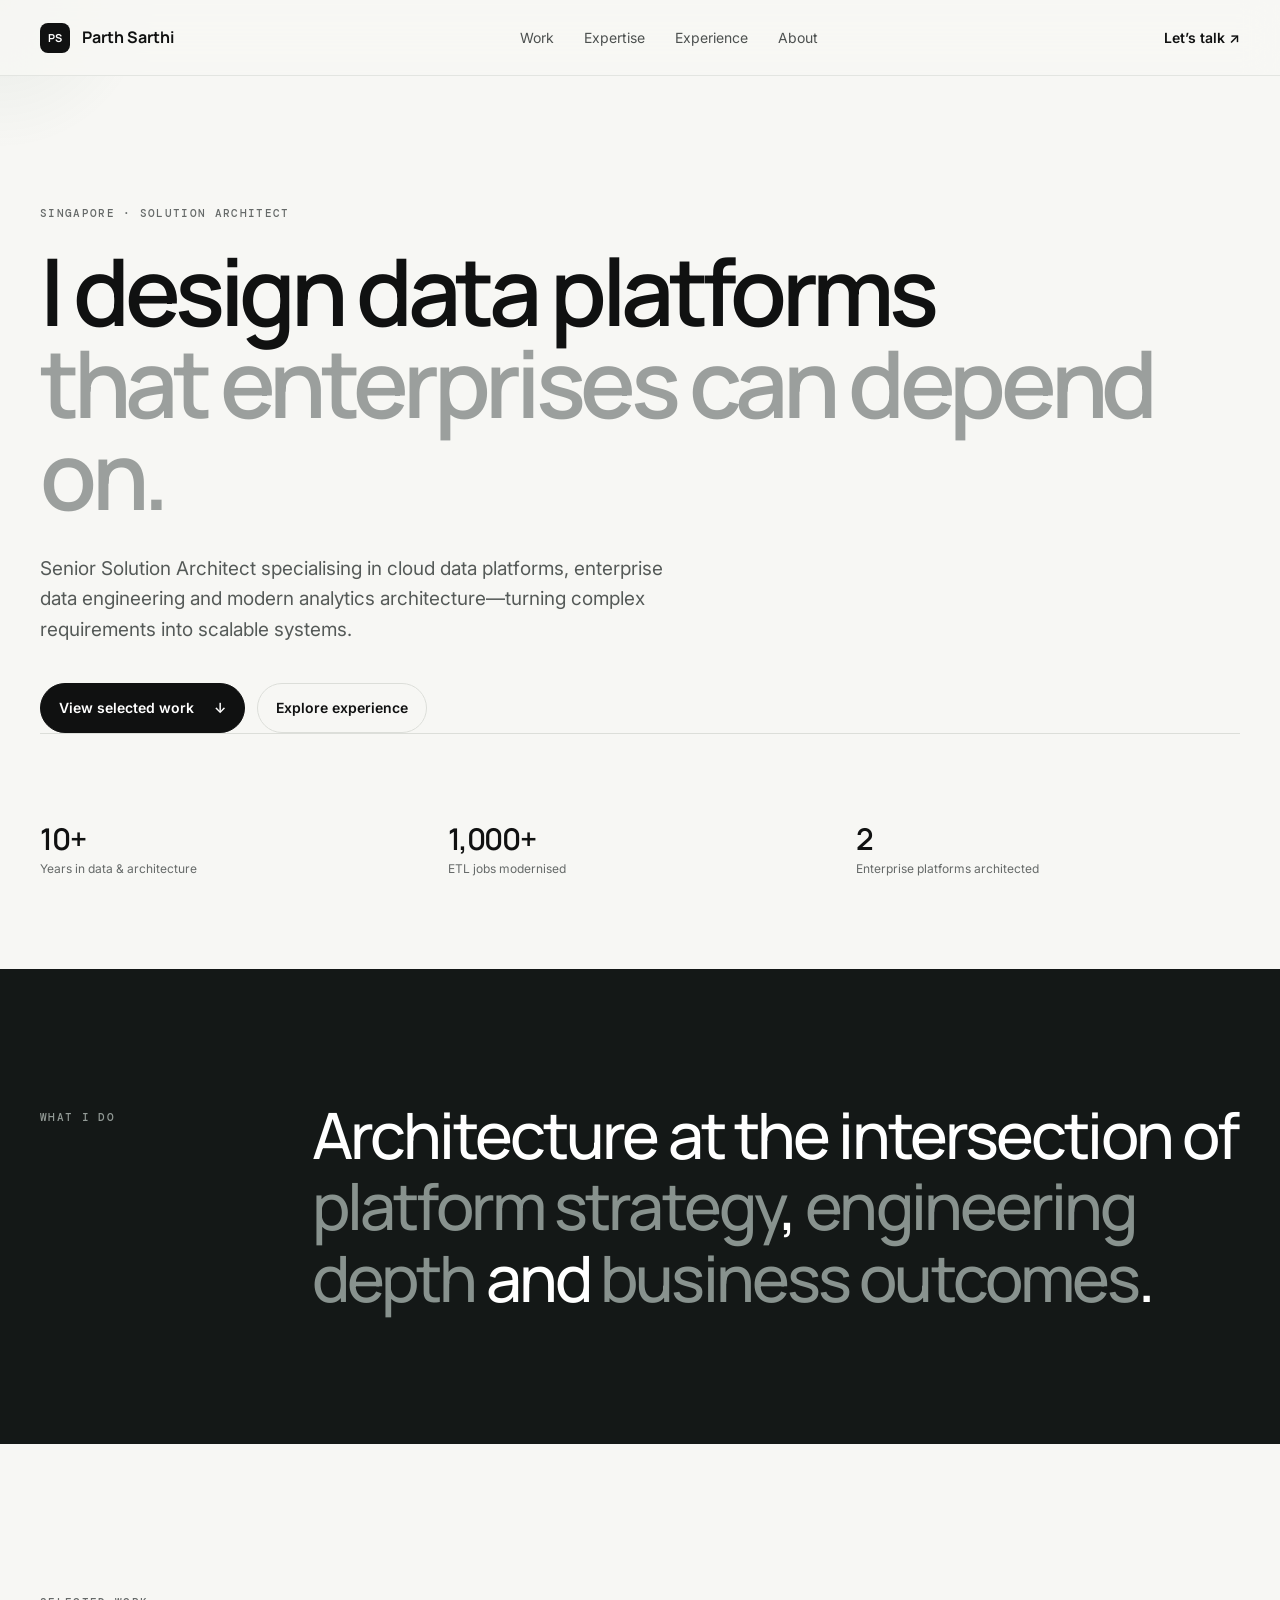
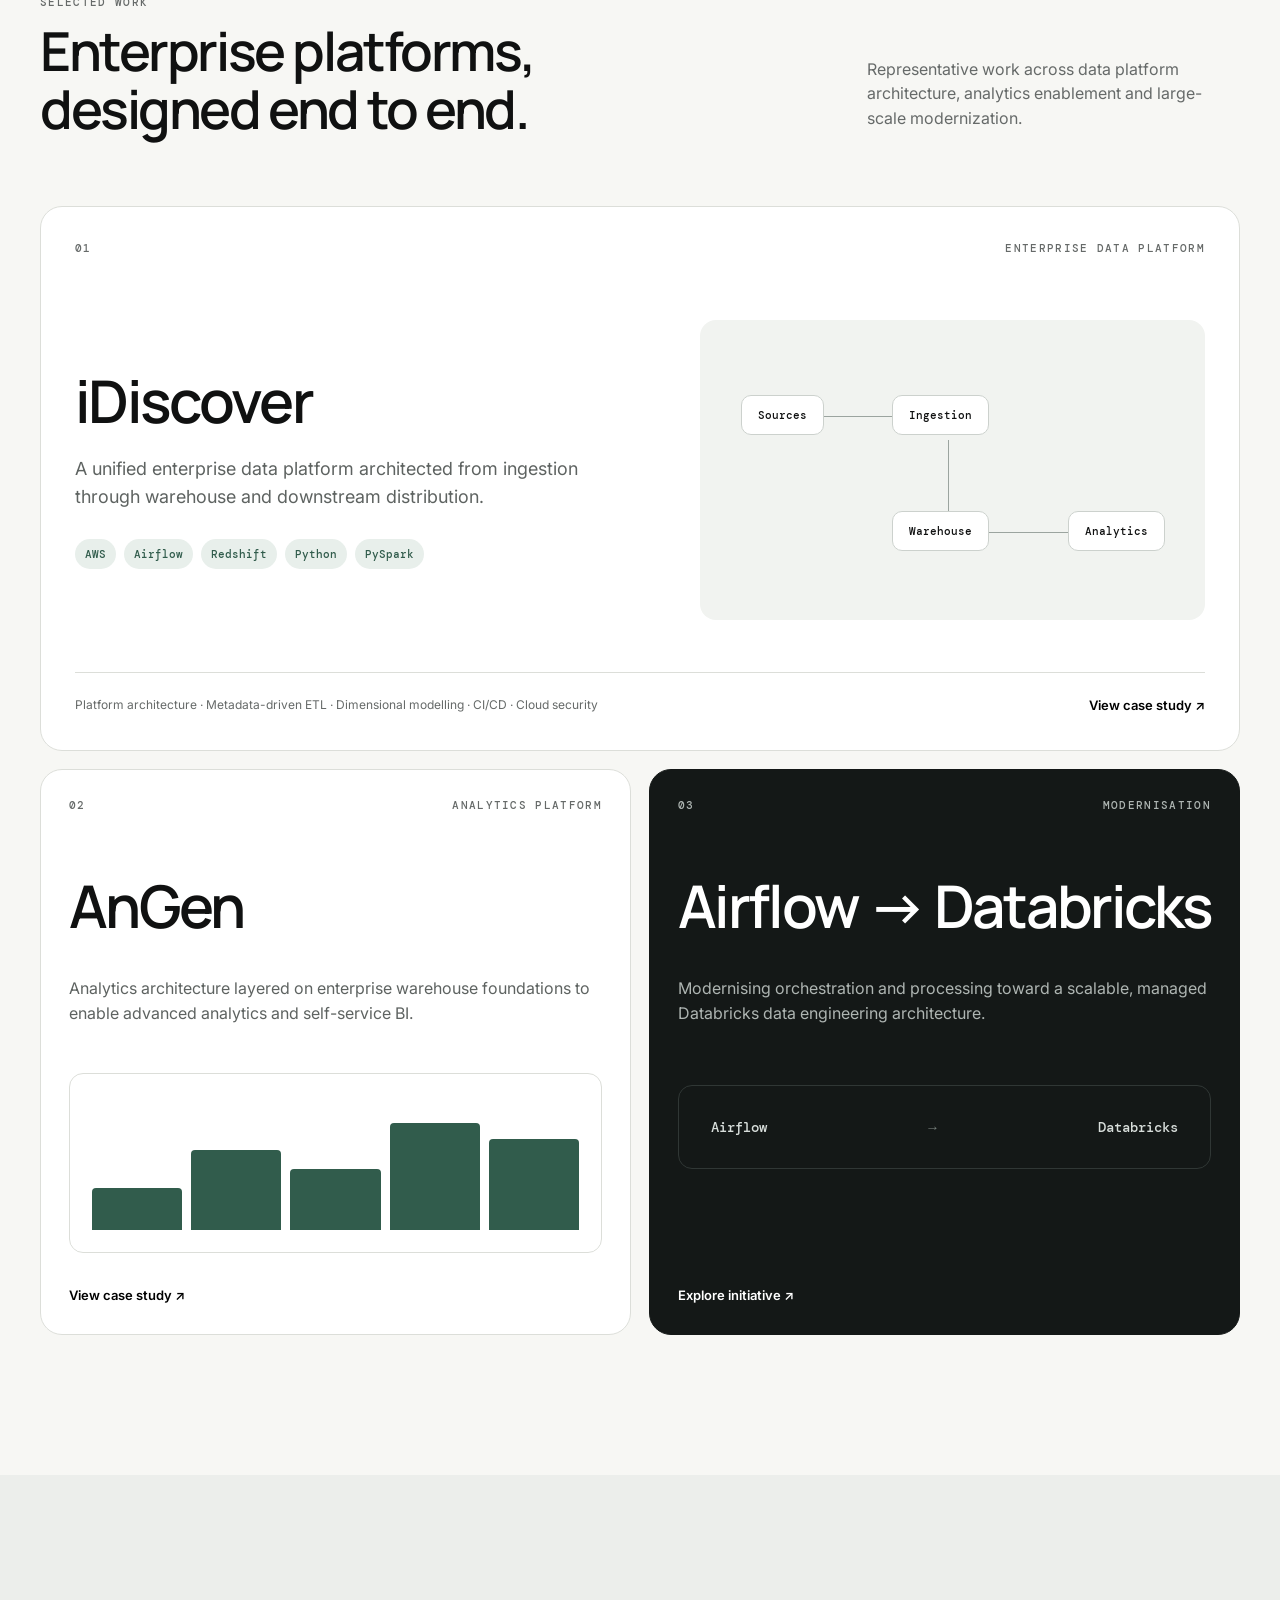
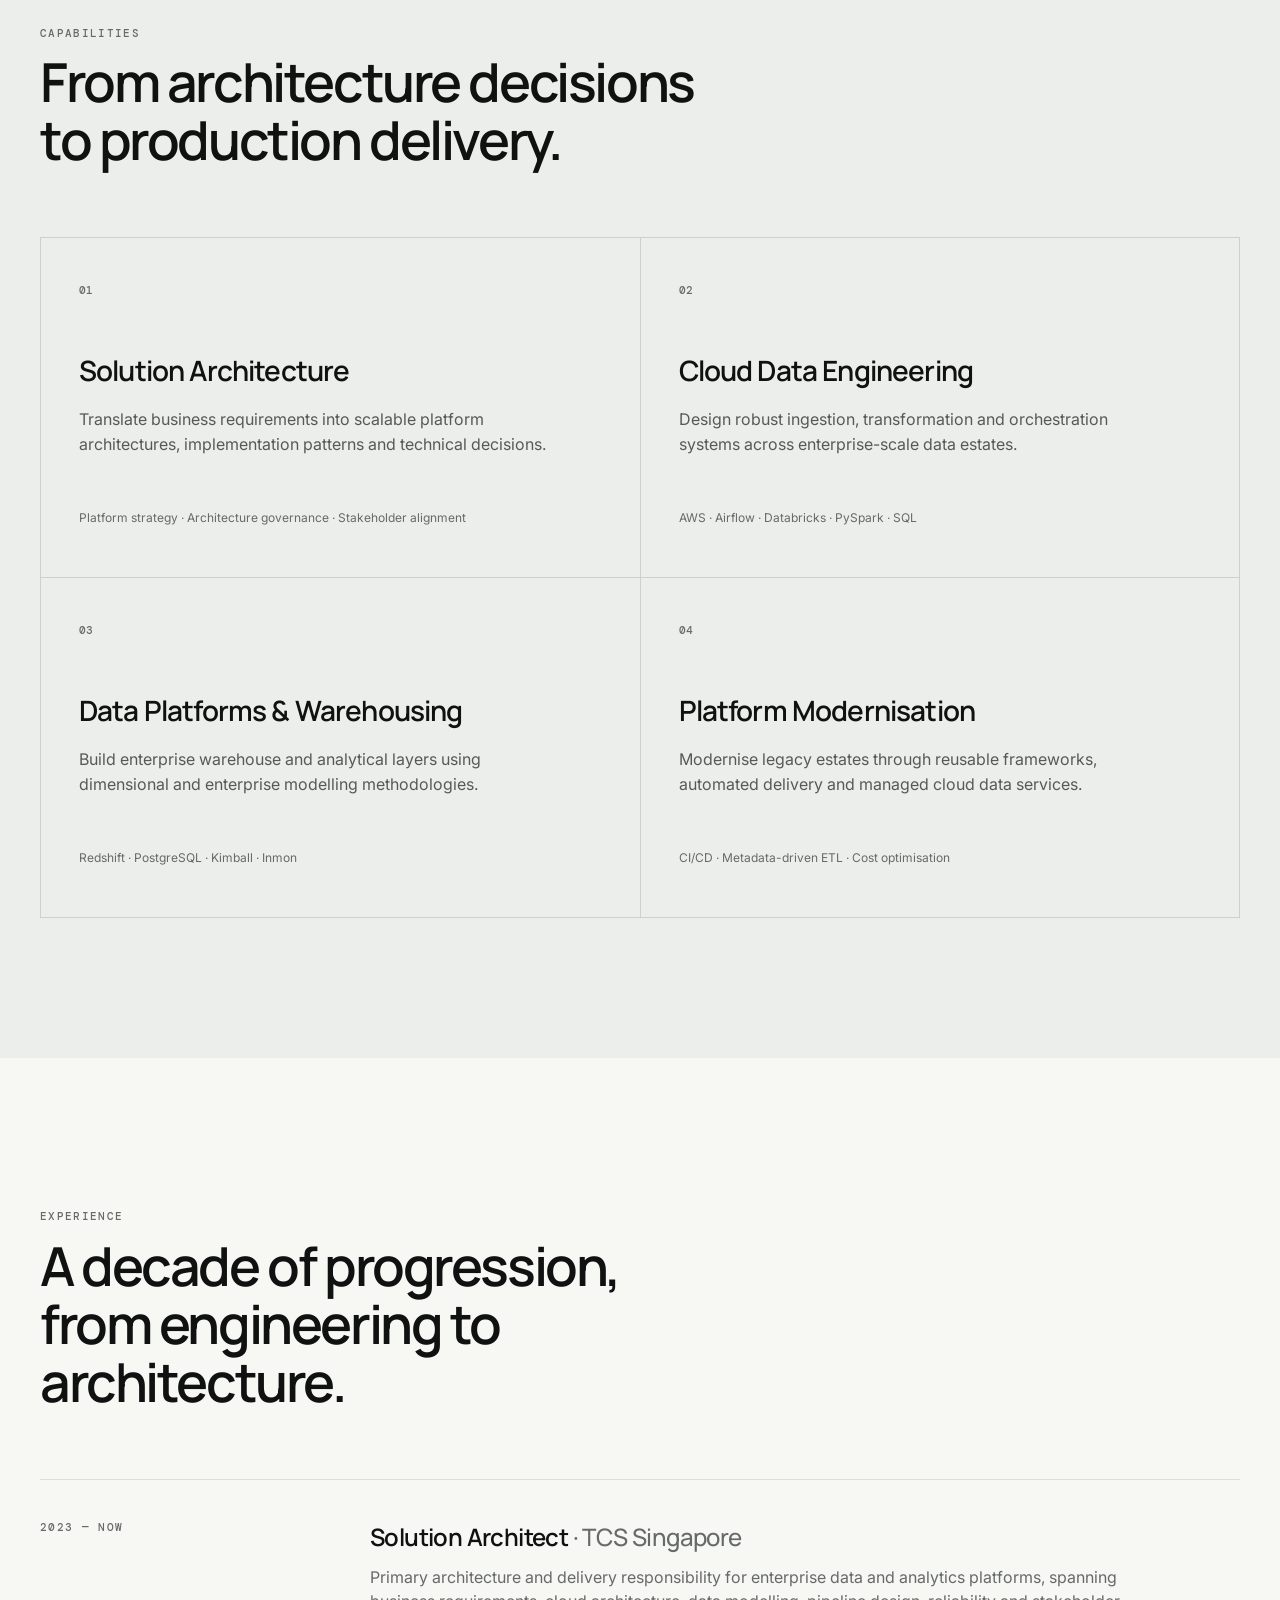
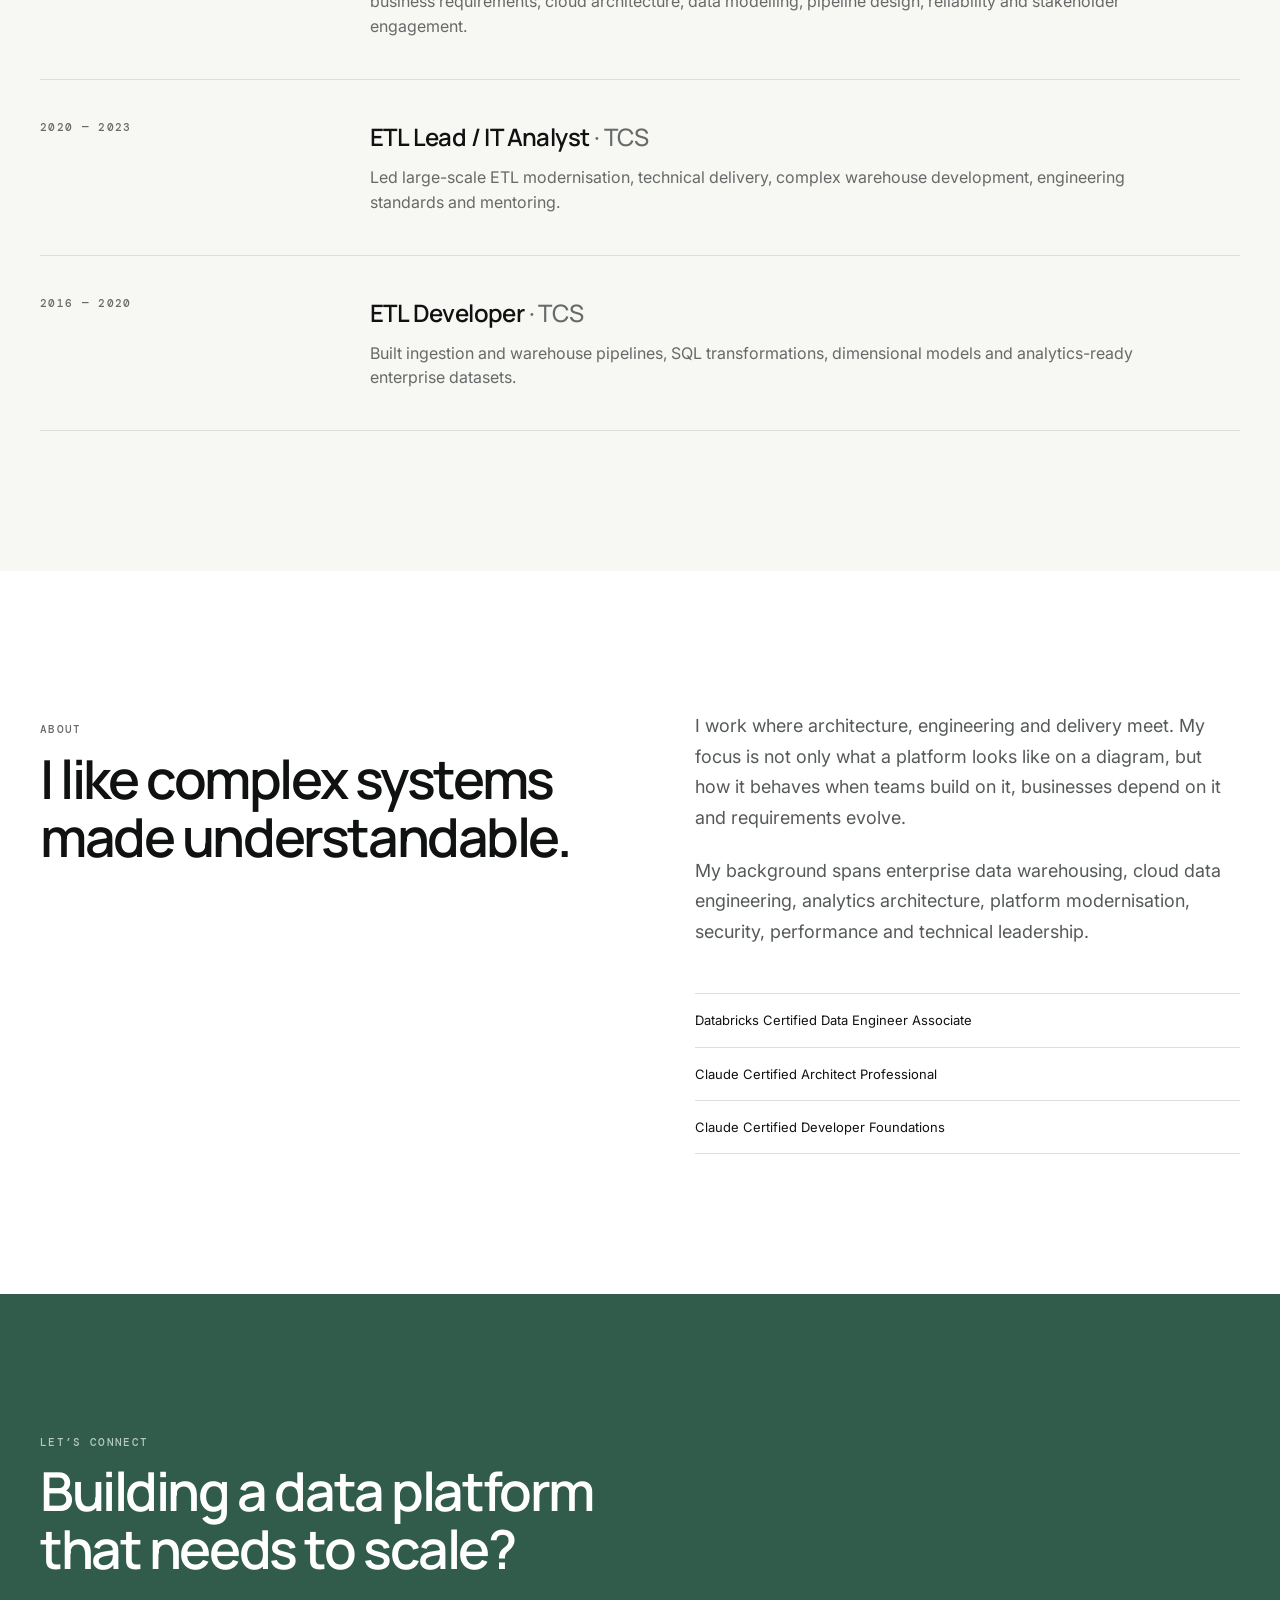
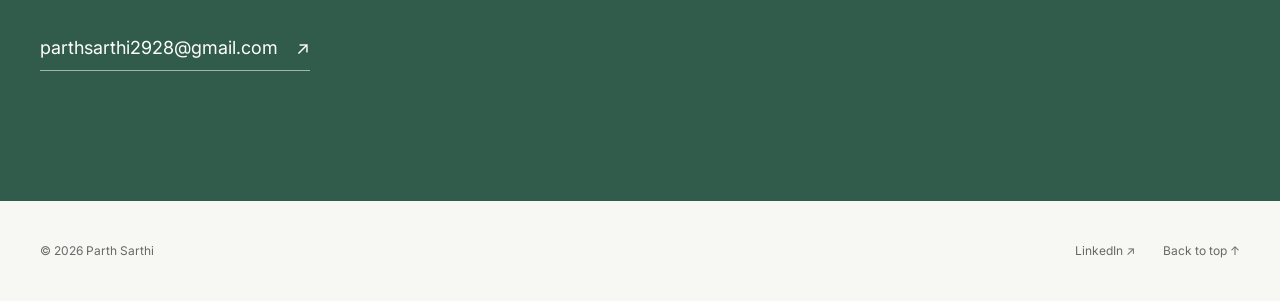
==== index.html @ 36734bbf "first commit" ====
<!doctype html>
<html lang="en">
<head>
  <meta charset="utf-8" />
  <meta name="viewport" content="width=device-width,initial-scale=1" />
  <meta name="description" content="Parth Sarthi — Senior Solution Architect specialising in cloud data platforms, enterprise data engineering, AWS, Databricks and data architecture." />
  <title>Parth Sarthi — Solution Architect</title>
  <link rel="preconnect" href="https://fonts.googleapis.com">
  <link rel="preconnect" href="https://fonts.gstatic.com" crossorigin>
  <link href="https://fonts.googleapis.com/css2?family=DM+Mono:wght@400;500&family=Inter:wght@400;500;600&family=Manrope:wght@500;600;700&display=swap" rel="stylesheet">
  <link rel="stylesheet" href="styles.css" />
</head>
<body>
  <div class="cursor-glow" aria-hidden="true"></div>

  <header class="site-header">
    <a class="brand" href="#top" aria-label="Parth Sarthi home">
      <span class="brand-mark">PS</span>
      <span>Parth Sarthi</span>
    </a>
    <nav class="desktop-nav" aria-label="Primary navigation">
      <a href="#work">Work</a>
      <a href="#expertise">Expertise</a>
      <a href="#experience">Experience</a>
      <a href="#about">About</a>
    </nav>
    <a class="header-cta" href="mailto:parthsarthi2928@gmail.com">Let’s talk <span>↗</span></a>
  </header>

  <main id="top">
    <section class="hero section-shell">
      <div class="eyebrow reveal">SINGAPORE · SOLUTION ARCHITECT</div>
      <h1 class="hero-title reveal">
        I design data platforms<br/>
        <span class="muted">that enterprises can depend on.</span>
      </h1>
      <p class="hero-copy reveal">
        Senior Solution Architect specialising in cloud data platforms, enterprise data engineering and modern analytics architecture—turning complex requirements into scalable systems.
      </p>
      <div class="hero-actions reveal">
        <a class="button primary" href="#work">View selected work <span>↓</span></a>
        <a class="button ghost" href="#experience">Explore experience</a>
      </div>
      <div class="hero-meta reveal">
        <div><span class="meta-value">10+</span><span class="meta-label">Years in data & architecture</span></div>
        <div><span class="meta-value">1,000+</span><span class="meta-label">ETL jobs modernised</span></div>
        <div><span class="meta-value">2</span><span class="meta-label">Enterprise platforms architected</span></div>
      </div>
    </section>

    <section class="statement">
      <div class="section-shell statement-inner reveal">
        <p class="kicker">WHAT I DO</p>
        <h2>Architecture at the intersection of <span>platform strategy</span>, <span>engineering depth</span> and <span>business outcomes</span>.</h2>
      </div>
    </section>

    <section id="work" class="section-shell section">
      <div class="section-head reveal">
        <div>
          <p class="kicker">SELECTED WORK</p>
          <h2>Enterprise platforms,<br/>designed end to end.</h2>
        </div>
        <p>Representative work across data platform architecture, analytics enablement and large-scale modernization.</p>
      </div>

      <div class="projects">
        <article class="project-card project-featured reveal">
          <div class="project-topline"><span>01</span><span>ENTERPRISE DATA PLATFORM</span></div>
          <div class="project-grid">
            <div>
              <h3>iDiscover</h3>
              <p class="project-lead">A unified enterprise data platform architected from ingestion through warehouse and downstream distribution.</p>
              <div class="chips">
                <span>AWS</span><span>Airflow</span><span>Redshift</span><span>Python</span><span>PySpark</span>
              </div>
            </div>
            <div class="project-visual architecture-visual">
              <div class="node n1">Sources</div><div class="line l1"></div>
              <div class="node n2">Ingestion</div><div class="line l2"></div>
              <div class="node n3">Warehouse</div><div class="line l3"></div>
              <div class="node n4">Analytics</div>
            </div>
          </div>
          <div class="project-footer">
            <p>Platform architecture · Metadata-driven ETL · Dimensional modelling · CI/CD · Cloud security</p>
            <button class="text-link" data-modal="idiscover">View case study <span>↗</span></button>
          </div>
        </article>

        <div class="project-pair">
          <article class="project-card reveal">
            <div class="project-topline"><span>02</span><span>ANALYTICS PLATFORM</span></div>
            <h3>AnGen</h3>
            <p class="project-lead smaller">Analytics architecture layered on enterprise warehouse foundations to enable advanced analytics and self-service BI.</p>
            <div class="mini-visual bars">
              <i></i><i></i><i></i><i></i><i></i>
            </div>
            <button class="text-link" data-modal="angen">View case study <span>↗</span></button>
          </article>

          <article class="project-card dark reveal">
            <div class="project-topline"><span>03</span><span>MODERNISATION</span></div>
            <h3>Airflow → Databricks</h3>
            <p class="project-lead smaller">Modernising orchestration and processing toward a scalable, managed Databricks data engineering architecture.</p>
            <div class="migration-visual">
              <span>Airflow</span><b>→</b><span>Databricks</span>
            </div>
            <button class="text-link light" data-modal="modern">Explore initiative <span>↗</span></button>
          </article>
        </div>
      </div>
    </section>

    <section id="expertise" class="section expertise-section">
      <div class="section-shell">
        <div class="section-head reveal">
          <div><p class="kicker">CAPABILITIES</p><h2>From architecture decisions<br/>to production delivery.</h2></div>
        </div>
        <div class="expertise-grid">
          <article class="expertise-card reveal"><span class="number">01</span><h3>Solution Architecture</h3><p>Translate business requirements into scalable platform architectures, implementation patterns and technical decisions.</p><div class="expertise-tags">Platform strategy · Architecture governance · Stakeholder alignment</div></article>
          <article class="expertise-card reveal"><span class="number">02</span><h3>Cloud Data Engineering</h3><p>Design robust ingestion, transformation and orchestration systems across enterprise-scale data estates.</p><div class="expertise-tags">AWS · Airflow · Databricks · PySpark · SQL</div></article>
          <article class="expertise-card reveal"><span class="number">03</span><h3>Data Platforms & Warehousing</h3><p>Build enterprise warehouse and analytical layers using dimensional and enterprise modelling methodologies.</p><div class="expertise-tags">Redshift · PostgreSQL · Kimball · Inmon</div></article>
          <article class="expertise-card reveal"><span class="number">04</span><h3>Platform Modernisation</h3><p>Modernise legacy estates through reusable frameworks, automated delivery and managed cloud data services.</p><div class="expertise-tags">CI/CD · Metadata-driven ETL · Cost optimisation</div></article>
        </div>
      </div>
    </section>

    <section id="experience" class="section-shell section experience-section">
      <div class="section-head reveal">
        <div><p class="kicker">EXPERIENCE</p><h2>A decade of progression,<br/>from engineering to architecture.</h2></div>
      </div>
      <div class="timeline">
        <article class="timeline-item reveal">
          <div class="timeline-date">2023 — NOW</div>
          <div><h3>Solution Architect <span>· TCS Singapore</span></h3><p>Primary architecture and delivery responsibility for enterprise data and analytics platforms, spanning business requirements, cloud architecture, data modelling, pipeline design, reliability and stakeholder engagement.</p></div>
        </article>
        <article class="timeline-item reveal">
          <div class="timeline-date">2020 — 2023</div>
          <div><h3>ETL Lead / IT Analyst <span>· TCS</span></h3><p>Led large-scale ETL modernisation, technical delivery, complex warehouse development, engineering standards and mentoring.</p></div>
        </article>
        <article class="timeline-item reveal">
          <div class="timeline-date">2016 — 2020</div>
          <div><h3>ETL Developer <span>· TCS</span></h3><p>Built ingestion and warehouse pipelines, SQL transformations, dimensional models and analytics-ready enterprise datasets.</p></div>
        </article>
      </div>
    </section>

    <section id="about" class="section about-section">
      <div class="section-shell about-grid">
        <div class="reveal">
          <p class="kicker">ABOUT</p>
          <h2>I like complex systems<br/>made understandable.</h2>
        </div>
        <div class="about-copy reveal">
          <p>I work where architecture, engineering and delivery meet. My focus is not only what a platform looks like on a diagram, but how it behaves when teams build on it, businesses depend on it and requirements evolve.</p>
          <p>My background spans enterprise data warehousing, cloud data engineering, analytics architecture, platform modernisation, security, performance and technical leadership.</p>
          <div class="cert-list">
            <span>Databricks Certified Data Engineer Associate</span>
            <span>Claude Certified Architect Professional</span>
            <span>Claude Certified Developer Foundations</span>
          </div>
        </div>
      </div>
    </section>

    <section class="contact-section">
      <div class="section-shell reveal">
        <p class="kicker">LET’S CONNECT</p>
        <h2>Building a data platform<br/>that needs to scale?</h2>
        <a href="mailto:parthsarthi2928@gmail.com" class="contact-link">parthsarthi2928@gmail.com <span>↗</span></a>
      </div>
    </section>
  </main>

  <footer class="site-footer section-shell">
    <span>© <span id="year"></span> Parth Sarthi</span>
    <div><a href="https://linkedin.com/in/parthsarthi2928" target="_blank" rel="noopener">LinkedIn ↗</a><a href="#top">Back to top ↑</a></div>
  </footer>

  <dialog id="case-modal">
    <button class="modal-close" aria-label="Close">×</button>
    <div id="modal-content"></div>
  </dialog>

  <script src="script.js"></script>
</body>
</html>
---- styles.css ----
:root{
  --bg:#f7f7f4; --surface:#fff; --ink:#101111; --muted:#666a69; --line:#dcded9;
  --accent:#315c4c; --accent-soft:#e8efeb; --dark:#141817;
  --display:"Manrope",sans-serif; --body:"Inter",sans-serif; --mono:"DM Mono",monospace;
  --shell:min(1200px,calc(100vw - 48px));
}
*{box-sizing:border-box} html{scroll-behavior:smooth} body{margin:0;background:var(--bg);color:var(--ink);font-family:var(--body);font-size:16px;line-height:1.55}
a{color:inherit;text-decoration:none} button{font:inherit}.section-shell{width:var(--shell);margin-inline:auto}.section{padding:140px 0}
.site-header{position:sticky;top:0;z-index:50;height:76px;display:flex;align-items:center;justify-content:space-between;padding:0 max(24px,calc((100vw - 1200px)/2));background:color-mix(in srgb,var(--bg) 88%,transparent);backdrop-filter:blur(18px);border-bottom:1px solid color-mix(in srgb,var(--line) 70%,transparent)}
.brand{display:flex;align-items:center;gap:12px;font-family:var(--display);font-weight:700}.brand-mark{width:30px;height:30px;border-radius:8px;background:var(--ink);color:#fff;display:grid;place-items:center;font-size:11px;letter-spacing:.04em}
.desktop-nav{display:flex;gap:30px;font-size:14px;color:#4d5150}.desktop-nav a,.header-cta,.text-link,.contact-link{transition:opacity .25s ease}.desktop-nav a:hover,.header-cta:hover,.text-link:hover,.contact-link:hover{opacity:.55}.header-cta{font-size:14px;font-weight:600}
.hero{padding:130px 0 90px;min-height:calc(100vh - 76px);display:flex;flex-direction:column;justify-content:center}.eyebrow,.kicker,.project-topline,.timeline-date{font:500 11px/1.4 var(--mono);letter-spacing:.12em;color:var(--muted)}.hero-title{font:600 clamp(54px,7.3vw,108px)/.98 var(--display);letter-spacing:-.058em;margin:24px 0 34px;max-width:1120px}.hero-title .muted{color:#9b9f9d}.hero-copy{font-size:19px;line-height:1.6;color:#555a58;max-width:660px;margin:0}.hero-actions{display:flex;gap:12px;margin-top:38px}.button{display:inline-flex;align-items:center;gap:20px;border-radius:999px;padding:13px 18px;font-size:14px;font-weight:600;border:1px solid var(--line)}.button.primary{background:var(--ink);color:white;border-color:var(--ink)}.button.ghost{background:transparent}.hero-meta{margin-top:auto;padding-top:90px;display:grid;grid-template-columns:repeat(3,1fr);gap:24px;border-top:1px solid var(--line)}.hero-meta>div{display:flex;flex-direction:column;gap:6px}.meta-value{font:600 30px/1 var(--display);letter-spacing:-.04em}.meta-label{font-size:12px;color:var(--muted)}
.statement{background:var(--dark);color:#fff;padding:130px 0}.statement-inner{display:grid;grid-template-columns:1fr 4fr;gap:40px}.statement .kicker{color:#929a96}.statement h2{font:500 clamp(36px,5vw,70px)/1.12 var(--display);letter-spacing:-.045em;margin:0;max-width:1000px}.statement h2 span{color:#88928e}
.section-head{display:grid;grid-template-columns:2fr 1fr;gap:80px;align-items:end;margin-bottom:68px}.section-head h2,.about-grid h2,.contact-section h2{font:600 clamp(38px,4.2vw,64px)/1.08 var(--display);letter-spacing:-.045em;margin:12px 0 0}.section-head>p{color:var(--muted);max-width:420px;margin:0 0 7px}
.projects{display:flex;flex-direction:column;gap:18px}.project-card{background:var(--surface);border:1px solid var(--line);border-radius:22px;padding:28px;overflow:hidden}.project-featured{padding:34px}.project-topline{display:flex;justify-content:space-between;margin-bottom:64px}.project-grid{display:grid;grid-template-columns:1.1fr 1fr;gap:70px;align-items:center}.project-card h3{font:600 clamp(34px,4.6vw,64px)/1 var(--display);letter-spacing:-.045em;margin:0 0 24px}.project-lead{font-size:18px;line-height:1.55;max-width:570px;color:#5e6361}.project-lead.smaller{font-size:16px}.chips{display:flex;gap:8px;flex-wrap:wrap;margin-top:28px}.chips span{font:500 11px var(--mono);padding:8px 10px;background:var(--accent-soft);border-radius:999px;color:var(--accent)}
.project-visual{min-height:300px;border-radius:16px;background:#f1f3f0;position:relative}.architecture-visual{display:flex;align-items:center;justify-content:center;padding:40px}.node{position:absolute;background:#fff;border:1px solid #ccd1cd;border-radius:10px;padding:12px 16px;font:500 11px var(--mono);z-index:2}.n1{left:8%;top:25%}.n2{left:38%;top:25%}.n3{left:38%;bottom:23%}.n4{right:8%;bottom:23%}.line{position:absolute;height:1px;background:#9ba49f;transform-origin:left}.l1{left:24%;top:32%;width:17%}.l2{left:49%;top:40%;height:33%;width:1px}.l3{left:53%;bottom:29%;width:30%}
.project-footer{border-top:1px solid var(--line);margin-top:52px;padding-top:22px;display:flex;justify-content:space-between;gap:30px;align-items:center}.project-footer p{font-size:12px;color:var(--muted);margin:0}.text-link{background:none;border:0;padding:0;cursor:pointer;font-size:13px;font-weight:600;white-space:nowrap}.project-pair{display:grid;grid-template-columns:1fr 1fr;gap:18px}.project-pair .project-card{min-height:520px;display:flex;flex-direction:column}.project-pair .text-link{align-self:flex-start;margin-top:auto}.dark{background:var(--dark);color:#fff;border-color:var(--dark)}.dark .project-topline,.dark .project-lead{color:#aeb5b2}.text-link.light{color:#fff}
.mini-visual{height:180px;margin:32px 0;display:flex;align-items:end;gap:9px;padding:22px;border:1px solid var(--line);border-radius:14px}.bars i{display:block;flex:1;background:var(--accent);border-radius:4px 4px 0 0}.bars i:nth-child(1){height:32%}.bars i:nth-child(2){height:60%}.bars i:nth-child(3){height:46%}.bars i:nth-child(4){height:80%}.bars i:nth-child(5){height:68%}.migration-visual{margin:44px 0;padding:32px;border:1px solid #303735;border-radius:14px;display:flex;align-items:center;justify-content:space-between;font:500 14px var(--mono);color:#d7ddda}.migration-visual b{color:#77807c;font-weight:400}
.expertise-section{background:#eceeeb}.expertise-grid{display:grid;grid-template-columns:repeat(2,1fr);border-top:1px solid #cdd1cd;border-left:1px solid #cdd1cd}.expertise-card{padding:38px;min-height:340px;border-right:1px solid #cdd1cd;border-bottom:1px solid #cdd1cd}.expertise-card .number{font:500 11px var(--mono);color:var(--muted)}.expertise-card h3{font:600 28px var(--display);letter-spacing:-.03em;margin:50px 0 18px}.expertise-card p{color:#555a58;max-width:480px}.expertise-tags{margin-top:52px;font-size:12px;color:var(--muted)}
.timeline{border-top:1px solid var(--line)}.timeline-item{display:grid;grid-template-columns:1fr 3fr;gap:40px;padding:40px 0;border-bottom:1px solid var(--line)}.timeline-item h3{font:600 24px var(--display);letter-spacing:-.025em;margin:0 0 12px}.timeline-item h3 span{font-weight:500;color:var(--muted)}.timeline-item p{max-width:800px;color:var(--muted);margin:0}
.about-section{background:var(--surface)}.about-grid{display:grid;grid-template-columns:1fr 1fr;gap:110px}.about-copy>p{font-size:18px;line-height:1.7;color:#555a58;margin:0 0 22px}.cert-list{margin-top:46px;border-top:1px solid var(--line)}.cert-list span{display:block;padding:16px 0;border-bottom:1px solid var(--line);font-size:13px}
.contact-section{background:var(--accent);color:#fff;padding:130px 0}.contact-section .kicker{color:#b6c9c0}.contact-link{display:inline-flex;gap:18px;margin-top:56px;padding-bottom:8px;border-bottom:1px solid rgba(255,255,255,.55);font-size:18px}
.site-footer{height:100px;display:flex;align-items:center;justify-content:space-between;font-size:12px;color:var(--muted)}.site-footer div{display:flex;gap:28px}
.reveal{opacity:0;transform:translateY(22px);transition:opacity .75s cubic-bezier(.22,1,.36,1),transform .75s cubic-bezier(.22,1,.36,1)}.reveal.visible{opacity:1;transform:none}
.cursor-glow{position:fixed;width:320px;height:320px;border-radius:50%;pointer-events:none;background:radial-gradient(circle,rgba(49,92,76,.08),transparent 66%);transform:translate(-50%,-50%);z-index:-1}
dialog{width:min(760px,calc(100vw - 40px));border:0;border-radius:22px;padding:0;box-shadow:0 30px 100px rgba(0,0,0,.2)}dialog::backdrop{background:rgba(10,12,11,.55);backdrop-filter:blur(4px)}.modal-close{position:absolute;right:20px;top:16px;border:0;background:#f0f1ee;width:36px;height:36px;border-radius:999px;font-size:22px;cursor:pointer}.modal-body{padding:60px}.modal-body .kicker{margin-bottom:12px}.modal-body h2{font:600 42px/1.08 var(--display);letter-spacing:-.04em;margin:0 0 24px}.modal-body p{color:var(--muted)}.modal-body ul{margin-top:28px;padding-left:20px;color:#424745}.modal-body li{margin:10px 0}
@media(max-width:780px){
  :root{--shell:min(100% - 32px,1200px)} .desktop-nav{display:none}.site-header{padding:0 16px}.header-cta{font-size:0}.header-cta span{font-size:18px}
  .hero{padding:90px 0 60px}.hero-title{font-size:clamp(46px,13vw,68px)}.hero-meta{grid-template-columns:1fr;gap:18px}.hero-meta>div{flex-direction:row;align-items:baseline;gap:14px}
  .statement-inner,.section-head,.project-grid,.about-grid,.timeline-item{grid-template-columns:1fr}.statement{padding:90px 0}.section{padding:90px 0}.section-head{gap:28px}.project-pair,.expertise-grid{grid-template-columns:1fr}.project-featured{padding:24px}.project-topline{margin-bottom:42px}.project-visual{min-height:240px}.project-footer{align-items:flex-start;flex-direction:column}.project-pair .project-card{min-height:440px}.expertise-grid{border-left:0}.expertise-card{border-left:1px solid #cdd1cd}.about-grid{gap:45px}.contact-section{padding:90px 0}.site-footer{height:auto;padding:28px 0;align-items:flex-start;gap:20px}.site-footer div{flex-direction:column;gap:8px}.modal-body{padding:52px 24px 30px}
}
@media(prefers-reduced-motion:reduce){html{scroll-behavior:auto}.reveal{opacity:1;transform:none;transition:none}.cursor-glow{display:none}}
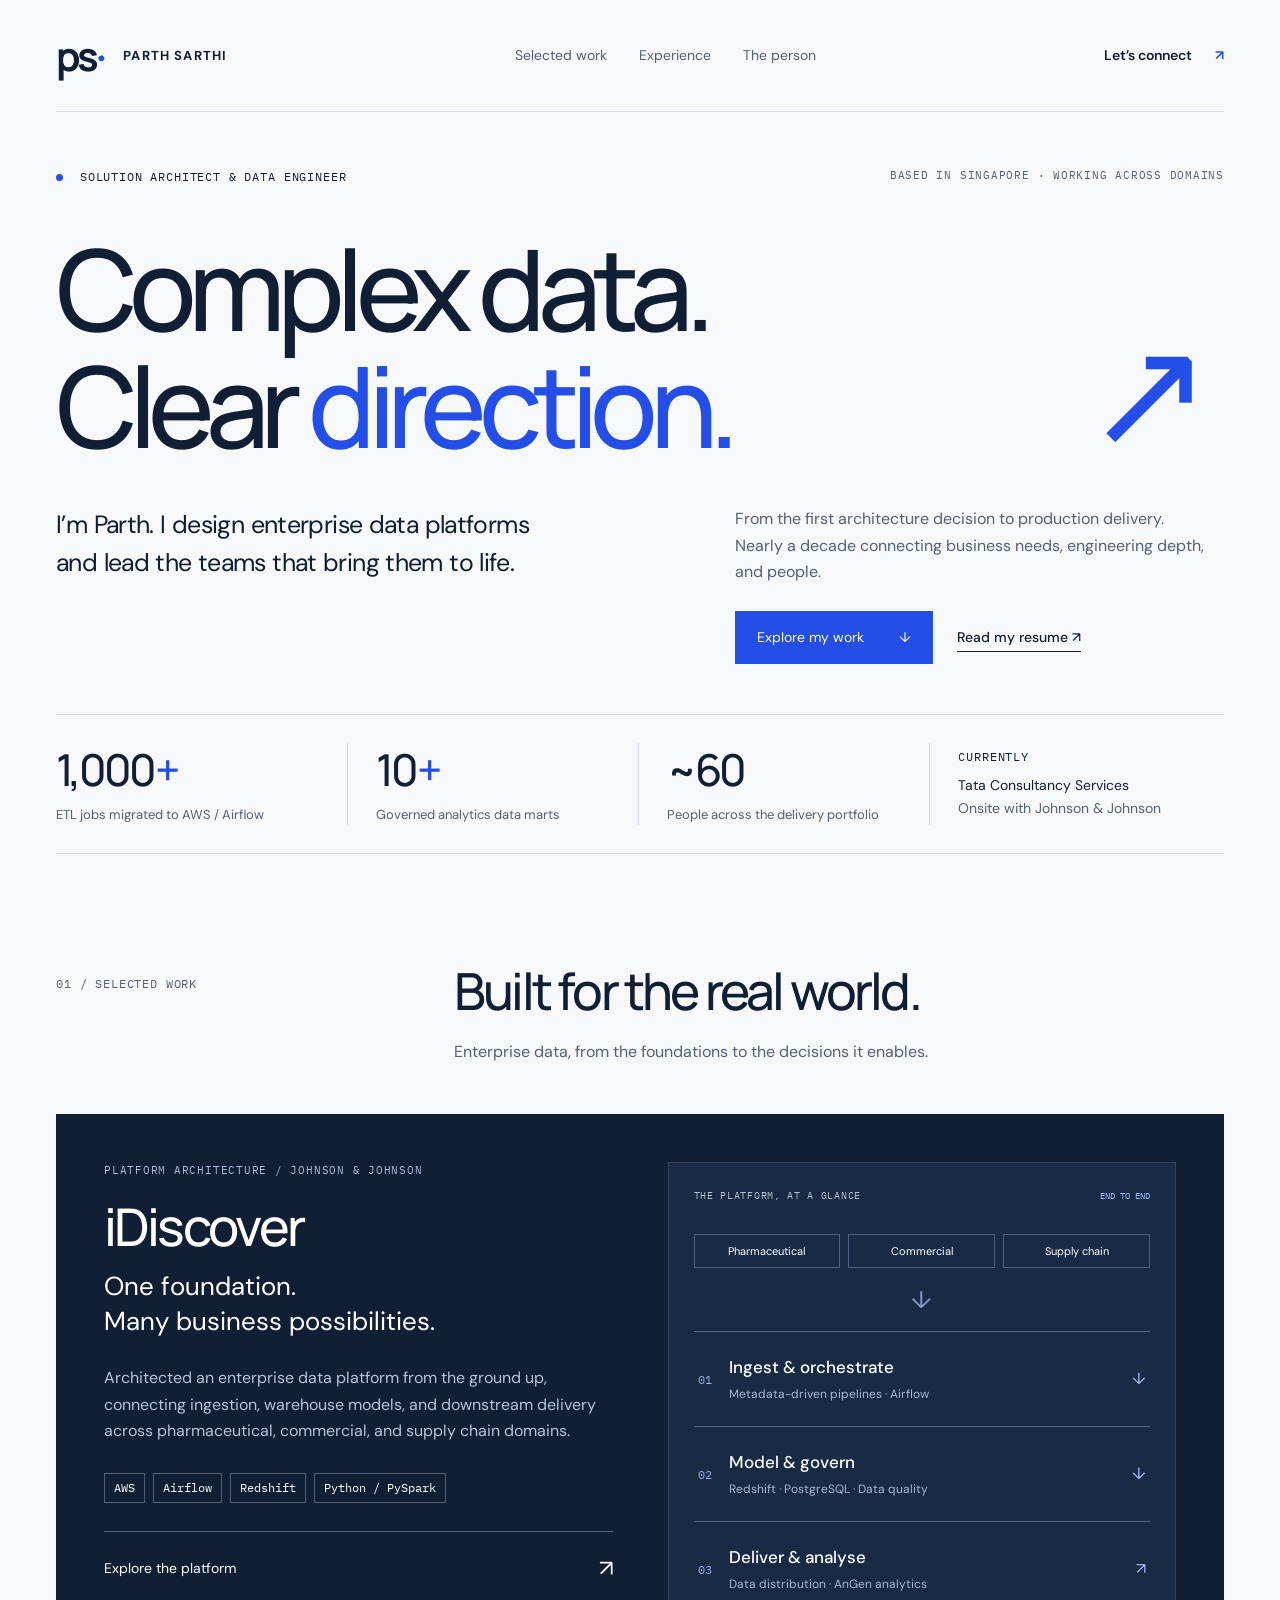
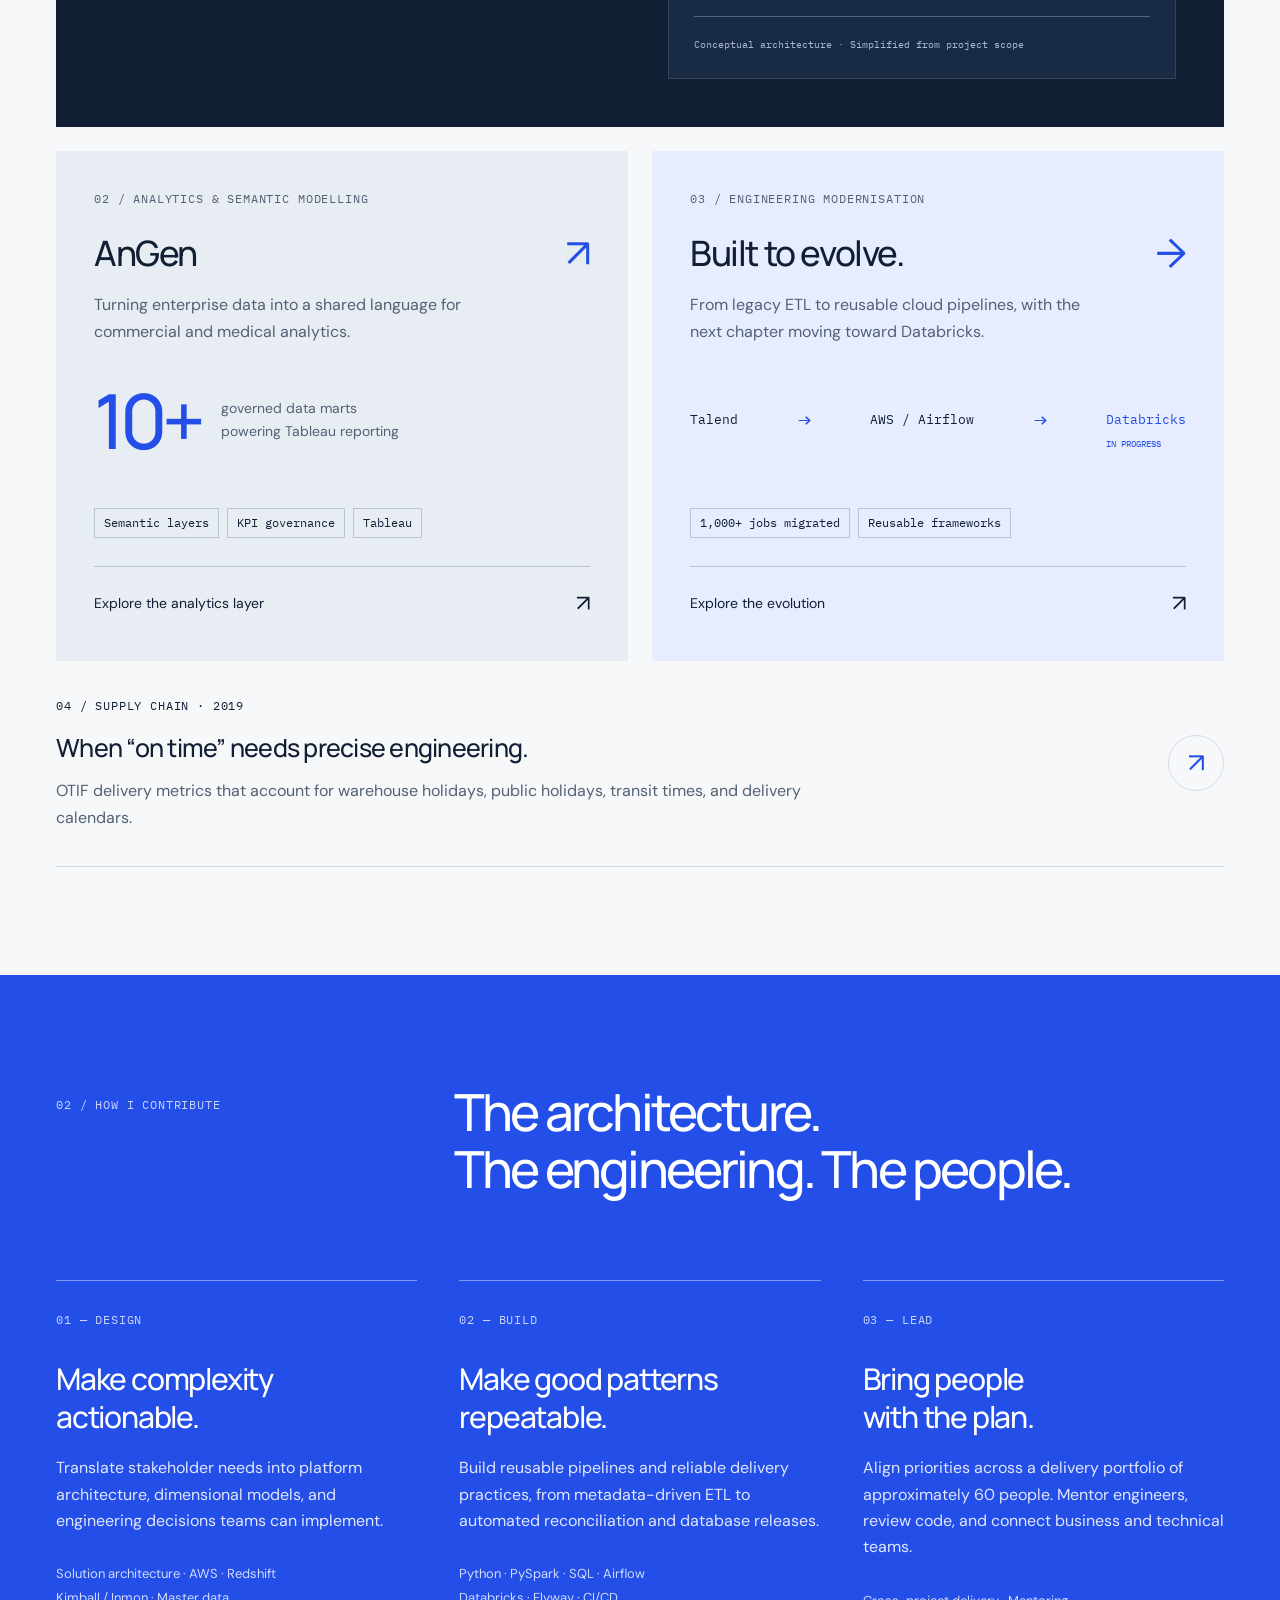
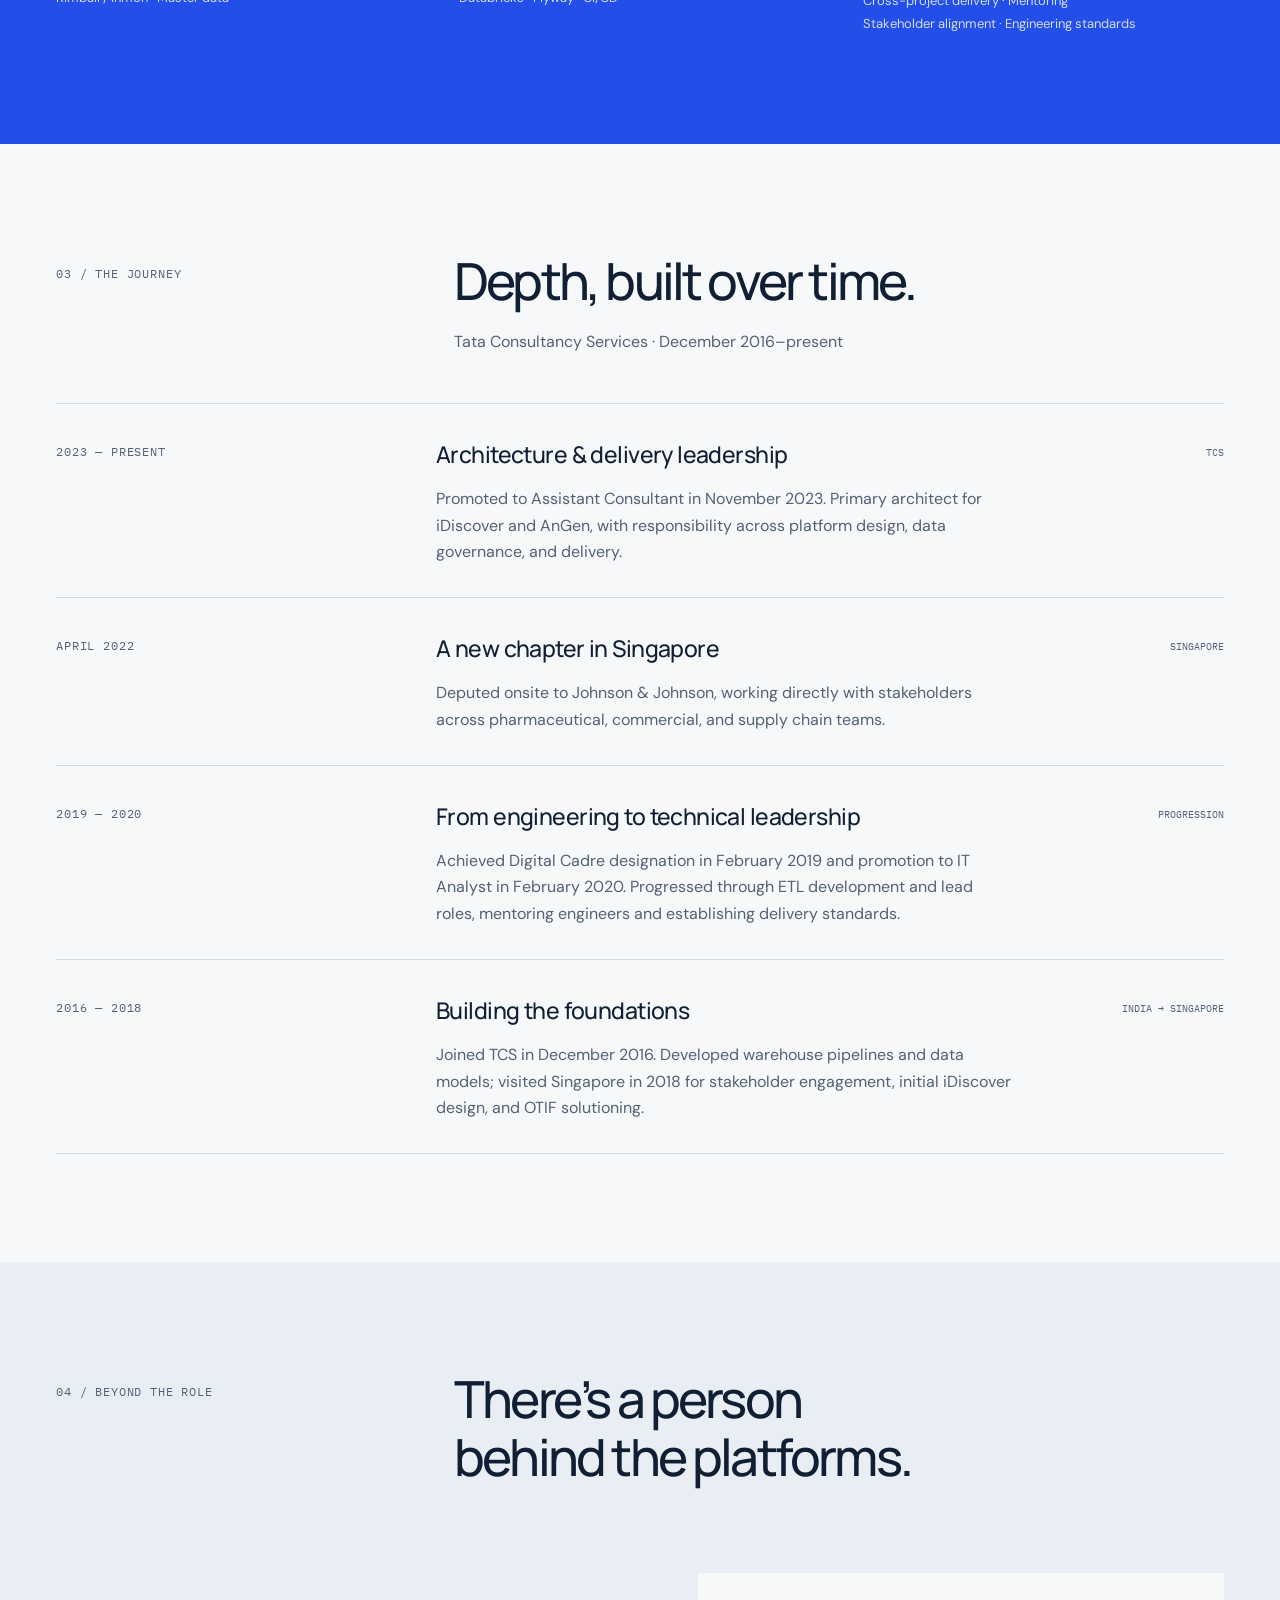
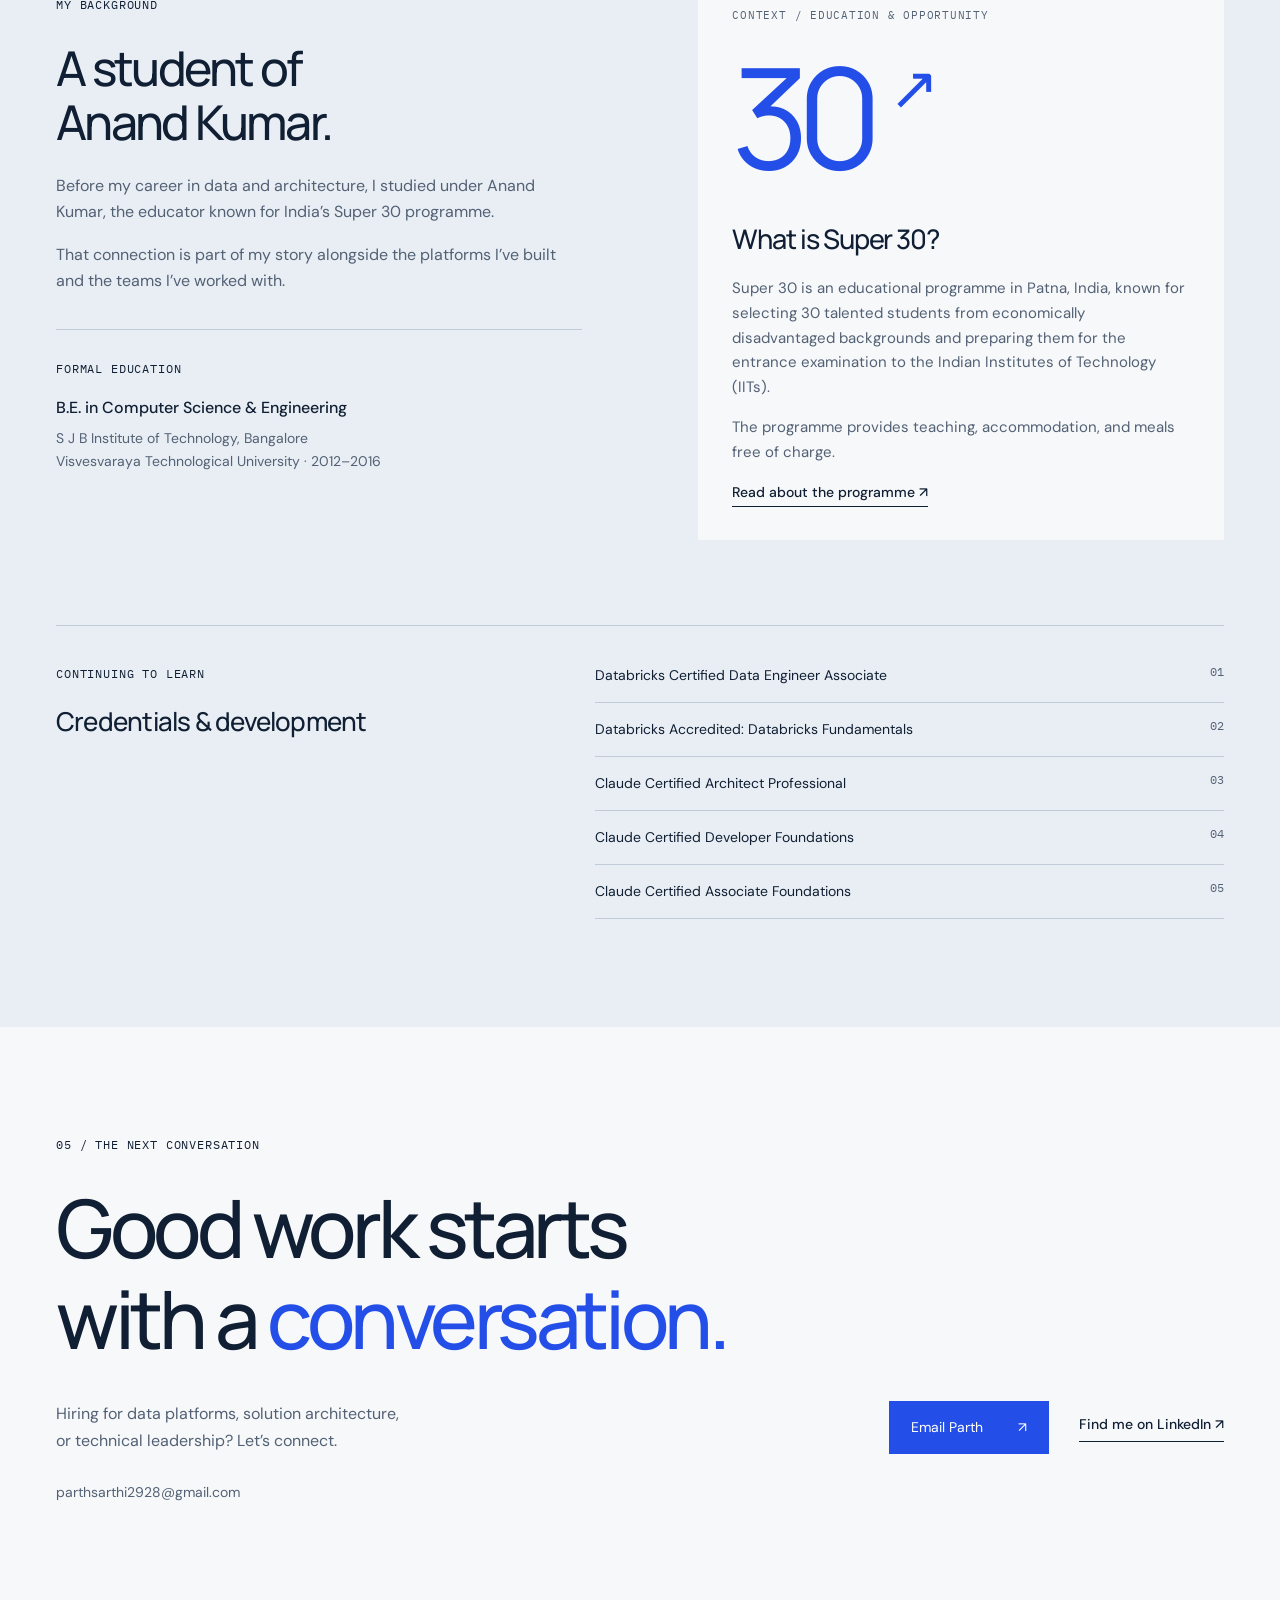
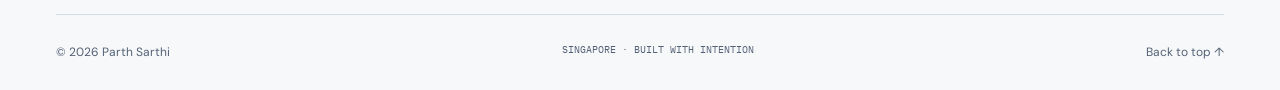
==== commit 083cbe3a: "Redesign portfolio with architectural visual identity and evidence-led stories" ====
--- a/index.html
+++ b/index.html
@@ -1,188 +1,41 @@
 <!doctype html>
 <html lang="en">
 <head>
-  <meta charset="utf-8" />
-  <meta name="viewport" content="width=device-width,initial-scale=1" />
-  <meta name="description" content="Parth Sarthi — Senior Solution Architect specialising in cloud data platforms, enterprise data engineering, AWS, Databricks and data architecture." />
-  <title>Parth Sarthi — Solution Architect</title>
-  <link rel="preconnect" href="https://fonts.googleapis.com">
-  <link rel="preconnect" href="https://fonts.gstatic.com" crossorigin>
-  <link href="https://fonts.googleapis.com/css2?family=DM+Mono:wght@400;500&family=Inter:wght@400;500;600&family=Manrope:wght@500;600;700&display=swap" rel="stylesheet">
-  <link rel="stylesheet" href="styles.css" />
+<meta charset="utf-8"><meta name="viewport" content="width=device-width, initial-scale=1">
+<title>Parth Sarthi — Data platforms. Technical leadership.</title>
+<meta name="description" content="Parth Sarthi is a Singapore-based Solution Architect and Data Engineer. Explore enterprise platforms, delivery leadership, and the person behind the work.">
+<meta name="theme-color" content="#101f33">
+<link rel="preconnect" href="https://fonts.googleapis.com"><link rel="preconnect" href="https://fonts.gstatic.com" crossorigin>
+<link href="https://fonts.googleapis.com/css2?family=DM+Sans:wght@400;500;600;700&family=IBM+Plex+Mono:wght@400;500&family=Manrope:wght@400;500;600;700;800&display=swap" rel="stylesheet">
+<link rel="stylesheet" href="styles.css">
 </head>
 <body>
-  <div class="cursor-glow" aria-hidden="true"></div>
-
-  <header class="site-header">
-    <a class="brand" href="#top" aria-label="Parth Sarthi home">
-      <span class="brand-mark">PS</span>
-      <span>Parth Sarthi</span>
-    </a>
-    <nav class="desktop-nav" aria-label="Primary navigation">
-      <a href="#work">Work</a>
-      <a href="#expertise">Expertise</a>
-      <a href="#experience">Experience</a>
-      <a href="#about">About</a>
-    </nav>
-    <a class="header-cta" href="mailto:parthsarthi2928@gmail.com">Let’s talk <span>↗</span></a>
-  </header>
-
-  <main id="top">
-    <section class="hero section-shell">
-      <div class="eyebrow reveal">SINGAPORE · SOLUTION ARCHITECT</div>
-      <h1 class="hero-title reveal">
-        I design data platforms<br/>
-        <span class="muted">that enterprises can depend on.</span>
-      </h1>
-      <p class="hero-copy reveal">
-        Senior Solution Architect specialising in cloud data platforms, enterprise data engineering and modern analytics architecture—turning complex requirements into scalable systems.
-      </p>
-      <div class="hero-actions reveal">
-        <a class="button primary" href="#work">View selected work <span>↓</span></a>
-        <a class="button ghost" href="#experience">Explore experience</a>
-      </div>
-      <div class="hero-meta reveal">
-        <div><span class="meta-value">10+</span><span class="meta-label">Years in data & architecture</span></div>
-        <div><span class="meta-value">1,000+</span><span class="meta-label">ETL jobs modernised</span></div>
-        <div><span class="meta-value">2</span><span class="meta-label">Enterprise platforms architected</span></div>
-      </div>
-    </section>
-
-    <section class="statement">
-      <div class="section-shell statement-inner reveal">
-        <p class="kicker">WHAT I DO</p>
-        <h2>Architecture at the intersection of <span>platform strategy</span>, <span>engineering depth</span> and <span>business outcomes</span>.</h2>
-      </div>
-    </section>
-
-    <section id="work" class="section-shell section">
-      <div class="section-head reveal">
-        <div>
-          <p class="kicker">SELECTED WORK</p>
-          <h2>Enterprise platforms,<br/>designed end to end.</h2>
-        </div>
-        <p>Representative work across data platform architecture, analytics enablement and large-scale modernization.</p>
-      </div>
-
-      <div class="projects">
-        <article class="project-card project-featured reveal">
-          <div class="project-topline"><span>01</span><span>ENTERPRISE DATA PLATFORM</span></div>
-          <div class="project-grid">
-            <div>
-              <h3>iDiscover</h3>
-              <p class="project-lead">A unified enterprise data platform architected from ingestion through warehouse and downstream distribution.</p>
-              <div class="chips">
-                <span>AWS</span><span>Airflow</span><span>Redshift</span><span>Python</span><span>PySpark</span>
-              </div>
-            </div>
-            <div class="project-visual architecture-visual">
-              <div class="node n1">Sources</div><div class="line l1"></div>
-              <div class="node n2">Ingestion</div><div class="line l2"></div>
-              <div class="node n3">Warehouse</div><div class="line l3"></div>
-              <div class="node n4">Analytics</div>
-            </div>
-          </div>
-          <div class="project-footer">
-            <p>Platform architecture · Metadata-driven ETL · Dimensional modelling · CI/CD · Cloud security</p>
-            <button class="text-link" data-modal="idiscover">View case study <span>↗</span></button>
-          </div>
-        </article>
-
-        <div class="project-pair">
-          <article class="project-card reveal">
-            <div class="project-topline"><span>02</span><span>ANALYTICS PLATFORM</span></div>
-            <h3>AnGen</h3>
-            <p class="project-lead smaller">Analytics architecture layered on enterprise warehouse foundations to enable advanced analytics and self-service BI.</p>
-            <div class="mini-visual bars">
-              <i></i><i></i><i></i><i></i><i></i>
-            </div>
-            <button class="text-link" data-modal="angen">View case study <span>↗</span></button>
-          </article>
-
-          <article class="project-card dark reveal">
-            <div class="project-topline"><span>03</span><span>MODERNISATION</span></div>
-            <h3>Airflow → Databricks</h3>
-            <p class="project-lead smaller">Modernising orchestration and processing toward a scalable, managed Databricks data engineering architecture.</p>
-            <div class="migration-visual">
-              <span>Airflow</span><b>→</b><span>Databricks</span>
-            </div>
-            <button class="text-link light" data-modal="modern">Explore initiative <span>↗</span></button>
-          </article>
-        </div>
-      </div>
-    </section>
-
-    <section id="expertise" class="section expertise-section">
-      <div class="section-shell">
-        <div class="section-head reveal">
-          <div><p class="kicker">CAPABILITIES</p><h2>From architecture decisions<br/>to production delivery.</h2></div>
-        </div>
-        <div class="expertise-grid">
-          <article class="expertise-card reveal"><span class="number">01</span><h3>Solution Architecture</h3><p>Translate business requirements into scalable platform architectures, implementation patterns and technical decisions.</p><div class="expertise-tags">Platform strategy · Architecture governance · Stakeholder alignment</div></article>
-          <article class="expertise-card reveal"><span class="number">02</span><h3>Cloud Data Engineering</h3><p>Design robust ingestion, transformation and orchestration systems across enterprise-scale data estates.</p><div class="expertise-tags">AWS · Airflow · Databricks · PySpark · SQL</div></article>
-          <article class="expertise-card reveal"><span class="number">03</span><h3>Data Platforms & Warehousing</h3><p>Build enterprise warehouse and analytical layers using dimensional and enterprise modelling methodologies.</p><div class="expertise-tags">Redshift · PostgreSQL · Kimball · Inmon</div></article>
-          <article class="expertise-card reveal"><span class="number">04</span><h3>Platform Modernisation</h3><p>Modernise legacy estates through reusable frameworks, automated delivery and managed cloud data services.</p><div class="expertise-tags">CI/CD · Metadata-driven ETL · Cost optimisation</div></article>
-        </div>
-      </div>
-    </section>
-
-    <section id="experience" class="section-shell section experience-section">
-      <div class="section-head reveal">
-        <div><p class="kicker">EXPERIENCE</p><h2>A decade of progression,<br/>from engineering to architecture.</h2></div>
-      </div>
-      <div class="timeline">
-        <article class="timeline-item reveal">
-          <div class="timeline-date">2023 — NOW</div>
-          <div><h3>Solution Architect <span>· TCS Singapore</span></h3><p>Primary architecture and delivery responsibility for enterprise data and analytics platforms, spanning business requirements, cloud architecture, data modelling, pipeline design, reliability and stakeholder engagement.</p></div>
-        </article>
-        <article class="timeline-item reveal">
-          <div class="timeline-date">2020 — 2023</div>
-          <div><h3>ETL Lead / IT Analyst <span>· TCS</span></h3><p>Led large-scale ETL modernisation, technical delivery, complex warehouse development, engineering standards and mentoring.</p></div>
-        </article>
-        <article class="timeline-item reveal">
-          <div class="timeline-date">2016 — 2020</div>
-          <div><h3>ETL Developer <span>· TCS</span></h3><p>Built ingestion and warehouse pipelines, SQL transformations, dimensional models and analytics-ready enterprise datasets.</p></div>
-        </article>
-      </div>
-    </section>
-
-    <section id="about" class="section about-section">
-      <div class="section-shell about-grid">
-        <div class="reveal">
-          <p class="kicker">ABOUT</p>
-          <h2>I like complex systems<br/>made understandable.</h2>
-        </div>
-        <div class="about-copy reveal">
-          <p>I work where architecture, engineering and delivery meet. My focus is not only what a platform looks like on a diagram, but how it behaves when teams build on it, businesses depend on it and requirements evolve.</p>
-          <p>My background spans enterprise data warehousing, cloud data engineering, analytics architecture, platform modernisation, security, performance and technical leadership.</p>
-          <div class="cert-list">
-            <span>Databricks Certified Data Engineer Associate</span>
-            <span>Claude Certified Architect Professional</span>
-            <span>Claude Certified Developer Foundations</span>
-          </div>
-        </div>
-      </div>
-    </section>
-
-    <section class="contact-section">
-      <div class="section-shell reveal">
-        <p class="kicker">LET’S CONNECT</p>
-        <h2>Building a data platform<br/>that needs to scale?</h2>
-        <a href="mailto:parthsarthi2928@gmail.com" class="contact-link">parthsarthi2928@gmail.com <span>↗</span></a>
-      </div>
-    </section>
-  </main>
-
-  <footer class="site-footer section-shell">
-    <span>© <span id="year"></span> Parth Sarthi</span>
-    <div><a href="https://linkedin.com/in/parthsarthi2928" target="_blank" rel="noopener">LinkedIn ↗</a><a href="#top">Back to top ↑</a></div>
-  </footer>
-
-  <dialog id="case-modal">
-    <button class="modal-close" aria-label="Close">×</button>
-    <div id="modal-content"></div>
-  </dialog>
-
-  <script src="script.js"></script>
-</body>
-</html>
+<a class="skip-link" href="#main">Skip to content</a>
+<header class="site-header shell"><a class="brand" href="#top" aria-label="Parth Sarthi home"><span class="brand-mark">ps<span>·</span></span><span>PARTH SARTHI</span></a><nav aria-label="Primary navigation"><a href="#work">Selected work</a><a href="#experience">Experience</a><a href="#about">The person</a></nav><a class="nav-contact" href="mailto:parthsarthi2928@gmail.com">Let’s connect <span>↗</span></a></header>
+<main id="main">
+<section class="hero shell" id="top">
+<div class="hero-top"><p class="eyebrow"><span class="dot"></span> SOLUTION ARCHITECT & DATA ENGINEER</p><p class="eyebrow location">BASED IN SINGAPORE · WORKING ACROSS DOMAINS</p></div>
+<h1>Complex data.<br>Clear <span class="serif-word">direction.</span><span class="hero-period">↗</span></h1>
+<div class="hero-bottom"><p class="intro">I’m Parth. I design enterprise data platforms and lead the teams that bring them to life.</p><div><p class="hero-detail">From the first architecture decision to production delivery. Nearly a decade connecting business needs, engineering depth, and people.</p><a class="button" href="#work">Explore my work <span>↓</span></a><a class="inline-link" href="assets/Parth-Sarthi-Resume.pdf" target="_blank" rel="noopener">Read my resume ↗</a></div></div>
+<div class="proof-strip"><div><strong>1,000<span>+</span></strong><p>ETL jobs migrated to AWS / Airflow</p></div><div><strong>10<span>+</span></strong><p>Governed analytics data marts</p></div><div><strong>~60</strong><p>People across the delivery portfolio</p></div><div class="proof-note"><span class="eyebrow">CURRENTLY</span><p>Tata Consultancy Services<br><span>Onsite with Johnson & Johnson</span></p></div></div>
+</section>
+<section id="work" class="section shell">
+<div class="section-heading"><p class="eyebrow">01 / SELECTED WORK</p><div><h2>Built for the real world.</h2><p>Enterprise data, from the foundations to the decisions it enables.</p></div></div>
+<article class="featured-project">
+<div class="project-copy"><p class="eyebrow">PLATFORM ARCHITECTURE / JOHNSON & JOHNSON</p><h3>iDiscover</h3><p class="project-subtitle">One foundation.<br>Many business possibilities.</p><p>Architected an enterprise data platform from the ground up, connecting ingestion, warehouse models, and downstream delivery across pharmaceutical, commercial, and supply chain domains.</p><div class="tags"><span>AWS</span><span>Airflow</span><span>Redshift</span><span>Python / PySpark</span></div><button class="case-link" data-modal="idiscover">Explore the platform <span>↗</span></button></div>
+<div class="architecture"><div class="diagram-heading"><span class="eyebrow">THE PLATFORM, AT A GLANCE</span><span class="diagram-status">END TO END</span></div><div class="source-row"><span>Pharmaceutical</span><span>Commercial</span><span>Supply chain</span></div><div class="connector" aria-hidden="true">↓</div><div class="architecture-layer"><span class="layer-number">01</span><div><strong>Ingest & orchestrate</strong><small>Metadata-driven pipelines · Airflow</small></div><span>↓</span></div><div class="architecture-layer"><span class="layer-number">02</span><div><strong>Model & govern</strong><small>Redshift · PostgreSQL · Data quality</small></div><span>↓</span></div><div class="architecture-layer"><span class="layer-number">03</span><div><strong>Deliver & analyse</strong><small>Data distribution · AnGen analytics</small></div><span>↗</span></div><p class="diagram-caption">Conceptual architecture · Simplified from project scope</p></div>
+</article>
+<div class="project-grid">
+<article class="project-card"><p class="eyebrow">02 / ANALYTICS & SEMANTIC MODELLING</p><div class="project-title"><h3>AnGen</h3><span class="project-symbol" aria-hidden="true">↗</span></div><p>Turning enterprise data into a shared language for commercial and medical analytics.</p><div class="project-stat"><strong>10+</strong><span>governed data marts<br>powering Tableau reporting</span></div><div class="tags"><span>Semantic layers</span><span>KPI governance</span><span>Tableau</span></div><button class="case-link" data-modal="angen">Explore the analytics layer <span>↗</span></button></article>
+<article class="project-card migration"><p class="eyebrow">03 / ENGINEERING MODERNISATION</p><div class="project-title"><h3>Built to evolve.</h3><span class="project-symbol" aria-hidden="true">→</span></div><p>From legacy ETL to reusable cloud pipelines, with the next chapter moving toward Databricks.</p><div class="migration-path"><span>Talend</span><b>→</b><span>AWS / Airflow</span><b>→</b><span>Databricks<small>IN PROGRESS</small></span></div><div class="tags"><span>1,000+ jobs migrated</span><span>Reusable frameworks</span></div><button class="case-link" data-modal="modern">Explore the evolution <span>↗</span></button></article>
+</div>
+<article class="work-row"><div><p class="eyebrow">04 / SUPPLY CHAIN · 2019</p><h3>When “on time” needs precise engineering.</h3><p>OTIF delivery metrics that account for warehouse holidays, public holidays, transit times, and delivery calendars.</p></div><button class="round-button" data-modal="otif" aria-label="Explore the OTIF project">↗</button></article>
+</section>
+<section id="expertise" class="expertise"><div class="shell section"><div class="section-heading"><p class="eyebrow">02 / HOW I CONTRIBUTE</p><div><h2>The architecture.<br>The engineering. The people.</h2></div></div><div class="capabilities"><article><span class="eyebrow">01 — DESIGN</span><h3>Make complexity<br>actionable.</h3><p>Translate stakeholder needs into platform architecture, dimensional models, and engineering decisions teams can implement.</p><p class="skills">Solution architecture · AWS · Redshift<br>Kimball / Inmon · Master data</p></article><article><span class="eyebrow">02 — BUILD</span><h3>Make good patterns<br>repeatable.</h3><p>Build reusable pipelines and reliable delivery practices, from metadata-driven ETL to automated reconciliation and database releases.</p><p class="skills">Python · PySpark · SQL · Airflow<br>Databricks · Flyway · CI/CD</p></article><article><span class="eyebrow">03 — LEAD</span><h3>Bring people<br>with the plan.</h3><p>Align priorities across a delivery portfolio of approximately 60 people. Mentor engineers, review code, and connect business and technical teams.</p><p class="skills">Cross-project delivery · Mentoring<br>Stakeholder alignment · Engineering standards</p></article></div></div></section>
+<section id="experience" class="section shell"><div class="section-heading"><p class="eyebrow">03 / THE JOURNEY</p><div><h2>Depth, built over time.</h2><p>Tata Consultancy Services · December 2016–present</p></div></div><div class="timeline"><article><p class="eyebrow">2023 — PRESENT</p><div><h3>Architecture & delivery leadership</h3><p>Promoted to Assistant Consultant in November 2023. Primary architect for iDiscover and AnGen, with responsibility across platform design, data governance, and delivery.</p></div><span class="timeline-tag">TCS</span></article><article><p class="eyebrow">APRIL 2022</p><div><h3>A new chapter in Singapore</h3><p>Deputed onsite to Johnson & Johnson, working directly with stakeholders across pharmaceutical, commercial, and supply chain teams.</p></div><span class="timeline-tag">SINGAPORE</span></article><article><p class="eyebrow">2019 — 2020</p><div><h3>From engineering to technical leadership</h3><p>Achieved Digital Cadre designation in February 2019 and promotion to IT Analyst in February 2020. Progressed through ETL development and lead roles, mentoring engineers and establishing delivery standards.</p></div><span class="timeline-tag">PROGRESSION</span></article><article><p class="eyebrow">2016 — 2018</p><div><h3>Building the foundations</h3><p>Joined TCS in December 2016. Developed warehouse pipelines and data models; visited Singapore in 2018 for stakeholder engagement, initial iDiscover design, and OTIF solutioning.</p></div><span class="timeline-tag">INDIA → SINGAPORE</span></article></div></section>
+<section id="about" class="about-section"><div class="shell section"><div class="section-heading"><p class="eyebrow">04 / BEYOND THE ROLE</p><div><h2>There’s a person<br>behind the platforms.</h2></div></div><div class="about-grid"><div class="personal-note"><span class="eyebrow">MY BACKGROUND</span><h3>A student of<br>Anand Kumar.</h3><p>Before my career in data and architecture, I studied under Anand Kumar, the educator known for India’s Super 30 programme.</p><p>That connection is part of my story alongside the platforms I’ve built and the teams I’ve worked with.</p><div class="education"><span class="eyebrow">FORMAL EDUCATION</span><strong>B.E. in Computer Science & Engineering</strong><p>S J B Institute of Technology, Bangalore<br>Visvesvaraya Technological University · 2012–2016</p></div></div><aside class="super30"><p class="eyebrow">CONTEXT / EDUCATION & OPPORTUNITY</p><span class="super-number" aria-hidden="true">30<span>↗</span></span><h3>What is Super 30?</h3><p>Super 30 is an educational programme in Patna, India, known for selecting 30 talented students from economically disadvantaged backgrounds and preparing them for the entrance examination to the Indian Institutes of Technology (IITs).</p><p>The programme provides teaching, accommodation, and meals free of charge.</p><a class="inline-link" href="https://super30.org/" target="_blank" rel="noopener">Read about the programme ↗</a></aside></div>
+<div class="credentials"><div><p class="eyebrow">CONTINUING TO LEARN</p><h3>Credentials & development</h3></div><div class="credential-list"><div><span>Databricks Certified Data Engineer Associate</span><span>01</span></div><div><span>Databricks Accredited: Databricks Fundamentals</span><span>02</span></div><div><span>Claude Certified Architect Professional</span><span>03</span></div><div><span>Claude Certified Developer Foundations</span><span>04</span></div><div><span>Claude Certified Associate Foundations</span><span>05</span></div></div></div></div></section>
+<section class="contact shell section" id="contact"><p class="eyebrow">05 / THE NEXT CONVERSATION</p><h2>Good work starts<br>with a <span>conversation.</span></h2><div class="contact-bottom"><p>Hiring for data platforms, solution architecture,<br>or technical leadership? Let’s connect.</p><a class="button" href="mailto:parthsarthi2928@gmail.com">Email Parth <span>↗</span></a><a class="inline-link" href="https://linkedin.com/in/parthsarthi2928" target="_blank" rel="noopener">Find me on LinkedIn ↗</a></div><a class="email" href="mailto:parthsarthi2928@gmail.com">parthsarthi2928@gmail.com</a></section>
+</main><footer class="shell"><span>© <span id="year">2026</span> Parth Sarthi</span><span>SINGAPORE · BUILT WITH INTENTION</span><a href="#top">Back to top ↑</a></footer>
+<dialog id="case-modal" aria-labelledby="case-title"><button class="modal-close" aria-label="Close case study">×</button><div id="modal-content"></div></dialog><script src="script.js"></script>
+</body></html>
--- a/styles.css
+++ b/styles.css
@@ -1,33 +1 @@
-
-:root{
-  --bg:#f7f7f4; --surface:#fff; --ink:#101111; --muted:#666a69; --line:#dcded9;
-  --accent:#315c4c; --accent-soft:#e8efeb; --dark:#141817;
-  --display:"Manrope",sans-serif; --body:"Inter",sans-serif; --mono:"DM Mono",monospace;
-  --shell:min(1200px,calc(100vw - 48px));
-}
-*{box-sizing:border-box} html{scroll-behavior:smooth} body{margin:0;background:var(--bg);color:var(--ink);font-family:var(--body);font-size:16px;line-height:1.55}
-a{color:inherit;text-decoration:none} button{font:inherit}.section-shell{width:var(--shell);margin-inline:auto}.section{padding:140px 0}
-.site-header{position:sticky;top:0;z-index:50;height:76px;display:flex;align-items:center;justify-content:space-between;padding:0 max(24px,calc((100vw - 1200px)/2));background:color-mix(in srgb,var(--bg) 88%,transparent);backdrop-filter:blur(18px);border-bottom:1px solid color-mix(in srgb,var(--line) 70%,transparent)}
-.brand{display:flex;align-items:center;gap:12px;font-family:var(--display);font-weight:700}.brand-mark{width:30px;height:30px;border-radius:8px;background:var(--ink);color:#fff;display:grid;place-items:center;font-size:11px;letter-spacing:.04em}
-.desktop-nav{display:flex;gap:30px;font-size:14px;color:#4d5150}.desktop-nav a,.header-cta,.text-link,.contact-link{transition:opacity .25s ease}.desktop-nav a:hover,.header-cta:hover,.text-link:hover,.contact-link:hover{opacity:.55}.header-cta{font-size:14px;font-weight:600}
-.hero{padding:130px 0 90px;min-height:calc(100vh - 76px);display:flex;flex-direction:column;justify-content:center}.eyebrow,.kicker,.project-topline,.timeline-date{font:500 11px/1.4 var(--mono);letter-spacing:.12em;color:var(--muted)}.hero-title{font:600 clamp(54px,7.3vw,108px)/.98 var(--display);letter-spacing:-.058em;margin:24px 0 34px;max-width:1120px}.hero-title .muted{color:#9b9f9d}.hero-copy{font-size:19px;line-height:1.6;color:#555a58;max-width:660px;margin:0}.hero-actions{display:flex;gap:12px;margin-top:38px}.button{display:inline-flex;align-items:center;gap:20px;border-radius:999px;padding:13px 18px;font-size:14px;font-weight:600;border:1px solid var(--line)}.button.primary{background:var(--ink);color:white;border-color:var(--ink)}.button.ghost{background:transparent}.hero-meta{margin-top:auto;padding-top:90px;display:grid;grid-template-columns:repeat(3,1fr);gap:24px;border-top:1px solid var(--line)}.hero-meta>div{display:flex;flex-direction:column;gap:6px}.meta-value{font:600 30px/1 var(--display);letter-spacing:-.04em}.meta-label{font-size:12px;color:var(--muted)}
-.statement{background:var(--dark);color:#fff;padding:130px 0}.statement-inner{display:grid;grid-template-columns:1fr 4fr;gap:40px}.statement .kicker{color:#929a96}.statement h2{font:500 clamp(36px,5vw,70px)/1.12 var(--display);letter-spacing:-.045em;margin:0;max-width:1000px}.statement h2 span{color:#88928e}
-.section-head{display:grid;grid-template-columns:2fr 1fr;gap:80px;align-items:end;margin-bottom:68px}.section-head h2,.about-grid h2,.contact-section h2{font:600 clamp(38px,4.2vw,64px)/1.08 var(--display);letter-spacing:-.045em;margin:12px 0 0}.section-head>p{color:var(--muted);max-width:420px;margin:0 0 7px}
-.projects{display:flex;flex-direction:column;gap:18px}.project-card{background:var(--surface);border:1px solid var(--line);border-radius:22px;padding:28px;overflow:hidden}.project-featured{padding:34px}.project-topline{display:flex;justify-content:space-between;margin-bottom:64px}.project-grid{display:grid;grid-template-columns:1.1fr 1fr;gap:70px;align-items:center}.project-card h3{font:600 clamp(34px,4.6vw,64px)/1 var(--display);letter-spacing:-.045em;margin:0 0 24px}.project-lead{font-size:18px;line-height:1.55;max-width:570px;color:#5e6361}.project-lead.smaller{font-size:16px}.chips{display:flex;gap:8px;flex-wrap:wrap;margin-top:28px}.chips span{font:500 11px var(--mono);padding:8px 10px;background:var(--accent-soft);border-radius:999px;color:var(--accent)}
-.project-visual{min-height:300px;border-radius:16px;background:#f1f3f0;position:relative}.architecture-visual{display:flex;align-items:center;justify-content:center;padding:40px}.node{position:absolute;background:#fff;border:1px solid #ccd1cd;border-radius:10px;padding:12px 16px;font:500 11px var(--mono);z-index:2}.n1{left:8%;top:25%}.n2{left:38%;top:25%}.n3{left:38%;bottom:23%}.n4{right:8%;bottom:23%}.line{position:absolute;height:1px;background:#9ba49f;transform-origin:left}.l1{left:24%;top:32%;width:17%}.l2{left:49%;top:40%;height:33%;width:1px}.l3{left:53%;bottom:29%;width:30%}
-.project-footer{border-top:1px solid var(--line);margin-top:52px;padding-top:22px;display:flex;justify-content:space-between;gap:30px;align-items:center}.project-footer p{font-size:12px;color:var(--muted);margin:0}.text-link{background:none;border:0;padding:0;cursor:pointer;font-size:13px;font-weight:600;white-space:nowrap}.project-pair{display:grid;grid-template-columns:1fr 1fr;gap:18px}.project-pair .project-card{min-height:520px;display:flex;flex-direction:column}.project-pair .text-link{align-self:flex-start;margin-top:auto}.dark{background:var(--dark);color:#fff;border-color:var(--dark)}.dark .project-topline,.dark .project-lead{color:#aeb5b2}.text-link.light{color:#fff}
-.mini-visual{height:180px;margin:32px 0;display:flex;align-items:end;gap:9px;padding:22px;border:1px solid var(--line);border-radius:14px}.bars i{display:block;flex:1;background:var(--accent);border-radius:4px 4px 0 0}.bars i:nth-child(1){height:32%}.bars i:nth-child(2){height:60%}.bars i:nth-child(3){height:46%}.bars i:nth-child(4){height:80%}.bars i:nth-child(5){height:68%}.migration-visual{margin:44px 0;padding:32px;border:1px solid #303735;border-radius:14px;display:flex;align-items:center;justify-content:space-between;font:500 14px var(--mono);color:#d7ddda}.migration-visual b{color:#77807c;font-weight:400}
-.expertise-section{background:#eceeeb}.expertise-grid{display:grid;grid-template-columns:repeat(2,1fr);border-top:1px solid #cdd1cd;border-left:1px solid #cdd1cd}.expertise-card{padding:38px;min-height:340px;border-right:1px solid #cdd1cd;border-bottom:1px solid #cdd1cd}.expertise-card .number{font:500 11px var(--mono);color:var(--muted)}.expertise-card h3{font:600 28px var(--display);letter-spacing:-.03em;margin:50px 0 18px}.expertise-card p{color:#555a58;max-width:480px}.expertise-tags{margin-top:52px;font-size:12px;color:var(--muted)}
-.timeline{border-top:1px solid var(--line)}.timeline-item{display:grid;grid-template-columns:1fr 3fr;gap:40px;padding:40px 0;border-bottom:1px solid var(--line)}.timeline-item h3{font:600 24px var(--display);letter-spacing:-.025em;margin:0 0 12px}.timeline-item h3 span{font-weight:500;color:var(--muted)}.timeline-item p{max-width:800px;color:var(--muted);margin:0}
-.about-section{background:var(--surface)}.about-grid{display:grid;grid-template-columns:1fr 1fr;gap:110px}.about-copy>p{font-size:18px;line-height:1.7;color:#555a58;margin:0 0 22px}.cert-list{margin-top:46px;border-top:1px solid var(--line)}.cert-list span{display:block;padding:16px 0;border-bottom:1px solid var(--line);font-size:13px}
-.contact-section{background:var(--accent);color:#fff;padding:130px 0}.contact-section .kicker{color:#b6c9c0}.contact-link{display:inline-flex;gap:18px;margin-top:56px;padding-bottom:8px;border-bottom:1px solid rgba(255,255,255,.55);font-size:18px}
-.site-footer{height:100px;display:flex;align-items:center;justify-content:space-between;font-size:12px;color:var(--muted)}.site-footer div{display:flex;gap:28px}
-.reveal{opacity:0;transform:translateY(22px);transition:opacity .75s cubic-bezier(.22,1,.36,1),transform .75s cubic-bezier(.22,1,.36,1)}.reveal.visible{opacity:1;transform:none}
-.cursor-glow{position:fixed;width:320px;height:320px;border-radius:50%;pointer-events:none;background:radial-gradient(circle,rgba(49,92,76,.08),transparent 66%);transform:translate(-50%,-50%);z-index:-1}
-dialog{width:min(760px,calc(100vw - 40px));border:0;border-radius:22px;padding:0;box-shadow:0 30px 100px rgba(0,0,0,.2)}dialog::backdrop{background:rgba(10,12,11,.55);backdrop-filter:blur(4px)}.modal-close{position:absolute;right:20px;top:16px;border:0;background:#f0f1ee;width:36px;height:36px;border-radius:999px;font-size:22px;cursor:pointer}.modal-body{padding:60px}.modal-body .kicker{margin-bottom:12px}.modal-body h2{font:600 42px/1.08 var(--display);letter-spacing:-.04em;margin:0 0 24px}.modal-body p{color:var(--muted)}.modal-body ul{margin-top:28px;padding-left:20px;color:#424745}.modal-body li{margin:10px 0}
-@media(max-width:780px){
-  :root{--shell:min(100% - 32px,1200px)} .desktop-nav{display:none}.site-header{padding:0 16px}.header-cta{font-size:0}.header-cta span{font-size:18px}
-  .hero{padding:90px 0 60px}.hero-title{font-size:clamp(46px,13vw,68px)}.hero-meta{grid-template-columns:1fr;gap:18px}.hero-meta>div{flex-direction:row;align-items:baseline;gap:14px}
-  .statement-inner,.section-head,.project-grid,.about-grid,.timeline-item{grid-template-columns:1fr}.statement{padding:90px 0}.section{padding:90px 0}.section-head{gap:28px}.project-pair,.expertise-grid{grid-template-columns:1fr}.project-featured{padding:24px}.project-topline{margin-bottom:42px}.project-visual{min-height:240px}.project-footer{align-items:flex-start;flex-direction:column}.project-pair .project-card{min-height:440px}.expertise-grid{border-left:0}.expertise-card{border-left:1px solid #cdd1cd}.about-grid{gap:45px}.contact-section{padding:90px 0}.site-footer{height:auto;padding:28px 0;align-items:flex-start;gap:20px}.site-footer div{flex-direction:column;gap:8px}.modal-body{padding:52px 24px 30px}
-}
-@media(prefers-reduced-motion:reduce){html{scroll-behavior:auto}.reveal{opacity:1;transform:none;transition:none}.cursor-glow{display:none}}
+:root{--paper:#f7f8fa;--ink:#101f33;--muted:#536175;--line:#d4dbe3;--blue:#234ee8;--light:#e7edff;--mono:'IBM Plex Mono',monospace;--display:'Manrope',sans-serif;--body:'DM Sans',sans-serif}*{box-sizing:border-box}html{scroll-behavior:smooth;scroll-padding-top:35px}body{margin:0;background:var(--paper);color:var(--ink);font-family:var(--body);font-size:16px;line-height:1.65}a{color:inherit;text-decoration:none}button{font:inherit;cursor:pointer}a,button{touch-action:manipulation}button,a{ -webkit-tap-highlight-color:transparent}a:focus-visible,button:focus-visible{outline:3px solid var(--blue);outline-offset:5px}::selection{background:#c1ceff}.shell{width:min(1320px,calc(100% - 112px));margin-inline:auto}.site-header{height:112px;display:flex;align-items:center;justify-content:space-between;border-bottom:1px solid var(--line);gap:24px}.brand{display:flex;align-items:center;gap:20px;font-size:13px;font-weight:700;letter-spacing:.09em}.brand-mark{font-family:var(--display);font-size:40px;letter-spacing:-.09em;line-height:1}.brand-mark span{color:var(--blue)}nav{display:flex;gap:32px;font-size:14px}nav a{color:var(--muted)}nav a:hover,nav a.active{color:var(--blue)}.nav-contact{font-size:14px;font-weight:600}.nav-contact span{padding-left:20px;color:var(--blue)}.hero{padding-top:55px}.hero-top{display:flex;justify-content:space-between;gap:20px}.eyebrow{font:400 12px/1.6 var(--mono);letter-spacing:.07em;margin:0;text-transform:uppercase}.dot{display:inline-block;width:7px;height:7px;background:var(--blue);border-radius:50%;margin-right:9px}.location{color:var(--muted);font-size:11px}h1,h2,h3,p{margin-top:0}h1,h2,h3{font-family:var(--display);font-weight:500}h1{position:relative;font-size:clamp(64px,8.8vw,130px);line-height:1.04;letter-spacing:-.075em;margin:44px 0 42px}.serif-word{color:var(--blue)}.hero-period{position:absolute;right:20px;bottom:0;color:var(--blue);font-size:1.35em;font-weight:400;line-height:1}.hero-bottom{display:grid;grid-template-columns:1.1fr 1fr;gap:12%;padding-bottom:50px}.intro{font-size:25px;line-height:1.5;max-width:500px;letter-spacing:-.025em}.hero-detail{color:var(--muted);max-width:470px;margin-bottom:25px}.button{display:inline-flex;background:var(--blue);color:white;align-items:center;justify-content:space-between;gap:35px;padding:15px 22px;font-size:14px;transition:background .2s,transform .2s}.button:hover{background:#163ab5;transform:translateY(-2px)}.inline-link{font-size:14px;font-weight:500;border-bottom:1px solid currentColor;padding-bottom:5px}.hero-bottom .inline-link{margin-left:24px}.proof-strip{border-top:1px solid var(--line);border-bottom:1px solid var(--line);display:grid;grid-template-columns:1fr 1fr 1fr 1.12fr;padding:28px 0;gap:28px}.proof-strip>div+div{border-left:1px solid var(--line);padding-left:28px}.proof-strip strong{font-family:var(--display);font-size:44px;letter-spacing:-.06em;line-height:1.2;font-weight:500}.proof-strip strong span{color:var(--blue)}.proof-strip p{font-size:13px;color:var(--muted);margin:8px 0 0}.proof-note{display:flex;flex-direction:column;justify-content:center}.proof-note p{color:var(--ink);font-size:14px}.proof-note p span{color:var(--muted)}.section{padding-top:108px;padding-bottom:108px}.section-heading{display:grid;grid-template-columns:1fr 2.15fr;gap:40px;margin-bottom:48px}.section-heading>.eyebrow{padding-top:12px;color:var(--muted)}h2{font-size:clamp(36px,4vw,58px);line-height:1.12;letter-spacing:-.055em;margin-bottom:20px}.section-heading p:not(.eyebrow){color:var(--muted);margin-bottom:0}.featured-project{background:var(--ink);color:white;display:grid;grid-template-columns:1fr 1fr;gap:55px;padding:48px}.project-copy>.eyebrow{color:#adbcdc;font-size:11px}.project-copy h3{font-size:52px;letter-spacing:-.05em;margin:22px 0 16px;line-height:1}.project-subtitle{font-size:26px;line-height:1.35;color:white!important}.project-copy>p:not(.eyebrow){color:#b7c4d5}.tags{display:flex;gap:8px;flex-wrap:wrap;margin:28px 0}.tags span{font:12px/1.5 var(--mono);border:1px solid #506078;padding:5px 9px}.case-link{display:flex;justify-content:space-between;align-items:center;gap:25px;border:0;border-top:1px solid #506078;background:none;color:inherit;width:100%;text-align:left;padding:18px 0 0;font-size:14px}.case-link:hover span{transform:translate(3px,-3px)}.case-link span{font-size:23px;transition:transform .2s}.architecture{align-self:center;background:#192b44;padding:25px;border:1px solid #34435a}.diagram-heading{display:flex;justify-content:space-between;gap:10px;align-items:center;padding-bottom:30px}.diagram-heading .eyebrow{font-size:10px;color:#b7c4d5}.diagram-status{font:9px var(--mono);color:#a7c1ff}.source-row{display:flex;justify-content:space-between;gap:8px}.source-row span{font-size:11px;border:1px solid #4b6081;padding:7px 8px;text-align:center;flex:1}.connector{text-align:center;color:#839bcc;font-size:24px;padding:12px}.architecture-layer{display:flex;align-items:center;gap:17px;border-top:1px solid #536685;padding:21px 4px}.architecture-layer:last-of-type{border-bottom:1px solid #536685}.layer-number{font:12px var(--mono);color:#95aeeb}.architecture-layer div{flex:1}.architecture-layer strong{display:block;font-weight:500;font-size:17px}.architecture-layer small{display:block;color:#a9b9d0;font-size:12px;margin-top:4px}.architecture-layer>span:last-child{color:#a7bdff}.diagram-caption{font:10px/1.6 var(--mono);color:#a9b9d0;margin:20px 0 0}.project-grid{display:grid;grid-template-columns:1fr 1fr;gap:24px;margin-top:24px}.project-card{padding:38px;background:#e8edf4;display:flex;flex-direction:column}.project-card>.eyebrow{color:var(--muted)}.project-title{display:flex;align-items:center;justify-content:space-between;margin:24px 0 18px;gap:18px}.project-title h3{font-size:35px;letter-spacing:-.04em;margin:0;line-height:1.2}.project-symbol{font-size:40px;color:var(--blue);line-height:1}.project-card>p:not(.eyebrow){max-width:420px;color:var(--muted);margin-bottom:15px}.project-stat{display:flex;gap:20px;align-items:center;flex:1;min-height:120px}.project-stat strong{font:500 76px/1 var(--display);letter-spacing:-.07em;color:var(--blue)}.project-stat span{font-size:14px;color:var(--muted)}.project-card .tags span{border-color:#b8c5d7}.project-card .case-link{border-color:#b8c5d7}.migration{background:var(--light)}.migration-path{display:flex;gap:10px;align-items:center;justify-content:space-between;flex:1;min-height:120px;font-family:var(--mono);font-size:13px}.migration-path b{font-size:22px;color:var(--blue);font-weight:400}.migration-path span:last-child{color:var(--blue);position:relative}.migration-path small{display:block;font-size:9px;position:absolute;top:28px;white-space:nowrap}.work-row{display:flex;justify-content:space-between;align-items:center;gap:25px;border-bottom:1px solid var(--line);padding:35px 0}.work-row h3{font-size:25px;margin:12px 0 10px;letter-spacing:-.03em}.work-row p:last-child{color:var(--muted);max-width:790px;margin:0}.round-button{border:1px solid var(--line);border-radius:50%;background:none;color:var(--blue);width:56px;height:56px;font-size:27px;flex-shrink:0}.round-button:hover{background:var(--light)}.expertise{background:var(--blue);color:white}.expertise .section-heading>.eyebrow{color:#cad4ff}.capabilities{display:grid;grid-template-columns:repeat(3,1fr);gap:42px;margin-top:62px}.capabilities article{border-top:1px solid #8098ef;padding-top:25px}.capabilities .eyebrow{color:#cad4ff}.capabilities h3{font-size:30px;line-height:1.25;letter-spacing:-.04em;margin:28px 0 20px}.capabilities p{color:#e1e7ff}.capabilities .skills{font-size:13px;line-height:1.8;color:#d0dcff;margin:28px 0 0}.timeline article{display:grid;grid-template-columns:1fr 1.7fr .5fr;gap:40px;border-top:1px solid var(--line);padding:32px 0}.timeline article:last-child{border-bottom:1px solid var(--line)}.timeline article>.eyebrow{color:var(--muted);padding-top:6px}.timeline h3{font-size:23px;letter-spacing:-.025em;margin-bottom:12px}.timeline p:not(.eyebrow){color:var(--muted);margin:0}.timeline-tag{font:10px/1.6 var(--mono);text-align:right;padding-top:9px;color:var(--muted)}.about-section{background:#e9eef4}.about-grid{display:grid;grid-template-columns:1fr 1fr;gap:10%;padding-top:20px}.personal-note{padding-top:18px}.personal-note h3{font-size:48px;letter-spacing:-.055em;line-height:1.12;margin:24px 0}.personal-note>p{color:var(--muted)}.education{border-top:1px solid #c2ccd9;margin-top:35px;padding-top:25px}.education strong{display:block;font-weight:500;margin:13px 0 6px}.education p{color:var(--muted);font-size:14px}.super30{background:var(--paper);padding:34px}.super30>.eyebrow{font-size:11px;color:var(--muted)}.super-number{font-family:var(--display);font-size:140px;letter-spacing:-.09em;color:var(--blue);display:block;line-height:1.3}.super-number span{font-size:60px;vertical-align:top;display:inline-block;margin:22px 0 0 20px}.super30 h3{font-size:27px;letter-spacing:-.04em;margin:10px 0 15px}.super30 p:not(.eyebrow){color:var(--muted);font-size:15px}.credentials{margin-top:85px;padding-top:38px;border-top:1px solid #c2ccd9;display:grid;grid-template-columns:1fr 1.3fr;gap:55px}.credentials h3{font-size:26px;letter-spacing:-.03em;margin-top:17px}.credential-list>div{display:flex;justify-content:space-between;gap:20px;padding:15px 0;border-bottom:1px solid #c2ccd9;font-size:14px}.credential-list>div:first-child{padding-top:0}.credential-list>div span:last-child{font:12px var(--mono);color:var(--muted)}.contact h2{font-size:clamp(45px,6.3vw,90px);margin:28px 0 38px}.contact h2 span{color:var(--blue)}.contact-bottom{display:flex;align-items:center;gap:30px}.contact-bottom p{margin:0 auto 0 0;color:var(--muted)}.email{font-size:14px;color:var(--muted);display:inline-block;margin-top:27px}footer{display:flex;justify-content:space-between;gap:20px;border-top:1px solid var(--line);padding-top:28px;padding-bottom:28px;font-size:12px;color:var(--muted)}footer>span:nth-child(2){font:10px var(--mono)}dialog{border:0;background:var(--paper);color:var(--ink);padding:55px;width:min(740px,calc(100% - 32px));max-height:85vh;overscroll-behavior:contain}dialog::backdrop{background:#071528b8;backdrop-filter:blur(6px)}.modal-close{position:absolute;right:17px;top:13px;width:40px;height:40px;background:none;border:1px solid var(--line);font-size:28px;color:var(--ink)}.modal-body h2{font-size:38px;margin:24px 0}.modal-body h3{font-size:18px;margin:26px 0 8px}.modal-body p,.modal-body li{color:var(--muted)}.modal-body li{margin:10px 0}.modal-body ul{padding-left:22px}.skip-link{position:fixed;top:-80px;left:20px;background:var(--ink);color:white;padding:12px;z-index:10}.skip-link:focus{top:10px}@media(min-width:1500px){.hero-period{right:60px}}@media(max-width:1100px){.shell{width:calc(100% - 64px)}.location{display:none}.hero-bottom{gap:7%}.hero-bottom .inline-link{display:inline-block;margin:20px 0 0}.featured-project{padding:32px;gap:30px}.diagram-heading{flex-wrap:wrap}.source-row{flex-wrap:wrap}.source-row span{font-size:10px}.proof-strip{gap:17px}.proof-strip>div+div{padding-left:17px}.proof-strip strong{font-size:37px}.project-card{padding:28px}.migration-path{font-size:11px}.timeline article{grid-template-columns:.8fr 1.8fr;gap:25px}.timeline-tag{display:none}.contact-bottom{flex-wrap:wrap}.contact-bottom p{width:100%}.capabilities{gap:28px}}@media(max-width:720px){.shell{width:calc(100% - 40px)}.site-header{height:auto;min-height:90px;flex-wrap:wrap;gap:15px;padding:22px 0}.brand{font-size:11px;gap:12px}.brand-mark{font-size:32px}.nav-contact{font-size:12px}.nav-contact span{padding-left:8px}nav{order:3;width:100%;justify-content:space-between;gap:15px;font-size:13px}.hero{padding-top:34px}.hero .eyebrow{font-size:10px}h1{font-size:clamp(52px,11.7vw,82px);margin:35px 0;letter-spacing:-.065em}.hero-period{display:none}.hero-bottom{grid-template-columns:1fr;gap:8px;padding-bottom:35px}.intro{font-size:23px;max-width:480px}.hero-detail{font-size:16px}.hero-bottom .inline-link{margin:0 0 0 18px;font-size:12px}.button{font-size:13px;padding:14px 18px;gap:20px}.proof-strip{grid-template-columns:1fr 1fr;gap:24px;padding:25px 0}.proof-strip>div+div{border:0;padding:0}.proof-strip strong{font-size:39px}.proof-strip p{font-size:12px}.proof-note p{font-size:13px}.section{padding-top:65px;padding-bottom:65px}.section-heading{grid-template-columns:1fr;gap:18px;margin-bottom:30px}.section-heading>.eyebrow{padding:0}.section-heading h2{font-size:38px;margin-bottom:16px}.featured-project{grid-template-columns:1fr;padding:26px;gap:35px}.project-copy h3{font-size:45px}.project-subtitle{font-size:24px}.architecture{padding:18px}.diagram-heading{padding-bottom:20px}.source-row span{padding:6px 4px}.project-grid{grid-template-columns:1fr;gap:20px;margin-top:20px}.project-card{padding:26px}.project-title h3{font-size:31px}.migration-path{font-size:12px;min-height:110px}.work-row h3{font-size:22px}.work-row p:last-child{font-size:14px}.round-button{width:44px;height:44px}.capabilities{grid-template-columns:1fr;gap:35px;margin-top:35px}.capabilities h3{margin:20px 0 15px;font-size:29px}.capabilities .skills{margin-top:18px}.timeline article{grid-template-columns:1fr;gap:12px;padding:25px 0}.timeline h3{font-size:22px}.about-grid{grid-template-columns:1fr;gap:30px;padding-top:0}.personal-note h3{font-size:43px}.super30{padding:28px}.super-number{font-size:115px}.credentials{grid-template-columns:1fr;gap:20px;margin-top:45px}.credential-list>div{font-size:14px}.contact h2{font-size:clamp(40px,9vw,60px)}.contact-bottom{gap:24px}.contact-bottom p br{display:none}footer{flex-wrap:wrap;font-size:12px}footer>span:nth-child(2){display:none}dialog{padding:50px 25px 30px}.modal-body h2{font-size:31px}}@media(prefers-reduced-motion:reduce){html{scroll-behavior:auto}*,*::before,*::after{transition:none!important;animation:none!important}}@media print{.site-header nav,.nav-contact,button,.hero-actions,dialog{display:none}.shell{width:100%}.section{padding:25px 0}.featured-project,.expertise{background:white;color:#101f33}body{font-size:12px}.project-grid,.about-grid{break-inside:avoid}h1{font-size:55px}.hero-period{display:none}}
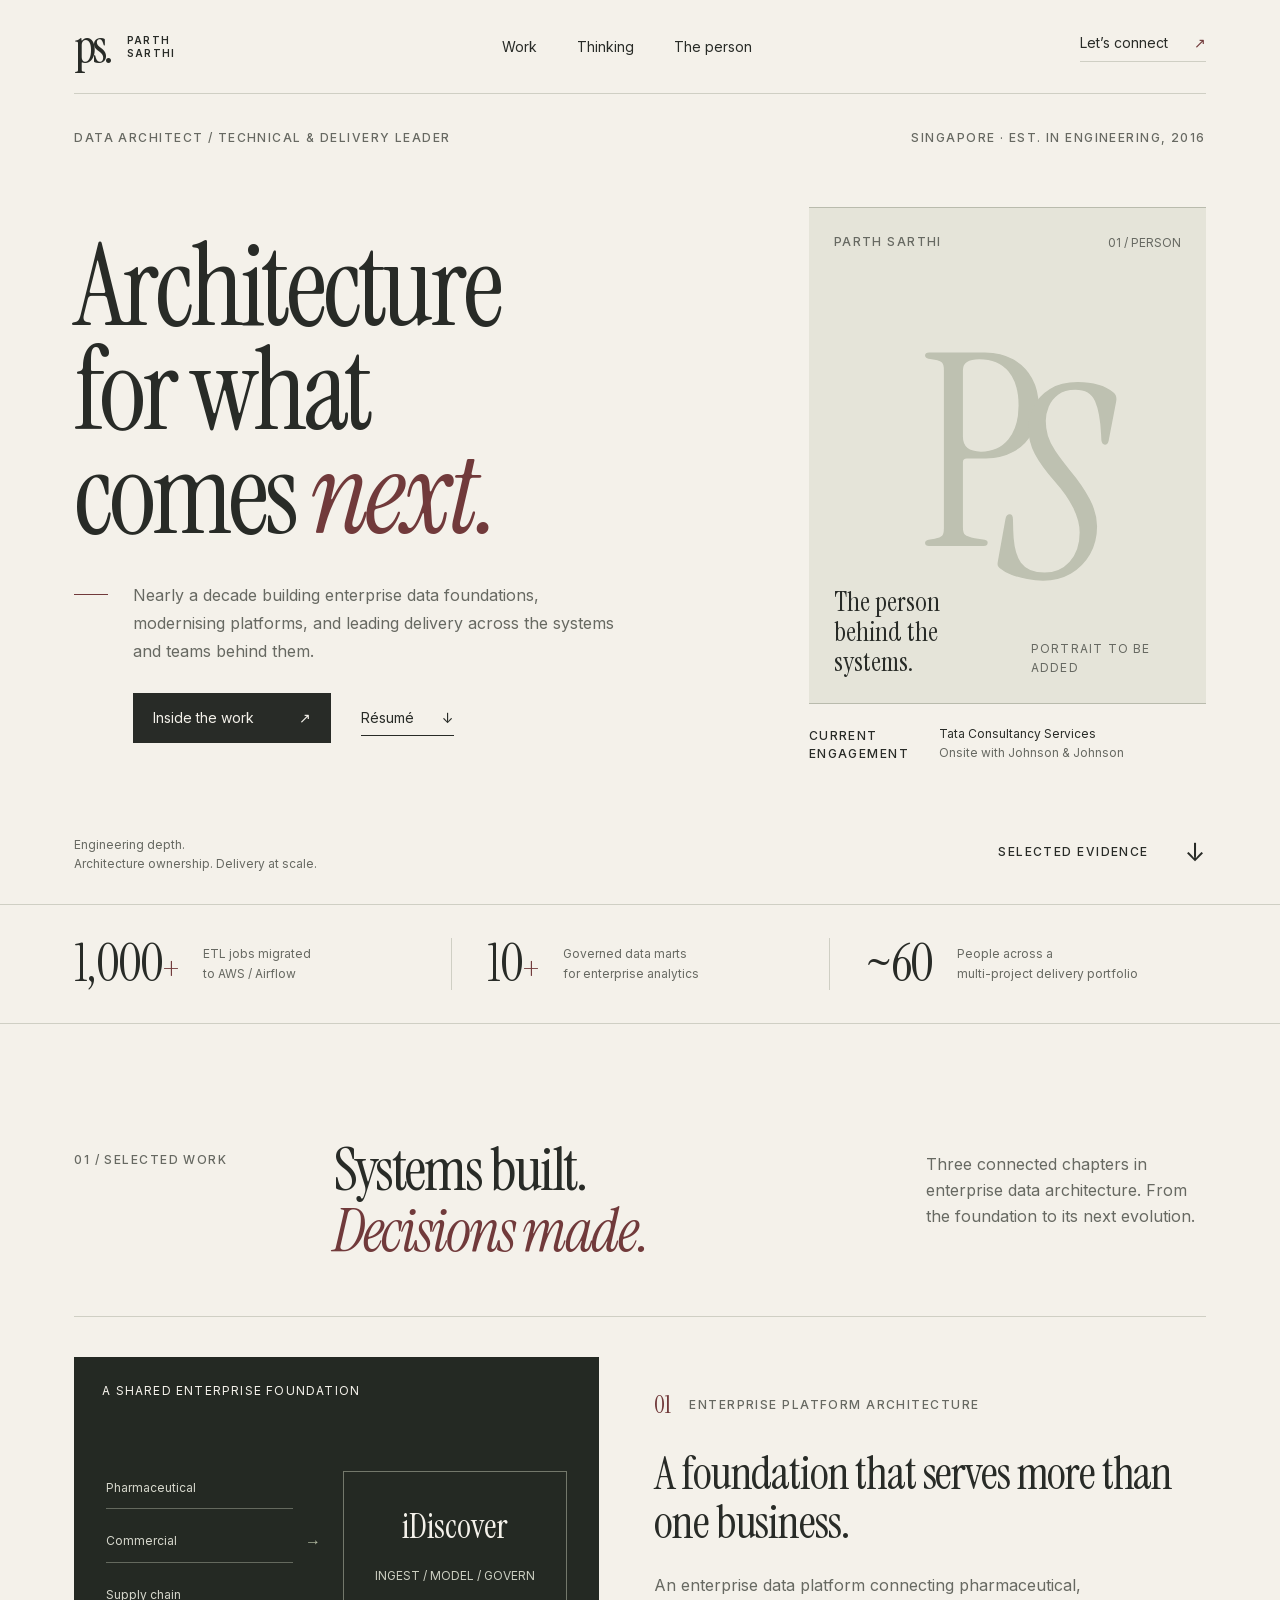
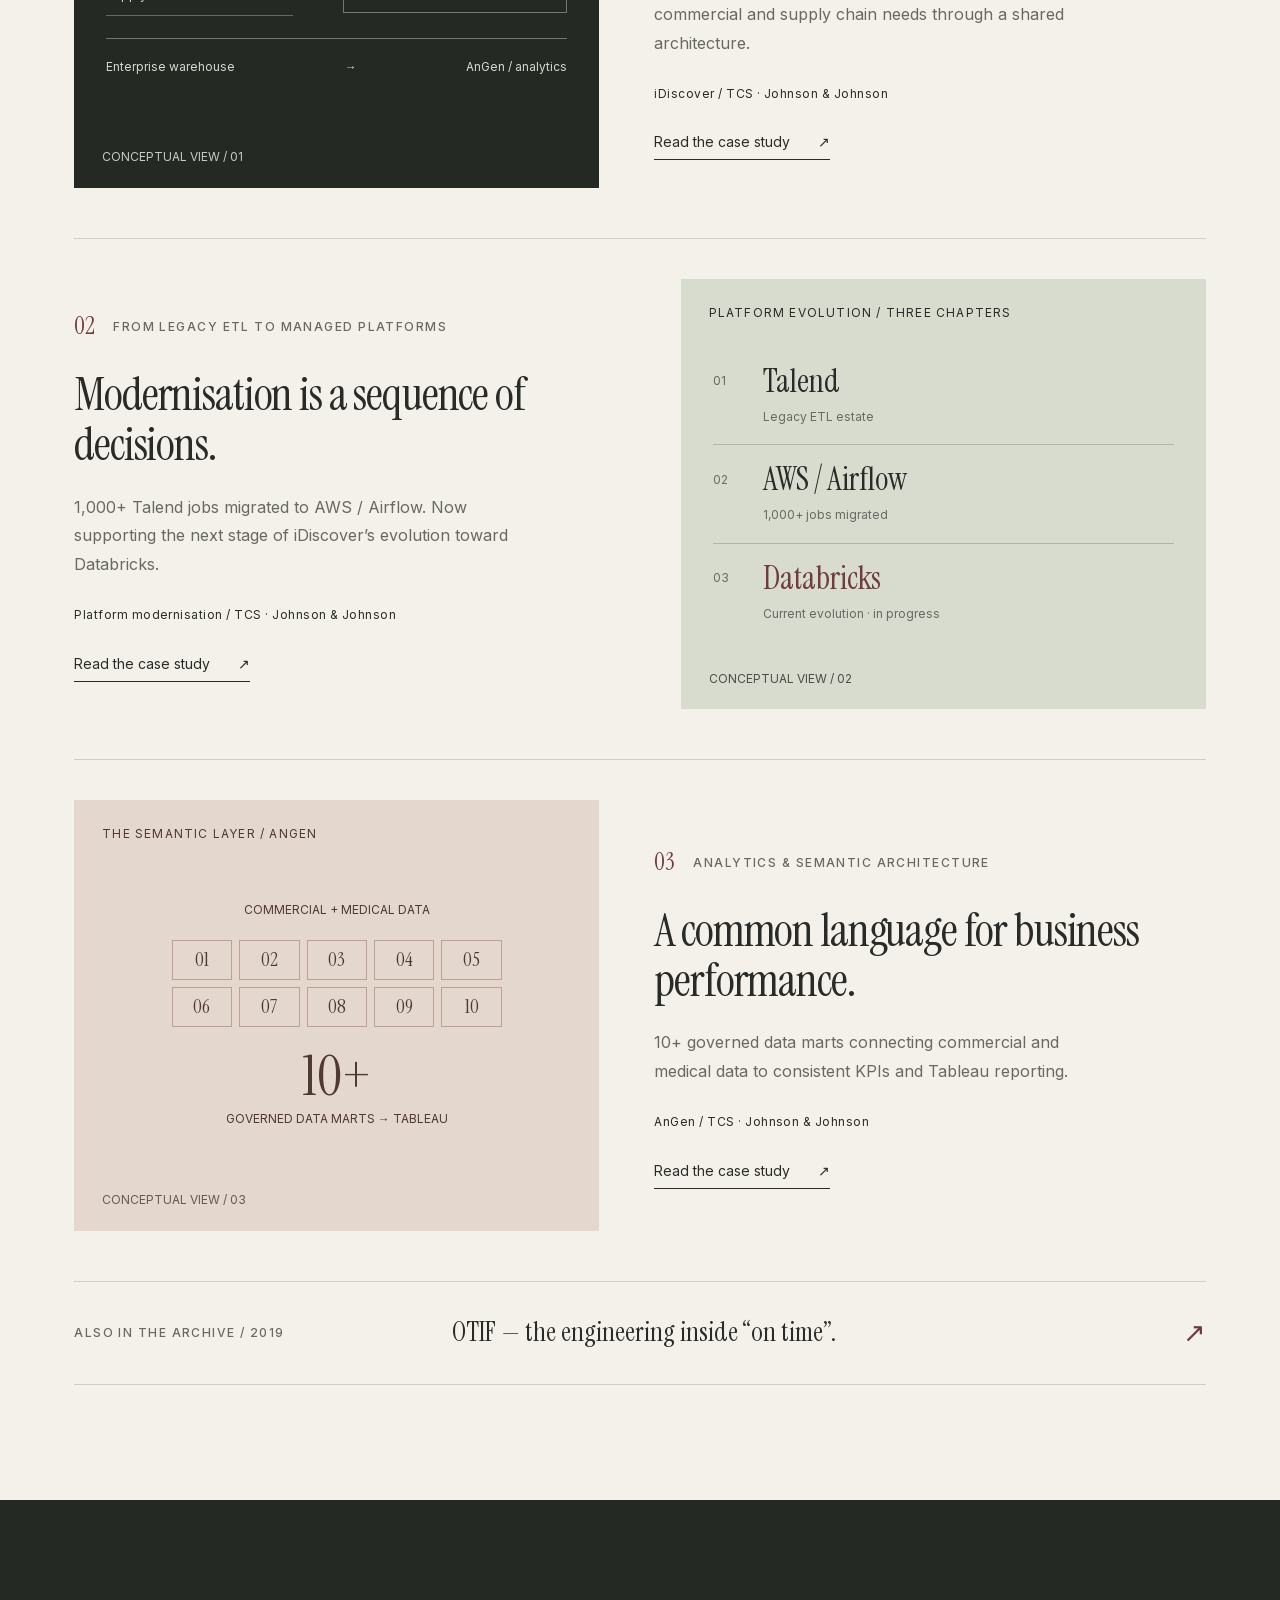
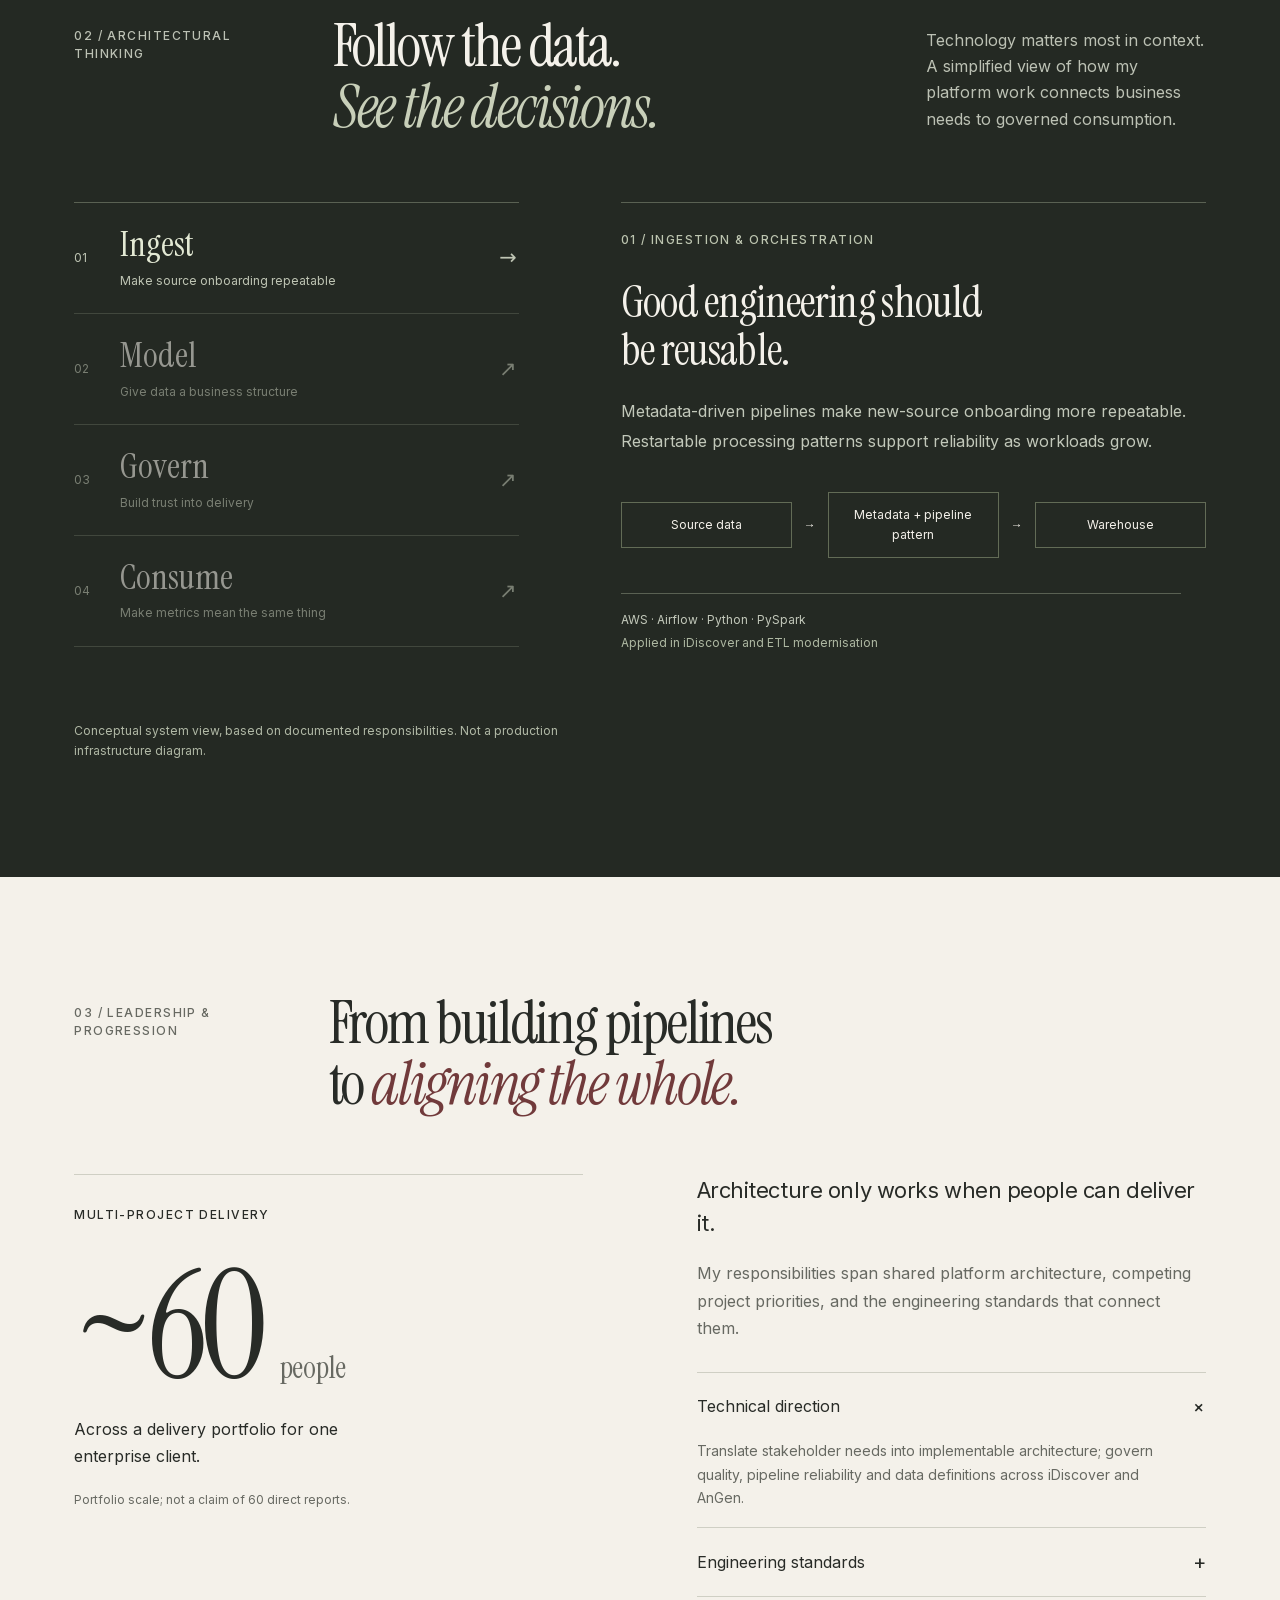
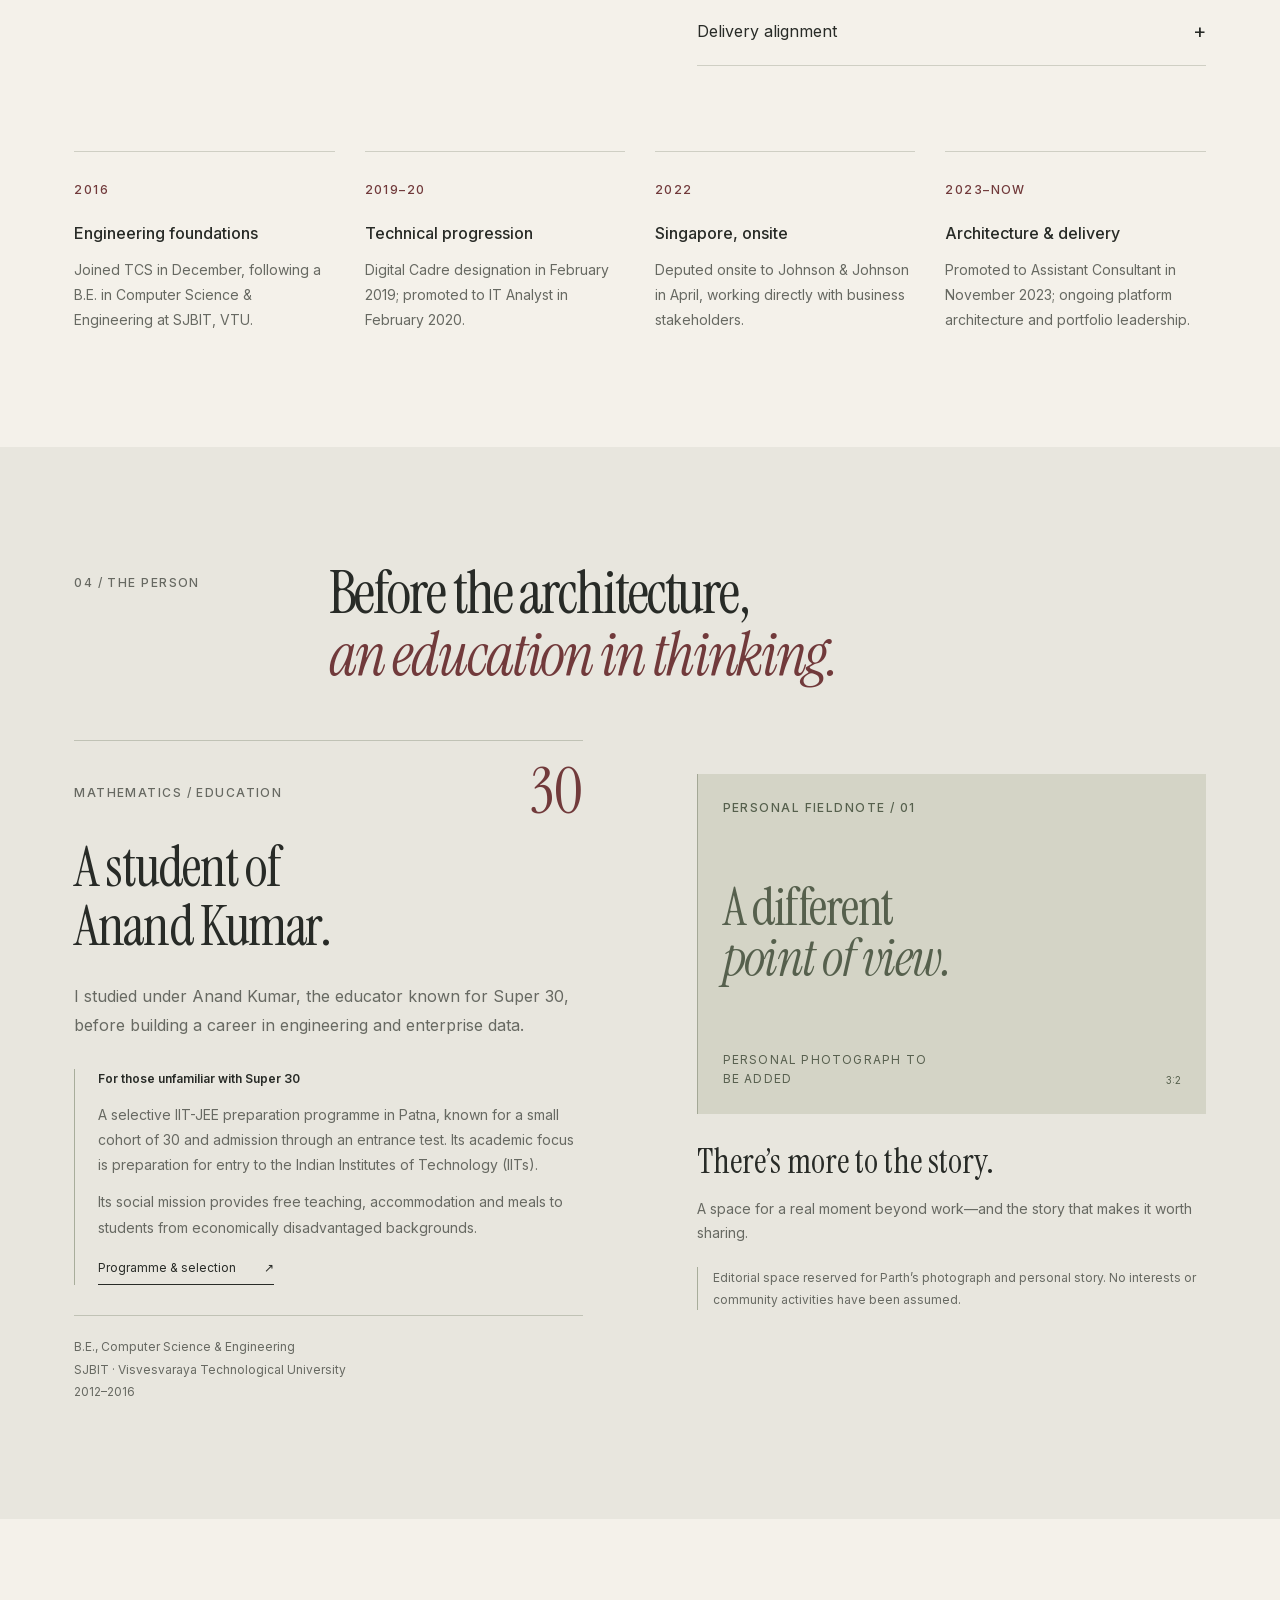
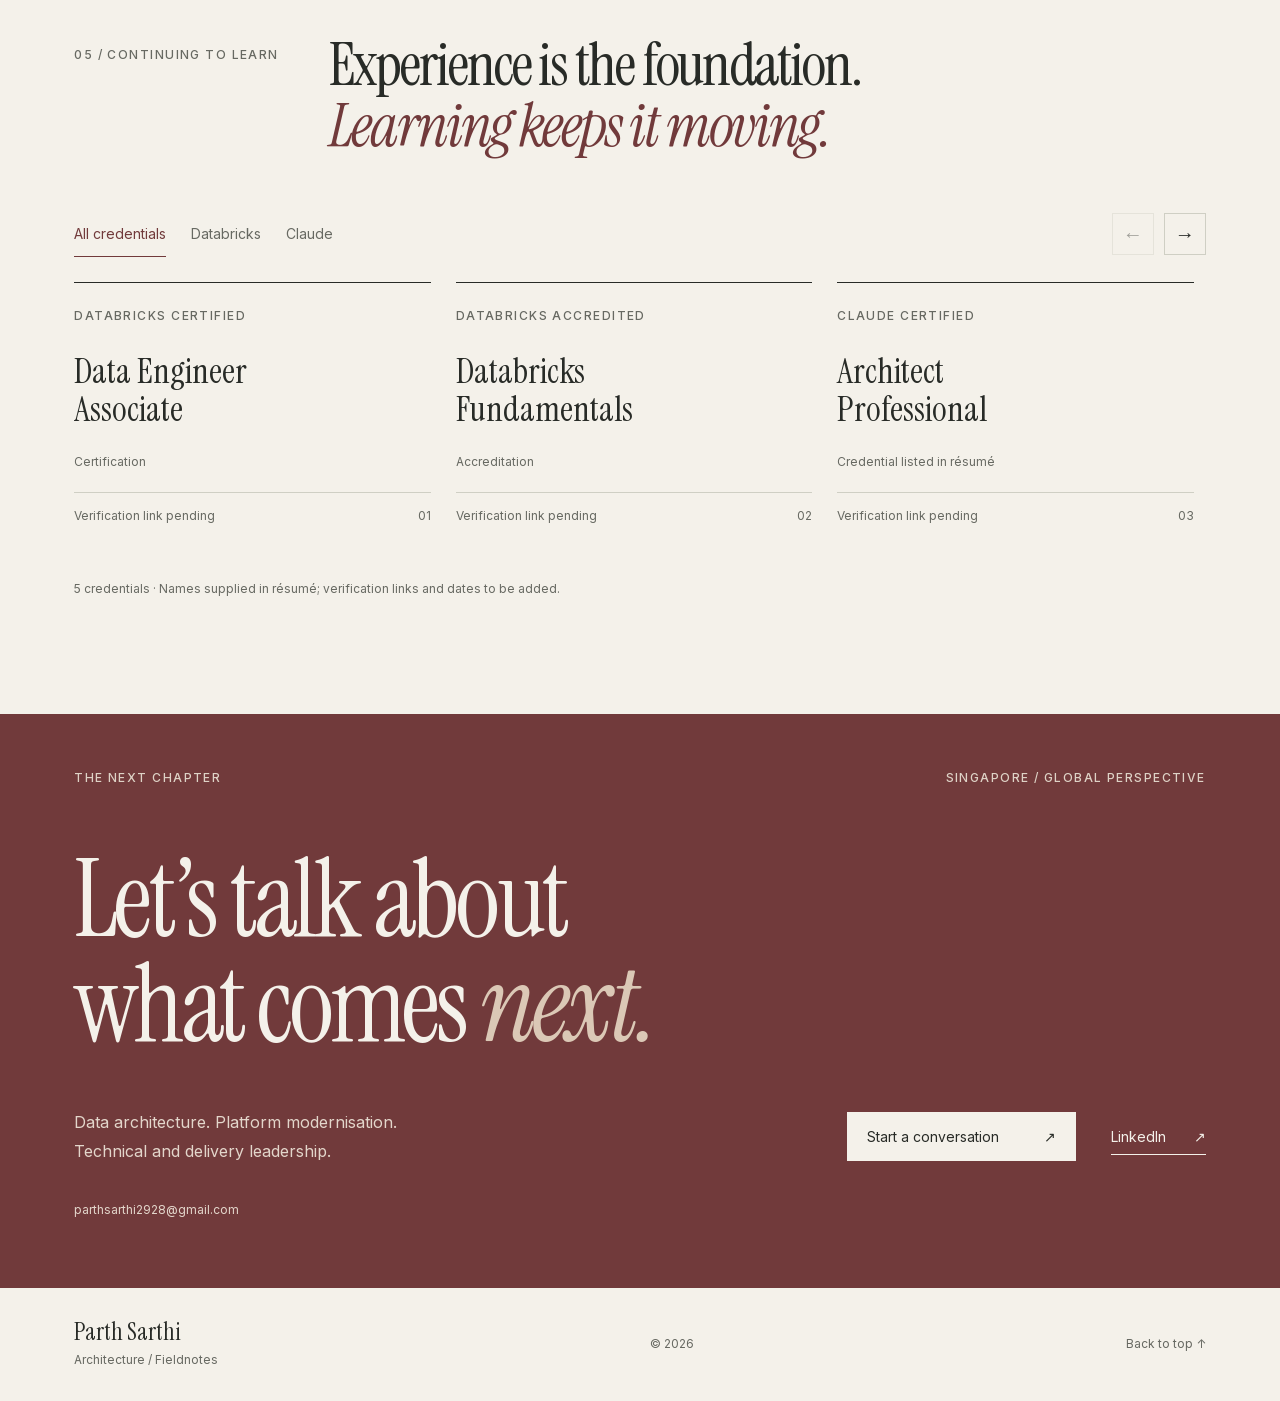
==== commit 6d257810: "Create editorial architecture portfolio with permanent case studies and content system" ====
--- a/index.html
+++ b/index.html
@@ -1,41 +1,24 @@
 <!doctype html>
-<html lang="en">
-<head>
-<meta charset="utf-8"><meta name="viewport" content="width=device-width, initial-scale=1">
-<title>Parth Sarthi — Data platforms. Technical leadership.</title>
-<meta name="description" content="Parth Sarthi is a Singapore-based Solution Architect and Data Engineer. Explore enterprise platforms, delivery leadership, and the person behind the work.">
-<meta name="theme-color" content="#101f33">
-<link rel="preconnect" href="https://fonts.googleapis.com"><link rel="preconnect" href="https://fonts.gstatic.com" crossorigin>
-<link href="https://fonts.googleapis.com/css2?family=DM+Sans:wght@400;500;600;700&family=IBM+Plex+Mono:wght@400;500&family=Manrope:wght@400;500;600;700;800&display=swap" rel="stylesheet">
-<link rel="stylesheet" href="styles.css">
-</head>
-<body>
-<a class="skip-link" href="#main">Skip to content</a>
-<header class="site-header shell"><a class="brand" href="#top" aria-label="Parth Sarthi home"><span class="brand-mark">ps<span>·</span></span><span>PARTH SARTHI</span></a><nav aria-label="Primary navigation"><a href="#work">Selected work</a><a href="#experience">Experience</a><a href="#about">The person</a></nav><a class="nav-contact" href="mailto:parthsarthi2928@gmail.com">Let’s connect <span>↗</span></a></header>
-<main id="main">
-<section class="hero shell" id="top">
-<div class="hero-top"><p class="eyebrow"><span class="dot"></span> SOLUTION ARCHITECT & DATA ENGINEER</p><p class="eyebrow location">BASED IN SINGAPORE · WORKING ACROSS DOMAINS</p></div>
-<h1>Complex data.<br>Clear <span class="serif-word">direction.</span><span class="hero-period">↗</span></h1>
-<div class="hero-bottom"><p class="intro">I’m Parth. I design enterprise data platforms and lead the teams that bring them to life.</p><div><p class="hero-detail">From the first architecture decision to production delivery. Nearly a decade connecting business needs, engineering depth, and people.</p><a class="button" href="#work">Explore my work <span>↓</span></a><a class="inline-link" href="assets/Parth-Sarthi-Resume.pdf" target="_blank" rel="noopener">Read my resume ↗</a></div></div>
-<div class="proof-strip"><div><strong>1,000<span>+</span></strong><p>ETL jobs migrated to AWS / Airflow</p></div><div><strong>10<span>+</span></strong><p>Governed analytics data marts</p></div><div><strong>~60</strong><p>People across the delivery portfolio</p></div><div class="proof-note"><span class="eyebrow">CURRENTLY</span><p>Tata Consultancy Services<br><span>Onsite with Johnson & Johnson</span></p></div></div>
+<html lang="en"><head><meta charset="utf-8"><meta name="viewport" content="width=device-width, initial-scale=1"><title>Parth Sarthi — Data Architecture &amp; Technical Leadership</title><meta name="description" content="Data architecture, platform modernisation and delivery leadership. Explore Parth Sarthi’s enterprise platforms, 1,000+ job migration and ~60-person delivery portfolio."><meta name="theme-color" content="#f4f1ea"><link rel="canonical" href="https://parth-sarthi-portfolio.parthsarthi2928.chatgpt.site/"><meta property="og:type" content="website"><meta property="og:title" content="Parth Sarthi — Data Architecture &amp; Technical Leadership"><meta property="og:description" content="Data architecture, platform modernisation and delivery leadership. Explore Parth Sarthi’s enterprise platforms, 1,000+ job migration and ~60-person delivery portfolio."><meta property="og:url" content="https://parth-sarthi-portfolio.parthsarthi2928.chatgpt.site/"><meta property="og:image" content="https://parth-sarthi-portfolio.parthsarthi2928.chatgpt.site/assets/social-preview.jpg"><meta property="og:image:width" content="1734"><meta property="og:image:height" content="907"><meta property="og:image:alt" content="Parth Sarthi — Data architecture, platform modernisation and technical leadership"><meta name="twitter:card" content="summary_large_image"><meta name="twitter:image" content="https://parth-sarthi-portfolio.parthsarthi2928.chatgpt.site/assets/social-preview.jpg"><meta name="twitter:title" content="Parth Sarthi — Data Architecture &amp; Technical Leadership"><meta name="twitter:description" content="Data architecture, platform modernisation and delivery leadership. Explore Parth Sarthi’s enterprise platforms, 1,000+ job migration and ~60-person delivery portfolio."><link rel="icon" href="assets/favicon.svg" type="image/svg+xml"><link rel="preload" href="assets/fonts/instrument-serif.woff2" as="font" type="font/woff2" crossorigin><link rel="stylesheet" href="styles.css"><script type="application/ld+json">{"@context": "https://schema.org", "@type": "Person", "name": "Parth Sarthi", "url": "https://parth-sarthi-portfolio.parthsarthi2928.chatgpt.site", "jobTitle": "Solution Architect", "email": "mailto:parthsarthi2928@gmail.com", "sameAs": ["https://linkedin.com/in/parthsarthi2928"], "worksFor": {"@type": "Organization", "name": "Tata Consultancy Services"}, "knowsAbout": ["Data architecture", "Data engineering", "Platform modernisation", "Technical leadership"]}</script><script src="script.js" defer></script><noscript><style>.mobile-menu[hidden]{display:flex!important;position:static;flex-direction:column;gap:12px;padding:20px 0;width:100%}.site-header{flex-wrap:wrap}.menu-toggle,.gallery-controls,.credential-filters{display:none!important}@media(min-width:761px){.mobile-menu[hidden]{display:none!important}}</style></noscript></head><body><a class="skip-link" href="#main">Skip to content</a><header class="site-header wrap"><a class="brand" href="index.html" aria-label="Parth Sarthi home"><span class="monogram">ps.</span><span>PARTH<br>SARTHI</span></a><nav class="desktop-nav" aria-label="Main navigation"><a href="index.html#selected-work">Work</a><a href="index.html#architecture">Thinking</a><a href="index.html#person">The person</a></nav><div class="header-end"><a href="mailto:parthsarthi2928@gmail.com" class="header-contact">Let’s connect <span>↗</span></a><button class="menu-toggle" type="button" aria-controls="mobile-menu" aria-expanded="false">Menu <span>+</span></button></div><nav id="mobile-menu" class="mobile-menu" aria-label="Mobile navigation" hidden><a href="index.html#selected-work">Selected work</a><a href="index.html#architecture">Architectural thinking</a><a href="index.html#leadership">Leadership</a><a href="index.html#person">The person</a><a href="index.html#contact">Contact</a><a href="assets/Parth-Sarthi-Resume.pdf">Read résumé ↗</a></nav></header><main id="main"><section class="hero wrap" id="top">
+  <div class="hero-index"><span class="eyebrow">DATA ARCHITECT / TECHNICAL & DELIVERY LEADER</span><span class="eyebrow">SINGAPORE · EST. IN ENGINEERING, 2016</span></div>
+  <div class="hero-layout"><div class="hero-copy"><h1>Architecture<br>for what<br>comes <em>next.</em></h1><div class="hero-description"><span class="small-rule" aria-hidden="true"></span><p>Nearly a decade building enterprise data foundations, modernising platforms, and leading delivery across the systems and teams behind them.</p></div><div class="hero-actions"><a class="button dark" href="#selected-work">Inside the work <span>↗</span></a><a class="text-link" href="assets/Parth-Sarthi-Resume.pdf" target="_blank" rel="noopener">Résumé <span>↓</span></a></div></div>
+  <aside class="hero-aside"><div class="portrait-slot"><div class="slot-top"><span class="eyebrow">PARTH SARTHI</span><span>01 / PERSON</span></div><span class="portrait-monogram" aria-hidden="true">P<span>S</span></span><div class="slot-bottom"><p>The person<br>behind the systems.</p><span class="placeholder-label">PORTRAIT TO BE ADDED</span></div></div><div class="hero-role"><span class="eyebrow">CURRENT ENGAGEMENT</span><p>Tata Consultancy Services<br><span>Onsite with Johnson & Johnson</span></p></div></aside></div>
+  <div class="hero-foot"><p>Engineering depth.<br>Architecture ownership. Delivery at scale.</p><a href="#selected-work" class="scroll-cue"><span class="eyebrow">SELECTED EVIDENCE</span><span>↓</span></a></div>
 </section>
-<section id="work" class="section shell">
-<div class="section-heading"><p class="eyebrow">01 / SELECTED WORK</p><div><h2>Built for the real world.</h2><p>Enterprise data, from the foundations to the decisions it enables.</p></div></div>
-<article class="featured-project">
-<div class="project-copy"><p class="eyebrow">PLATFORM ARCHITECTURE / JOHNSON & JOHNSON</p><h3>iDiscover</h3><p class="project-subtitle">One foundation.<br>Many business possibilities.</p><p>Architected an enterprise data platform from the ground up, connecting ingestion, warehouse models, and downstream delivery across pharmaceutical, commercial, and supply chain domains.</p><div class="tags"><span>AWS</span><span>Airflow</span><span>Redshift</span><span>Python / PySpark</span></div><button class="case-link" data-modal="idiscover">Explore the platform <span>↗</span></button></div>
-<div class="architecture"><div class="diagram-heading"><span class="eyebrow">THE PLATFORM, AT A GLANCE</span><span class="diagram-status">END TO END</span></div><div class="source-row"><span>Pharmaceutical</span><span>Commercial</span><span>Supply chain</span></div><div class="connector" aria-hidden="true">↓</div><div class="architecture-layer"><span class="layer-number">01</span><div><strong>Ingest & orchestrate</strong><small>Metadata-driven pipelines · Airflow</small></div><span>↓</span></div><div class="architecture-layer"><span class="layer-number">02</span><div><strong>Model & govern</strong><small>Redshift · PostgreSQL · Data quality</small></div><span>↓</span></div><div class="architecture-layer"><span class="layer-number">03</span><div><strong>Deliver & analyse</strong><small>Data distribution · AnGen analytics</small></div><span>↗</span></div><p class="diagram-caption">Conceptual architecture · Simplified from project scope</p></div>
-</article>
-<div class="project-grid">
-<article class="project-card"><p class="eyebrow">02 / ANALYTICS & SEMANTIC MODELLING</p><div class="project-title"><h3>AnGen</h3><span class="project-symbol" aria-hidden="true">↗</span></div><p>Turning enterprise data into a shared language for commercial and medical analytics.</p><div class="project-stat"><strong>10+</strong><span>governed data marts<br>powering Tableau reporting</span></div><div class="tags"><span>Semantic layers</span><span>KPI governance</span><span>Tableau</span></div><button class="case-link" data-modal="angen">Explore the analytics layer <span>↗</span></button></article>
-<article class="project-card migration"><p class="eyebrow">03 / ENGINEERING MODERNISATION</p><div class="project-title"><h3>Built to evolve.</h3><span class="project-symbol" aria-hidden="true">→</span></div><p>From legacy ETL to reusable cloud pipelines, with the next chapter moving toward Databricks.</p><div class="migration-path"><span>Talend</span><b>→</b><span>AWS / Airflow</span><b>→</b><span>Databricks<small>IN PROGRESS</small></span></div><div class="tags"><span>1,000+ jobs migrated</span><span>Reusable frameworks</span></div><button class="case-link" data-modal="modern">Explore the evolution <span>↗</span></button></article>
-</div>
-<article class="work-row"><div><p class="eyebrow">04 / SUPPLY CHAIN · 2019</p><h3>When “on time” needs precise engineering.</h3><p>OTIF delivery metrics that account for warehouse holidays, public holidays, transit times, and delivery calendars.</p></div><button class="round-button" data-modal="otif" aria-label="Explore the OTIF project">↗</button></article>
+<section class="evidence-band"><div class="wrap evidence-grid"><div><strong>1,000<span>+</span></strong><p>ETL jobs migrated<br>to AWS / Airflow</p></div><div><strong>10<span>+</span></strong><p>Governed data marts<br>for enterprise analytics</p></div><div><strong>~60</strong><p>People across a<br>multi-project delivery portfolio</p></div></div></section>
+<section class="section wrap" id="selected-work"><div class="section-heading"><span class="eyebrow">01 / SELECTED WORK</span><h2>Systems built.<br><em>Decisions made.</em></h2><p>Three connected chapters in enterprise data architecture. From the foundation to its next evolution.</p></div>
+<article class="project-feature"><div class="project-graphic graphic-platform" role="img" aria-label="An enterprise data platform connecting pharmaceutical, commercial and supply chain needs through a shared architecture."><span class="graphic-label">A SHARED ENTERPRISE FOUNDATION</span><div class="platform-map"><div class="domain-stack"><span>Pharmaceutical</span><span>Commercial</span><span>Supply chain</span></div><span class="flow-arrow" aria-hidden="true">→</span><div class="platform-core"><strong>iDiscover</strong><p>INGEST / MODEL / GOVERN</p></div></div><div class="platform-out"><span>Enterprise warehouse</span><span>→</span><span>AnGen / analytics</span></div><span class="graphic-caption">CONCEPTUAL VIEW / 01</span></div><div class="project-info"><div class="project-kicker"><span>01</span><span class="eyebrow">Enterprise platform architecture</span></div><h3>A foundation that serves more than one business.</h3><p>An enterprise data platform connecting pharmaceutical, commercial and supply chain needs through a shared architecture.</p><p class="project-name">iDiscover / TCS · Johnson & Johnson</p><a class="text-link" href="work/idiscover/">Read the case study <span>↗</span></a></div></article><article class="project-feature"><div class="project-graphic graphic-modern" role="img" aria-label="1,000+ Talend jobs migrated to AWS / Airflow. Now supporting the next stage of iDiscover’s evolution toward Databricks."><span class="graphic-label">PLATFORM EVOLUTION / THREE CHAPTERS</span><div class="modern-line"><div><span>01</span><strong>Talend</strong><small>Legacy ETL estate</small></div><div><span>02</span><strong>AWS / Airflow</strong><small>1,000+ jobs migrated</small></div><div><span>03</span><strong>Databricks</strong><small>Current evolution · in progress</small></div></div><span class="graphic-caption">CONCEPTUAL VIEW / 02</span></div><div class="project-info"><div class="project-kicker"><span>02</span><span class="eyebrow">From legacy ETL to managed platforms</span></div><h3>Modernisation is a sequence of decisions.</h3><p>1,000+ Talend jobs migrated to AWS / Airflow. Now supporting the next stage of iDiscover’s evolution toward Databricks.</p><p class="project-name">Platform modernisation / TCS · Johnson & Johnson</p><a class="text-link" href="work/modernisation/">Read the case study <span>↗</span></a></div></article><article class="project-feature"><div class="project-graphic graphic-analytics" role="img" aria-label="10+ governed data marts connecting commercial and medical data to consistent KPIs and Tableau reporting."><span class="graphic-label">THE SEMANTIC LAYER / ANGEN</span><div class="semantic-map"><p>COMMERCIAL + MEDICAL DATA</p><div class="semantic-marts"><span>01</span><span>02</span><span>03</span><span>04</span><span>05</span><span>06</span><span>07</span><span>08</span><span>09</span><span>10</span></div><strong>10+</strong><small>GOVERNED DATA MARTS → TABLEAU</small></div><span class="graphic-caption">CONCEPTUAL VIEW / 03</span></div><div class="project-info"><div class="project-kicker"><span>03</span><span class="eyebrow">Analytics &amp; semantic architecture</span></div><h3>A common language for business performance.</h3><p>10+ governed data marts connecting commercial and medical data to consistent KPIs and Tableau reporting.</p><p class="project-name">AnGen / TCS · Johnson & Johnson</p><a class="text-link" href="work/angen/">Read the case study <span>↗</span></a></div></article>
+<a class="secondary-work" href="work/otif/"><span class="eyebrow">ALSO IN THE ARCHIVE / 2019</span><span>OTIF — the engineering inside “on time”.</span><span aria-hidden="true">↗</span></a>
 </section>
-<section id="expertise" class="expertise"><div class="shell section"><div class="section-heading"><p class="eyebrow">02 / HOW I CONTRIBUTE</p><div><h2>The architecture.<br>The engineering. The people.</h2></div></div><div class="capabilities"><article><span class="eyebrow">01 — DESIGN</span><h3>Make complexity<br>actionable.</h3><p>Translate stakeholder needs into platform architecture, dimensional models, and engineering decisions teams can implement.</p><p class="skills">Solution architecture · AWS · Redshift<br>Kimball / Inmon · Master data</p></article><article><span class="eyebrow">02 — BUILD</span><h3>Make good patterns<br>repeatable.</h3><p>Build reusable pipelines and reliable delivery practices, from metadata-driven ETL to automated reconciliation and database releases.</p><p class="skills">Python · PySpark · SQL · Airflow<br>Databricks · Flyway · CI/CD</p></article><article><span class="eyebrow">03 — LEAD</span><h3>Bring people<br>with the plan.</h3><p>Align priorities across a delivery portfolio of approximately 60 people. Mentor engineers, review code, and connect business and technical teams.</p><p class="skills">Cross-project delivery · Mentoring<br>Stakeholder alignment · Engineering standards</p></article></div></div></section>
-<section id="experience" class="section shell"><div class="section-heading"><p class="eyebrow">03 / THE JOURNEY</p><div><h2>Depth, built over time.</h2><p>Tata Consultancy Services · December 2016–present</p></div></div><div class="timeline"><article><p class="eyebrow">2023 — PRESENT</p><div><h3>Architecture & delivery leadership</h3><p>Promoted to Assistant Consultant in November 2023. Primary architect for iDiscover and AnGen, with responsibility across platform design, data governance, and delivery.</p></div><span class="timeline-tag">TCS</span></article><article><p class="eyebrow">APRIL 2022</p><div><h3>A new chapter in Singapore</h3><p>Deputed onsite to Johnson & Johnson, working directly with stakeholders across pharmaceutical, commercial, and supply chain teams.</p></div><span class="timeline-tag">SINGAPORE</span></article><article><p class="eyebrow">2019 — 2020</p><div><h3>From engineering to technical leadership</h3><p>Achieved Digital Cadre designation in February 2019 and promotion to IT Analyst in February 2020. Progressed through ETL development and lead roles, mentoring engineers and establishing delivery standards.</p></div><span class="timeline-tag">PROGRESSION</span></article><article><p class="eyebrow">2016 — 2018</p><div><h3>Building the foundations</h3><p>Joined TCS in December 2016. Developed warehouse pipelines and data models; visited Singapore in 2018 for stakeholder engagement, initial iDiscover design, and OTIF solutioning.</p></div><span class="timeline-tag">INDIA → SINGAPORE</span></article></div></section>
-<section id="about" class="about-section"><div class="shell section"><div class="section-heading"><p class="eyebrow">04 / BEYOND THE ROLE</p><div><h2>There’s a person<br>behind the platforms.</h2></div></div><div class="about-grid"><div class="personal-note"><span class="eyebrow">MY BACKGROUND</span><h3>A student of<br>Anand Kumar.</h3><p>Before my career in data and architecture, I studied under Anand Kumar, the educator known for India’s Super 30 programme.</p><p>That connection is part of my story alongside the platforms I’ve built and the teams I’ve worked with.</p><div class="education"><span class="eyebrow">FORMAL EDUCATION</span><strong>B.E. in Computer Science & Engineering</strong><p>S J B Institute of Technology, Bangalore<br>Visvesvaraya Technological University · 2012–2016</p></div></div><aside class="super30"><p class="eyebrow">CONTEXT / EDUCATION & OPPORTUNITY</p><span class="super-number" aria-hidden="true">30<span>↗</span></span><h3>What is Super 30?</h3><p>Super 30 is an educational programme in Patna, India, known for selecting 30 talented students from economically disadvantaged backgrounds and preparing them for the entrance examination to the Indian Institutes of Technology (IITs).</p><p>The programme provides teaching, accommodation, and meals free of charge.</p><a class="inline-link" href="https://super30.org/" target="_blank" rel="noopener">Read about the programme ↗</a></aside></div>
-<div class="credentials"><div><p class="eyebrow">CONTINUING TO LEARN</p><h3>Credentials & development</h3></div><div class="credential-list"><div><span>Databricks Certified Data Engineer Associate</span><span>01</span></div><div><span>Databricks Accredited: Databricks Fundamentals</span><span>02</span></div><div><span>Claude Certified Architect Professional</span><span>03</span></div><div><span>Claude Certified Developer Foundations</span><span>04</span></div><div><span>Claude Certified Associate Foundations</span><span>05</span></div></div></div></div></section>
-<section class="contact shell section" id="contact"><p class="eyebrow">05 / THE NEXT CONVERSATION</p><h2>Good work starts<br>with a <span>conversation.</span></h2><div class="contact-bottom"><p>Hiring for data platforms, solution architecture,<br>or technical leadership? Let’s connect.</p><a class="button" href="mailto:parthsarthi2928@gmail.com">Email Parth <span>↗</span></a><a class="inline-link" href="https://linkedin.com/in/parthsarthi2928" target="_blank" rel="noopener">Find me on LinkedIn ↗</a></div><a class="email" href="mailto:parthsarthi2928@gmail.com">parthsarthi2928@gmail.com</a></section>
-</main><footer class="shell"><span>© <span id="year">2026</span> Parth Sarthi</span><span>SINGAPORE · BUILT WITH INTENTION</span><a href="#top">Back to top ↑</a></footer>
-<dialog id="case-modal" aria-labelledby="case-title"><button class="modal-close" aria-label="Close case study">×</button><div id="modal-content"></div></dialog><script src="script.js"></script>
-</body></html>
+<section class="systems-section" id="architecture"><div class="wrap section"><div class="section-heading"><span class="eyebrow">02 / ARCHITECTURAL THINKING</span><h2>Follow the data.<br><em>See the decisions.</em></h2><p>Technology matters most in context. A simplified view of how my platform work connects business needs to governed consumption.</p></div>
+<div class="system-explorer"><div class="system-steps" aria-label="Explore the data lifecycle"><a href="#system-ingest" data-system="system-ingest"><span>01</span><strong>Ingest</strong><small>Make source onboarding repeatable</small><b aria-hidden="true">↗</b></a><a href="#system-model" data-system="system-model"><span>02</span><strong>Model</strong><small>Give data a business structure</small><b aria-hidden="true">↗</b></a><a href="#system-govern" data-system="system-govern"><span>03</span><strong>Govern</strong><small>Build trust into delivery</small><b aria-hidden="true">↗</b></a><a href="#system-consume" data-system="system-consume"><span>04</span><strong>Consume</strong><small>Make metrics mean the same thing</small><b aria-hidden="true">↗</b></a></div>
+<div class="system-panels"><article id="system-ingest"><span class="eyebrow">01 / INGESTION & ORCHESTRATION</span><h3>Good engineering should<br>be reusable.</h3><p>Metadata-driven pipelines make new-source onboarding more repeatable. Restartable processing patterns support reliability as workloads grow.</p><div class="mini-flow"><span>Source data</span><span aria-hidden="true">→</span><span>Metadata + pipeline pattern</span><span aria-hidden="true">→</span><span>Warehouse</span></div><p class="tool-context">AWS · Airflow · Python · PySpark<br><span>Applied in iDiscover and ETL modernisation</span></p></article>
+<article id="system-model"><span class="eyebrow">02 / DATA MODELLING</span><h3>The model is where<br>business meaning lives.</h3><p>Facts, dimensions and master-data mappings connect operational records to consistent analytical relationships across business domains.</p><div class="mini-flow"><span>Operational records</span><span aria-hidden="true">→</span><span>Facts + dimensions</span><span aria-hidden="true">→</span><span>Business model</span></div><p class="tool-context">Redshift · PostgreSQL · SQL · Kimball / Inmon<br><span>Applied across iDiscover, AnGen and MDM</span></p></article>
+<article id="system-govern"><span class="eyebrow">03 / QUALITY, SECURITY & RELEASES</span><h3>Trust is an<br>engineering responsibility.</h3><p>Role-based cloud access, source-to-target reconciliation, controlled database promotion and code review make governance part of everyday delivery.</p><div class="mini-flow"><span>Change</span><span aria-hidden="true">→</span><span>Review + reconcile</span><span aria-hidden="true">→</span><span>Controlled release</span></div><p class="tool-context">IAM · Flyway · SPyDr · JIRA · CI/CD<br><span>Repository administration and release governance</span></p></article>
+<article id="system-consume"><span class="eyebrow">04 / ANALYTICS & SEMANTICS</span><h3>One definition.<br>Many decisions.</h3><p>Governed semantic data marts standardise the business logic behind KPI cards, commercial performance reporting and medical-field analytics.</p><div class="mini-flow"><span>Warehouse</span><span aria-hidden="true">→</span><span>10+ semantic marts</span><span aria-hidden="true">→</span><span>Tableau</span></div><p class="tool-context">Semantic modelling · SQL · MDM · Tableau<br><span>Applied in AnGen’s analytics layer</span></p></article></div></div><p class="diagram-note">Conceptual system view, based on documented responsibilities. Not a production infrastructure diagram.</p>
+</div></section>
+<section class="section wrap leadership" id="leadership"><div class="section-heading"><span class="eyebrow">03 / LEADERSHIP & PROGRESSION</span><h2>From building pipelines<br>to <em>aligning the whole.</em></h2></div><div class="leadership-layout"><div class="leadership-scale"><span class="eyebrow">MULTI-PROJECT DELIVERY</span><strong>~60<span>people</span></strong><p>Across a delivery portfolio for one enterprise client.</p><span class="scope-note">Portfolio scale; not a claim of 60 direct reports.</span></div><div class="leadership-copy"><p class="large-copy">Architecture only works when people can deliver it.</p><p>My responsibilities span shared platform architecture, competing project priorities, and the engineering standards that connect them.</p><div class="leadership-practices"><details open><summary>Technical direction <span>+</span></summary><p>Translate stakeholder needs into implementable architecture; govern quality, pipeline reliability and data definitions across iDiscover and AnGen.</p></details><details><summary>Engineering standards <span>+</span></summary><p>Mentor junior engineers, conduct code reviews, and administer Flyway repositories—reviewing, approving and merging changes for controlled database promotion.</p></details><details><summary>Delivery alignment <span>+</span></summary><p>Coordinate technical delivery across multiple projects for the same client, connecting shared architecture with project priorities and business requirements.</p></details></div></div></div><div class="journey"><article><span class="eyebrow">2016</span><h3>Engineering foundations</h3><p>Joined TCS in December, following a B.E. in Computer Science &amp; Engineering at SJBIT, VTU.</p></article><article><span class="eyebrow">2019–20</span><h3>Technical progression</h3><p>Digital Cadre designation in February 2019; promoted to IT Analyst in February 2020.</p></article><article><span class="eyebrow">2022</span><h3>Singapore, onsite</h3><p>Deputed onsite to Johnson &amp; Johnson in April, working directly with business stakeholders.</p></article><article><span class="eyebrow">2023–now</span><h3>Architecture &amp; delivery</h3><p>Promoted to Assistant Consultant in November 2023; ongoing platform architecture and portfolio leadership.</p></article></div></section>
+<section class="person-section" id="person"><div class="wrap section"><div class="section-heading"><span class="eyebrow">04 / THE PERSON</span><h2>Before the architecture,<br><em>an education in thinking.</em></h2></div><div class="person-layout"><div class="academic-note"><div class="academic-top"><span class="eyebrow">MATHEMATICS / EDUCATION</span><span class="academic-number">30</span></div><h3>A student of<br>Anand Kumar.</h3><p>I studied under Anand Kumar, the educator known for Super 30, before building a career in engineering and enterprise data.</p><div class="context-note"><h4>For those unfamiliar with Super 30</h4><p>A selective IIT-JEE preparation programme in Patna, known for a small cohort of 30 and admission through an entrance test. Its academic focus is preparation for entry to the Indian Institutes of Technology (IITs).</p><p>Its social mission provides free teaching, accommodation and meals to students from economically disadvantaged backgrounds.</p><a class="text-link" href="https://www.super30.org/FAQS.html" target="_blank" rel="noopener">Programme & selection <span>↗</span></a></div><p class="education-line">B.E., Computer Science & Engineering<br>SJBIT · Visvesvaraya Technological University<br>2012–2016</p></div><div class="personal-fieldnote"><div class="fieldnote-slot"><span class="eyebrow">PERSONAL FIELDNOTE / 01</span><p>A different<br><em>point of view.</em></p><div><span class="placeholder-label">PERSONAL PHOTOGRAPH TO BE ADDED</span><span>3:2</span></div></div><h3>There’s more to the story.</h3><p class="fieldnote-intro">A space for a real moment beyond work—and the story that makes it worth sharing.</p><p class="draft-note">Editorial space reserved for Parth’s photograph and personal story. No interests or community activities have been assumed.</p></div></div></div></section>
+<section class="section wrap learning" id="learning"><div class="section-heading"><span class="eyebrow">05 / CONTINUING TO LEARN</span><h2>Experience is the foundation.<br><em>Learning keeps it moving.</em></h2></div><div class="gallery-toolbar"><div class="credential-filters" aria-label="Filter credentials"><button type="button" data-filter="all" aria-pressed="true">All credentials</button><button type="button" data-filter="Databricks" aria-pressed="false">Databricks</button><button type="button" data-filter="Claude" aria-pressed="false">Claude</button></div><div class="gallery-controls"><button type="button" data-gallery-prev aria-label="Previous credentials">←</button><button type="button" data-gallery-next aria-label="Next credentials">→</button></div></div><div class="credential-gallery" id="credential-gallery" tabindex="0" aria-label="Professional credentials; scroll horizontally"><article class="credential-card" data-group="Databricks"><span class="eyebrow">Databricks Certified</span><h3>Data Engineer Associate</h3><p>Certification</p><div class="credential-bottom"><span>Verification link pending</span><span>01</span></div></article><article class="credential-card" data-group="Databricks"><span class="eyebrow">Databricks Accredited</span><h3>Databricks Fundamentals</h3><p>Accreditation</p><div class="credential-bottom"><span>Verification link pending</span><span>02</span></div></article><article class="credential-card" data-group="Claude"><span class="eyebrow">Claude Certified</span><h3>Architect Professional</h3><p>Credential listed in résumé</p><div class="credential-bottom"><span>Verification link pending</span><span>03</span></div></article><article class="credential-card" data-group="Claude"><span class="eyebrow">Claude Certified</span><h3>Developer Foundations</h3><p>Credential listed in résumé</p><div class="credential-bottom"><span>Verification link pending</span><span>04</span></div></article><article class="credential-card" data-group="Claude"><span class="eyebrow">Claude Certified</span><h3>Associate Foundations</h3><p>Credential listed in résumé</p><div class="credential-bottom"><span>Verification link pending</span><span>05</span></div></article></div><p class="credential-status" aria-live="polite">5 credentials · Names supplied in résumé; verification links and dates to be added.</p></section>
+<section class="contact-section" id="contact"><div class="wrap"><div class="contact-top"><span class="eyebrow">THE NEXT CHAPTER</span><span class="eyebrow">SINGAPORE / GLOBAL PERSPECTIVE</span></div><h2>Let’s talk about<br>what comes <em>next.</em></h2><div class="contact-bottom"><p>Data architecture. Platform modernisation.<br>Technical and delivery leadership.</p><div><a class="button light" href="mailto:parthsarthi2928@gmail.com">Start a conversation <span>↗</span></a><a class="text-link" href="https://linkedin.com/in/parthsarthi2928" target="_blank" rel="noopener">LinkedIn <span>↗</span></a></div></div><a class="contact-email" href="mailto:parthsarthi2928@gmail.com">parthsarthi2928@gmail.com</a></div></section>
+</main><footer class="site-footer wrap"><a class="footer-brand" href="index.html">Parth Sarthi<span>Architecture / Fieldnotes</span></a><span>© <span data-year>2026</span></span><a href="#main">Back to top ↑</a></footer></body></html>
--- a/styles.css
+++ b/styles.css
@@ -1 +1,2573 @@
-:root{--paper:#f7f8fa;--ink:#101f33;--muted:#536175;--line:#d4dbe3;--blue:#234ee8;--light:#e7edff;--mono:'IBM Plex Mono',monospace;--display:'Manrope',sans-serif;--body:'DM Sans',sans-serif}*{box-sizing:border-box}html{scroll-behavior:smooth;scroll-padding-top:35px}body{margin:0;background:var(--paper);color:var(--ink);font-family:var(--body);font-size:16px;line-height:1.65}a{color:inherit;text-decoration:none}button{font:inherit;cursor:pointer}a,button{touch-action:manipulation}button,a{ -webkit-tap-highlight-color:transparent}a:focus-visible,button:focus-visible{outline:3px solid var(--blue);outline-offset:5px}::selection{background:#c1ceff}.shell{width:min(1320px,calc(100% - 112px));margin-inline:auto}.site-header{height:112px;display:flex;align-items:center;justify-content:space-between;border-bottom:1px solid var(--line);gap:24px}.brand{display:flex;align-items:center;gap:20px;font-size:13px;font-weight:700;letter-spacing:.09em}.brand-mark{font-family:var(--display);font-size:40px;letter-spacing:-.09em;line-height:1}.brand-mark span{color:var(--blue)}nav{display:flex;gap:32px;font-size:14px}nav a{color:var(--muted)}nav a:hover,nav a.active{color:var(--blue)}.nav-contact{font-size:14px;font-weight:600}.nav-contact span{padding-left:20px;color:var(--blue)}.hero{padding-top:55px}.hero-top{display:flex;justify-content:space-between;gap:20px}.eyebrow{font:400 12px/1.6 var(--mono);letter-spacing:.07em;margin:0;text-transform:uppercase}.dot{display:inline-block;width:7px;height:7px;background:var(--blue);border-radius:50%;margin-right:9px}.location{color:var(--muted);font-size:11px}h1,h2,h3,p{margin-top:0}h1,h2,h3{font-family:var(--display);font-weight:500}h1{position:relative;font-size:clamp(64px,8.8vw,130px);line-height:1.04;letter-spacing:-.075em;margin:44px 0 42px}.serif-word{color:var(--blue)}.hero-period{position:absolute;right:20px;bottom:0;color:var(--blue);font-size:1.35em;font-weight:400;line-height:1}.hero-bottom{display:grid;grid-template-columns:1.1fr 1fr;gap:12%;padding-bottom:50px}.intro{font-size:25px;line-height:1.5;max-width:500px;letter-spacing:-.025em}.hero-detail{color:var(--muted);max-width:470px;margin-bottom:25px}.button{display:inline-flex;background:var(--blue);color:white;align-items:center;justify-content:space-between;gap:35px;padding:15px 22px;font-size:14px;transition:background .2s,transform .2s}.button:hover{background:#163ab5;transform:translateY(-2px)}.inline-link{font-size:14px;font-weight:500;border-bottom:1px solid currentColor;padding-bottom:5px}.hero-bottom .inline-link{margin-left:24px}.proof-strip{border-top:1px solid var(--line);border-bottom:1px solid var(--line);display:grid;grid-template-columns:1fr 1fr 1fr 1.12fr;padding:28px 0;gap:28px}.proof-strip>div+div{border-left:1px solid var(--line);padding-left:28px}.proof-strip strong{font-family:var(--display);font-size:44px;letter-spacing:-.06em;line-height:1.2;font-weight:500}.proof-strip strong span{color:var(--blue)}.proof-strip p{font-size:13px;color:var(--muted);margin:8px 0 0}.proof-note{display:flex;flex-direction:column;justify-content:center}.proof-note p{color:var(--ink);font-size:14px}.proof-note p span{color:var(--muted)}.section{padding-top:108px;padding-bottom:108px}.section-heading{display:grid;grid-template-columns:1fr 2.15fr;gap:40px;margin-bottom:48px}.section-heading>.eyebrow{padding-top:12px;color:var(--muted)}h2{font-size:clamp(36px,4vw,58px);line-height:1.12;letter-spacing:-.055em;margin-bottom:20px}.section-heading p:not(.eyebrow){color:var(--muted);margin-bottom:0}.featured-project{background:var(--ink);color:white;display:grid;grid-template-columns:1fr 1fr;gap:55px;padding:48px}.project-copy>.eyebrow{color:#adbcdc;font-size:11px}.project-copy h3{font-size:52px;letter-spacing:-.05em;margin:22px 0 16px;line-height:1}.project-subtitle{font-size:26px;line-height:1.35;color:white!important}.project-copy>p:not(.eyebrow){color:#b7c4d5}.tags{display:flex;gap:8px;flex-wrap:wrap;margin:28px 0}.tags span{font:12px/1.5 var(--mono);border:1px solid #506078;padding:5px 9px}.case-link{display:flex;justify-content:space-between;align-items:center;gap:25px;border:0;border-top:1px solid #506078;background:none;color:inherit;width:100%;text-align:left;padding:18px 0 0;font-size:14px}.case-link:hover span{transform:translate(3px,-3px)}.case-link span{font-size:23px;transition:transform .2s}.architecture{align-self:center;background:#192b44;padding:25px;border:1px solid #34435a}.diagram-heading{display:flex;justify-content:space-between;gap:10px;align-items:center;padding-bottom:30px}.diagram-heading .eyebrow{font-size:10px;color:#b7c4d5}.diagram-status{font:9px var(--mono);color:#a7c1ff}.source-row{display:flex;justify-content:space-between;gap:8px}.source-row span{font-size:11px;border:1px solid #4b6081;padding:7px 8px;text-align:center;flex:1}.connector{text-align:center;color:#839bcc;font-size:24px;padding:12px}.architecture-layer{display:flex;align-items:center;gap:17px;border-top:1px solid #536685;padding:21px 4px}.architecture-layer:last-of-type{border-bottom:1px solid #536685}.layer-number{font:12px var(--mono);color:#95aeeb}.architecture-layer div{flex:1}.architecture-layer strong{display:block;font-weight:500;font-size:17px}.architecture-layer small{display:block;color:#a9b9d0;font-size:12px;margin-top:4px}.architecture-layer>span:last-child{color:#a7bdff}.diagram-caption{font:10px/1.6 var(--mono);color:#a9b9d0;margin:20px 0 0}.project-grid{display:grid;grid-template-columns:1fr 1fr;gap:24px;margin-top:24px}.project-card{padding:38px;background:#e8edf4;display:flex;flex-direction:column}.project-card>.eyebrow{color:var(--muted)}.project-title{display:flex;align-items:center;justify-content:space-between;margin:24px 0 18px;gap:18px}.project-title h3{font-size:35px;letter-spacing:-.04em;margin:0;line-height:1.2}.project-symbol{font-size:40px;color:var(--blue);line-height:1}.project-card>p:not(.eyebrow){max-width:420px;color:var(--muted);margin-bottom:15px}.project-stat{display:flex;gap:20px;align-items:center;flex:1;min-height:120px}.project-stat strong{font:500 76px/1 var(--display);letter-spacing:-.07em;color:var(--blue)}.project-stat span{font-size:14px;color:var(--muted)}.project-card .tags span{border-color:#b8c5d7}.project-card .case-link{border-color:#b8c5d7}.migration{background:var(--light)}.migration-path{display:flex;gap:10px;align-items:center;justify-content:space-between;flex:1;min-height:120px;font-family:var(--mono);font-size:13px}.migration-path b{font-size:22px;color:var(--blue);font-weight:400}.migration-path span:last-child{color:var(--blue);position:relative}.migration-path small{display:block;font-size:9px;position:absolute;top:28px;white-space:nowrap}.work-row{display:flex;justify-content:space-between;align-items:center;gap:25px;border-bottom:1px solid var(--line);padding:35px 0}.work-row h3{font-size:25px;margin:12px 0 10px;letter-spacing:-.03em}.work-row p:last-child{color:var(--muted);max-width:790px;margin:0}.round-button{border:1px solid var(--line);border-radius:50%;background:none;color:var(--blue);width:56px;height:56px;font-size:27px;flex-shrink:0}.round-button:hover{background:var(--light)}.expertise{background:var(--blue);color:white}.expertise .section-heading>.eyebrow{color:#cad4ff}.capabilities{display:grid;grid-template-columns:repeat(3,1fr);gap:42px;margin-top:62px}.capabilities article{border-top:1px solid #8098ef;padding-top:25px}.capabilities .eyebrow{color:#cad4ff}.capabilities h3{font-size:30px;line-height:1.25;letter-spacing:-.04em;margin:28px 0 20px}.capabilities p{color:#e1e7ff}.capabilities .skills{font-size:13px;line-height:1.8;color:#d0dcff;margin:28px 0 0}.timeline article{display:grid;grid-template-columns:1fr 1.7fr .5fr;gap:40px;border-top:1px solid var(--line);padding:32px 0}.timeline article:last-child{border-bottom:1px solid var(--line)}.timeline article>.eyebrow{color:var(--muted);padding-top:6px}.timeline h3{font-size:23px;letter-spacing:-.025em;margin-bottom:12px}.timeline p:not(.eyebrow){color:var(--muted);margin:0}.timeline-tag{font:10px/1.6 var(--mono);text-align:right;padding-top:9px;color:var(--muted)}.about-section{background:#e9eef4}.about-grid{display:grid;grid-template-columns:1fr 1fr;gap:10%;padding-top:20px}.personal-note{padding-top:18px}.personal-note h3{font-size:48px;letter-spacing:-.055em;line-height:1.12;margin:24px 0}.personal-note>p{color:var(--muted)}.education{border-top:1px solid #c2ccd9;margin-top:35px;padding-top:25px}.education strong{display:block;font-weight:500;margin:13px 0 6px}.education p{color:var(--muted);font-size:14px}.super30{background:var(--paper);padding:34px}.super30>.eyebrow{font-size:11px;color:var(--muted)}.super-number{font-family:var(--display);font-size:140px;letter-spacing:-.09em;color:var(--blue);display:block;line-height:1.3}.super-number span{font-size:60px;vertical-align:top;display:inline-block;margin:22px 0 0 20px}.super30 h3{font-size:27px;letter-spacing:-.04em;margin:10px 0 15px}.super30 p:not(.eyebrow){color:var(--muted);font-size:15px}.credentials{margin-top:85px;padding-top:38px;border-top:1px solid #c2ccd9;display:grid;grid-template-columns:1fr 1.3fr;gap:55px}.credentials h3{font-size:26px;letter-spacing:-.03em;margin-top:17px}.credential-list>div{display:flex;justify-content:space-between;gap:20px;padding:15px 0;border-bottom:1px solid #c2ccd9;font-size:14px}.credential-list>div:first-child{padding-top:0}.credential-list>div span:last-child{font:12px var(--mono);color:var(--muted)}.contact h2{font-size:clamp(45px,6.3vw,90px);margin:28px 0 38px}.contact h2 span{color:var(--blue)}.contact-bottom{display:flex;align-items:center;gap:30px}.contact-bottom p{margin:0 auto 0 0;color:var(--muted)}.email{font-size:14px;color:var(--muted);display:inline-block;margin-top:27px}footer{display:flex;justify-content:space-between;gap:20px;border-top:1px solid var(--line);padding-top:28px;padding-bottom:28px;font-size:12px;color:var(--muted)}footer>span:nth-child(2){font:10px var(--mono)}dialog{border:0;background:var(--paper);color:var(--ink);padding:55px;width:min(740px,calc(100% - 32px));max-height:85vh;overscroll-behavior:contain}dialog::backdrop{background:#071528b8;backdrop-filter:blur(6px)}.modal-close{position:absolute;right:17px;top:13px;width:40px;height:40px;background:none;border:1px solid var(--line);font-size:28px;color:var(--ink)}.modal-body h2{font-size:38px;margin:24px 0}.modal-body h3{font-size:18px;margin:26px 0 8px}.modal-body p,.modal-body li{color:var(--muted)}.modal-body li{margin:10px 0}.modal-body ul{padding-left:22px}.skip-link{position:fixed;top:-80px;left:20px;background:var(--ink);color:white;padding:12px;z-index:10}.skip-link:focus{top:10px}@media(min-width:1500px){.hero-period{right:60px}}@media(max-width:1100px){.shell{width:calc(100% - 64px)}.location{display:none}.hero-bottom{gap:7%}.hero-bottom .inline-link{display:inline-block;margin:20px 0 0}.featured-project{padding:32px;gap:30px}.diagram-heading{flex-wrap:wrap}.source-row{flex-wrap:wrap}.source-row span{font-size:10px}.proof-strip{gap:17px}.proof-strip>div+div{padding-left:17px}.proof-strip strong{font-size:37px}.project-card{padding:28px}.migration-path{font-size:11px}.timeline article{grid-template-columns:.8fr 1.8fr;gap:25px}.timeline-tag{display:none}.contact-bottom{flex-wrap:wrap}.contact-bottom p{width:100%}.capabilities{gap:28px}}@media(max-width:720px){.shell{width:calc(100% - 40px)}.site-header{height:auto;min-height:90px;flex-wrap:wrap;gap:15px;padding:22px 0}.brand{font-size:11px;gap:12px}.brand-mark{font-size:32px}.nav-contact{font-size:12px}.nav-contact span{padding-left:8px}nav{order:3;width:100%;justify-content:space-between;gap:15px;font-size:13px}.hero{padding-top:34px}.hero .eyebrow{font-size:10px}h1{font-size:clamp(52px,11.7vw,82px);margin:35px 0;letter-spacing:-.065em}.hero-period{display:none}.hero-bottom{grid-template-columns:1fr;gap:8px;padding-bottom:35px}.intro{font-size:23px;max-width:480px}.hero-detail{font-size:16px}.hero-bottom .inline-link{margin:0 0 0 18px;font-size:12px}.button{font-size:13px;padding:14px 18px;gap:20px}.proof-strip{grid-template-columns:1fr 1fr;gap:24px;padding:25px 0}.proof-strip>div+div{border:0;padding:0}.proof-strip strong{font-size:39px}.proof-strip p{font-size:12px}.proof-note p{font-size:13px}.section{padding-top:65px;padding-bottom:65px}.section-heading{grid-template-columns:1fr;gap:18px;margin-bottom:30px}.section-heading>.eyebrow{padding:0}.section-heading h2{font-size:38px;margin-bottom:16px}.featured-project{grid-template-columns:1fr;padding:26px;gap:35px}.project-copy h3{font-size:45px}.project-subtitle{font-size:24px}.architecture{padding:18px}.diagram-heading{padding-bottom:20px}.source-row span{padding:6px 4px}.project-grid{grid-template-columns:1fr;gap:20px;margin-top:20px}.project-card{padding:26px}.project-title h3{font-size:31px}.migration-path{font-size:12px;min-height:110px}.work-row h3{font-size:22px}.work-row p:last-child{font-size:14px}.round-button{width:44px;height:44px}.capabilities{grid-template-columns:1fr;gap:35px;margin-top:35px}.capabilities h3{margin:20px 0 15px;font-size:29px}.capabilities .skills{margin-top:18px}.timeline article{grid-template-columns:1fr;gap:12px;padding:25px 0}.timeline h3{font-size:22px}.about-grid{grid-template-columns:1fr;gap:30px;padding-top:0}.personal-note h3{font-size:43px}.super30{padding:28px}.super-number{font-size:115px}.credentials{grid-template-columns:1fr;gap:20px;margin-top:45px}.credential-list>div{font-size:14px}.contact h2{font-size:clamp(40px,9vw,60px)}.contact-bottom{gap:24px}.contact-bottom p br{display:none}footer{flex-wrap:wrap;font-size:12px}footer>span:nth-child(2){display:none}dialog{padding:50px 25px 30px}.modal-body h2{font-size:31px}}@media(prefers-reduced-motion:reduce){html{scroll-behavior:auto}*,*::before,*::after{transition:none!important;animation:none!important}}@media print{.site-header nav,.nav-contact,button,.hero-actions,dialog{display:none}.shell{width:100%}.section{padding:25px 0}.featured-project,.expertise{background:white;color:#101f33}body{font-size:12px}.project-grid,.about-grid{break-inside:avoid}h1{font-size:55px}.hero-period{display:none}}
+@font-face {
+  font-family:Instrument Serif;
+  src:url('assets/fonts/instrument-serif.woff2') format('woff2');
+  font-weight:400;
+  font-style:normal;
+  font-display:swap
+}
+@font-face {
+  font-family:Instrument Serif;
+  src:url('assets/fonts/instrument-serif-italic.woff2') format('woff2');
+  font-weight:400;
+  font-style:italic;
+  font-display:swap
+}
+@font-face {
+  font-family:Inter;
+  src:url('assets/fonts/inter.woff2') format('woff2');
+  font-weight:100 900;
+  font-style:normal;
+  font-display:swap
+}
+:root {
+  --paper:#f4f1ea;
+  --ink:#282b27;
+  --muted:#676962;
+  --line:#cfcfc4;
+  --accent:#713a3b;
+  --pale:#e5e4d9;
+  --dark:#242923;
+  --serif:'Instrument Serif',Georgia,serif;
+  --sans:Inter,'Helvetica Neue',Arial,sans-serif;
+  --gutter:clamp(24px,5.8vw,100px);
+  --max:1400px
+}
+* {
+  box-sizing:border-box
+}
+html {
+  scroll-behavior:smooth;
+  scroll-padding-top:32px
+}
+body {
+  background:var(--paper);
+  color:var(--ink);
+  margin:0;
+  font-family:var(--sans);
+  font-size:16px;
+  line-height:1.7;
+  -webkit-font-smoothing:antialiased
+}
+a {
+  color:inherit;
+  text-decoration:none
+}
+button {
+  font:inherit;
+  color:inherit;
+  cursor:pointer
+}
+button,a {
+  touch-action:manipulation
+}
+button:disabled {
+  opacity:.4;
+  cursor:default
+}
+img {
+  display:block;
+  max-width:100%;
+  height:auto
+}
+h1,h2,h3,h4,p,figure {
+  margin:0
+}
+h1,h2,h3 {
+  font-weight:400
+}
+h1,h2 {
+  font-family:var(--serif);
+  letter-spacing:-.035em;
+  line-height:1.02
+}
+em {
+  font-weight:400
+}
+p {
+  max-width:70ch
+}
+a:focus-visible,button:focus-visible,summary:focus-visible,[tabindex]:focus-visible {
+  outline:2px solid var(--accent);
+  outline-offset:6px
+}
+::selection {
+  background:#d9bbad;
+  color:var(--ink)
+}
+[hidden] {
+  display:none!important
+}
+.wrap {
+  max-width:var(--max);
+  width:calc(100% - var(--gutter)*2);
+  margin-inline:auto
+}
+.eyebrow {
+  font-size:11px;
+  line-height:1.5;
+  letter-spacing:.12em;
+  font-weight:500;
+  text-transform:uppercase
+}
+.site-header {
+  display:flex;
+  align-items:center;
+  justify-content:space-between;
+  padding:27px 0;
+  gap:30px;
+  border-bottom:1px solid var(--line);
+  position:relative;
+  z-index:20
+}
+.brand {
+  display:flex;
+  align-items:center;
+  gap:16px
+}
+.monogram {
+  font-family:var(--serif);
+  font-size:49px;
+  letter-spacing:-.07em;
+  line-height:.8
+}
+.brand>span:last-child {
+  font-size:10px;
+  line-height:1.3;
+  letter-spacing:.12em;
+  font-weight:600
+}
+.desktop-nav {
+  display:flex;
+  gap:40px;
+  font-size:13px
+}
+.desktop-nav a {
+  position:relative
+}
+.desktop-nav a::after {
+  content:'';
+  position:absolute;
+  bottom:-6px;
+  left:0;
+  width:0;
+  height:1px;
+  background:var(--accent);
+  transition:width .2s
+}
+.desktop-nav a:hover::after {
+  width:100%
+}
+.header-contact {
+  font-size:13px;
+  border-bottom:1px solid var(--line);
+  padding-bottom:6px
+}
+.header-contact span {
+  padding-left:22px;
+  color:var(--accent)
+}
+.header-end {
+  display:flex;
+  gap:20px;
+  align-items:center
+}
+.menu-toggle {
+  display:none
+}
+.hero {
+  padding-top:35px
+}
+.hero-index {
+  display:flex;
+  justify-content:space-between;
+  gap:25px;
+  color:var(--muted)
+}
+.hero-index>.eyebrow:last-child {
+  font-size:10px
+}
+.hero-layout {
+  display:grid;
+  grid-template-columns:1.65fr 1fr;
+  gap:7%;
+  align-items:center;
+  padding-top:48px
+}
+.hero h1 {
+  font-size:clamp(76px,8.9vw,142px);
+  line-height:.91;
+  letter-spacing:-.035em;
+  max-width:800px
+}
+.hero h1 em {
+  color:var(--accent)
+}
+.hero-description {
+  display:flex;
+  gap:25px;
+  align-items:flex-start;
+  margin:35px 0 28px;
+  max-width:545px
+}
+.small-rule {
+  width:34px;
+  height:1px;
+  background:var(--accent);
+  flex-shrink:0;
+  margin-top:13px
+}
+.hero-description p {
+  font-size:16px;
+  color:var(--muted);
+  line-height:1.75
+}
+.hero-actions {
+  display:flex;
+  align-items:center;
+  gap:30px;
+  margin-left:59px
+}
+.button {
+  display:inline-flex;
+  align-items:center;
+  justify-content:space-between;
+  gap:45px;
+  padding:15px 20px;
+  font-size:13px;
+  line-height:1.4;
+  min-height:48px;
+  transition:background .2s,transform .2s
+}
+.button.dark {
+  background:var(--ink);
+  color:var(--paper)
+}
+.button.light {
+  background:var(--paper);
+  color:var(--ink)
+}
+.button:hover {
+  transform:translateY(-2px)
+}
+.button.dark:hover {
+  background:var(--accent)
+}
+.text-link {
+  font-size:13px;
+  border-bottom:1px solid currentColor;
+  display:inline-flex;
+  gap:28px;
+  align-items:center;
+  padding:7px 0;
+  line-height:1.5
+}
+.text-link:hover {
+  color:var(--accent)
+}
+.hero-aside {
+  padding-top:12px
+}
+.portrait-slot {
+  aspect-ratio:4/5;
+  background:var(--pale);
+  padding:25px;
+  display:flex;
+  flex-direction:column;
+  justify-content:space-between;
+  position:relative;
+  overflow:hidden;
+  border-top:1px solid #b9bbad;
+  border-bottom:1px solid #b9bbad
+}
+.slot-top {
+  display:flex;
+  justify-content:space-between;
+  font-size:9px;
+  color:var(--muted);
+  gap:10px
+}
+.slot-top .eyebrow {
+  font-size:9px
+}
+.portrait-monogram {
+  position:absolute;
+  inset:0;
+  display:flex;
+  align-items:center;
+  justify-content:center;
+  font-family:var(--serif);
+  font-size:clamp(140px,21vw,330px);
+  line-height:1;
+  color:#bec1b1;
+  letter-spacing:-.18em;
+  transform:translateX(-.06em)
+}
+.portrait-monogram>span {
+  font-style:italic;
+  transform:translateY(.12em)
+}
+.slot-bottom {
+  z-index:1;
+  display:flex;
+  align-items:flex-end;
+  justify-content:space-between;
+  gap:15px
+}
+.slot-bottom p {
+  font-family:var(--serif);
+  font-size:27px;
+  line-height:1.12
+}
+.placeholder-label {
+  font-size:8px;
+  letter-spacing:.1em;
+  line-height:1.6;
+  max-width:120px;
+  color:var(--muted)
+}
+.hero-role {
+  display:flex;
+  gap:25px;
+  align-items:flex-start;
+  padding:20px 0
+}
+.hero-role .eyebrow {
+  font-size:9px;
+  max-width:85px;
+  padding-top:3px
+}
+.hero-role p {
+  font-size:12px;
+  line-height:1.65
+}
+.hero-role p span {
+  color:var(--muted)
+}
+.hero-foot {
+  display:flex;
+  justify-content:space-between;
+  align-items:flex-end;
+  padding:48px 0 30px
+}
+.hero-foot>p {
+  font-size:11px;
+  line-height:1.6;
+  color:var(--muted)
+}
+.scroll-cue {
+  display:flex;
+  align-items:center;
+  gap:36px
+}
+.scroll-cue>span:last-child {
+  font-size:25px
+}
+.scroll-cue .eyebrow {
+  font-size:9px
+}
+.evidence-band {
+  border-top:1px solid var(--line);
+  border-bottom:1px solid var(--line);
+  margin-top:0
+}
+.evidence-grid {
+  display:grid;
+  grid-template-columns:repeat(3,1fr);
+  padding:33px 0
+}
+.evidence-grid>div {
+  display:flex;
+  align-items:center;
+  gap:25px;
+  padding-right:30px
+}
+.evidence-grid>div+div {
+  border-left:1px solid var(--line);
+  padding-left:35px
+}
+.evidence-grid strong {
+  font-family:var(--serif);
+  font-size:55px;
+  line-height:1;
+  letter-spacing:-.035em;
+  font-weight:400;
+  white-space:nowrap
+}
+.evidence-grid strong span {
+  font-size:.65em;
+  color:var(--accent)
+}
+.evidence-grid p {
+  font-size:11px;
+  line-height:1.6;
+  color:var(--muted)
+}
+.section {
+  padding-top:115px;
+  padding-bottom:115px
+}
+.section-heading {
+  display:grid;
+  grid-template-columns:.8fr 2fr 1fr;
+  gap:35px;
+  align-items:start;
+  margin-bottom:55px
+}
+.section-heading>.eyebrow {
+  color:var(--muted);
+  padding-top:12px
+}
+.section-heading h2 {
+  font-size:clamp(43px,4.7vw,74px)
+}
+.section-heading h2 em {
+  color:var(--accent)
+}
+.section-heading>p {
+  font-size:13px;
+  color:var(--muted);
+  padding-top:12px;
+  line-height:1.8
+}
+.project-feature {
+  display:grid;
+  grid-template-columns:1fr 1.05fr;
+  gap:55px;
+  border-top:1px solid var(--line);
+  padding:40px 0 50px;
+  align-items:center
+}
+.project-feature:nth-of-type(even) {
+  grid-template-columns:1.05fr 1fr
+}
+.project-feature:nth-of-type(even) .project-graphic {
+  order:2
+}
+.project-feature:nth-of-type(even) .project-info {
+  order:1
+}
+.project-info {
+  padding:20px 0
+}
+.project-kicker {
+  display:flex;
+  align-items:center;
+  gap:18px;
+  color:var(--muted)
+}
+.project-kicker>span:first-child {
+  font-family:var(--serif);
+  font-size:24px;
+  color:var(--accent)
+}
+.project-kicker .eyebrow {
+  font-size:10px
+}
+.project-info h3 {
+  font-family:var(--serif);
+  font-size:clamp(36px,3.6vw,56px);
+  letter-spacing:-.025em;
+  line-height:1.08;
+  margin:23px 0
+}
+.project-info>p {
+  font-size:14px;
+  color:var(--muted);
+  max-width:460px;
+  line-height:1.8
+}
+.project-info .project-name {
+  font-size:11px;
+  letter-spacing:.04em;
+  margin:25px 0 12px;
+  color:var(--ink)
+}
+.project-info .text-link {
+  margin-top:8px
+}
+.project-graphic {
+  min-height:370px;
+  aspect-ratio:1.22;
+  position:relative;
+  display:flex;
+  flex-direction:column;
+  justify-content:center;
+  padding:32px;
+  overflow:hidden
+}
+.graphic-label {
+  position:absolute;
+  top:24px;
+  left:28px;
+  font-size:9px;
+  letter-spacing:.1em
+}
+.graphic-caption {
+  position:absolute;
+  bottom:20px;
+  left:28px;
+  font-size:9px;
+  color:inherit;
+  opacity:.8
+}
+.graphic-platform {
+  background:var(--dark);
+  color:var(--paper)
+}
+.platform-map {
+  display:grid;
+  grid-template-columns:1fr 26px 1.2fr;
+  gap:12px;
+  align-items:center
+}
+.domain-stack {
+  display:flex;
+  flex-direction:column;
+  gap:12px
+}
+.domain-stack span {
+  border-bottom:1px solid #64695e;
+  padding:10px 0;
+  font-size:11px;
+  color:#d7d8cd
+}
+.platform-core {
+  border:1px solid #73786b;
+  padding:26px 15px;
+  text-align:center
+}
+.platform-core strong {
+  font-family:var(--serif);
+  font-size:34px;
+  font-weight:400
+}
+.platform-core p {
+  font-size:10px;
+  margin-top:10px;
+  color:#cbcec0
+}
+.flow-arrow {
+  color:#b6bea5
+}
+.platform-out {
+  border-top:1px solid #73786b;
+  margin-top:22px;
+  padding-top:18px;
+  display:flex;
+  justify-content:space-between;
+  font-size:11px;
+  color:#d7d8cd
+}
+.graphic-modern {
+  background:#d7dccf;
+  color:var(--ink)
+}
+.modern-line {
+  position:relative;
+  padding:15px 0
+}
+.modern-line>div {
+  display:grid;
+  grid-template-columns:34px 1fr;
+  column-gap:16px;
+  padding:17px 0;
+  align-items:center;
+  border-bottom:1px solid #aeb6a4
+}
+.modern-line>div>span {
+  font-size:10px;
+  color:var(--muted)
+}
+.modern-line strong {
+  font-family:var(--serif);
+  font-size:32px;
+  font-weight:400;
+  line-height:1.1
+}
+.modern-line small {
+  grid-column:2;
+  font-size:10px;
+  color:var(--muted);
+  margin-top:8px
+}
+.modern-line>div:last-child {
+  border:0;
+  color:var(--accent)
+}
+.graphic-analytics {
+  background:#e4d7ce;
+  color:#4e3933
+}
+.semantic-map {
+  text-align:center
+}
+.semantic-map>p {
+  font-size:11px;
+  margin-bottom:20px
+}
+.semantic-marts {
+  display:grid;
+  grid-template-columns:repeat(5,1fr);
+  gap:7px;
+  margin:0 auto;
+  width:90%;
+  max-width:330px
+}
+.semantic-marts span {
+  height:40px;
+  border:1px solid #bda294;
+  display:flex;
+  align-items:center;
+  justify-content:center;
+  font-family:var(--serif);
+  font-size:19px
+}
+.semantic-map>strong {
+  font-family:var(--serif);
+  font-size:55px;
+  line-height:1;
+  display:block;
+  font-weight:400;
+  margin-top:22px
+}
+.semantic-map>small {
+  font-size:10px
+}
+.secondary-work {
+  display:grid;
+  grid-template-columns:1fr 2fr auto;
+  align-items:center;
+  gap:25px;
+  border-top:1px solid var(--line);
+  border-bottom:1px solid var(--line);
+  padding:28px 0
+}
+.secondary-work .eyebrow {
+  font-size:9px;
+  color:var(--muted)
+}
+.secondary-work>span:nth-child(2) {
+  font-family:var(--serif);
+  font-size:27px;
+  line-height:1.2
+}
+.secondary-work>span:last-child {
+  font-size:27px;
+  color:var(--accent)
+}
+.systems-section {
+  background:var(--dark);
+  color:var(--paper)
+}
+.systems-section .section-heading>.eyebrow,.systems-section .section-heading>p {
+  color:#bcc1b4
+}
+.systems-section .section-heading h2 em {
+  color:#c8cfb9
+}
+.system-explorer {
+  display:grid;
+  grid-template-columns:.95fr 1.25fr;
+  gap:9%;
+  margin-top:65px
+}
+.system-steps {
+  display:flex;
+  flex-direction:column
+}
+.system-steps a {
+  display:grid;
+  grid-template-columns:30px 1fr 20px;
+  align-items:center;
+  column-gap:16px;
+  border-top:1px solid #5a6153;
+  padding:22px 0;
+  transition:color .2s,opacity .2s
+}
+.system-steps a:last-child {
+  border-bottom:1px solid #5a6153
+}
+.system-steps a>span {
+  font-size:10px;
+  color:#bfc5b4;
+  grid-row:1/3
+}
+.system-steps strong {
+  font-family:var(--serif);
+  font-weight:400;
+  font-size:35px;
+  line-height:1.1
+}
+.system-steps small {
+  grid-column:2;
+  font-size:11px;
+  color:#bfc5b4;
+  margin-top:7px
+}
+.system-steps b {
+  grid-column:3;
+  grid-row:1/3;
+  font-weight:400;
+  color:#bfc5b4;
+  font-size:21px
+}
+.system-steps a[aria-current=true] {
+  color:#e3e9d4
+}
+.system-steps a[aria-current=true] b {
+  transform:rotate(45deg)
+}
+.system-explorer.enhanced .system-steps a:not([aria-current=true]) {
+  opacity:.55
+}
+.system-explorer.enhanced .system-steps a:hover {
+  opacity:1
+}
+.system-panels {
+  min-height:395px
+}
+.system-panels article {
+  padding:22px 0 35px;
+  border-top:1px solid #5a6153
+}
+.system-panels .eyebrow {
+  font-size:10px;
+  color:#bdc5b0
+}
+.system-panels h3 {
+  font-family:var(--serif);
+  font-size:44px;
+  line-height:1.08;
+  margin:27px 0 23px;
+  letter-spacing:-.015em
+}
+.system-panels article>p {
+  font-size:14px;
+  color:#c2c8ba;
+  line-height:1.85
+}
+.mini-flow {
+  display:flex;
+  gap:12px;
+  align-items:center;
+  margin:35px 0;
+  justify-content:space-between;
+  font-size:11px
+}
+.mini-flow>span:nth-child(odd) {
+  border:1px solid #626b56;
+  padding:12px 10px;
+  flex:1;
+  text-align:center
+}
+.tool-context {
+  font-size:11px!important;
+  padding-top:15px;
+  border-top:1px solid #5a6153
+}
+.tool-context>span {
+  color:#aeb8a2;
+  font-size:10px
+}
+.diagram-note {
+  font-size:10px;
+  color:#b1b9a6;
+  margin-top:32px
+}
+.leadership .section-heading {
+  grid-template-columns:.8fr 3.2fr
+}
+.leadership-layout {
+  display:grid;
+  grid-template-columns:1fr 1fr;
+  gap:10%;
+  margin-top:60px
+}
+.leadership-scale {
+  border-top:1px solid var(--line);
+  padding-top:25px
+}
+.leadership-scale>strong {
+  font-family:var(--serif);
+  font-size:150px;
+  font-weight:400;
+  line-height:1;
+  letter-spacing:-.05em;
+  display:block;
+  margin-top:24px
+}
+.leadership-scale>strong>span {
+  font-size:30px;
+  letter-spacing:-.01em;
+  margin-left:18px;
+  color:var(--muted)
+}
+.leadership-scale>p {
+  font-size:15px;
+  max-width:290px;
+  margin:14px 0
+}
+.scope-note {
+  font-size:10px;
+  color:var(--muted);
+  display:block;
+  margin-top:20px
+}
+.large-copy {
+  font-size:22px;
+  line-height:1.5;
+  letter-spacing:-.02em
+}
+.leadership-copy>p:nth-child(2) {
+  font-size:14px;
+  color:var(--muted);
+  margin-top:20px
+}
+.leadership-practices {
+  margin-top:30px
+}
+.leadership-practices details {
+  border-top:1px solid var(--line);
+  padding:17px 0
+}
+.leadership-practices details:last-child {
+  border-bottom:1px solid var(--line)
+}
+summary {
+  cursor:pointer;
+  list-style:none;
+  display:flex;
+  justify-content:space-between;
+  align-items:center;
+  gap:20px;
+  font-size:14px
+}
+summary::-webkit-details-marker {
+  display:none
+}
+summary>span {
+  font-size:20px;
+  font-weight:400
+}
+details[open]>summary>span {
+  transform:rotate(45deg)
+}
+.leadership-practices details p {
+  font-size:13px;
+  color:var(--muted);
+  padding:15px 25px 0 0
+}
+.journey {
+  display:grid;
+  grid-template-columns:repeat(4,1fr);
+  gap:30px;
+  margin-top:85px
+}
+.journey article {
+  border-top:1px solid var(--line);
+  padding-top:23px
+}
+.journey .eyebrow {
+  color:var(--accent)
+}
+.journey h3 {
+  font-size:15px;
+  font-weight:500;
+  line-height:1.4;
+  margin:20px 0 12px
+}
+.journey p {
+  font-size:12px;
+  color:var(--muted);
+  line-height:1.8
+}
+.person-section {
+  background:#e8e6de
+}
+.person-section .section-heading {
+  grid-template-columns:.8fr 3.2fr
+}
+.person-layout {
+  display:grid;
+  grid-template-columns:1fr 1fr;
+  gap:10%;
+  align-items:start;
+  margin-top:55px
+}
+.academic-note {
+  border-top:1px solid #c0c2b5;
+  padding-top:20px
+}
+.academic-top {
+  display:flex;
+  justify-content:space-between;
+  align-items:center
+}
+.academic-top .eyebrow {
+  font-size:10px;
+  color:var(--muted)
+}
+.academic-number {
+  font-family:var(--serif);
+  font-size:63px;
+  color:var(--accent);
+  line-height:1
+}
+.academic-note h3 {
+  font-family:var(--serif);
+  font-size:55px;
+  line-height:1.07;
+  letter-spacing:-.025em;
+  margin:15px 0 25px
+}
+.academic-note>p {
+  font-size:15px;
+  color:var(--muted);
+  line-height:1.8
+}
+.context-note {
+  border-left:1px solid #a8ad9b;
+  padding-left:23px;
+  margin-top:30px
+}
+.context-note h4 {
+  font-size:12px;
+  font-weight:600;
+  margin-bottom:12px
+}
+.context-note p {
+  font-size:12px;
+  color:var(--muted);
+  margin-bottom:12px;
+  line-height:1.8
+}
+.context-note .text-link {
+  font-size:11px
+}
+.education-line {
+  font-size:11px!important;
+  border-top:1px solid #c0c2b5;
+  margin-top:30px;
+  padding-top:20px;
+  line-height:1.9!important
+}
+.personal-fieldnote {
+  padding-top:34px
+}
+.fieldnote-slot {
+  aspect-ratio:3/2;
+  background:#d4d4c6;
+  display:flex;
+  flex-direction:column;
+  justify-content:space-between;
+  padding:25px;
+  border-left:1px solid #a4a896;
+  color:#56604d
+}
+.fieldnote-slot>.eyebrow {
+  font-size:9px
+}
+.fieldnote-slot>p {
+  font-family:var(--serif);
+  font-size:clamp(34px,4vw,60px);
+  line-height:.98;
+  letter-spacing:-.03em;
+  padding:22px 0
+}
+.fieldnote-slot>div {
+  display:flex;
+  justify-content:space-between;
+  gap:20px;
+  align-items:flex-end
+}
+.fieldnote-slot .placeholder-label {
+  max-width:220px;
+  color:#58604f
+}
+.fieldnote-slot>div>span:last-child {
+  font-size:10px
+}
+.personal-fieldnote h3 {
+  font-family:var(--serif);
+  font-size:34px;
+  line-height:1.2;
+  margin-top:28px
+}
+.fieldnote-intro {
+  font-size:14px;
+  color:var(--muted);
+  margin-top:15px
+}
+.draft-note {
+  font-size:10px;
+  color:var(--muted);
+  margin-top:22px;
+  padding-left:15px;
+  border-left:1px solid #a8ad9b;
+  line-height:1.8
+}
+.learning .section-heading {
+  grid-template-columns:.8fr 3.2fr
+}
+.gallery-toolbar {
+  display:flex;
+  align-items:center;
+  justify-content:space-between;
+  margin:55px 0 25px;
+  gap:15px
+}
+.credential-filters {
+  display:flex;
+  gap:25px
+}
+.credential-filters button {
+  border:0;
+  background:none;
+  padding:10px 0;
+  font-size:12px;
+  color:var(--muted);
+  border-bottom:1px solid transparent
+}
+.credential-filters button[aria-pressed=true] {
+  border-color:var(--accent);
+  color:var(--accent)
+}
+.gallery-controls {
+  display:flex;
+  gap:10px
+}
+.gallery-controls button {
+  background:none;
+  border:1px solid var(--line);
+  width:42px;
+  height:42px;
+  font-size:20px
+}
+.credential-gallery {
+  display:flex;
+  gap:25px;
+  overflow-x:auto;
+  scroll-snap-type:x mandatory;
+  padding:0 0 22px;
+  scrollbar-width:thin;
+  scrollbar-color:#babcae transparent;
+  overscroll-behavior-x:contain
+}
+.credential-card {
+  flex:0 0 31.5%;
+  min-width:250px;
+  border-top:1px solid var(--ink);
+  padding:24px 0 15px;
+  scroll-snap-align:start;
+  display:flex;
+  flex-direction:column;
+  min-height:260px
+}
+.credential-card>.eyebrow {
+  font-size:10px;
+  color:var(--muted)
+}
+.credential-card h3 {
+  font-family:var(--serif);
+  font-size:35px;
+  line-height:1.1;
+  margin:27px 0 20px;
+  max-width:240px
+}
+.credential-card>p {
+  font-size:11px;
+  color:var(--muted);
+  margin-top:auto
+}
+.credential-bottom {
+  display:flex;
+  justify-content:space-between;
+  border-top:1px solid var(--line);
+  padding-top:13px;
+  margin-top:20px;
+  font-size:10px;
+  color:var(--muted)
+}
+.credential-status {
+  font-size:10px;
+  color:var(--muted);
+  margin-top:15px
+}
+.contact-section {
+  background:var(--accent);
+  color:var(--paper);
+  padding:55px 0 65px
+}
+.contact-top {
+  display:flex;
+  justify-content:space-between;
+  gap:20px
+}
+.contact-top .eyebrow {
+  font-size:10px;
+  color:#ded2c6
+}
+.contact-section h2 {
+  font-size:clamp(65px,8.4vw,130px);
+  line-height:.98;
+  margin:60px 0 50px
+}
+.contact-section h2 em {
+  color:#dbc8b6
+}
+.contact-bottom {
+  display:flex;
+  align-items:center;
+  justify-content:space-between;
+  gap:35px
+}
+.contact-bottom>p {
+  font-size:13px;
+  color:#e3d6cb;
+  line-height:1.8
+}
+.contact-bottom>div {
+  display:flex;
+  align-items:center;
+  gap:35px
+}
+.contact-bottom .text-link:hover {
+  color:#e3d6cb
+}
+.contact-email {
+  display:inline-block;
+  font-size:12px;
+  margin-top:35px;
+  color:#e3d6cb
+}
+.site-footer {
+  display:flex;
+  align-items:center;
+  justify-content:space-between;
+  gap:20px;
+  padding:30px 0;
+  font-size:11px;
+  color:var(--muted)
+}
+.footer-brand {
+  font-family:var(--serif);
+  font-size:24px;
+  line-height:1.2;
+  color:var(--ink)
+}
+.footer-brand>span {
+  display:block;
+  font-family:var(--sans);
+  font-size:9px;
+  line-height:1.8;
+  color:var(--muted);
+  margin-top:3px
+}
+.skip-link {
+  position:fixed;
+  top:-90px;
+  left:20px;
+  background:var(--ink);
+  color:white;
+  padding:12px;
+  z-index:100
+}
+.skip-link:focus {
+  top:10px
+}
+.case-hero {
+  padding:40px 0 60px
+}
+.back-link {
+  font-size:12px;
+  color:var(--muted)
+}
+.case-hero-top {
+  display:flex;
+  justify-content:space-between;
+  gap:30px;
+  margin-top:55px;
+  color:var(--muted)
+}
+.case-hero h1 {
+  font-size:clamp(65px,7.8vw,116px);
+  max-width:1000px;
+  margin:30px 0;
+  line-height:1.02
+}
+.case-summary {
+  font-size:20px;
+  color:var(--muted);
+  max-width:710px
+}
+.case-meta {
+  display:grid;
+  grid-template-columns:1.2fr 1fr 1fr;
+  gap:40px;
+  border-top:1px solid var(--line);
+  padding-top:25px;
+  margin:45px 0 0
+}
+.case-meta dt {
+  font-size:10px;
+  letter-spacing:.1em;
+  color:var(--muted)
+}
+.case-meta dd {
+  margin:12px 0 0;
+  font-size:13px
+}
+.case-body {
+  display:grid;
+  grid-template-columns:1fr 2.6fr;
+  gap:9%;
+  border-top:1px solid var(--line)
+}
+.case-index {
+  position:sticky;
+  top:40px;
+  align-self:start;
+  padding-top:48px
+}
+.case-index>.eyebrow {
+  font-size:10px;
+  color:var(--muted)
+}
+.case-index nav {
+  display:flex;
+  flex-direction:column;
+  gap:17px;
+  margin:25px 0 40px;
+  font-size:12px
+}
+.case-content>section {
+  padding:50px 0;
+  border-bottom:1px solid var(--line)
+}
+.case-content>section>.eyebrow {
+  color:var(--muted);
+  font-size:10px
+}
+.case-content h2 {
+  font-size:50px;
+  line-height:1.05;
+  margin:22px 0 30px
+}
+.case-content h3 {
+  font-size:18px;
+  font-weight:500;
+  margin:30px 0 15px
+}
+.case-content p {
+  color:var(--muted);
+  margin-top:18px
+}
+.case-content .large-copy {
+  font-size:21px;
+  color:var(--ink)
+}
+.case-diagram {
+  background:var(--dark);
+  color:var(--paper);
+  padding:32px;
+  margin:30px 0
+}
+.case-flow-step {
+  display:grid;
+  grid-template-columns:35px 1fr;
+  gap:15px;
+  border-top:1px solid #626b56;
+  padding:20px 0
+}
+.case-flow-step>span {
+  font-size:10px;
+  color:#c4cbb8;
+  padding-top:5px
+}
+.case-flow-step strong {
+  font-size:16px;
+  font-weight:500
+}
+.case-flow-step small {
+  display:block;
+  font-size:11px;
+  color:#c4cbb8;
+  margin-top:7px
+}
+.case-diagram figcaption {
+  font-size:9px;
+  color:#bbc3ad;
+  border-top:1px solid #626b56;
+  padding-top:20px
+}
+.decision-list article {
+  display:grid;
+  grid-template-columns:28px 1fr;
+  gap:20px;
+  padding:24px 0;
+  border-bottom:1px solid var(--line)
+}
+.decision-list article>span {
+  font-size:11px;
+  color:var(--accent);
+  padding-top:4px
+}
+.decision-list p {
+  margin:0;
+  font-size:15px
+}
+.case-stack {
+  font-size:12px;
+  line-height:1.9
+}
+.case-impact {
+  display:flex;
+  align-items:center;
+  gap:30px;
+  margin:30px 0
+}
+.case-impact strong {
+  font-family:var(--serif);
+  font-size:100px;
+  line-height:1;
+  font-weight:400;
+  color:var(--accent);
+  letter-spacing:-.04em
+}
+.case-impact span {
+  font-size:14px;
+  max-width:250px;
+  color:var(--muted)
+}
+.evidence-gap {
+  background:var(--pale);
+  padding:20px 25px;
+  margin-top:30px
+}
+.evidence-gap p,.evidence-gap li {
+  font-size:13px;
+  color:var(--muted)
+}
+.evidence-gap ul {
+  padding-left:20px
+}
+.next-case {
+  padding:75px 0
+}
+.next-case>.eyebrow {
+  color:var(--muted)
+}
+.next-case>a {
+  display:flex;
+  justify-content:space-between;
+  gap:30px;
+  align-items:center;
+  font-family:var(--serif);
+  font-size:60px;
+  line-height:1.1;
+  margin-top:25px
+}
+.reading-progress {
+  position:fixed;
+  top:0;
+  left:0;
+  height:2px;
+  background:var(--accent);
+  width:0;
+  z-index:50
+}
+.mobile-menu {
+  display:none
+}
+@media(min-width:1500px) {
+  .hero-layout {
+    padding-top:65px
+  }
+  .hero h1 {
+    font-size:145px
+  }
+  .hero-aside {
+    max-width:425px
+  }
+  .hero-foot {
+    padding-top:65px
+  }
+  .hero-description p {
+    font-size:17px
+  }
+}
+@media(max-width:1150px) {
+  :root {
+    --gutter:40px
+  }
+  .section-heading {
+    grid-template-columns:.8fr 2.6fr
+  }
+  .section-heading>p {
+    grid-column:2;
+    max-width:480px;
+    padding:0;
+    margin-top:-15px
+  }
+  .hero h1 {
+    font-size:clamp(70px,9.7vw,115px)
+  }
+  .hero-layout {
+    gap:5%;
+    grid-template-columns:1.5fr 1fr
+  }
+  .hero-index>.eyebrow:last-child {
+    display:none
+  }
+  .hero-role {
+    display:block
+  }
+  .hero-role .eyebrow {
+    max-width:none
+  }
+  .hero-role p {
+    margin-top:8px
+  }
+  .evidence-grid>div {
+    gap:16px;
+    padding-right:20px
+  }
+  .evidence-grid>div+div {
+    padding-left:20px
+  }
+  .evidence-grid strong {
+    font-size:46px
+  }
+  .evidence-grid p {
+    font-size:10px
+  }
+  .project-feature,.project-feature:nth-of-type(even) {
+    gap:35px;
+    grid-template-columns:1fr 1fr
+  }
+  .project-graphic {
+    min-height:340px;
+    padding:26px;
+    aspect-ratio:1
+  }
+  .project-info h3 {
+    font-size:41px
+  }
+  .project-kicker .eyebrow {
+    font-size:9px
+  }
+  .platform-core {
+    padding:22px 9px
+  }
+  .platform-core strong {
+    font-size:28px
+  }
+  .domain-stack span {
+    font-size:10px
+  }
+  .system-explorer {
+    gap:6%;
+    grid-template-columns:1fr 1.15fr
+  }
+  .system-panels h3 {
+    font-size:39px
+  }
+  .mini-flow {
+    gap:7px;
+    font-size:9px
+  }
+  .leadership-scale>strong {
+    font-size:130px
+  }
+  .person-layout {
+    gap:7%
+  }
+  .academic-note h3 {
+    font-size:46px
+  }
+  .contact-bottom>div {
+    gap:22px
+  }
+  .hero-description {
+    gap:18px
+  }
+  .hero-actions {
+    margin-left:52px;
+    gap:20px
+  }
+  .journey {
+    gap:22px
+  }
+  .case-body {
+    gap:6%;
+    grid-template-columns:1fr 2.7fr
+  }
+}
+@media(max-width:760px) {
+  :root {
+    --gutter:24px
+  }
+  .site-header {
+    padding:22px 0;
+    gap:15px
+  }
+  .monogram {
+    font-size:42px
+  }
+  .brand {
+    gap:12px
+  }
+  .brand>span:last-child {
+    font-size:9px
+  }
+  .desktop-nav {
+    display:none
+  }
+  .header-contact {
+    display:none
+  }
+  .menu-toggle {
+    display:flex;
+    align-items:center;
+    gap:15px;
+    background:none;
+    border:0;
+    padding:10px 0;
+    font-size:12px;
+    min-height:44px
+  }
+  .menu-toggle>span {
+    font-size:21px;
+    line-height:1
+  }
+  .menu-toggle[aria-expanded=true]>span {
+    transform:rotate(45deg)
+  }
+  .mobile-menu:not([hidden]) {
+    display:flex;
+    flex-direction:column;
+    position:absolute;
+    top:100%;
+    left:calc(-1*var(--gutter));
+    right:calc(-1*var(--gutter));
+    padding:20px var(--gutter) 30px;
+    background:var(--paper);
+    border-bottom:1px solid var(--line);
+    box-shadow:0 18px 25px #2527220d
+  }
+  .mobile-menu a {
+    padding:10px 0;
+    border-bottom:1px solid var(--line);
+    font-size:17px
+  }
+  .mobile-menu a:last-child {
+    font-size:13px;
+    padding-top:20px;
+    border:0
+  }
+  .hero {
+    padding-top:27px
+  }
+  .hero-index .eyebrow {
+    font-size:9px;
+    max-width:270px;
+    line-height:1.7
+  }
+  .hero-layout {
+    grid-template-columns:1fr;
+    gap:35px;
+    padding-top:30px
+  }
+  .hero h1 {
+    font-size:clamp(74px,17.5vw,128px);
+    line-height:.92;
+    letter-spacing:-.04em
+  }
+  .hero-description {
+    gap:15px;
+    margin:27px 0 25px;
+    max-width:470px
+  }
+  .small-rule {
+    width:22px
+  }
+  .hero-description p {
+    font-size:14px;
+    line-height:1.8
+  }
+  .hero-actions {
+    margin-left:37px;
+    gap:27px
+  }
+  .button {
+    gap:32px;
+    font-size:12px;
+    padding:14px 18px
+  }
+  .text-link {
+    font-size:12px
+  }
+  .hero-aside {
+    display:grid;
+    grid-template-columns:1fr .82fr;
+    align-items:end;
+    gap:25px;
+    padding-top:0
+  }
+  .portrait-slot {
+    aspect-ratio:1.1;
+    padding:15px;
+    min-height:180px
+  }
+  .portrait-monogram {
+    font-size:155px
+  }
+  .slot-top>.eyebrow {
+    font-size:7px
+  }
+  .slot-top>span:last-child {
+    display:none
+  }
+  .slot-bottom {
+    display:block
+  }
+  .slot-bottom>p {
+    font-size:19px
+  }
+  .slot-bottom .placeholder-label {
+    display:block;
+    font-size:6px;
+    margin-top:7px;
+    max-width:none
+  }
+  .hero-role {
+    padding:0 0 3px
+  }
+  .hero-role .eyebrow {
+    font-size:8px;
+    line-height:1.7
+  }
+  .hero-role p {
+    font-size:10px;
+    line-height:1.8;
+    margin-top:12px
+  }
+  .hero-foot {
+    padding:28px 0 23px
+  }
+  .hero-foot>p {
+    display:none
+  }
+  .scroll-cue {
+    justify-content:space-between;
+    width:100%
+  }
+  .scroll-cue>.eyebrow {
+    font-size:8px
+  }
+  .scroll-cue>span:last-child {
+    font-size:20px
+  }
+  .evidence-grid {
+    padding:22px 0;
+    gap:17px
+  }
+  .evidence-grid>div {
+    display:block;
+    padding:0!important;
+    border:0!important
+  }
+  .evidence-grid strong {
+    font-size:37px
+  }
+  .evidence-grid p {
+    font-size:9px;
+    line-height:1.65;
+    margin-top:10px
+  }
+  .section {
+    padding-top:72px;
+    padding-bottom:72px
+  }
+  .section-heading,.leadership .section-heading,.person-section .section-heading,.learning .section-heading {
+    grid-template-columns:1fr;
+    gap:20px;
+    margin-bottom:35px
+  }
+  .section-heading>.eyebrow {
+    font-size:9px;
+    padding:0
+  }
+  .section-heading h2 {
+    font-size:clamp(40px,10vw,61px)
+  }
+  .section-heading>p {
+    grid-column:auto;
+    font-size:13px;
+    padding:0;
+    margin:0;
+    max-width:440px
+  }
+  .project-feature,.project-feature:nth-of-type(even) {
+    display:flex;
+    flex-direction:column;
+    gap:0;
+    padding:25px 0 35px;
+    align-items:stretch
+  }
+  .project-feature .project-graphic,.project-feature:nth-of-type(even) .project-graphic {
+    order:0;
+    aspect-ratio:1.35;
+    min-height:270px;
+    max-height:380px
+  }
+  .project-feature .project-info,.project-feature:nth-of-type(even) .project-info {
+    order:1;
+    padding:22px 0 0
+  }
+  .project-info h3 {
+    font-size:36px;
+    margin:15px 0 16px;
+    max-width:460px
+  }
+  .project-info>p {
+    font-size:13px
+  }
+  .project-info .project-name {
+    font-size:10px;
+    margin-top:19px
+  }
+  .project-kicker .eyebrow {
+    font-size:9px
+  }
+  .project-kicker>span:first-child {
+    font-size:21px
+  }
+  .graphic-label {
+    top:17px;
+    left:22px;
+    font-size:8px
+  }
+  .graphic-caption {
+    bottom:14px;
+    left:22px;
+    font-size:8px
+  }
+  .platform-map {
+    max-width:390px;
+    width:100%;
+    margin-inline:auto
+  }
+  .platform-core strong {
+    font-size:30px
+  }
+  .platform-core p {
+    font-size:9px
+  }
+  .domain-stack span {
+    font-size:10px;
+    padding:7px 0
+  }
+  .platform-out {
+    margin:20px auto 0;
+    width:100%;
+    max-width:390px;
+    font-size:10px;
+    padding-top:13px
+  }
+  .modern-line {
+    padding:12px 0;
+    max-width:400px;
+    width:100%;
+    margin:auto
+  }
+  .modern-line>div {
+    padding:11px 0
+  }
+  .modern-line strong {
+    font-size:27px
+  }
+  .modern-line small {
+    font-size:9px;
+    margin-top:4px
+  }
+  .semantic-marts {
+    max-width:280px;
+    gap:6px
+  }
+  .semantic-marts span {
+    height:30px;
+    font-size:16px
+  }
+  .semantic-map>p {
+    font-size:10px;
+    margin-bottom:14px
+  }
+  .semantic-map>strong {
+    font-size:42px;
+    margin-top:13px
+  }
+  .semantic-map>small {
+    font-size:9px
+  }
+  .secondary-work {
+    grid-template-columns:1fr auto;
+    gap:12px;
+    padding:24px 0
+  }
+  .secondary-work>.eyebrow {
+    grid-column:1/-1;
+    font-size:8px
+  }
+  .secondary-work>span:nth-child(2) {
+    font-size:26px
+  }
+  .system-explorer {
+    grid-template-columns:1fr;
+    gap:30px;
+    margin-top:30px
+  }
+  .system-explorer.enhanced .system-steps {
+    display:grid;
+    grid-template-columns:repeat(4,1fr);
+    gap:10px
+  }
+  .system-explorer.enhanced .system-steps a {
+    display:flex;
+    flex-direction:column;
+    align-items:flex-start;
+    padding:15px 0;
+    gap:8px;
+    border-bottom:1px solid #5a6153;
+    min-width:0
+  }
+  .system-explorer.enhanced .system-steps strong {
+    font-size:26px
+  }
+  .system-explorer.enhanced .system-steps small,.system-explorer.enhanced .system-steps b {
+    display:none
+  }
+  .system-explorer.enhanced .system-steps a>span {
+    font-size:9px
+  }
+  .system-panels {
+    min-height:370px
+  }
+  .system-panels article {
+    padding:8px 0 20px;
+    border:0
+  }
+  .system-panels .eyebrow {
+    font-size:9px
+  }
+  .system-panels h3 {
+    font-size:37px;
+    margin:20px 0
+  }
+  .system-panels article>p {
+    font-size:13px
+  }
+  .mini-flow {
+    font-size:10px;
+    gap:7px;
+    margin:27px 0
+  }
+  .mini-flow>span:nth-child(odd) {
+    padding:12px 7px
+  }
+  .tool-context {
+    font-size:10px!important
+  }
+  .tool-context>span {
+    font-size:9px
+  }
+  .diagram-note {
+    font-size:9px;
+    margin-top:15px
+  }
+  .leadership-layout {
+    grid-template-columns:1fr;
+    gap:35px;
+    margin-top:35px
+  }
+  .leadership-scale>strong {
+    font-size:115px;
+    margin-top:20px
+  }
+  .leadership-scale>strong>span {
+    font-size:26px
+  }
+  .leadership-scale>p {
+    font-size:13px;
+    max-width:270px;
+    margin-top:8px
+  }
+  .scope-note {
+    font-size:9px;
+    margin-top:15px
+  }
+  .large-copy {
+    font-size:21px
+  }
+  .leadership-copy>p:nth-child(2) {
+    font-size:13px;
+    margin-top:16px
+  }
+  .journey {
+    grid-template-columns:1fr 1fr;
+    gap:30px 25px;
+    margin-top:45px
+  }
+  .journey h3 {
+    font-size:13px;
+    margin:15px 0 10px
+  }
+  .journey p {
+    font-size:11px
+  }
+  .journey .eyebrow {
+    font-size:10px
+  }
+  .person-layout {
+    grid-template-columns:1fr;
+    gap:35px;
+    margin-top:30px
+  }
+  .academic-note h3 {
+    font-size:45px
+  }
+  .academic-note>p {
+    font-size:14px
+  }
+  .context-note p {
+    font-size:12px
+  }
+  .personal-fieldnote {
+    padding-top:0
+  }
+  .fieldnote-slot {
+    aspect-ratio:3/2;
+    padding:23px
+  }
+  .fieldnote-slot>p {
+    font-size:43px
+  }
+  .personal-fieldnote h3 {
+    font-size:32px;
+    margin-top:23px
+  }
+  .fieldnote-intro {
+    font-size:13px
+  }
+  .draft-note {
+    font-size:9px
+  }
+  .gallery-toolbar {
+    margin-top:30px;
+    margin-bottom:20px
+  }
+  .credential-filters {
+    gap:18px
+  }
+  .credential-filters button {
+    font-size:11px;
+    min-height:44px
+  }
+  .gallery-controls {
+    display:none
+  }
+  .credential-gallery {
+    gap:22px;
+    margin-right:calc(-1*var(--gutter));
+    padding-right:var(--gutter)
+  }
+  .credential-card {
+    flex-basis:78%;
+    min-width:230px;
+    min-height:245px
+  }
+  .credential-card h3 {
+    font-size:36px
+  }
+  .credential-status {
+    font-size:9px;
+    max-width:330px
+  }
+  .contact-section {
+    padding:35px 0 45px
+  }
+  .contact-top>.eyebrow {
+    font-size:8px
+  }
+  .contact-top>.eyebrow:last-child {
+    display:none
+  }
+  .contact-section h2 {
+    font-size:clamp(55px,12.7vw,90px);
+    margin:40px 0 35px
+  }
+  .contact-bottom {
+    display:block
+  }
+  .contact-bottom>p {
+    font-size:12px;
+    margin-bottom:25px
+  }
+  .contact-bottom>div {
+    gap:27px;
+    flex-wrap:wrap
+  }
+  .contact-email {
+    font-size:11px;
+    margin-top:30px
+  }
+  .site-footer {
+    padding:25px 0;
+    gap:15px;
+    font-size:10px
+  }
+  .footer-brand {
+    font-size:20px
+  }
+  .footer-brand>span {
+    font-size:8px
+  }
+  .case-hero {
+    padding:26px 0 35px
+  }
+  .case-hero-top {
+    display:block;
+    margin-top:35px
+  }
+  .case-hero-top>.eyebrow {
+    font-size:9px
+  }
+  .case-hero-top>.eyebrow:last-child {
+    display:none
+  }
+  .case-hero h1 {
+    font-size:clamp(50px,12vw,80px);
+    margin:25px 0
+  }
+  .case-summary {
+    font-size:16px
+  }
+  .case-meta {
+    grid-template-columns:1fr;
+    gap:20px;
+    margin-top:30px;
+    padding-top:23px
+  }
+  .case-meta div {
+    display:grid;
+    grid-template-columns:100px 1fr;
+    gap:15px
+  }
+  .case-meta dt {
+    font-size:9px;
+    padding-top:3px
+  }
+  .case-meta dd {
+    font-size:12px;
+    margin:0
+  }
+  .case-body {
+    display:block
+  }
+  .case-index {
+    position:static;
+    padding-top:23px
+  }
+  .case-index>.eyebrow,.case-index>.text-link {
+    display:none
+  }
+  .case-index nav {
+    display:grid;
+    grid-template-columns:1fr 1fr;
+    gap:12px;
+    margin:0;
+    font-size:11px
+  }
+  .case-content>section {
+    padding:35px 0
+  }
+  .case-content h2 {
+    font-size:39px;
+    margin:20px 0 25px
+  }
+  .case-content .large-copy {
+    font-size:18px
+  }
+  .case-content p {
+    font-size:14px
+  }
+  .case-content h3 {
+    font-size:16px
+  }
+  .case-diagram {
+    padding:23px;
+    margin:25px 0
+  }
+  .case-flow-step {
+    gap:10px;
+    grid-template-columns:25px 1fr
+  }
+  .case-flow-step strong {
+    font-size:14px
+  }
+  .case-flow-step small {
+    font-size:10px
+  }
+  .case-diagram figcaption {
+    font-size:8px
+  }
+  .decision-list article {
+    gap:10px
+  }
+  .decision-list p {
+    font-size:13px
+  }
+  .case-stack {
+    font-size:11px!important
+  }
+  .case-impact {
+    gap:20px;
+    align-items:flex-start;
+    flex-direction:column
+  }
+  .case-impact strong {
+    font-size:85px
+  }
+  .case-impact span {
+    font-size:12px
+  }
+  .evidence-gap {
+    padding:18px
+  }
+  .evidence-gap summary {
+    font-size:13px
+  }
+  .next-case {
+    padding:45px 0
+  }
+  .next-case>a {
+    font-size:43px
+  }
+  .next-case .eyebrow {
+    font-size:9px
+  }
+}
+@media(max-width:360px) {
+  :root {
+    --gutter:18px
+  }
+  .hero h1 {
+    font-size:70px
+  }
+  .hero-actions {
+    margin-left:0
+  }
+  .hero-aside {
+    gap:16px
+  }
+  .system-explorer.enhanced .system-steps strong {
+    font-size:23px
+  }
+  .evidence-grid strong {
+    font-size:33px
+  }
+  .evidence-grid p {
+    font-size:8px
+  }
+}
+@media(prefers-reduced-motion:reduce) {
+  html {
+    scroll-behavior:auto
+  }
+  *,*::before,*::after {
+    animation:none!important;
+    transition:none!important
+  }
+  .reading-progress {
+    display:none
+  }
+}
+@media print {
+  .site-header,.site-footer,.hero-actions,.scroll-cue,.gallery-controls,.credential-filters,.menu-toggle,.case-index,.reading-progress {
+    display:none!important
+  }
+  :root {
+    --gutter:0
+  }
+  .wrap {
+    width:100%
+  }
+  .section {
+    padding:30px 0
+  }
+  .hero h1 {
+    font-size:65px
+  }
+  .hero-layout {
+    padding-top:20px
+  }
+  .system-panels article[hidden],.credential-card[hidden] {
+    display:block!important
+  }
+  .system-explorer {
+    display:block
+  }
+  .system-steps {
+    display:none
+  }
+  .systems-section,.contact-section {
+    background:white;
+    color:black
+  }
+  .systems-section p,.systems-section h2 em {
+    color:#333!important
+  }
+  .credential-gallery {
+    display:block
+  }
+  .credential-card {
+    break-inside:avoid;
+    min-height:0
+  }
+  .project-feature,.person-layout {
+    break-inside:avoid
+  }
+  .case-body {
+    display:block
+  }
+  .contact-section h2 {
+    font-size:50px
+  }
+  .case-hero h1 {
+    font-size:60px
+  }
+}
+/* Reading scale: editorial hierarchy without sacrificing legibility. */
+.eyebrow {
+  font-size:12px
+}
+.desktop-nav,.header-contact,.text-link,.button {
+  font-size:14px
+}
+.hero-index>.eyebrow:last-child,.hero-role .eyebrow,.hero-role p,.slot-top .eyebrow,.slot-top,.placeholder-label,.scroll-cue .eyebrow,.hero-foot>p {
+  font-size:12px
+}
+.placeholder-label {
+  max-width:150px
+}
+.hero-role .eyebrow {
+  max-width:105px
+}
+.evidence-grid p {
+  font-size:12px
+}
+.evidence-grid strong {
+  font-size:52px
+}
+.section-heading>p,.project-info>p,.system-panels article>p,.leadership-copy>p:nth-child(2),.academic-note>p,.fieldnote-intro {
+  font-size:16px
+}
+.section-heading>p {
+  line-height:1.65
+}
+.project-kicker .eyebrow,.project-info .project-name,.graphic-label,.graphic-caption,.domain-stack span,.platform-core p,.platform-out,.modern-line>div>span,.modern-line small,.semantic-map>p,.semantic-map>small,.secondary-work .eyebrow {
+  font-size:12px
+}
+.system-steps a>span,.system-steps small,.system-panels .eyebrow,.mini-flow,.tool-context,.tool-context>span,.diagram-note {
+  font-size:12px!important
+}
+.leadership-scale>p {
+  font-size:16px
+}
+.scope-note {
+  font-size:12px
+}
+.leadership-practices summary {
+  font-size:16px
+}
+.leadership-practices details p,.journey p,.context-note p,.fieldnote-intro {
+  font-size:14px
+}
+.journey h3 {
+  font-size:16px
+}
+.academic-top .eyebrow,.context-note h4,.context-note .text-link,.education-line,.fieldnote-slot>.eyebrow,.draft-note,.credential-card>.eyebrow,.credential-card>p,.credential-bottom,.credential-status {
+  font-size:12px!important
+}
+.credential-filters button {
+  font-size:14px
+}
+.contact-top .eyebrow,.contact-email,.site-footer,.footer-brand>span {
+  font-size:12px
+}
+.contact-bottom>p {
+  font-size:16px
+}
+.case-meta dt,.case-index>.eyebrow,.case-index nav,.case-content>section>.eyebrow,.case-flow-step>span,.case-flow-step small,.case-diagram figcaption,.case-stack,.back-link {
+  font-size:12px!important
+}
+.case-meta dd {
+  font-size:14px
+}
+.case-content p,.decision-list p {
+  font-size:16px
+}
+.case-content .large-copy {
+  font-size:21px
+}
+.real-photo img {
+  width:100%;
+  display:block
+}
+.real-photo figcaption {
+  font-size:12px;
+  color:var(--muted);
+  margin-top:10px
+}
+.additional-stories {
+  border-top:1px solid var(--line)
+}
+.additional-stories article {
+  border-bottom:1px solid var(--line);
+  padding:25px 0
+}
+.additional-stories h3 {
+  font-family:var(--serif);
+  font-size:35px;
+  margin-bottom:15px
+}
+@media(max-width:1150px) {
+  .evidence-grid>div {
+    display:block
+  }
+  .evidence-grid p {
+    margin-top:12px
+  }
+  .section-heading>p {
+    max-width:500px
+  }
+  .project-kicker {
+    align-items:flex-start
+  }
+  .graphic-label {
+    max-width:85%;
+    font-size:11px
+  }
+  .project-graphic {
+    min-height:380px
+  }
+  .platform-map {
+    gap:8px;
+    grid-template-columns:1fr 16px 1.1fr
+  }
+  .platform-core strong {
+    font-size:27px
+  }
+  .domain-stack span,.platform-core p,.platform-out {
+    font-size:11px
+  }
+  .mini-flow {
+    flex-wrap:wrap
+  }
+  .mini-flow>span:nth-child(odd) {
+    min-width:90px
+  }
+}
+@media(max-width:760px) {
+  .hero-index .eyebrow {
+    font-size:11px;
+    max-width:100%
+  }
+  .hero h1 {
+    font-size:clamp(73px,17vw,120px)
+  }
+  .hero-description p {
+    font-size:16px
+  }
+  .hero-actions {
+    margin-left:0
+  }
+  .hero-aside {
+    grid-template-columns:1fr 1fr;
+    gap:18px
+  }
+  .portrait-slot {
+    min-height:215px
+  }
+  .slot-top>.eyebrow {
+    font-size:10px
+  }
+  .slot-bottom .placeholder-label {
+    font-size:10px;
+    line-height:1.5
+  }
+  .hero-role .eyebrow,.hero-role p {
+    font-size:12px
+  }
+  .hero-role .eyebrow {
+    max-width:none
+  }
+  .scroll-cue .eyebrow {
+    font-size:11px
+  }
+  .evidence-grid {
+    gap:15px
+  }
+  .evidence-grid strong {
+    font-size:38px
+  }
+  .evidence-grid p {
+    font-size:12px;
+    line-height:1.6
+  }
+  .section-heading>.eyebrow {
+    font-size:12px
+  }
+  .section-heading>p {
+    font-size:16px
+  }
+  .project-feature .project-graphic,.project-feature:nth-of-type(even) .project-graphic {
+    min-height:330px;
+    aspect-ratio:1.2
+  }
+  .project-info h3 {
+    font-size:38px
+  }
+  .project-kicker .eyebrow {
+    font-size:11px
+  }
+  .project-info>p {
+    font-size:16px
+  }
+  .project-info .project-name {
+    font-size:12px
+  }
+  .project-info .text-link {
+    font-size:14px
+  }
+  .modern-line strong {
+    font-size:29px
+  }
+  .modern-line small {
+    font-size:12px
+  }
+  .modern-line>div {
+    padding:14px 0
+  }
+  .semantic-map>strong {
+    font-size:45px
+  }
+  .graphic-caption {
+    font-size:10px
+  }
+  .secondary-work .eyebrow {
+    font-size:11px
+  }
+  .system-explorer.enhanced .system-steps a>span {
+    font-size:12px
+  }
+  .system-explorer.enhanced .system-steps strong {
+    font-size:25px
+  }
+  .system-panels {
+    min-height:430px
+  }
+  .system-panels article>p {
+    font-size:16px
+  }
+  .mini-flow {
+    flex-wrap:nowrap;
+    font-size:11px!important
+  }
+  .mini-flow>span:nth-child(odd) {
+    min-width:0;
+    padding:12px 6px
+  }
+  .leadership-scale>p {
+    font-size:16px
+  }
+  .scope-note {
+    font-size:12px
+  }
+  .journey h3 {
+    font-size:15px
+  }
+  .journey p {
+    font-size:14px
+  }
+  .journey .eyebrow {
+    font-size:12px
+  }
+  .academic-note>p {
+    font-size:16px
+  }
+  .context-note p {
+    font-size:14px
+  }
+  .fieldnote-intro {
+    font-size:16px
+  }
+  .credential-filters {
+    gap:16px
+  }
+  .credential-filters button {
+    font-size:12px
+  }
+  .credential-card {
+    min-height:285px
+  }
+  .credential-status {
+    max-width:100%
+  }
+  .contact-bottom>p {
+    font-size:16px
+  }
+  .contact-top>.eyebrow {
+    font-size:12px
+  }
+  .site-footer {
+    flex-wrap:wrap;
+    font-size:12px
+  }
+  .footer-brand {
+    font-size:24px
+  }
+  .footer-brand>span {
+    font-size:10px
+  }
+  .case-hero-top>.eyebrow {
+    font-size:12px
+  }
+  .case-summary {
+    font-size:18px
+  }
+  .case-meta dd {
+    font-size:14px
+  }
+  .case-index nav {
+    font-size:12px
+  }
+  .case-content p,.decision-list p {
+    font-size:16px
+  }
+  .case-content .large-copy {
+    font-size:19px
+  }
+  .case-diagram {
+    padding:20px
+  }
+  .case-impact span {
+    font-size:16px
+  }
+  .evidence-gap p,.evidence-gap li {
+    font-size:14px
+  }
+  .contact-bottom>div {
+    gap:25px
+  }
+}
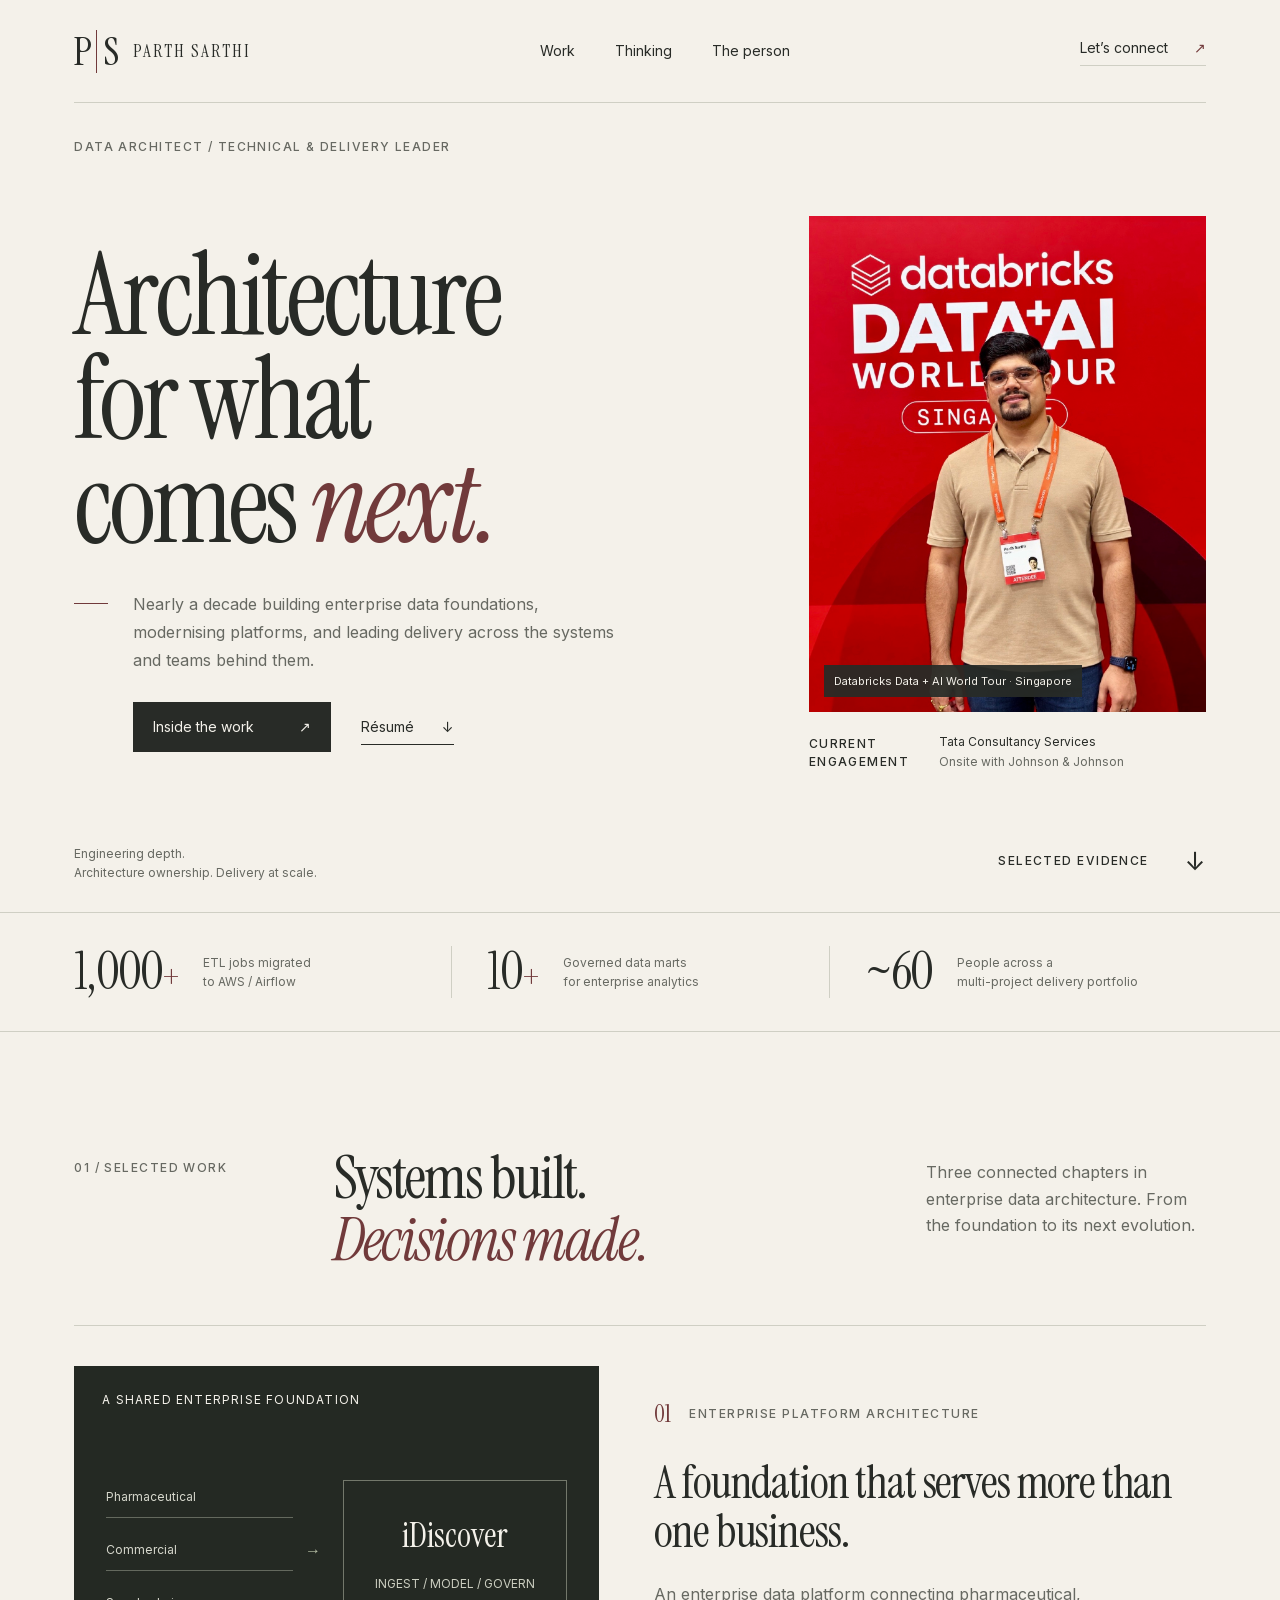
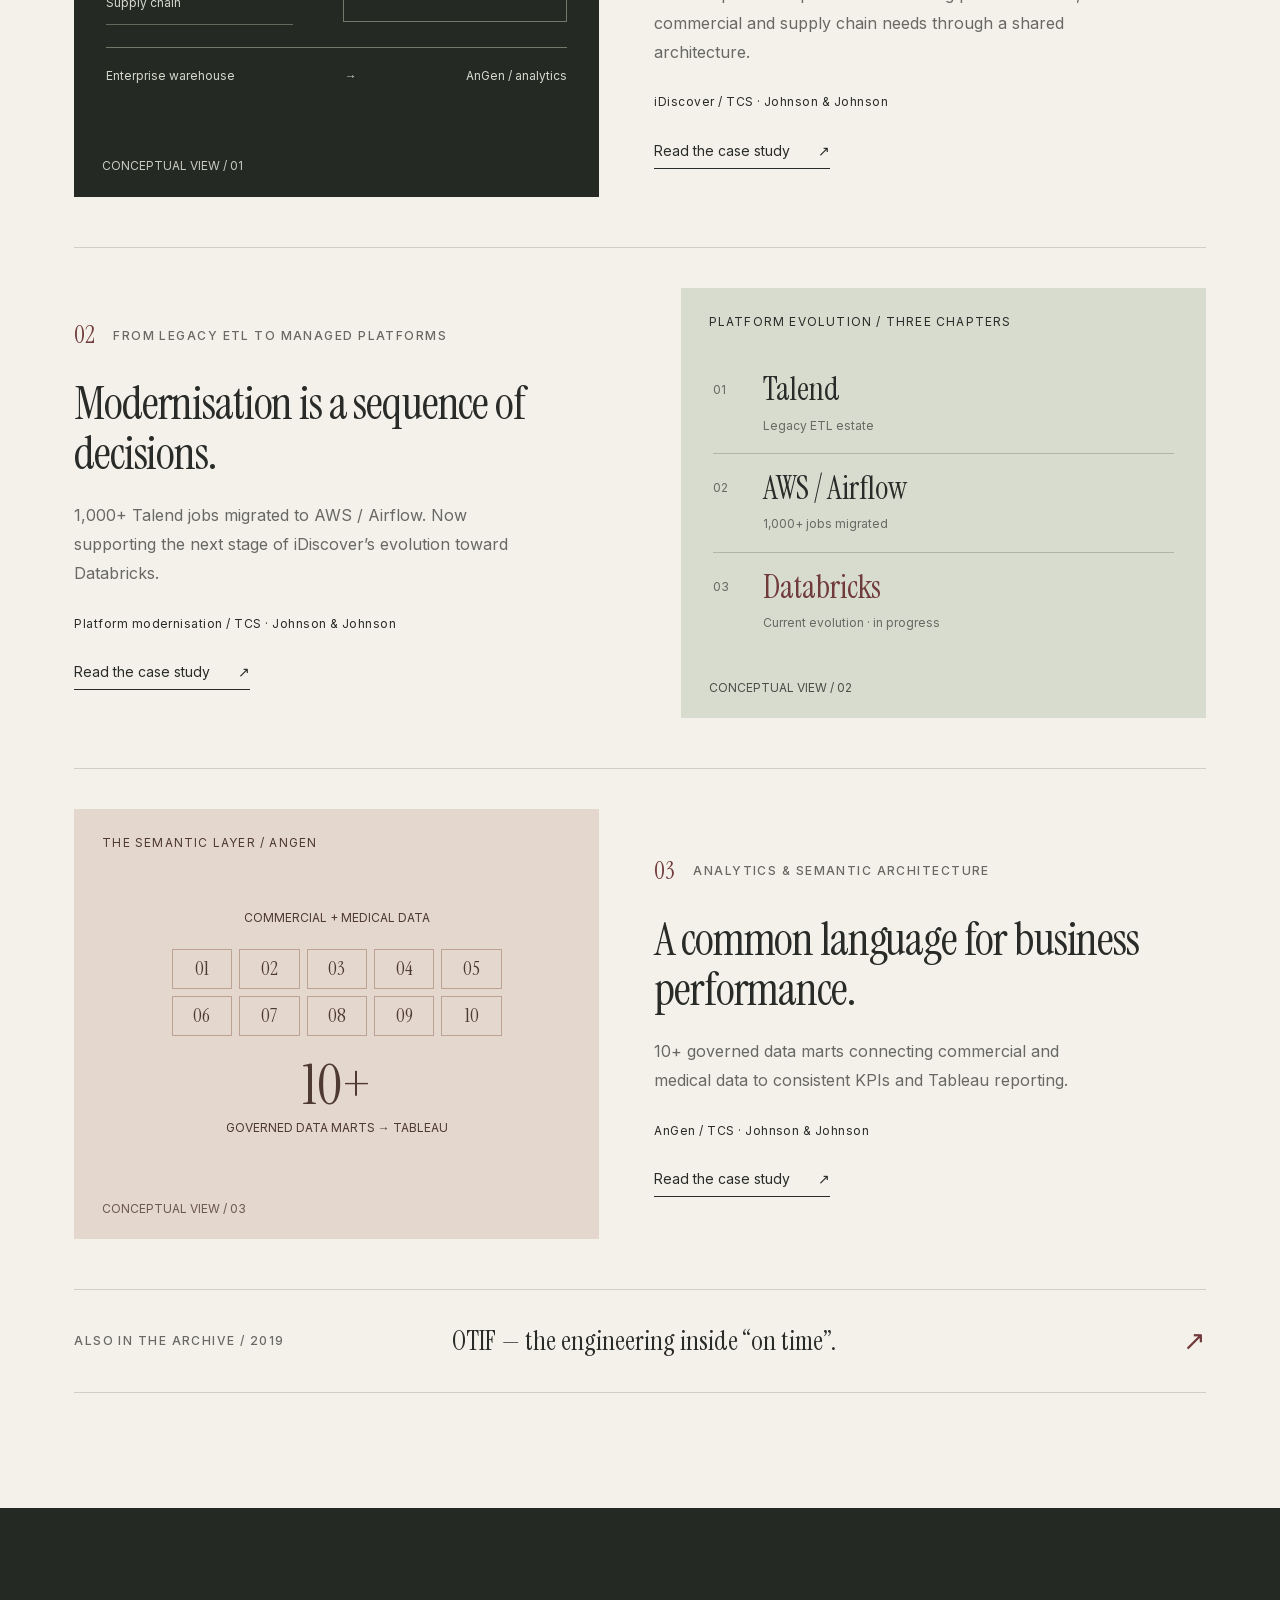
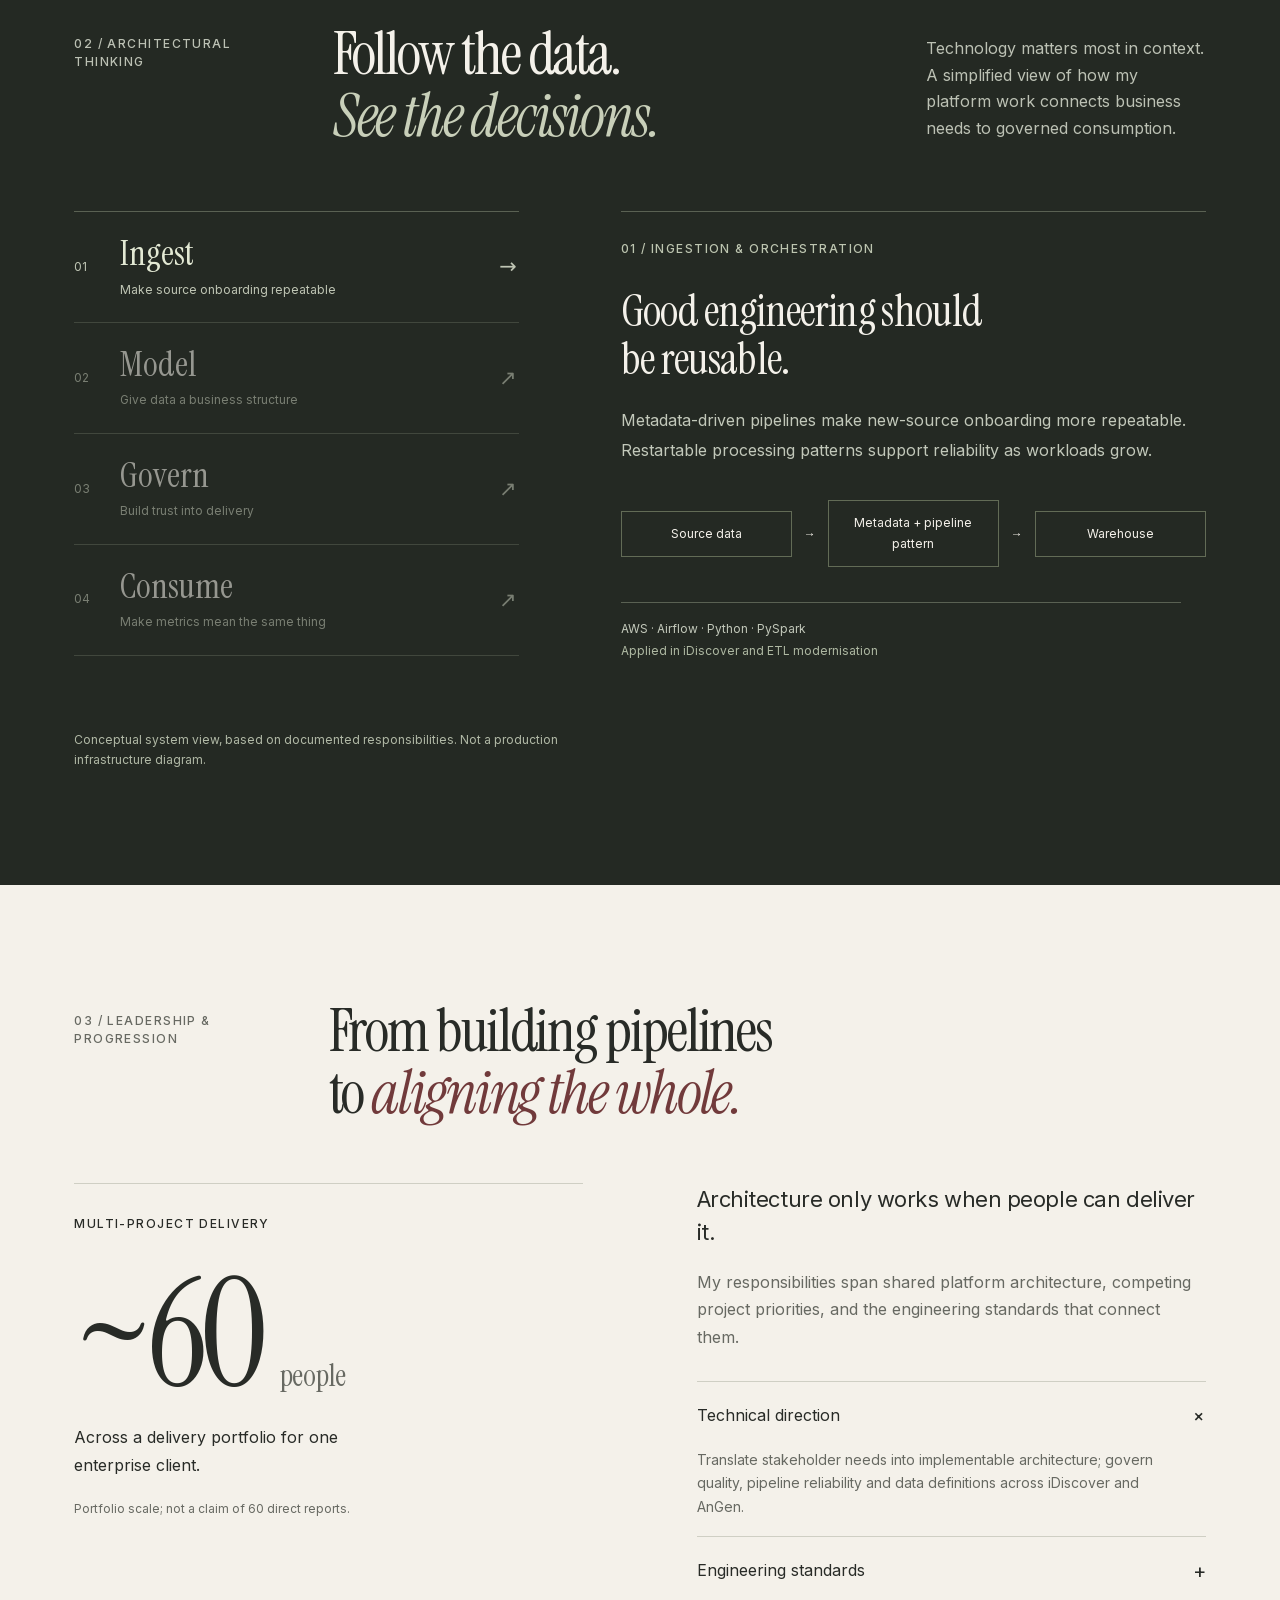
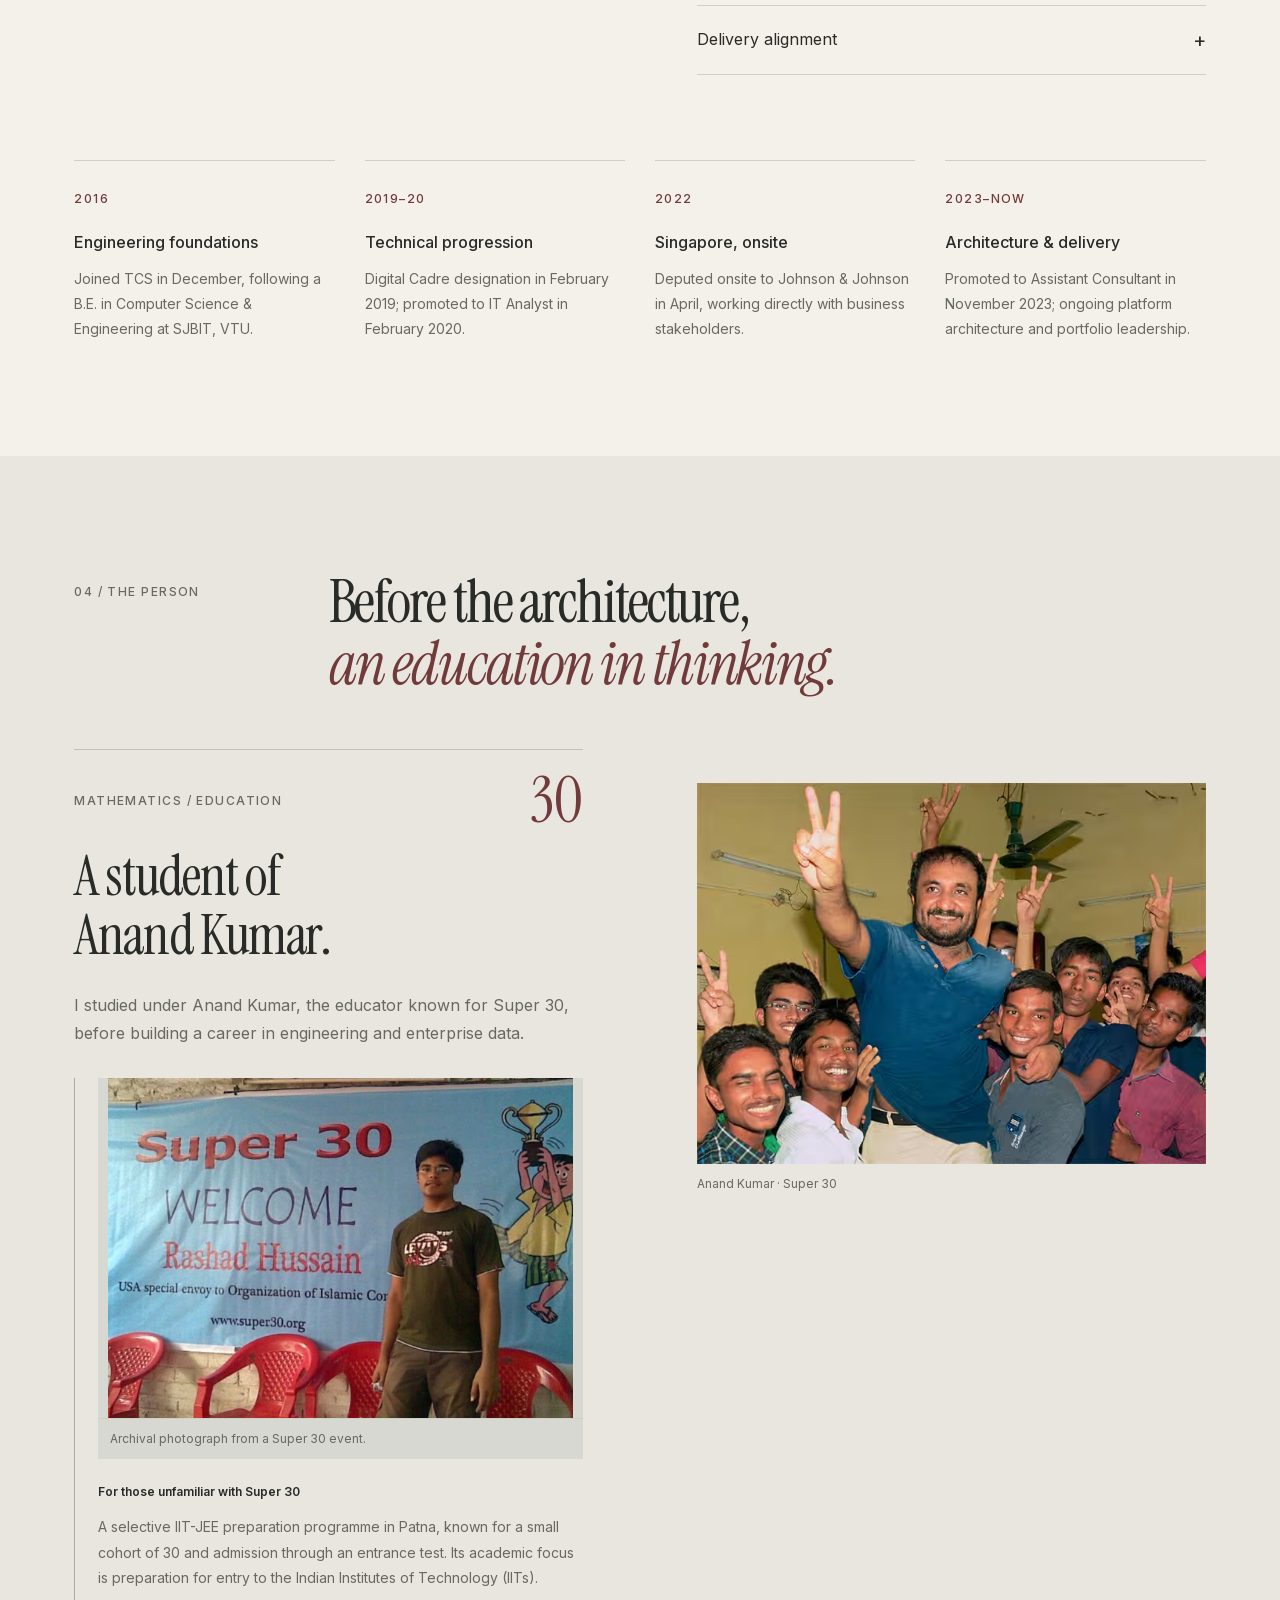
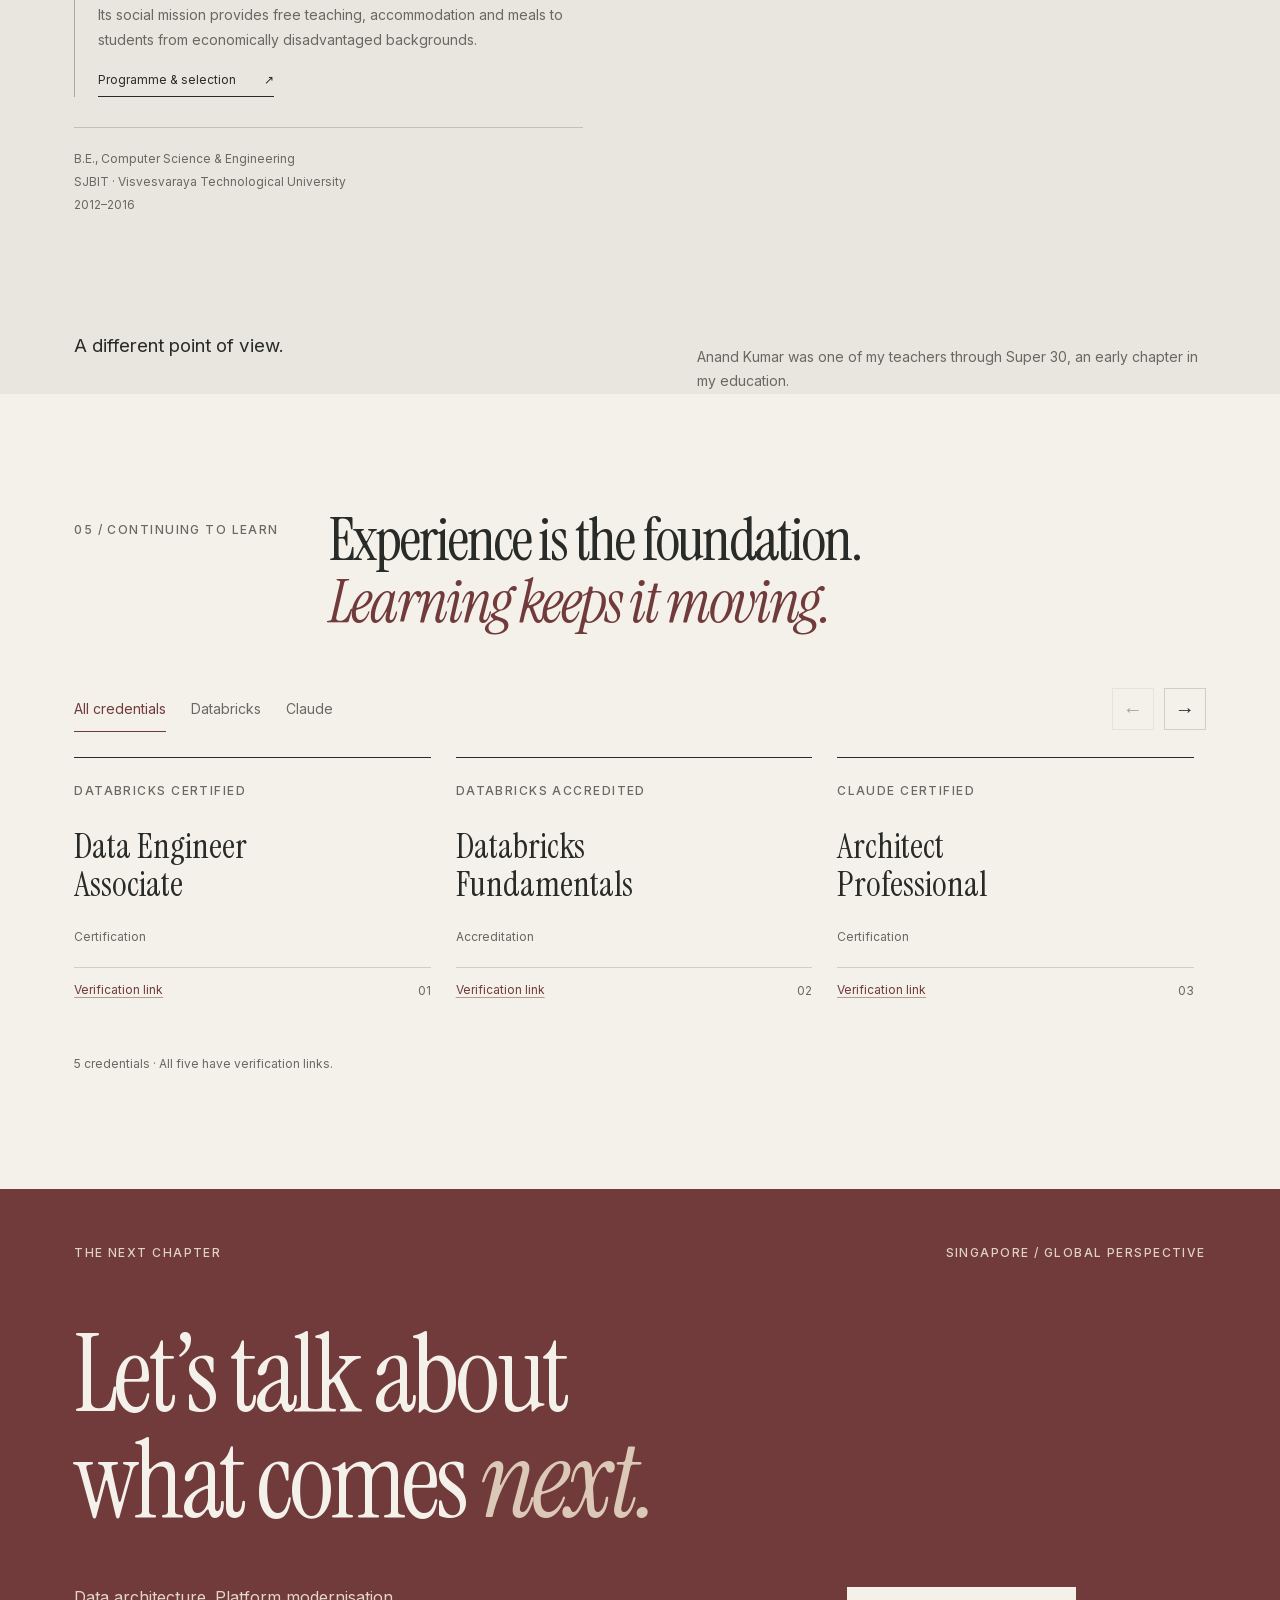
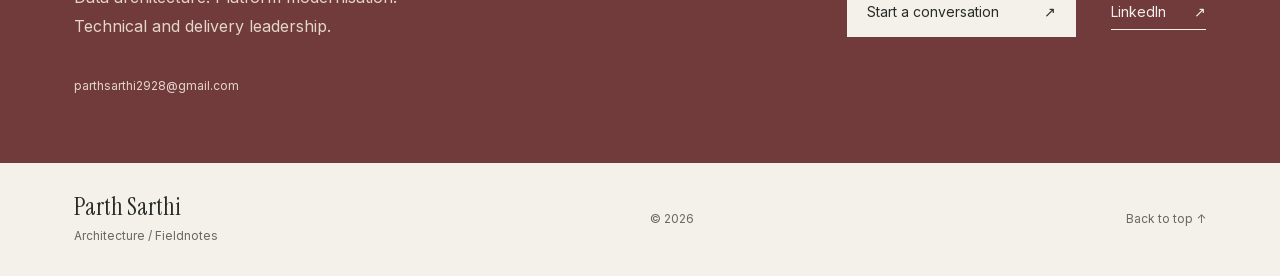
==== commit 65fa7bfd: "Update Site source" ====
--- a/index.html
+++ b/index.html
@@ -1,8 +1,8 @@
 <!doctype html>
-<html lang="en"><head><meta charset="utf-8"><meta name="viewport" content="width=device-width, initial-scale=1"><title>Parth Sarthi — Data Architecture &amp; Technical Leadership</title><meta name="description" content="Data architecture, platform modernisation and delivery leadership. Explore Parth Sarthi’s enterprise platforms, 1,000+ job migration and ~60-person delivery portfolio."><meta name="theme-color" content="#f4f1ea"><link rel="canonical" href="https://parth-sarthi-portfolio.parthsarthi2928.chatgpt.site/"><meta property="og:type" content="website"><meta property="og:title" content="Parth Sarthi — Data Architecture &amp; Technical Leadership"><meta property="og:description" content="Data architecture, platform modernisation and delivery leadership. Explore Parth Sarthi’s enterprise platforms, 1,000+ job migration and ~60-person delivery portfolio."><meta property="og:url" content="https://parth-sarthi-portfolio.parthsarthi2928.chatgpt.site/"><meta property="og:image" content="https://parth-sarthi-portfolio.parthsarthi2928.chatgpt.site/assets/social-preview.jpg"><meta property="og:image:width" content="1734"><meta property="og:image:height" content="907"><meta property="og:image:alt" content="Parth Sarthi — Data architecture, platform modernisation and technical leadership"><meta name="twitter:card" content="summary_large_image"><meta name="twitter:image" content="https://parth-sarthi-portfolio.parthsarthi2928.chatgpt.site/assets/social-preview.jpg"><meta name="twitter:title" content="Parth Sarthi — Data Architecture &amp; Technical Leadership"><meta name="twitter:description" content="Data architecture, platform modernisation and delivery leadership. Explore Parth Sarthi’s enterprise platforms, 1,000+ job migration and ~60-person delivery portfolio."><link rel="icon" href="assets/favicon.svg" type="image/svg+xml"><link rel="preload" href="assets/fonts/instrument-serif.woff2" as="font" type="font/woff2" crossorigin><link rel="stylesheet" href="styles.css"><script type="application/ld+json">{"@context": "https://schema.org", "@type": "Person", "name": "Parth Sarthi", "url": "https://parth-sarthi-portfolio.parthsarthi2928.chatgpt.site", "jobTitle": "Solution Architect", "email": "mailto:parthsarthi2928@gmail.com", "sameAs": ["https://linkedin.com/in/parthsarthi2928"], "worksFor": {"@type": "Organization", "name": "Tata Consultancy Services"}, "knowsAbout": ["Data architecture", "Data engineering", "Platform modernisation", "Technical leadership"]}</script><script src="script.js" defer></script><noscript><style>.mobile-menu[hidden]{display:flex!important;position:static;flex-direction:column;gap:12px;padding:20px 0;width:100%}.site-header{flex-wrap:wrap}.menu-toggle,.gallery-controls,.credential-filters{display:none!important}@media(min-width:761px){.mobile-menu[hidden]{display:none!important}}</style></noscript></head><body><a class="skip-link" href="#main">Skip to content</a><header class="site-header wrap"><a class="brand" href="index.html" aria-label="Parth Sarthi home"><span class="monogram">ps.</span><span>PARTH<br>SARTHI</span></a><nav class="desktop-nav" aria-label="Main navigation"><a href="index.html#selected-work">Work</a><a href="index.html#architecture">Thinking</a><a href="index.html#person">The person</a></nav><div class="header-end"><a href="mailto:parthsarthi2928@gmail.com" class="header-contact">Let’s connect <span>↗</span></a><button class="menu-toggle" type="button" aria-controls="mobile-menu" aria-expanded="false">Menu <span>+</span></button></div><nav id="mobile-menu" class="mobile-menu" aria-label="Mobile navigation" hidden><a href="index.html#selected-work">Selected work</a><a href="index.html#architecture">Architectural thinking</a><a href="index.html#leadership">Leadership</a><a href="index.html#person">The person</a><a href="index.html#contact">Contact</a><a href="assets/Parth-Sarthi-Resume.pdf">Read résumé ↗</a></nav></header><main id="main"><section class="hero wrap" id="top">
-  <div class="hero-index"><span class="eyebrow">DATA ARCHITECT / TECHNICAL & DELIVERY LEADER</span><span class="eyebrow">SINGAPORE · EST. IN ENGINEERING, 2016</span></div>
+<html lang="en"><head><meta charset="utf-8"><meta name="viewport" content="width=device-width, initial-scale=1"><title>Parth Sarthi — Data Architecture &amp; Technical Leadership</title><meta name="description" content="Data architecture, platform modernisation and delivery leadership. Explore Parth Sarthi’s enterprise platforms, 1,000+ job migration and ~60-person delivery portfolio."><meta name="theme-color" content="#f4f1ea"><link rel="canonical" href="https://parth-sarthi-portfolio.parthsarthi2928.chatgpt.site/"><meta property="og:type" content="website"><meta property="og:title" content="Parth Sarthi — Data Architecture &amp; Technical Leadership"><meta property="og:description" content="Data architecture, platform modernisation and delivery leadership. Explore Parth Sarthi’s enterprise platforms, 1,000+ job migration and ~60-person delivery portfolio."><meta property="og:url" content="https://parth-sarthi-portfolio.parthsarthi2928.chatgpt.site/"><meta property="og:image" content="https://parth-sarthi-portfolio.parthsarthi2928.chatgpt.site/assets/social-preview.jpg"><meta property="og:image:width" content="1734"><meta property="og:image:height" content="907"><meta property="og:image:alt" content="Parth Sarthi — Data architecture, platform modernisation and technical leadership"><meta name="twitter:card" content="summary_large_image"><meta name="twitter:image" content="https://parth-sarthi-portfolio.parthsarthi2928.chatgpt.site/assets/social-preview.jpg"><meta name="twitter:title" content="Parth Sarthi — Data Architecture &amp; Technical Leadership"><meta name="twitter:description" content="Data architecture, platform modernisation and delivery leadership. Explore Parth Sarthi’s enterprise platforms, 1,000+ job migration and ~60-person delivery portfolio."><link rel="icon" href="assets/favicon.svg" type="image/svg+xml"><link rel="preload" href="assets/fonts/instrument-serif.woff2" as="font" type="font/woff2" crossorigin><link rel="stylesheet" href="styles.css"><script type="application/ld+json">{"@context": "https://schema.org", "@type": "Person", "name": "Parth Sarthi", "url": "https://parth-sarthi-portfolio.parthsarthi2928.chatgpt.site", "jobTitle": "Solution Architect", "email": "mailto:parthsarthi2928@gmail.com", "sameAs": ["https://linkedin.com/in/parthsarthi2928"], "worksFor": {"@type": "Organization", "name": "Tata Consultancy Services"}, "knowsAbout": ["Data architecture", "Data engineering", "Platform modernisation", "Technical leadership"]}</script><script src="script.js" defer></script><noscript><style>.mobile-menu[hidden]{display:flex!important;position:static;flex-direction:column;gap:12px;padding:20px 0;width:100%}.site-header{flex-wrap:wrap}.menu-toggle,.gallery-controls,.credential-filters{display:none!important}@media(min-width:761px){.mobile-menu[hidden]{display:none!important}}</style></noscript></head><body><a class="skip-link" href="#main">Skip to content</a><header class="site-header wrap"><a class="brand" href="index.html" aria-label="Parth Sarthi home"><span class="brand-monogram" aria-hidden="true"><span>P</span><i></i><span>S</span></span><span class="brand-wordmark">PARTH SARTHI</span></a><nav class="desktop-nav" aria-label="Main navigation"><a href="index.html#selected-work">Work</a><a href="index.html#architecture">Thinking</a><a href="index.html#person">The person</a></nav><div class="header-end"><a href="mailto:parthsarthi2928@gmail.com" class="header-contact">Let’s connect <span>↗</span></a><button class="menu-toggle" type="button" aria-controls="mobile-menu" aria-expanded="false">Menu <span>+</span></button></div><nav id="mobile-menu" class="mobile-menu" aria-label="Mobile navigation" hidden><a href="index.html#selected-work">Selected work</a><a href="index.html#architecture">Architectural thinking</a><a href="index.html#leadership">Leadership</a><a href="index.html#person">The person</a><a href="index.html#contact">Contact</a><a href="assets/Parth-Sarthi-Resume.pdf">Read résumé ↗</a></nav></header><main id="main"><section class="hero wrap" id="top">
+  <div class="hero-index"><span class="eyebrow">DATA ARCHITECT / TECHNICAL & DELIVERY LEADER</span></div>
   <div class="hero-layout"><div class="hero-copy"><h1>Architecture<br>for what<br>comes <em>next.</em></h1><div class="hero-description"><span class="small-rule" aria-hidden="true"></span><p>Nearly a decade building enterprise data foundations, modernising platforms, and leading delivery across the systems and teams behind them.</p></div><div class="hero-actions"><a class="button dark" href="#selected-work">Inside the work <span>↗</span></a><a class="text-link" href="assets/Parth-Sarthi-Resume.pdf" target="_blank" rel="noopener">Résumé <span>↓</span></a></div></div>
-  <aside class="hero-aside"><div class="portrait-slot"><div class="slot-top"><span class="eyebrow">PARTH SARTHI</span><span>01 / PERSON</span></div><span class="portrait-monogram" aria-hidden="true">P<span>S</span></span><div class="slot-bottom"><p>The person<br>behind the systems.</p><span class="placeholder-label">PORTRAIT TO BE ADDED</span></div></div><div class="hero-role"><span class="eyebrow">CURRENT ENGAGEMENT</span><p>Tata Consultancy Services<br><span>Onsite with Johnson & Johnson</span></p></div></aside></div>
+  <aside class="hero-aside"><figure class="real-photo hero-portrait"><img src="assets/parth-portrait.jpg" alt="Parth Sarthi at the Databricks Data + AI World Tour in Singapore." width="1275" height="1700" loading="eager" style="aspect-ratio:1275 / 1700;object-fit:cover"><figcaption>Databricks Data + AI World Tour · Singapore</figcaption></figure><div class="hero-role"><span class="eyebrow">CURRENT ENGAGEMENT</span><p>Tata Consultancy Services<br><span>Onsite with Johnson & Johnson</span></p></div></aside></div>
   <div class="hero-foot"><p>Engineering depth.<br>Architecture ownership. Delivery at scale.</p><a href="#selected-work" class="scroll-cue"><span class="eyebrow">SELECTED EVIDENCE</span><span>↓</span></a></div>
 </section>
 <section class="evidence-band"><div class="wrap evidence-grid"><div><strong>1,000<span>+</span></strong><p>ETL jobs migrated<br>to AWS / Airflow</p></div><div><strong>10<span>+</span></strong><p>Governed data marts<br>for enterprise analytics</p></div><div><strong>~60</strong><p>People across a<br>multi-project delivery portfolio</p></div></div></section>
@@ -18,7 +18,7 @@
 <article id="system-consume"><span class="eyebrow">04 / ANALYTICS & SEMANTICS</span><h3>One definition.<br>Many decisions.</h3><p>Governed semantic data marts standardise the business logic behind KPI cards, commercial performance reporting and medical-field analytics.</p><div class="mini-flow"><span>Warehouse</span><span aria-hidden="true">→</span><span>10+ semantic marts</span><span aria-hidden="true">→</span><span>Tableau</span></div><p class="tool-context">Semantic modelling · SQL · MDM · Tableau<br><span>Applied in AnGen’s analytics layer</span></p></article></div></div><p class="diagram-note">Conceptual system view, based on documented responsibilities. Not a production infrastructure diagram.</p>
 </div></section>
 <section class="section wrap leadership" id="leadership"><div class="section-heading"><span class="eyebrow">03 / LEADERSHIP & PROGRESSION</span><h2>From building pipelines<br>to <em>aligning the whole.</em></h2></div><div class="leadership-layout"><div class="leadership-scale"><span class="eyebrow">MULTI-PROJECT DELIVERY</span><strong>~60<span>people</span></strong><p>Across a delivery portfolio for one enterprise client.</p><span class="scope-note">Portfolio scale; not a claim of 60 direct reports.</span></div><div class="leadership-copy"><p class="large-copy">Architecture only works when people can deliver it.</p><p>My responsibilities span shared platform architecture, competing project priorities, and the engineering standards that connect them.</p><div class="leadership-practices"><details open><summary>Technical direction <span>+</span></summary><p>Translate stakeholder needs into implementable architecture; govern quality, pipeline reliability and data definitions across iDiscover and AnGen.</p></details><details><summary>Engineering standards <span>+</span></summary><p>Mentor junior engineers, conduct code reviews, and administer Flyway repositories—reviewing, approving and merging changes for controlled database promotion.</p></details><details><summary>Delivery alignment <span>+</span></summary><p>Coordinate technical delivery across multiple projects for the same client, connecting shared architecture with project priorities and business requirements.</p></details></div></div></div><div class="journey"><article><span class="eyebrow">2016</span><h3>Engineering foundations</h3><p>Joined TCS in December, following a B.E. in Computer Science &amp; Engineering at SJBIT, VTU.</p></article><article><span class="eyebrow">2019–20</span><h3>Technical progression</h3><p>Digital Cadre designation in February 2019; promoted to IT Analyst in February 2020.</p></article><article><span class="eyebrow">2022</span><h3>Singapore, onsite</h3><p>Deputed onsite to Johnson &amp; Johnson in April, working directly with business stakeholders.</p></article><article><span class="eyebrow">2023–now</span><h3>Architecture &amp; delivery</h3><p>Promoted to Assistant Consultant in November 2023; ongoing platform architecture and portfolio leadership.</p></article></div></section>
-<section class="person-section" id="person"><div class="wrap section"><div class="section-heading"><span class="eyebrow">04 / THE PERSON</span><h2>Before the architecture,<br><em>an education in thinking.</em></h2></div><div class="person-layout"><div class="academic-note"><div class="academic-top"><span class="eyebrow">MATHEMATICS / EDUCATION</span><span class="academic-number">30</span></div><h3>A student of<br>Anand Kumar.</h3><p>I studied under Anand Kumar, the educator known for Super 30, before building a career in engineering and enterprise data.</p><div class="context-note"><h4>For those unfamiliar with Super 30</h4><p>A selective IIT-JEE preparation programme in Patna, known for a small cohort of 30 and admission through an entrance test. Its academic focus is preparation for entry to the Indian Institutes of Technology (IITs).</p><p>Its social mission provides free teaching, accommodation and meals to students from economically disadvantaged backgrounds.</p><a class="text-link" href="https://www.super30.org/FAQS.html" target="_blank" rel="noopener">Programme & selection <span>↗</span></a></div><p class="education-line">B.E., Computer Science & Engineering<br>SJBIT · Visvesvaraya Technological University<br>2012–2016</p></div><div class="personal-fieldnote"><div class="fieldnote-slot"><span class="eyebrow">PERSONAL FIELDNOTE / 01</span><p>A different<br><em>point of view.</em></p><div><span class="placeholder-label">PERSONAL PHOTOGRAPH TO BE ADDED</span><span>3:2</span></div></div><h3>There’s more to the story.</h3><p class="fieldnote-intro">A space for a real moment beyond work—and the story that makes it worth sharing.</p><p class="draft-note">Editorial space reserved for Parth’s photograph and personal story. No interests or community activities have been assumed.</p></div></div></div></section>
-<section class="section wrap learning" id="learning"><div class="section-heading"><span class="eyebrow">05 / CONTINUING TO LEARN</span><h2>Experience is the foundation.<br><em>Learning keeps it moving.</em></h2></div><div class="gallery-toolbar"><div class="credential-filters" aria-label="Filter credentials"><button type="button" data-filter="all" aria-pressed="true">All credentials</button><button type="button" data-filter="Databricks" aria-pressed="false">Databricks</button><button type="button" data-filter="Claude" aria-pressed="false">Claude</button></div><div class="gallery-controls"><button type="button" data-gallery-prev aria-label="Previous credentials">←</button><button type="button" data-gallery-next aria-label="Next credentials">→</button></div></div><div class="credential-gallery" id="credential-gallery" tabindex="0" aria-label="Professional credentials; scroll horizontally"><article class="credential-card" data-group="Databricks"><span class="eyebrow">Databricks Certified</span><h3>Data Engineer Associate</h3><p>Certification</p><div class="credential-bottom"><span>Verification link pending</span><span>01</span></div></article><article class="credential-card" data-group="Databricks"><span class="eyebrow">Databricks Accredited</span><h3>Databricks Fundamentals</h3><p>Accreditation</p><div class="credential-bottom"><span>Verification link pending</span><span>02</span></div></article><article class="credential-card" data-group="Claude"><span class="eyebrow">Claude Certified</span><h3>Architect Professional</h3><p>Credential listed in résumé</p><div class="credential-bottom"><span>Verification link pending</span><span>03</span></div></article><article class="credential-card" data-group="Claude"><span class="eyebrow">Claude Certified</span><h3>Developer Foundations</h3><p>Credential listed in résumé</p><div class="credential-bottom"><span>Verification link pending</span><span>04</span></div></article><article class="credential-card" data-group="Claude"><span class="eyebrow">Claude Certified</span><h3>Associate Foundations</h3><p>Credential listed in résumé</p><div class="credential-bottom"><span>Verification link pending</span><span>05</span></div></article></div><p class="credential-status" aria-live="polite">5 credentials · Names supplied in résumé; verification links and dates to be added.</p></section>
+<section class="person-section" id="person"><div class="wrap section"><div class="section-heading"><span class="eyebrow">04 / THE PERSON</span><h2>Before the architecture,<br><em>an education in thinking.</em></h2></div><div class="person-layout"><div class="academic-note"><div class="academic-top"><span class="eyebrow">MATHEMATICS / EDUCATION</span><span class="academic-number">30</span></div><h3>A student of<br>Anand Kumar.</h3><p>I studied under Anand Kumar, the educator known for Super 30, before building a career in engineering and enterprise data.</p><div class="context-note"><figure class="real-photo super30-photo"><img src="assets/super-30-programme.jpg" alt="Archival photograph of a Super 30 event banner and a young man standing beside it." width="1250" height="914" loading="lazy" style="aspect-ratio:1250 / 914;object-fit:cover"><figcaption>Archival photograph from a Super 30 event.</figcaption></figure><h4>For those unfamiliar with Super 30</h4><p>A selective IIT-JEE preparation programme in Patna, known for a small cohort of 30 and admission through an entrance test. Its academic focus is preparation for entry to the Indian Institutes of Technology (IITs).</p><p>Its social mission provides free teaching, accommodation and meals to students from economically disadvantaged backgrounds.</p><a class="text-link" href="https://www.super30.org/FAQS.html" target="_blank" rel="noopener">Programme & selection <span>↗</span></a></div><p class="education-line">B.E., Computer Science & Engineering<br>SJBIT · Visvesvaraya Technological University<br>2012–2016</p></div><div class="personal-fieldnote"><figure class="real-photo fieldnote-photo"><img src="assets/anand-sir.avif" alt="Anand Kumar, the educator Parth studied under through Super 30." width="650" height="487" loading="lazy" style="aspect-ratio:650 / 487;object-fit:cover"><figcaption>Anand Kumar · Super 30</figcaption></figure></div><h3>A different point of view.</h3><p class="fieldnote-intro">Anand Kumar was one of my teachers through Super 30, an early chapter in my education.</p></div></div></div></section>
+<section class="section wrap learning" id="learning"><div class="section-heading"><span class="eyebrow">05 / CONTINUING TO LEARN</span><h2>Experience is the foundation.<br><em>Learning keeps it moving.</em></h2></div><div class="gallery-toolbar"><div class="credential-filters" aria-label="Filter credentials"><button type="button" data-filter="all" aria-pressed="true">All credentials</button><button type="button" data-filter="Databricks" aria-pressed="false">Databricks</button><button type="button" data-filter="Claude" aria-pressed="false">Claude</button></div><div class="gallery-controls"><button type="button" data-gallery-prev aria-label="Previous credentials">←</button><button type="button" data-gallery-next aria-label="Next credentials">→</button></div></div><div class="credential-gallery" id="credential-gallery" tabindex="0" aria-label="Professional credentials; scroll horizontally"><article class="credential-card" data-group="Databricks"><span class="eyebrow">Databricks Certified</span><h3>Data Engineer Associate</h3><p>Certification</p><div class="credential-bottom"><div class="credential-verifications"><a href="https://credentials.databricks.com/f15c2ebb-4aef-404e-b9d9-c94a98a530a0#acc.aiQZCYOu" target="_blank" rel="noopener noreferrer">Verification link</a></div><span>01</span></div></article><article class="credential-card" data-group="Databricks"><span class="eyebrow">Databricks Accredited</span><h3>Databricks Fundamentals</h3><p>Accreditation</p><div class="credential-bottom"><div class="credential-verifications"><a href="https://credentials.databricks.com/201a2214-502b-41ec-b8c9-1dfa63dad0ca#acc.VJugpckK" target="_blank" rel="noopener noreferrer">Verification link</a></div><span>02</span></div></article><article class="credential-card" data-group="Claude"><span class="eyebrow">Claude Certified</span><h3>Architect Professional</h3><p>Certification</p><div class="credential-bottom"><div class="credential-verifications"><a href="https://www.credly.com/badges/c57fc7d3-00bf-4f54-9a64-ca5c960165f4/public_url" target="_blank" rel="noopener noreferrer">Verification link</a></div><span>03</span></div></article><article class="credential-card" data-group="Claude"><span class="eyebrow">Claude Certified</span><h3>Developer Foundations</h3><p>Certification</p><div class="credential-bottom"><div class="credential-verifications"><a href="https://www.credly.com/badges/e1dc1d64-bfd6-4637-b072-cfb55341c694/public_url" target="_blank" rel="noopener noreferrer">Verification link</a></div><span>04</span></div></article><article class="credential-card" data-group="Claude"><span class="eyebrow">Claude Certified</span><h3>Associate Foundations</h3><p>Certification</p><div class="credential-bottom"><div class="credential-verifications"><a href="https://www.credly.com/badges/ae996572-3b55-4da8-8b9e-5ec533519d74/public_url" target="_blank" rel="noopener noreferrer">Verification link</a></div><span>05</span></div></article></div><p class="credential-status" aria-live="polite">5 credentials · All five have verification links.</p></section>
 <section class="contact-section" id="contact"><div class="wrap"><div class="contact-top"><span class="eyebrow">THE NEXT CHAPTER</span><span class="eyebrow">SINGAPORE / GLOBAL PERSPECTIVE</span></div><h2>Let’s talk about<br>what comes <em>next.</em></h2><div class="contact-bottom"><p>Data architecture. Platform modernisation.<br>Technical and delivery leadership.</p><div><a class="button light" href="mailto:parthsarthi2928@gmail.com">Start a conversation <span>↗</span></a><a class="text-link" href="https://linkedin.com/in/parthsarthi2928" target="_blank" rel="noopener">LinkedIn <span>↗</span></a></div></div><a class="contact-email" href="mailto:parthsarthi2928@gmail.com">parthsarthi2928@gmail.com</a></div></section>
 </main><footer class="site-footer wrap"><a class="footer-brand" href="index.html">Parth Sarthi<span>Architecture / Fieldnotes</span></a><span>© <span data-year>2026</span></span><a href="#main">Back to top ↑</a></footer></body></html>
--- a/styles.css
+++ b/styles.css
@@ -124,17 +124,29 @@
   align-items:center;
   gap:16px
 }
-.monogram {
+.brand-monogram {
+  display:flex;
+  align-items:center;
+  justify-content:center;
+  gap:6px;
+  height:48px;
   font-family:var(--serif);
-  font-size:49px;
-  letter-spacing:-.07em;
-  line-height:.8
-}
-.brand>span:last-child {
-  font-size:10px;
-  line-height:1.3;
+  font-size:39px;
+  line-height:1;
+  letter-spacing:-.06em
+}
+.brand-monogram i {
+  align-self:center;
+  width:1px;
+  height:43px;
+  background:var(--accent)
+}
+.brand-wordmark {
+  font-family:var(--serif);
+  font-size:17px;
   letter-spacing:.12em;
-  font-weight:600
+  line-height:1;
+  white-space:nowrap
 }
 .desktop-nav {
   display:flex;
@@ -1511,14 +1523,20 @@
     padding:22px 0;
     gap:15px
   }
-  .monogram {
-    font-size:42px
+  .brand-monogram {
+    height:40px;
+    font-size:33px;
+    gap:5px
+  }
+  .brand-monogram i {
+    height:36px
+  }
+  .brand-wordmark {
+    font-size:14px;
+    letter-spacing:.1em
   }
   .brand {
-    gap:12px
-  }
-  .brand>span:last-child {
-    font-size:9px
+    gap:11px
   }
   .desktop-nav {
     display:none
@@ -1614,13 +1632,18 @@
     gap:25px;
     padding-top:0
   }
-  .portrait-slot {
-    aspect-ratio:1.1;
-    padding:15px;
-    min-height:180px
-  }
-  .portrait-monogram {
-    font-size:155px
+  .hero-aside>.hero-portrait {
+    min-height:215px;
+    aspect-ratio:4/5
+  }
+  .hero-aside>.hero-portrait figcaption {
+    bottom:9px;
+    left:9px;
+    padding:5px 7px;
+    font-size:10px
+  }
+  .super30-photo img {
+    max-height:270px
   }
   .slot-top>.eyebrow {
     font-size:7px
@@ -2327,8 +2350,64 @@
 .real-photo figcaption {
   font-size:12px;
   color:var(--muted);
-  margin-top:10px
-}
+  margin-top:10px;
+  line-height:1.65
+}
+.hero-aside>.hero-portrait {
+  width:100%;
+  aspect-ratio:4/5;
+  position:relative;
+  overflow:hidden;
+  background:var(--pale)
+}
+.hero-aside>.hero-portrait img {
+  height:100%;
+  object-fit:cover;
+  object-position:center 40%
+}
+.hero-aside>.hero-portrait figcaption {
+  position:absolute;
+  bottom:15px;
+  left:15px;
+  background:#282b27eF;
+  color:var(--paper);
+  padding:7px 10px;
+  font-size:11px
+}
+.super30-photo {
+  margin:20px 0 23px;
+  padding:0;
+  background:#d6d8d1
+}
+.super30-photo img {
+  max-height:340px;
+  object-fit:contain!important;
+  object-position:center;
+  background:#d6d8d1
+}
+.super30-photo figcaption {
+  margin-top:0;
+  padding:10px 12px;
+  border-top:1px solid var(--line)
+}
+.credential-verifications {
+  display:flex;
+  flex-direction:column;
+  gap:5px;
+  align-items:flex-start
+}
+.credential-verifications a {
+  color:var(--accent);
+  text-decoration:underline;
+  text-decoration-color:#b99a91;
+  text-underline-offset:3px;
+  font-size:12px;
+  line-height:1.5
+}
+.credential-verifications a:hover {
+  text-decoration-color:var(--accent)
+}
+
 .additional-stories {
   border-top:1px solid var(--line)
 }
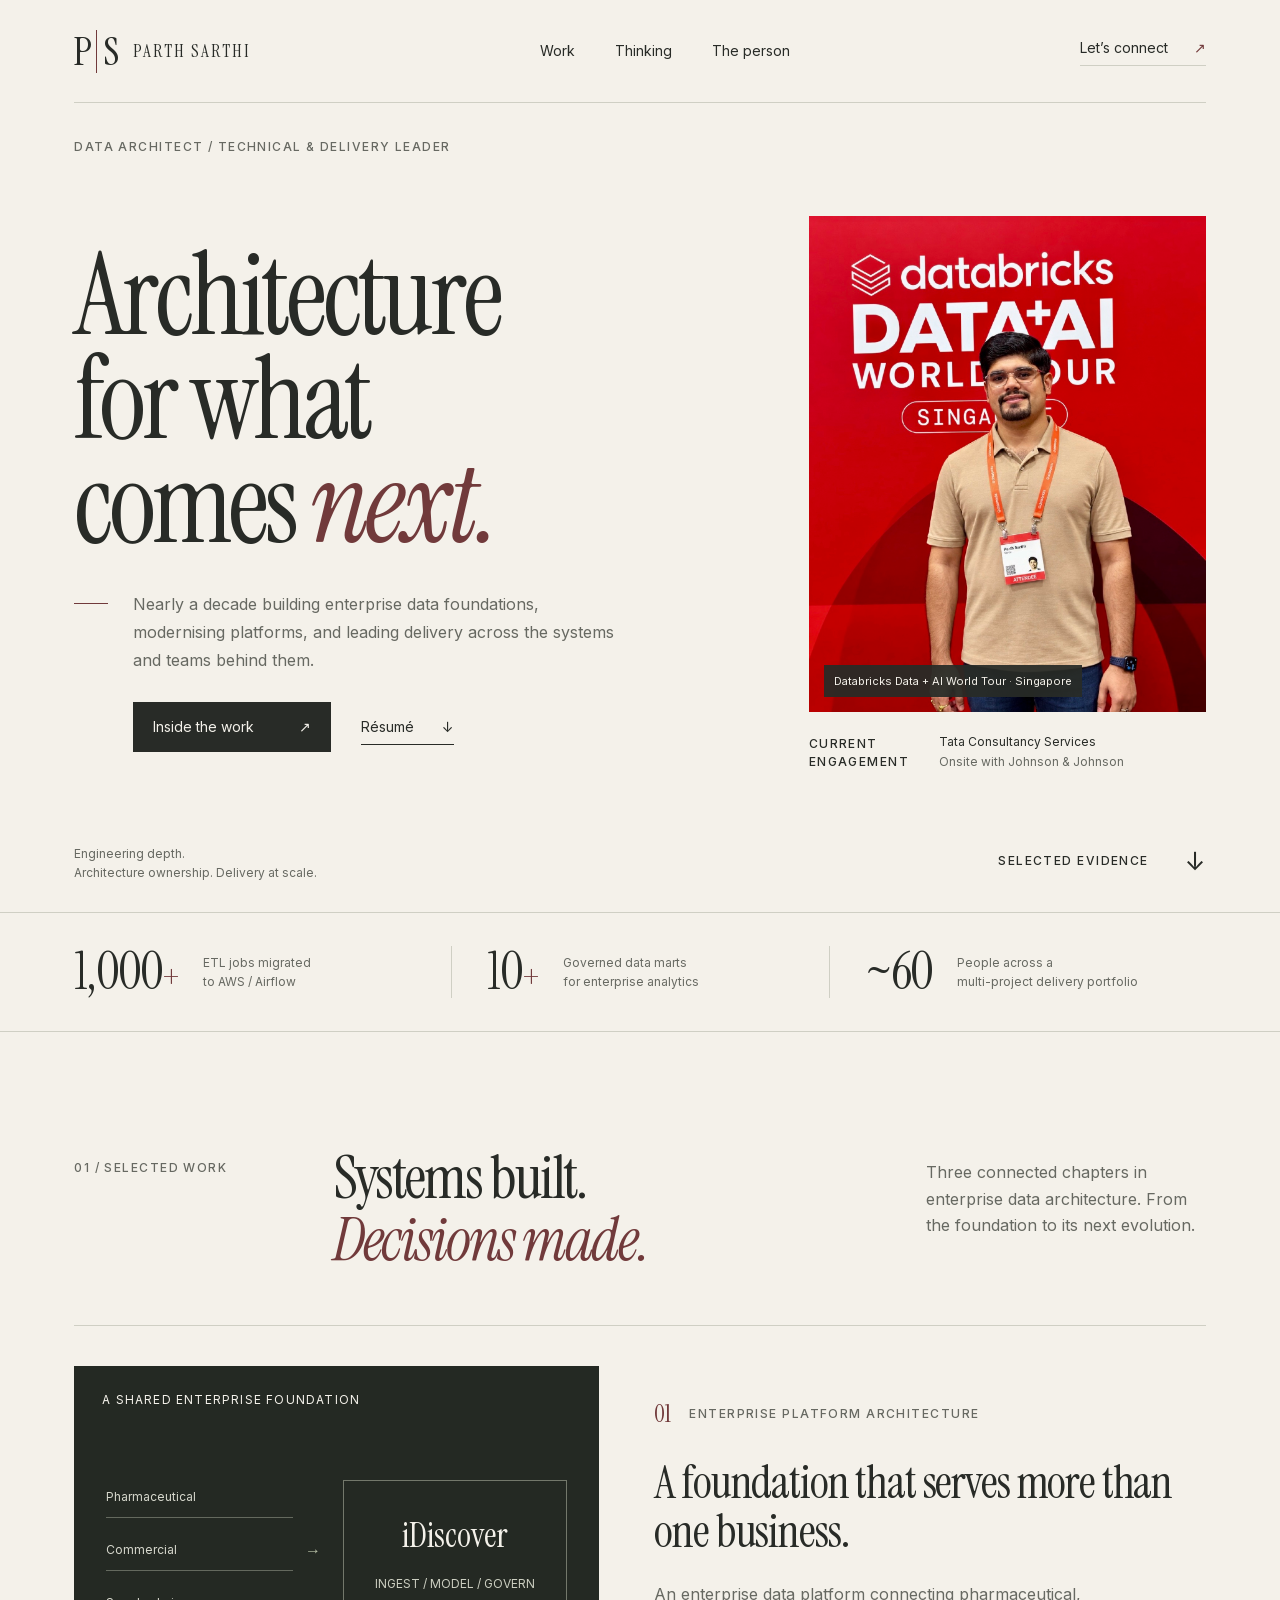
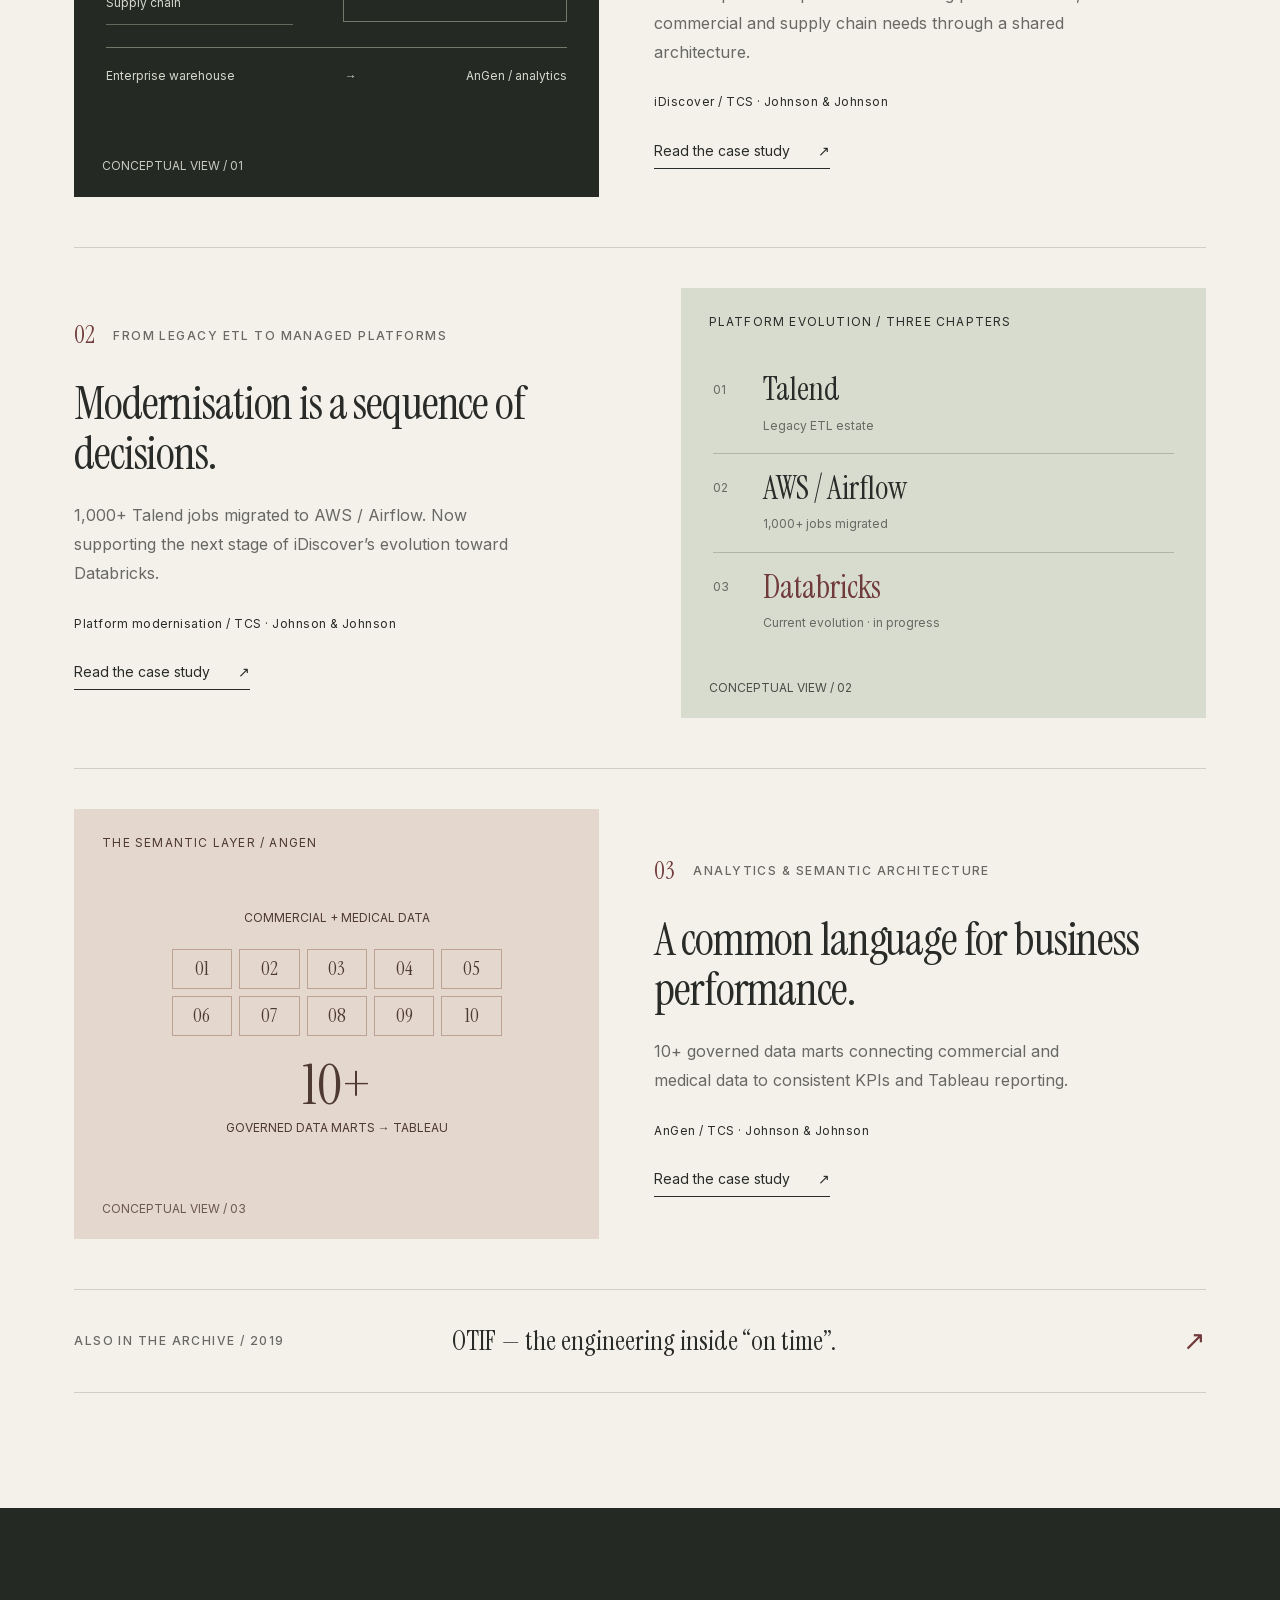
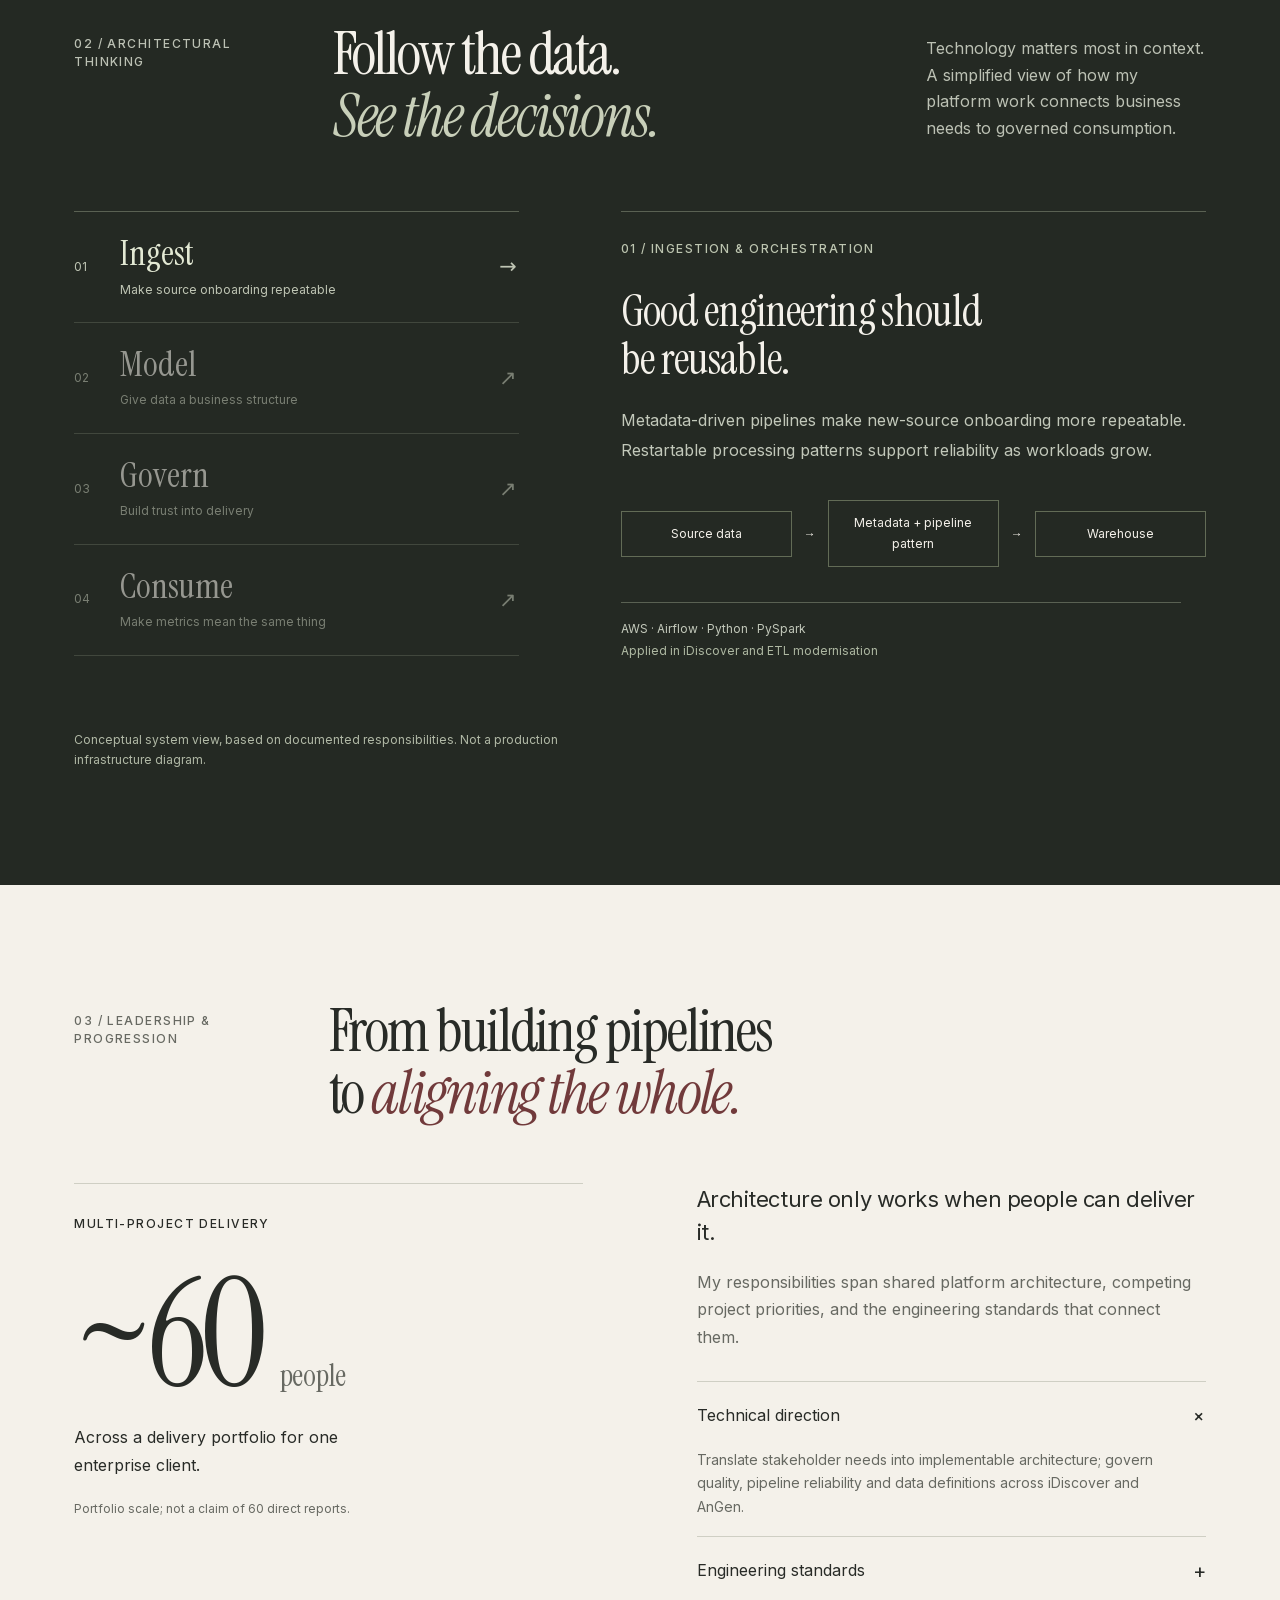
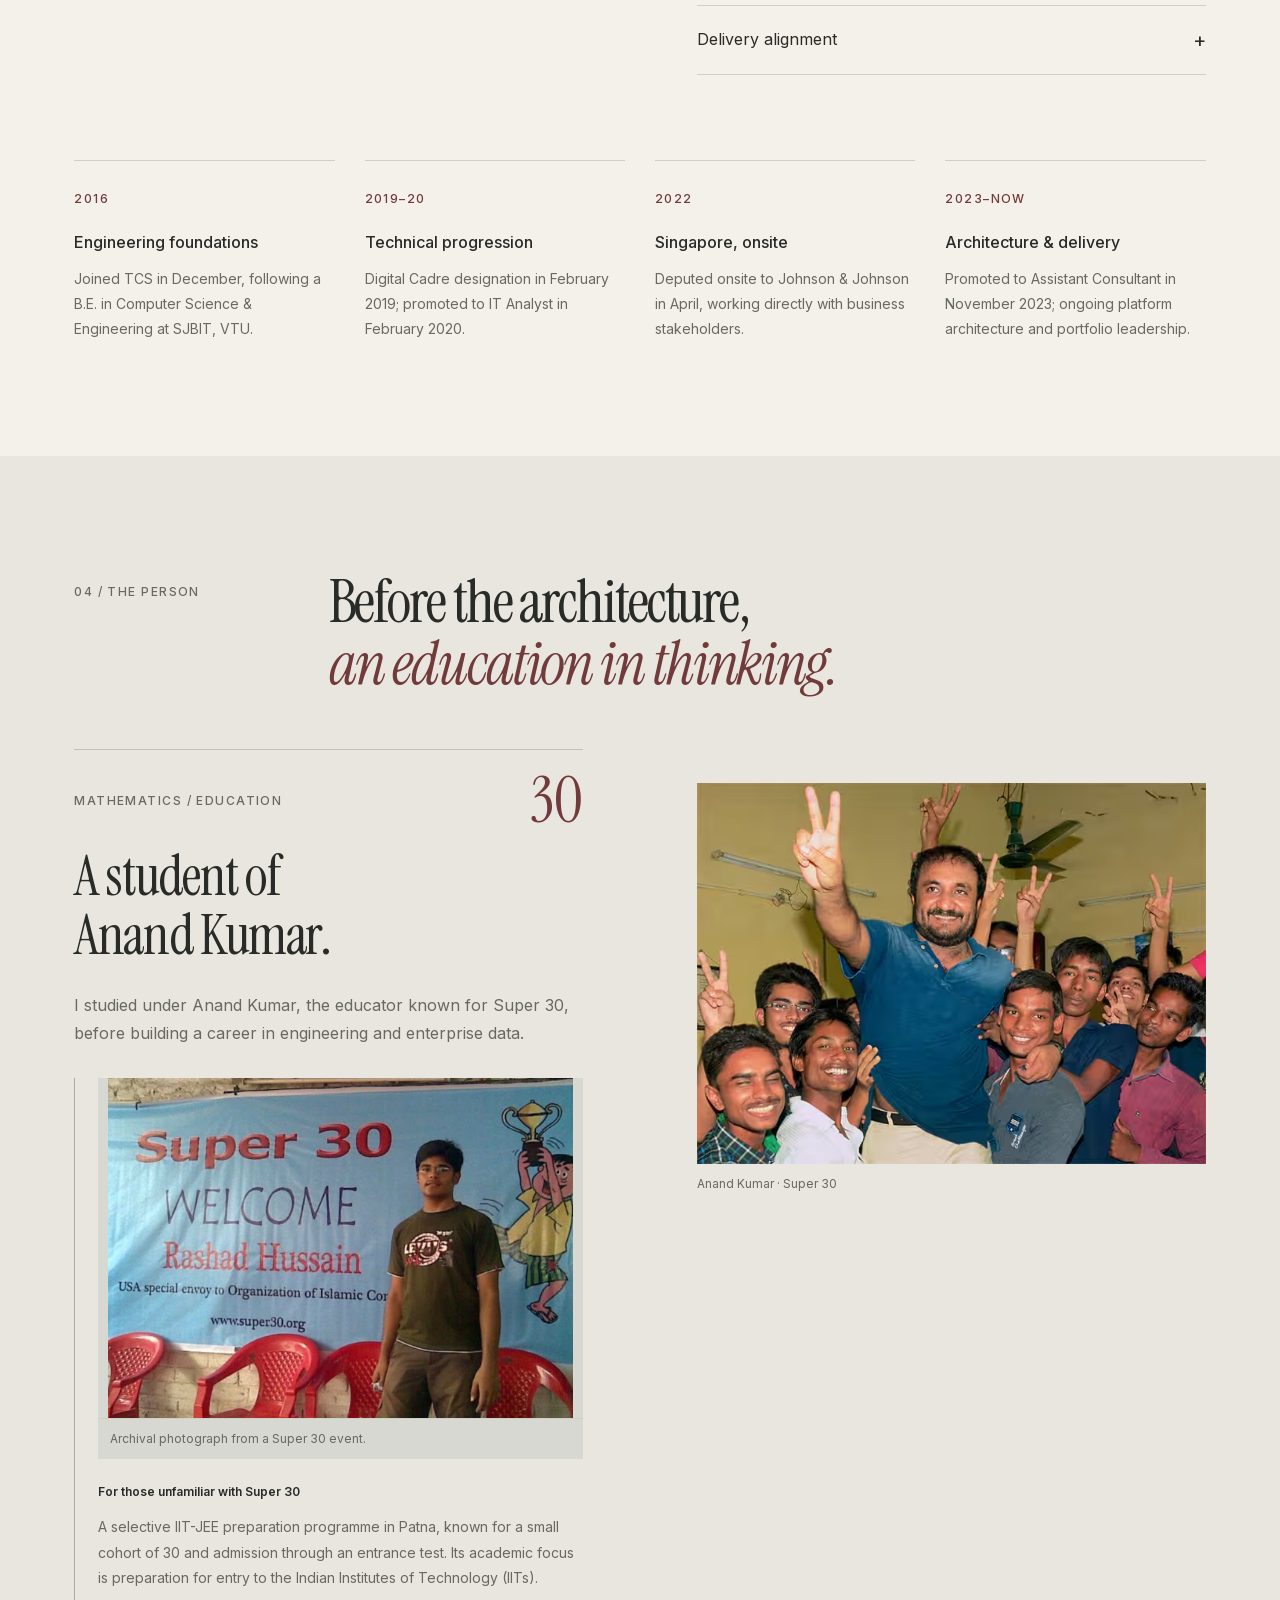
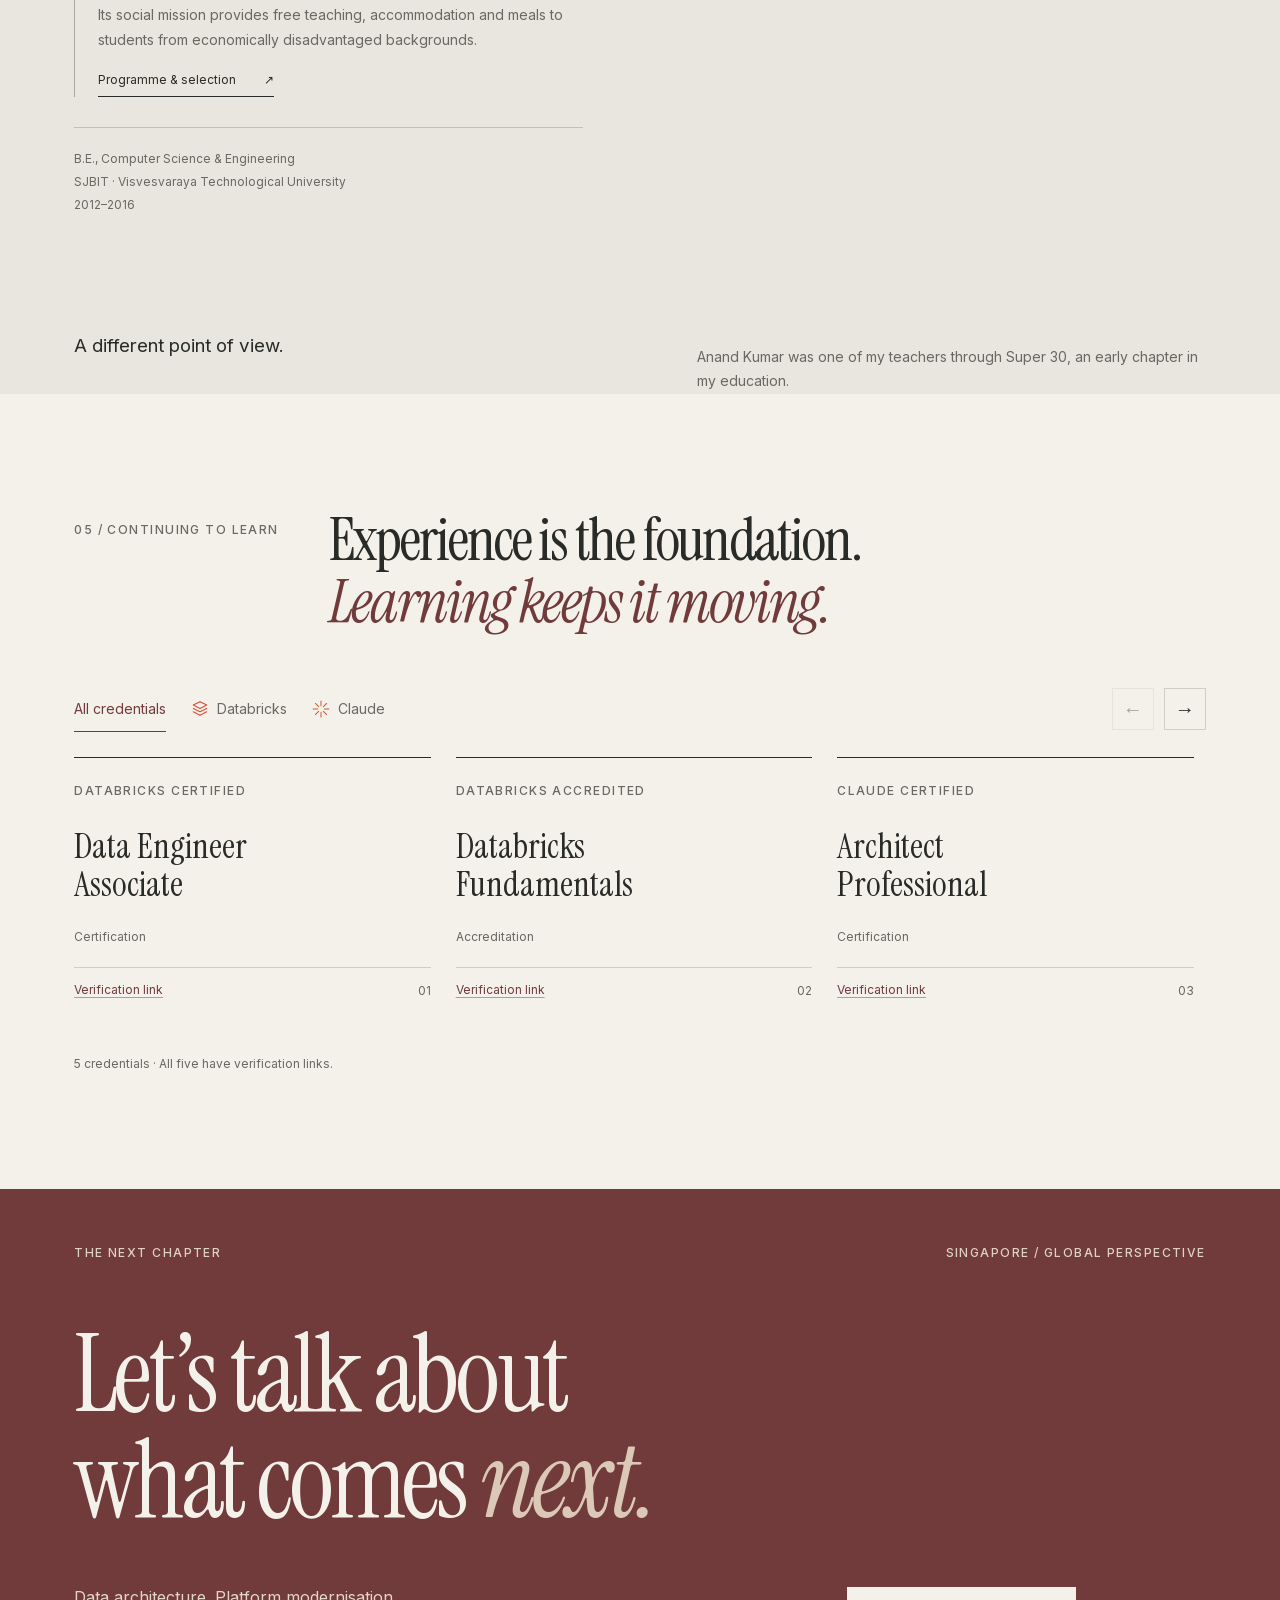
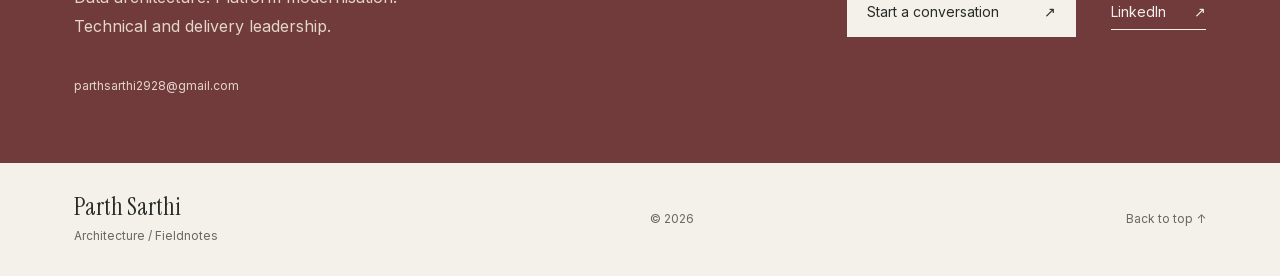
==== commit f2d72343: "Fix credential filters and remove savings caveat" ====
--- a/index.html
+++ b/index.html
@@ -1,5 +1,5 @@
 <!doctype html>
-<html lang="en"><head><meta charset="utf-8"><meta name="viewport" content="width=device-width, initial-scale=1"><title>Parth Sarthi — Data Architecture &amp; Technical Leadership</title><meta name="description" content="Data architecture, platform modernisation and delivery leadership. Explore Parth Sarthi’s enterprise platforms, 1,000+ job migration and ~60-person delivery portfolio."><meta name="theme-color" content="#f4f1ea"><link rel="canonical" href="https://parth-sarthi-portfolio.parthsarthi2928.chatgpt.site/"><meta property="og:type" content="website"><meta property="og:title" content="Parth Sarthi — Data Architecture &amp; Technical Leadership"><meta property="og:description" content="Data architecture, platform modernisation and delivery leadership. Explore Parth Sarthi’s enterprise platforms, 1,000+ job migration and ~60-person delivery portfolio."><meta property="og:url" content="https://parth-sarthi-portfolio.parthsarthi2928.chatgpt.site/"><meta property="og:image" content="https://parth-sarthi-portfolio.parthsarthi2928.chatgpt.site/assets/social-preview.jpg"><meta property="og:image:width" content="1734"><meta property="og:image:height" content="907"><meta property="og:image:alt" content="Parth Sarthi — Data architecture, platform modernisation and technical leadership"><meta name="twitter:card" content="summary_large_image"><meta name="twitter:image" content="https://parth-sarthi-portfolio.parthsarthi2928.chatgpt.site/assets/social-preview.jpg"><meta name="twitter:title" content="Parth Sarthi — Data Architecture &amp; Technical Leadership"><meta name="twitter:description" content="Data architecture, platform modernisation and delivery leadership. Explore Parth Sarthi’s enterprise platforms, 1,000+ job migration and ~60-person delivery portfolio."><link rel="icon" href="assets/favicon.svg" type="image/svg+xml"><link rel="preload" href="assets/fonts/instrument-serif.woff2" as="font" type="font/woff2" crossorigin><link rel="stylesheet" href="styles.css"><script type="application/ld+json">{"@context": "https://schema.org", "@type": "Person", "name": "Parth Sarthi", "url": "https://parth-sarthi-portfolio.parthsarthi2928.chatgpt.site", "jobTitle": "Solution Architect", "email": "mailto:parthsarthi2928@gmail.com", "sameAs": ["https://linkedin.com/in/parthsarthi2928"], "worksFor": {"@type": "Organization", "name": "Tata Consultancy Services"}, "knowsAbout": ["Data architecture", "Data engineering", "Platform modernisation", "Technical leadership"]}</script><script src="script.js" defer></script><noscript><style>.mobile-menu[hidden]{display:flex!important;position:static;flex-direction:column;gap:12px;padding:20px 0;width:100%}.site-header{flex-wrap:wrap}.menu-toggle,.gallery-controls,.credential-filters{display:none!important}@media(min-width:761px){.mobile-menu[hidden]{display:none!important}}</style></noscript></head><body><a class="skip-link" href="#main">Skip to content</a><header class="site-header wrap"><a class="brand" href="index.html" aria-label="Parth Sarthi home"><span class="brand-monogram" aria-hidden="true"><span>P</span><i></i><span>S</span></span><span class="brand-wordmark">PARTH SARTHI</span></a><nav class="desktop-nav" aria-label="Main navigation"><a href="index.html#selected-work">Work</a><a href="index.html#architecture">Thinking</a><a href="index.html#person">The person</a></nav><div class="header-end"><a href="mailto:parthsarthi2928@gmail.com" class="header-contact">Let’s connect <span>↗</span></a><button class="menu-toggle" type="button" aria-controls="mobile-menu" aria-expanded="false">Menu <span>+</span></button></div><nav id="mobile-menu" class="mobile-menu" aria-label="Mobile navigation" hidden><a href="index.html#selected-work">Selected work</a><a href="index.html#architecture">Architectural thinking</a><a href="index.html#leadership">Leadership</a><a href="index.html#person">The person</a><a href="index.html#contact">Contact</a><a href="assets/Parth-Sarthi-Resume.pdf">Read résumé ↗</a></nav></header><main id="main"><section class="hero wrap" id="top">
+<html lang="en"><head><meta charset="utf-8"><meta name="viewport" content="width=device-width, initial-scale=1"><title>Parth Sarthi — Data Architecture &amp; Technical Leadership</title><meta name="description" content="Data architecture, platform modernisation and delivery leadership. Explore Parth Sarthi’s enterprise platforms, 1,000+ job migration and ~60-person delivery portfolio."><meta name="theme-color" content="#f4f1ea"><link rel="canonical" href="https://parth-sarthi-portfolio.parthsarthi2928.chatgpt.site/"><meta property="og:type" content="website"><meta property="og:title" content="Parth Sarthi — Data Architecture &amp; Technical Leadership"><meta property="og:description" content="Data architecture, platform modernisation and delivery leadership. Explore Parth Sarthi’s enterprise platforms, 1,000+ job migration and ~60-person delivery portfolio."><meta property="og:url" content="https://parth-sarthi-portfolio.parthsarthi2928.chatgpt.site/"><meta property="og:image" content="https://parth-sarthi-portfolio.parthsarthi2928.chatgpt.site/assets/social-preview.jpg"><meta property="og:image:width" content="1734"><meta property="og:image:height" content="907"><meta property="og:image:alt" content="Parth Sarthi — Data architecture, platform modernisation and technical leadership"><meta name="twitter:card" content="summary_large_image"><meta name="twitter:image" content="https://parth-sarthi-portfolio.parthsarthi2928.chatgpt.site/assets/social-preview.jpg"><meta name="twitter:title" content="Parth Sarthi — Data Architecture &amp; Technical Leadership"><meta name="twitter:description" content="Data architecture, platform modernisation and delivery leadership. Explore Parth Sarthi’s enterprise platforms, 1,000+ job migration and ~60-person delivery portfolio."><link rel="icon" href="assets/favicon.svg" type="image/svg+xml"><link rel="preload" href="assets/fonts/instrument-serif.woff2" as="font" type="font/woff2" crossorigin><link rel="stylesheet" href="styles.css?v=2c4e01614a60"><script type="application/ld+json">{"@context": "https://schema.org", "@type": "Person", "name": "Parth Sarthi", "url": "https://parth-sarthi-portfolio.parthsarthi2928.chatgpt.site", "jobTitle": "Solution Architect", "email": "mailto:parthsarthi2928@gmail.com", "sameAs": ["https://linkedin.com/in/parthsarthi2928"], "worksFor": {"@type": "Organization", "name": "Tata Consultancy Services"}, "knowsAbout": ["Data architecture", "Data engineering", "Platform modernisation", "Technical leadership"]}</script><script src="script.js?v=4498ad55744d" defer></script><noscript><style>.mobile-menu[hidden]{display:flex!important;position:static;flex-direction:column;gap:12px;padding:20px 0;width:100%}.site-header{flex-wrap:wrap}.menu-toggle,.gallery-controls,.credential-filters{display:none!important}@media(min-width:761px){.mobile-menu[hidden]{display:none!important}}</style></noscript></head><body><a class="skip-link" href="#main">Skip to content</a><header class="site-header wrap"><a class="brand" href="index.html" aria-label="Parth Sarthi home"><span class="brand-monogram" aria-hidden="true"><span>P</span><i></i><span>S</span></span><span class="brand-wordmark">PARTH SARTHI</span></a><nav class="desktop-nav" aria-label="Main navigation"><a href="index.html#selected-work">Work</a><a href="index.html#architecture">Thinking</a><a href="index.html#person">The person</a></nav><div class="header-end"><a href="mailto:parthsarthi2928@gmail.com" class="header-contact">Let’s connect <span>↗</span></a><button class="menu-toggle" type="button" aria-controls="mobile-menu" aria-expanded="false">Menu <span>+</span></button></div><nav id="mobile-menu" class="mobile-menu" aria-label="Mobile navigation" hidden><a href="index.html#selected-work">Selected work</a><a href="index.html#architecture">Architectural thinking</a><a href="index.html#leadership">Leadership</a><a href="index.html#person">The person</a><a href="index.html#contact">Contact</a><a href="assets/Parth-Sarthi-Resume.pdf">Read résumé ↗</a></nav></header><main id="main"><section class="hero wrap" id="top">
   <div class="hero-index"><span class="eyebrow">DATA ARCHITECT / TECHNICAL & DELIVERY LEADER</span></div>
   <div class="hero-layout"><div class="hero-copy"><h1>Architecture<br>for what<br>comes <em>next.</em></h1><div class="hero-description"><span class="small-rule" aria-hidden="true"></span><p>Nearly a decade building enterprise data foundations, modernising platforms, and leading delivery across the systems and teams behind them.</p></div><div class="hero-actions"><a class="button dark" href="#selected-work">Inside the work <span>↗</span></a><a class="text-link" href="assets/Parth-Sarthi-Resume.pdf" target="_blank" rel="noopener">Résumé <span>↓</span></a></div></div>
   <aside class="hero-aside"><figure class="real-photo hero-portrait"><img src="assets/parth-portrait.jpg" alt="Parth Sarthi at the Databricks Data + AI World Tour in Singapore." width="1275" height="1700" loading="eager" style="aspect-ratio:1275 / 1700;object-fit:cover"><figcaption>Databricks Data + AI World Tour · Singapore</figcaption></figure><div class="hero-role"><span class="eyebrow">CURRENT ENGAGEMENT</span><p>Tata Consultancy Services<br><span>Onsite with Johnson & Johnson</span></p></div></aside></div>
@@ -19,6 +19,6 @@
 </div></section>
 <section class="section wrap leadership" id="leadership"><div class="section-heading"><span class="eyebrow">03 / LEADERSHIP & PROGRESSION</span><h2>From building pipelines<br>to <em>aligning the whole.</em></h2></div><div class="leadership-layout"><div class="leadership-scale"><span class="eyebrow">MULTI-PROJECT DELIVERY</span><strong>~60<span>people</span></strong><p>Across a delivery portfolio for one enterprise client.</p><span class="scope-note">Portfolio scale; not a claim of 60 direct reports.</span></div><div class="leadership-copy"><p class="large-copy">Architecture only works when people can deliver it.</p><p>My responsibilities span shared platform architecture, competing project priorities, and the engineering standards that connect them.</p><div class="leadership-practices"><details open><summary>Technical direction <span>+</span></summary><p>Translate stakeholder needs into implementable architecture; govern quality, pipeline reliability and data definitions across iDiscover and AnGen.</p></details><details><summary>Engineering standards <span>+</span></summary><p>Mentor junior engineers, conduct code reviews, and administer Flyway repositories—reviewing, approving and merging changes for controlled database promotion.</p></details><details><summary>Delivery alignment <span>+</span></summary><p>Coordinate technical delivery across multiple projects for the same client, connecting shared architecture with project priorities and business requirements.</p></details></div></div></div><div class="journey"><article><span class="eyebrow">2016</span><h3>Engineering foundations</h3><p>Joined TCS in December, following a B.E. in Computer Science &amp; Engineering at SJBIT, VTU.</p></article><article><span class="eyebrow">2019–20</span><h3>Technical progression</h3><p>Digital Cadre designation in February 2019; promoted to IT Analyst in February 2020.</p></article><article><span class="eyebrow">2022</span><h3>Singapore, onsite</h3><p>Deputed onsite to Johnson &amp; Johnson in April, working directly with business stakeholders.</p></article><article><span class="eyebrow">2023–now</span><h3>Architecture &amp; delivery</h3><p>Promoted to Assistant Consultant in November 2023; ongoing platform architecture and portfolio leadership.</p></article></div></section>
 <section class="person-section" id="person"><div class="wrap section"><div class="section-heading"><span class="eyebrow">04 / THE PERSON</span><h2>Before the architecture,<br><em>an education in thinking.</em></h2></div><div class="person-layout"><div class="academic-note"><div class="academic-top"><span class="eyebrow">MATHEMATICS / EDUCATION</span><span class="academic-number">30</span></div><h3>A student of<br>Anand Kumar.</h3><p>I studied under Anand Kumar, the educator known for Super 30, before building a career in engineering and enterprise data.</p><div class="context-note"><figure class="real-photo super30-photo"><img src="assets/super-30-programme.jpg" alt="Archival photograph of a Super 30 event banner and a young man standing beside it." width="1250" height="914" loading="lazy" style="aspect-ratio:1250 / 914;object-fit:cover"><figcaption>Archival photograph from a Super 30 event.</figcaption></figure><h4>For those unfamiliar with Super 30</h4><p>A selective IIT-JEE preparation programme in Patna, known for a small cohort of 30 and admission through an entrance test. Its academic focus is preparation for entry to the Indian Institutes of Technology (IITs).</p><p>Its social mission provides free teaching, accommodation and meals to students from economically disadvantaged backgrounds.</p><a class="text-link" href="https://www.super30.org/FAQS.html" target="_blank" rel="noopener">Programme & selection <span>↗</span></a></div><p class="education-line">B.E., Computer Science & Engineering<br>SJBIT · Visvesvaraya Technological University<br>2012–2016</p></div><div class="personal-fieldnote"><figure class="real-photo fieldnote-photo"><img src="assets/anand-sir.avif" alt="Anand Kumar, the educator Parth studied under through Super 30." width="650" height="487" loading="lazy" style="aspect-ratio:650 / 487;object-fit:cover"><figcaption>Anand Kumar · Super 30</figcaption></figure></div><h3>A different point of view.</h3><p class="fieldnote-intro">Anand Kumar was one of my teachers through Super 30, an early chapter in my education.</p></div></div></div></section>
-<section class="section wrap learning" id="learning"><div class="section-heading"><span class="eyebrow">05 / CONTINUING TO LEARN</span><h2>Experience is the foundation.<br><em>Learning keeps it moving.</em></h2></div><div class="gallery-toolbar"><div class="credential-filters" aria-label="Filter credentials"><button type="button" data-filter="all" aria-pressed="true">All credentials</button><button type="button" data-filter="Databricks" aria-pressed="false">Databricks</button><button type="button" data-filter="Claude" aria-pressed="false">Claude</button></div><div class="gallery-controls"><button type="button" data-gallery-prev aria-label="Previous credentials">←</button><button type="button" data-gallery-next aria-label="Next credentials">→</button></div></div><div class="credential-gallery" id="credential-gallery" tabindex="0" aria-label="Professional credentials; scroll horizontally"><article class="credential-card" data-group="Databricks"><span class="eyebrow">Databricks Certified</span><h3>Data Engineer Associate</h3><p>Certification</p><div class="credential-bottom"><div class="credential-verifications"><a href="https://credentials.databricks.com/f15c2ebb-4aef-404e-b9d9-c94a98a530a0#acc.aiQZCYOu" target="_blank" rel="noopener noreferrer">Verification link</a></div><span>01</span></div></article><article class="credential-card" data-group="Databricks"><span class="eyebrow">Databricks Accredited</span><h3>Databricks Fundamentals</h3><p>Accreditation</p><div class="credential-bottom"><div class="credential-verifications"><a href="https://credentials.databricks.com/201a2214-502b-41ec-b8c9-1dfa63dad0ca#acc.VJugpckK" target="_blank" rel="noopener noreferrer">Verification link</a></div><span>02</span></div></article><article class="credential-card" data-group="Claude"><span class="eyebrow">Claude Certified</span><h3>Architect Professional</h3><p>Certification</p><div class="credential-bottom"><div class="credential-verifications"><a href="https://www.credly.com/badges/c57fc7d3-00bf-4f54-9a64-ca5c960165f4/public_url" target="_blank" rel="noopener noreferrer">Verification link</a></div><span>03</span></div></article><article class="credential-card" data-group="Claude"><span class="eyebrow">Claude Certified</span><h3>Developer Foundations</h3><p>Certification</p><div class="credential-bottom"><div class="credential-verifications"><a href="https://www.credly.com/badges/e1dc1d64-bfd6-4637-b072-cfb55341c694/public_url" target="_blank" rel="noopener noreferrer">Verification link</a></div><span>04</span></div></article><article class="credential-card" data-group="Claude"><span class="eyebrow">Claude Certified</span><h3>Associate Foundations</h3><p>Certification</p><div class="credential-bottom"><div class="credential-verifications"><a href="https://www.credly.com/badges/ae996572-3b55-4da8-8b9e-5ec533519d74/public_url" target="_blank" rel="noopener noreferrer">Verification link</a></div><span>05</span></div></article></div><p class="credential-status" aria-live="polite">5 credentials · All five have verification links.</p></section>
+<section class="section wrap learning" id="learning"><div class="section-heading"><span class="eyebrow">05 / CONTINUING TO LEARN</span><h2>Experience is the foundation.<br><em>Learning keeps it moving.</em></h2></div><div class="gallery-toolbar"><div class="credential-filters" aria-label="Filter credentials"><button type="button" data-filter="all" aria-pressed="true">All credentials</button><button type="button" data-filter="Databricks" aria-pressed="false"><svg class="credential-brand-mark databricks-mark" viewBox="0 0 32 32" aria-hidden="true"><path d="m16 3 12 6-12 6L4 9l12-6Zm-12 12 12 6 12-6M4 21l12 6 12-6"/></svg>Databricks</button><button type="button" data-filter="Claude" aria-pressed="false"><svg class="credential-brand-mark claude-mark" viewBox="0 0 32 32" aria-hidden="true"><path d="M16 2v8M16 22v8M2 16h8m12 0h8M6.1 6.1l5.7 5.7m8.4 8.4 5.7 5.7m0-19.8-5.7 5.7m-8.4 8.4-5.7 5.7"/></svg>Claude</button></div><div class="gallery-controls"><button type="button" data-gallery-prev aria-label="Previous credentials">←</button><button type="button" data-gallery-next aria-label="Next credentials">→</button></div></div><div class="credential-gallery" id="credential-gallery" tabindex="0" aria-label="Professional credentials; scroll horizontally"><article class="credential-card" data-group="Databricks"><span class="eyebrow">Databricks Certified</span><h3>Data Engineer Associate</h3><p>Certification</p><div class="credential-bottom"><div class="credential-verifications"><a href="https://credentials.databricks.com/f15c2ebb-4aef-404e-b9d9-c94a98a530a0#acc.aiQZCYOu" target="_blank" rel="noopener noreferrer">Verification link</a></div><span>01</span></div></article><article class="credential-card" data-group="Databricks"><span class="eyebrow">Databricks Accredited</span><h3>Databricks Fundamentals</h3><p>Accreditation</p><div class="credential-bottom"><div class="credential-verifications"><a href="https://credentials.databricks.com/201a2214-502b-41ec-b8c9-1dfa63dad0ca#acc.VJugpckK" target="_blank" rel="noopener noreferrer">Verification link</a></div><span>02</span></div></article><article class="credential-card" data-group="Claude"><span class="eyebrow">Claude Certified</span><h3>Architect Professional</h3><p>Certification</p><div class="credential-bottom"><div class="credential-verifications"><a href="https://www.credly.com/badges/c57fc7d3-00bf-4f54-9a64-ca5c960165f4/public_url" target="_blank" rel="noopener noreferrer">Verification link</a></div><span>03</span></div></article><article class="credential-card" data-group="Claude"><span class="eyebrow">Claude Certified</span><h3>Developer Foundations</h3><p>Certification</p><div class="credential-bottom"><div class="credential-verifications"><a href="https://www.credly.com/badges/e1dc1d64-bfd6-4637-b072-cfb55341c694/public_url" target="_blank" rel="noopener noreferrer">Verification link</a></div><span>04</span></div></article><article class="credential-card" data-group="Claude"><span class="eyebrow">Claude Certified</span><h3>Associate Foundations</h3><p>Certification</p><div class="credential-bottom"><div class="credential-verifications"><a href="https://www.credly.com/badges/ae996572-3b55-4da8-8b9e-5ec533519d74/public_url" target="_blank" rel="noopener noreferrer">Verification link</a></div><span>05</span></div></article></div><p class="credential-status" aria-live="polite">5 credentials · All five have verification links.</p></section>
 <section class="contact-section" id="contact"><div class="wrap"><div class="contact-top"><span class="eyebrow">THE NEXT CHAPTER</span><span class="eyebrow">SINGAPORE / GLOBAL PERSPECTIVE</span></div><h2>Let’s talk about<br>what comes <em>next.</em></h2><div class="contact-bottom"><p>Data architecture. Platform modernisation.<br>Technical and delivery leadership.</p><div><a class="button light" href="mailto:parthsarthi2928@gmail.com">Start a conversation <span>↗</span></a><a class="text-link" href="https://linkedin.com/in/parthsarthi2928" target="_blank" rel="noopener">LinkedIn <span>↗</span></a></div></div><a class="contact-email" href="mailto:parthsarthi2928@gmail.com">parthsarthi2928@gmail.com</a></div></section>
 </main><footer class="site-footer wrap"><a class="footer-brand" href="index.html">Parth Sarthi<span>Architecture / Fieldnotes</span></a><span>© <span data-year>2026</span></span><a href="#main">Back to top ↑</a></footer></body></html>
--- a/styles.css
+++ b/styles.css
@@ -1033,12 +1033,31 @@
   gap:25px
 }
 .credential-filters button {
+  display:inline-flex;
+  align-items:center;
+  gap:8px;
   border:0;
   background:none;
   padding:10px 0;
   font-size:12px;
   color:var(--muted);
   border-bottom:1px solid transparent
+}
+.credential-brand-mark {
+  width:18px;
+  height:18px;
+  flex:0 0 18px;
+  fill:none;
+  stroke:currentColor;
+  stroke-width:1.8;
+  stroke-linecap:round;
+  stroke-linejoin:round
+}
+.claude-mark {
+  color:#c65d36
+}
+.databricks-mark {
+  color:#d64b35
 }
 .credential-filters button[aria-pressed=true] {
   border-color:var(--accent);
@@ -1074,6 +1093,9 @@
   display:flex;
   flex-direction:column;
   min-height:260px
+}
+.credential-card[hidden] {
+  display:none!important
 }
 .credential-card>.eyebrow {
   font-size:10px;
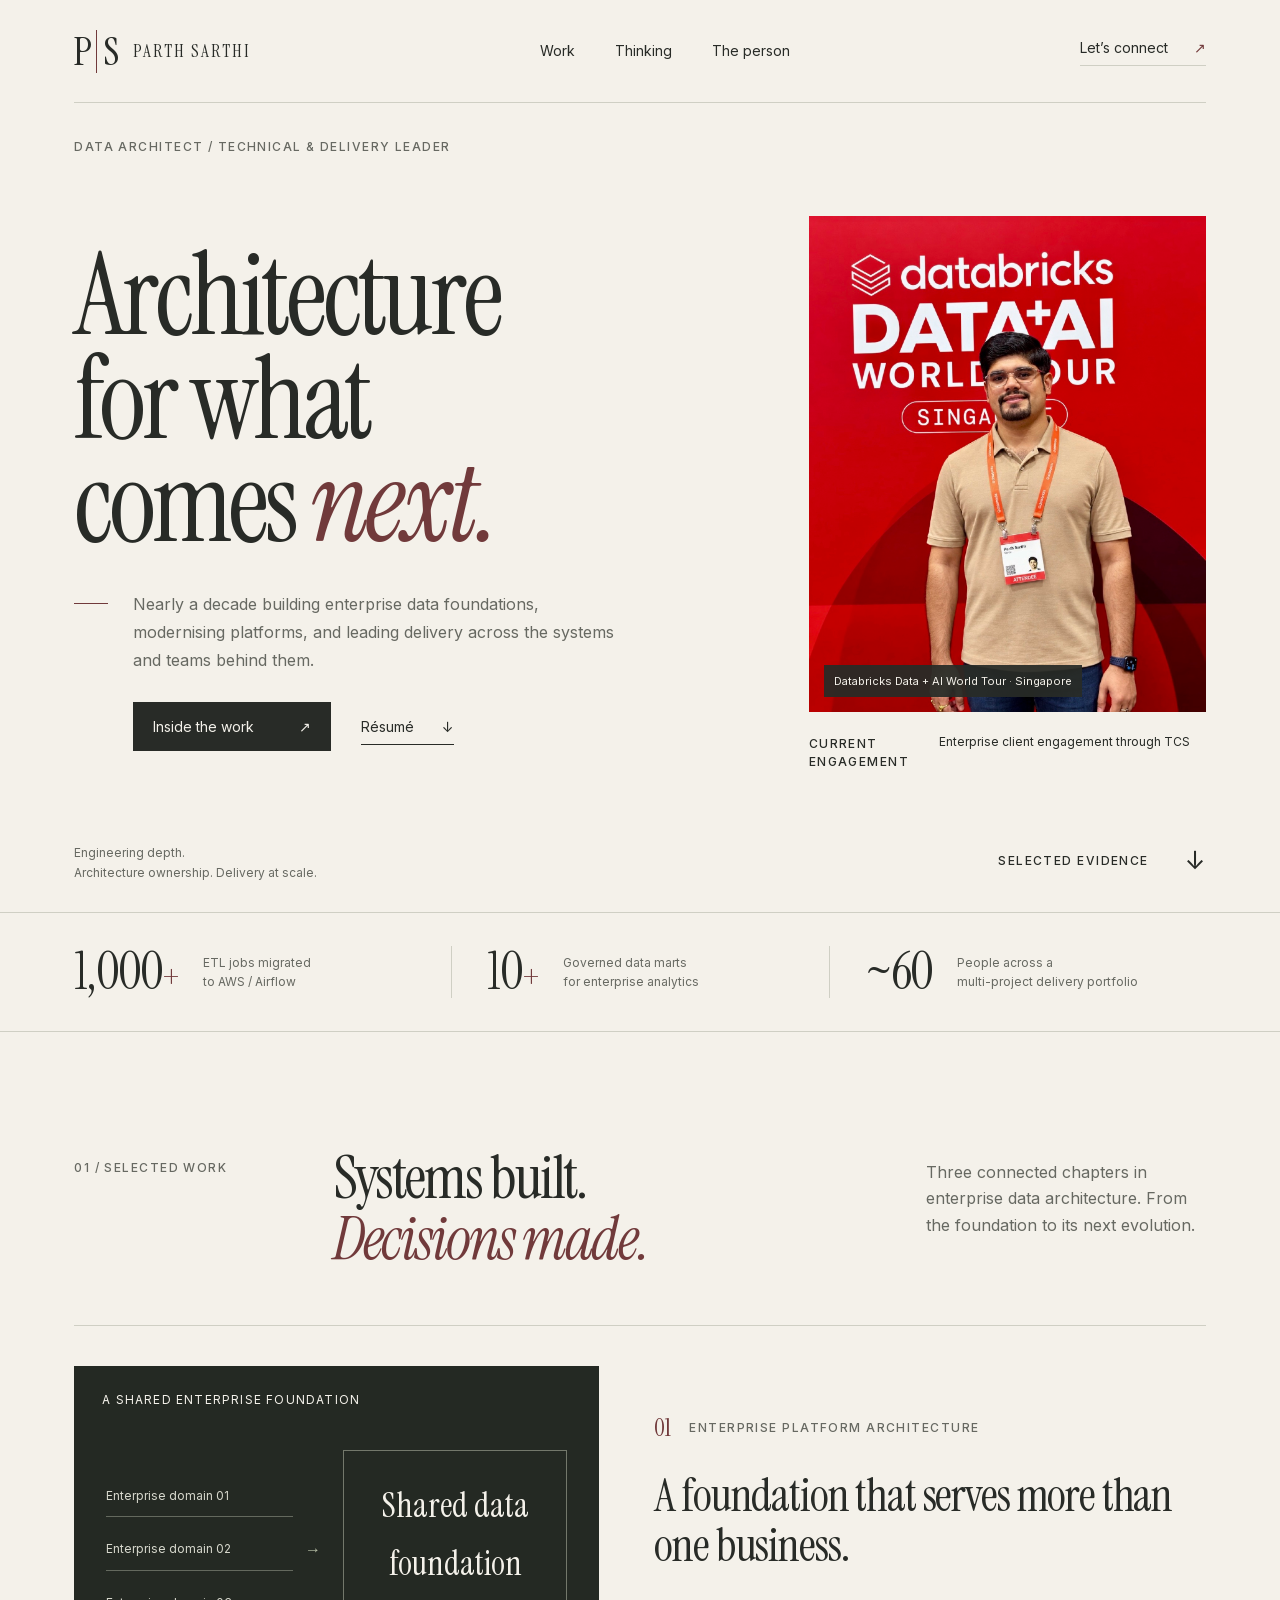
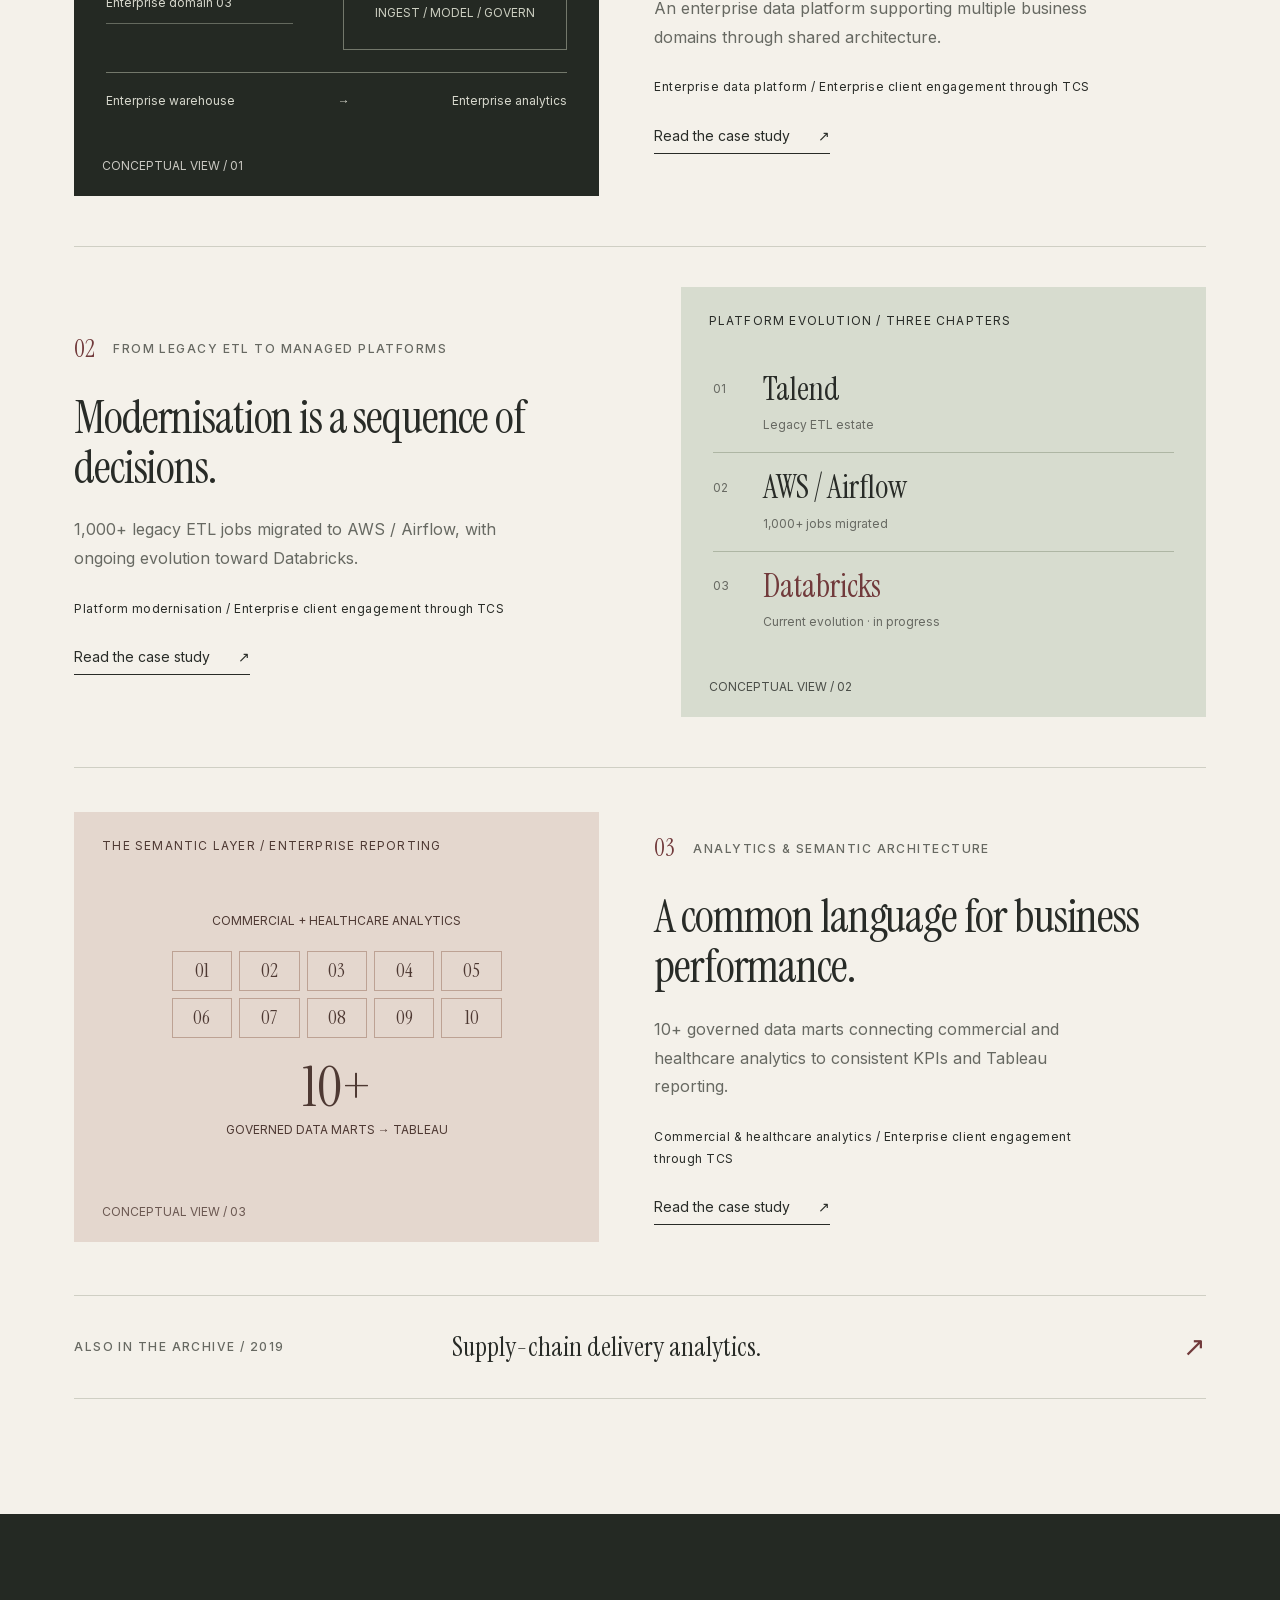
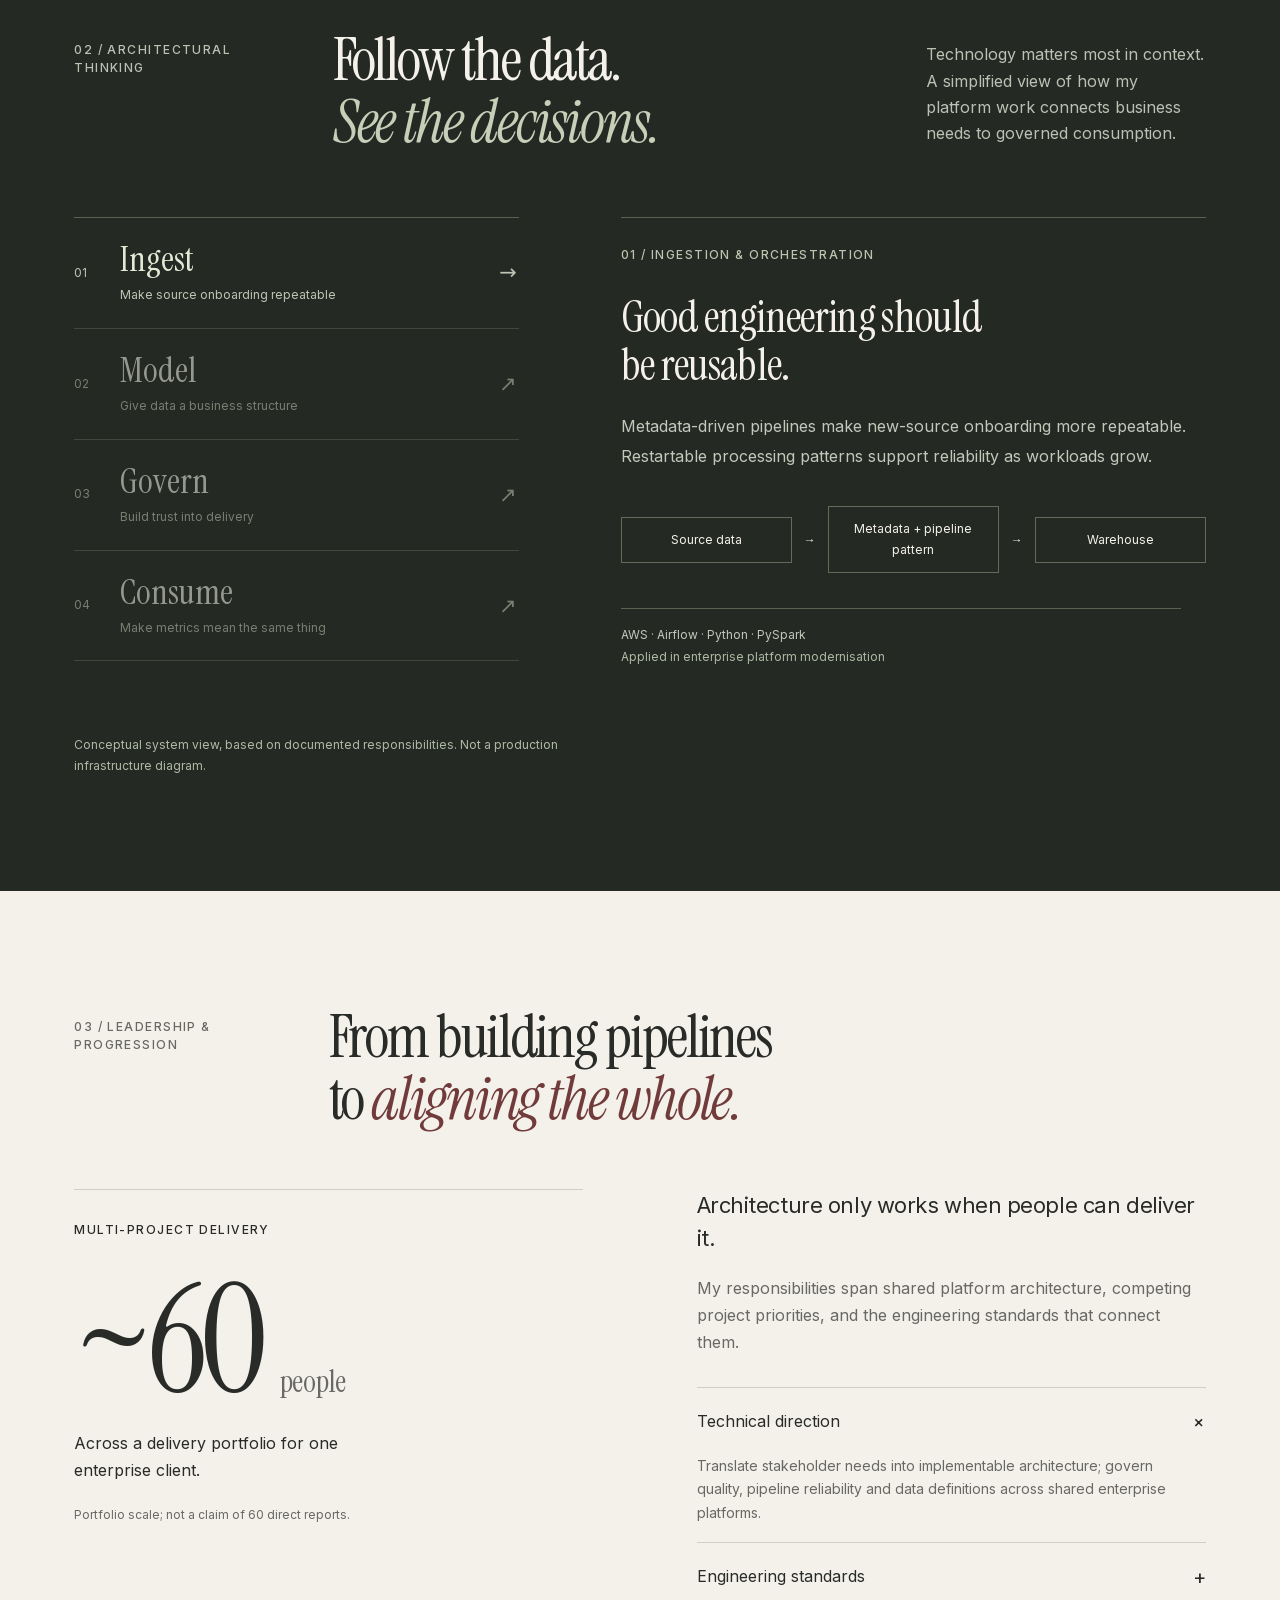
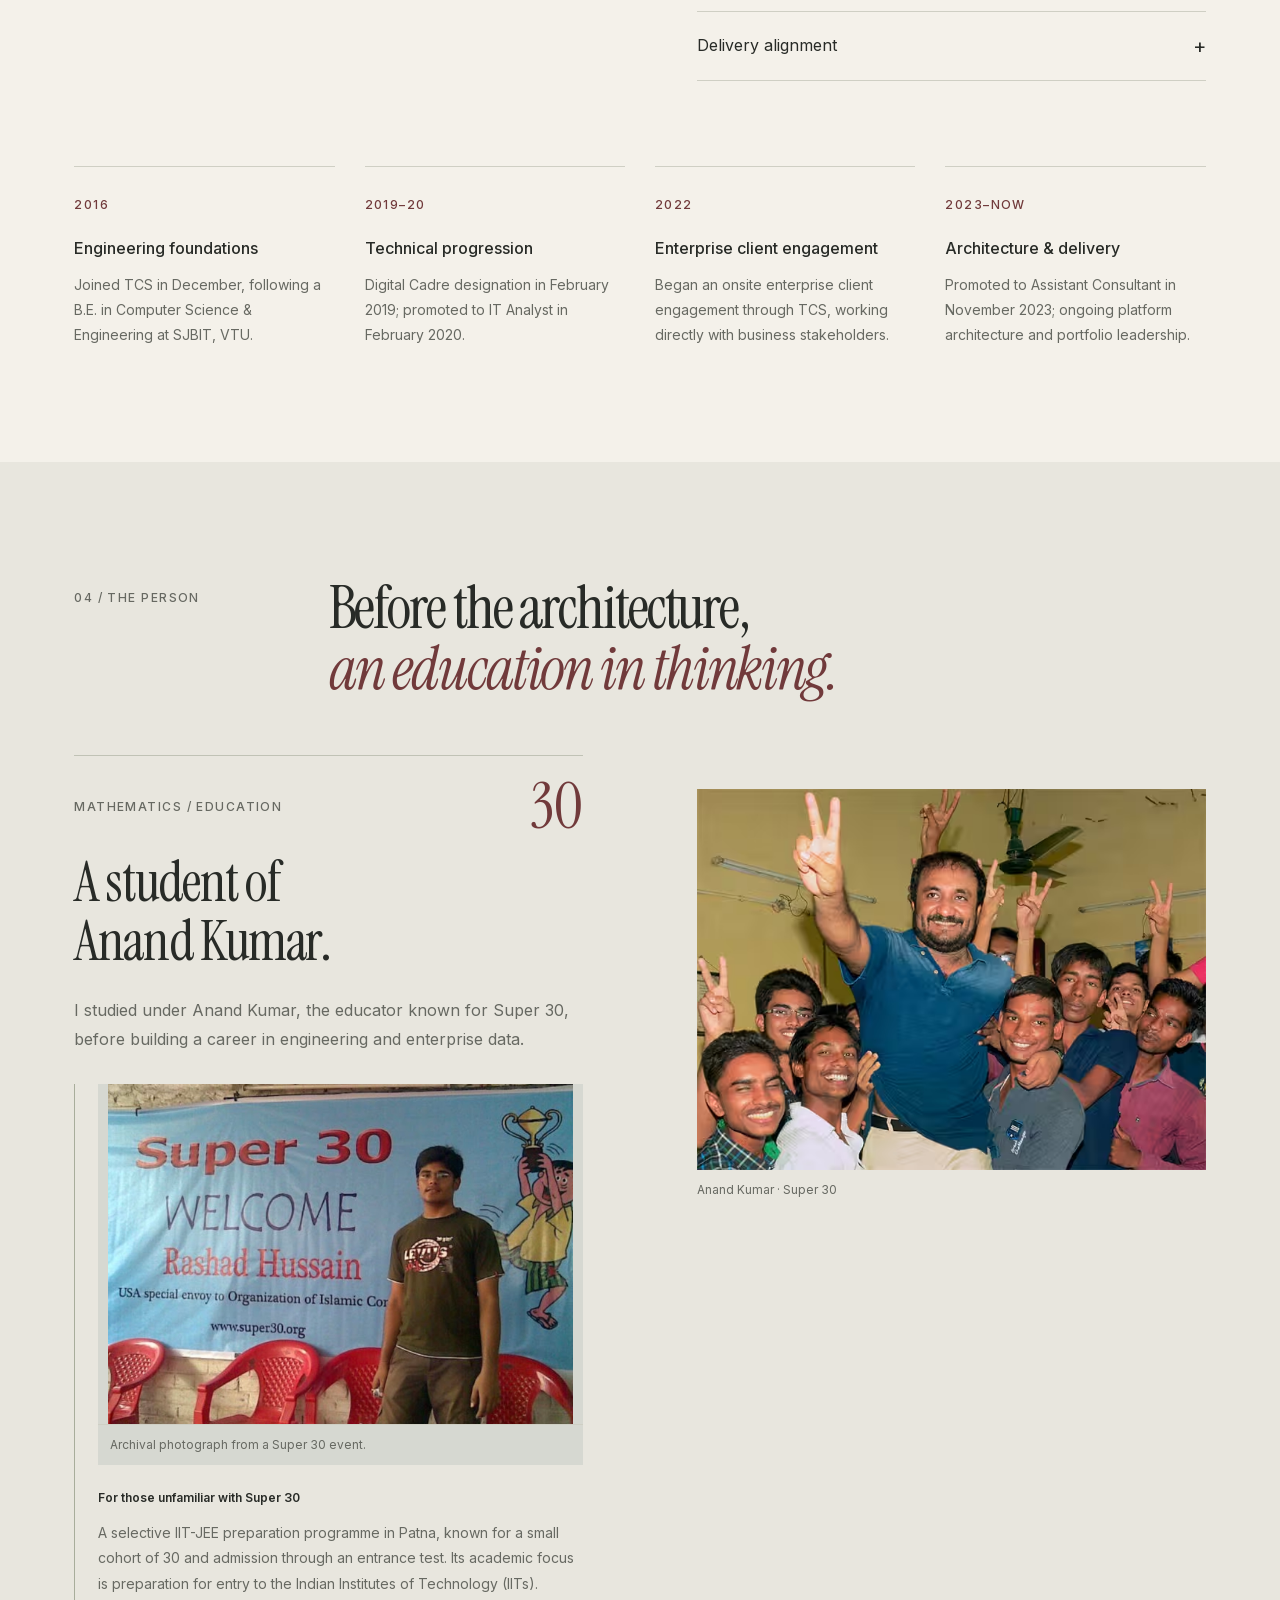
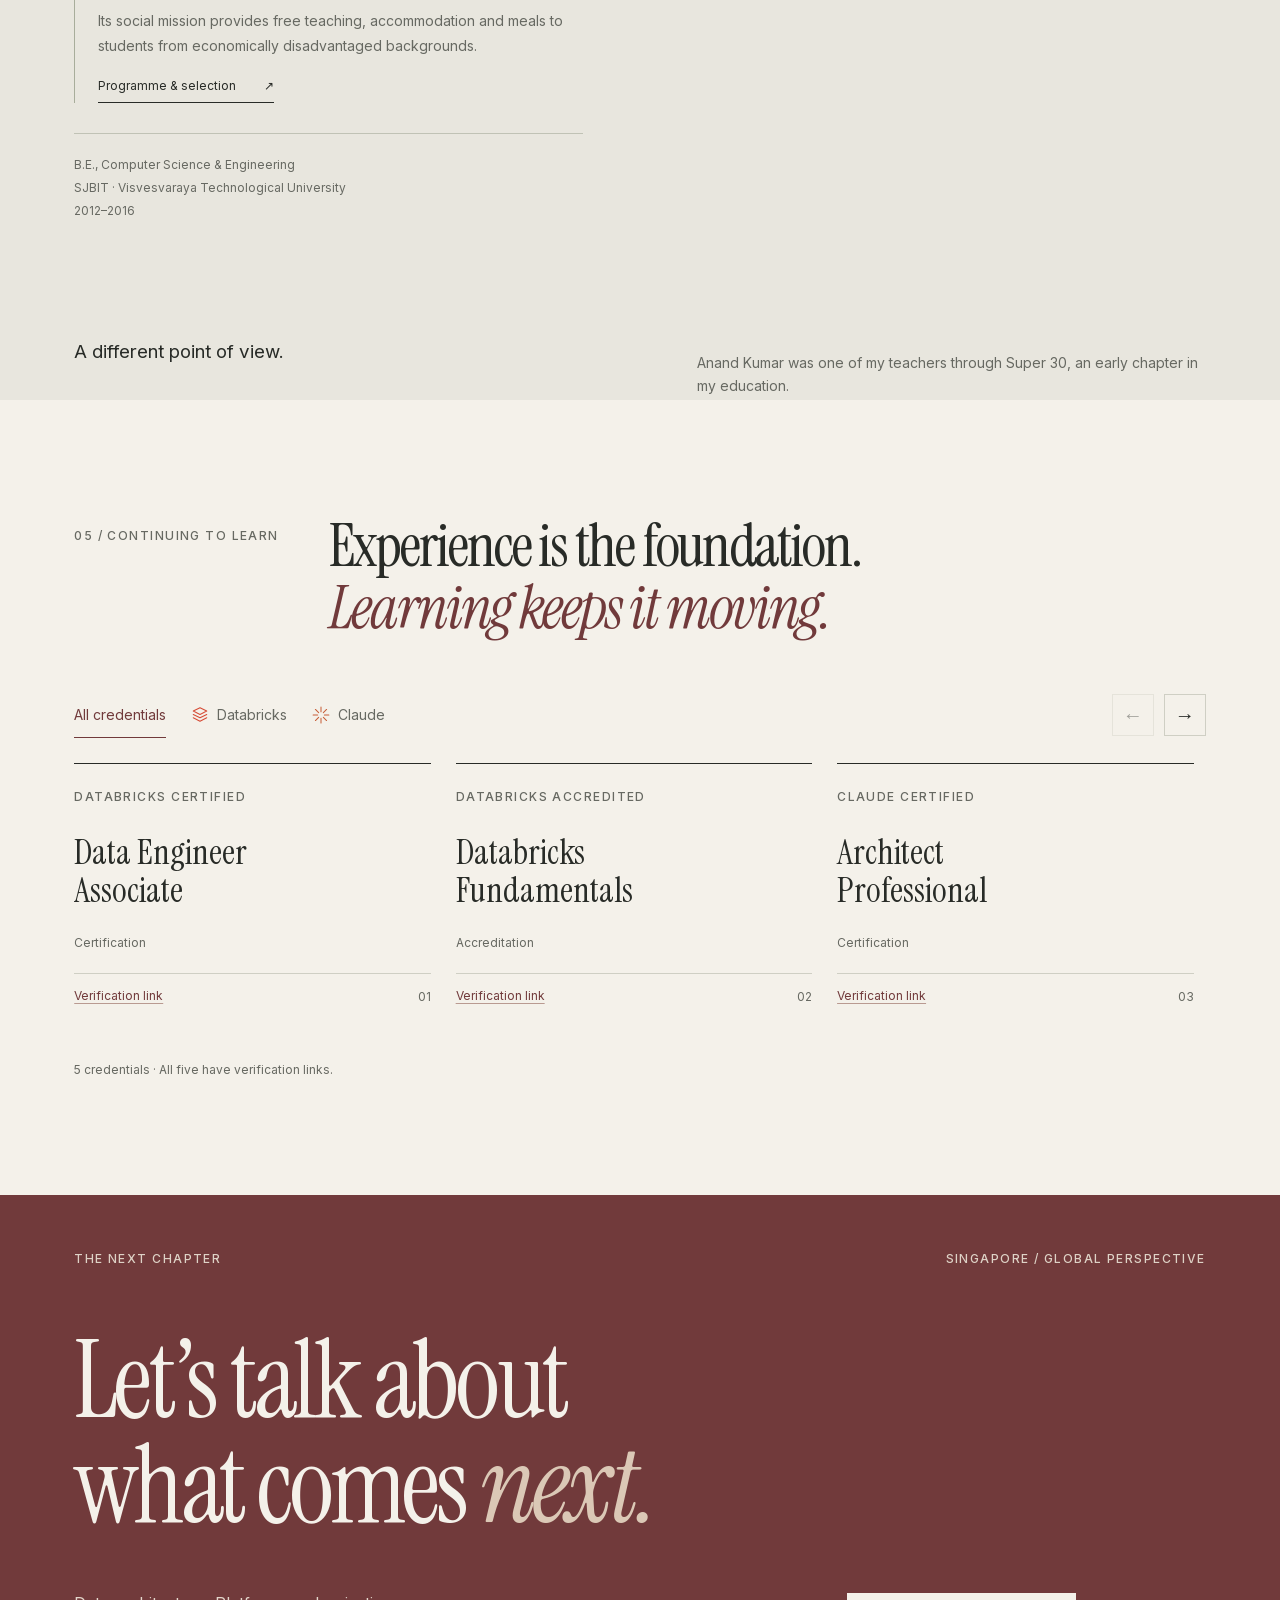
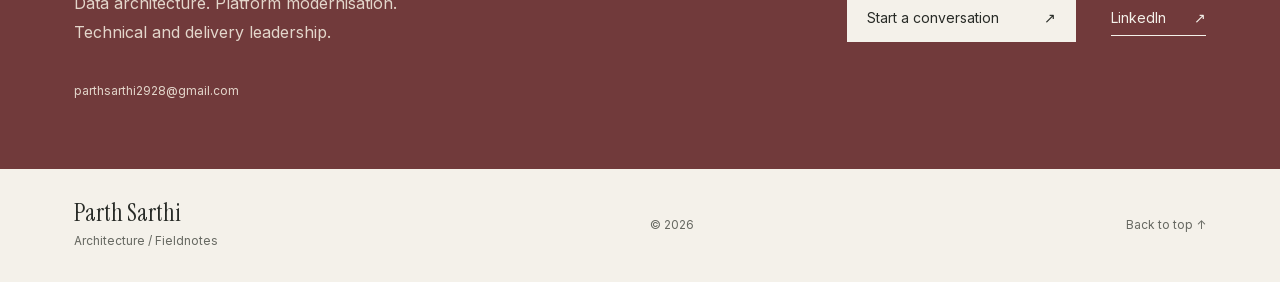
==== commit 61c60709: "Anonymize client and project references" ====
--- a/index.html
+++ b/index.html
@@ -2,22 +2,22 @@
 <html lang="en"><head><meta charset="utf-8"><meta name="viewport" content="width=device-width, initial-scale=1"><title>Parth Sarthi — Data Architecture &amp; Technical Leadership</title><meta name="description" content="Data architecture, platform modernisation and delivery leadership. Explore Parth Sarthi’s enterprise platforms, 1,000+ job migration and ~60-person delivery portfolio."><meta name="theme-color" content="#f4f1ea"><link rel="canonical" href="https://parth-sarthi-portfolio.parthsarthi2928.chatgpt.site/"><meta property="og:type" content="website"><meta property="og:title" content="Parth Sarthi — Data Architecture &amp; Technical Leadership"><meta property="og:description" content="Data architecture, platform modernisation and delivery leadership. Explore Parth Sarthi’s enterprise platforms, 1,000+ job migration and ~60-person delivery portfolio."><meta property="og:url" content="https://parth-sarthi-portfolio.parthsarthi2928.chatgpt.site/"><meta property="og:image" content="https://parth-sarthi-portfolio.parthsarthi2928.chatgpt.site/assets/social-preview.jpg"><meta property="og:image:width" content="1734"><meta property="og:image:height" content="907"><meta property="og:image:alt" content="Parth Sarthi — Data architecture, platform modernisation and technical leadership"><meta name="twitter:card" content="summary_large_image"><meta name="twitter:image" content="https://parth-sarthi-portfolio.parthsarthi2928.chatgpt.site/assets/social-preview.jpg"><meta name="twitter:title" content="Parth Sarthi — Data Architecture &amp; Technical Leadership"><meta name="twitter:description" content="Data architecture, platform modernisation and delivery leadership. Explore Parth Sarthi’s enterprise platforms, 1,000+ job migration and ~60-person delivery portfolio."><link rel="icon" href="assets/favicon.svg" type="image/svg+xml"><link rel="preload" href="assets/fonts/instrument-serif.woff2" as="font" type="font/woff2" crossorigin><link rel="stylesheet" href="styles.css?v=2c4e01614a60"><script type="application/ld+json">{"@context": "https://schema.org", "@type": "Person", "name": "Parth Sarthi", "url": "https://parth-sarthi-portfolio.parthsarthi2928.chatgpt.site", "jobTitle": "Solution Architect", "email": "mailto:parthsarthi2928@gmail.com", "sameAs": ["https://linkedin.com/in/parthsarthi2928"], "worksFor": {"@type": "Organization", "name": "Tata Consultancy Services"}, "knowsAbout": ["Data architecture", "Data engineering", "Platform modernisation", "Technical leadership"]}</script><script src="script.js?v=4498ad55744d" defer></script><noscript><style>.mobile-menu[hidden]{display:flex!important;position:static;flex-direction:column;gap:12px;padding:20px 0;width:100%}.site-header{flex-wrap:wrap}.menu-toggle,.gallery-controls,.credential-filters{display:none!important}@media(min-width:761px){.mobile-menu[hidden]{display:none!important}}</style></noscript></head><body><a class="skip-link" href="#main">Skip to content</a><header class="site-header wrap"><a class="brand" href="index.html" aria-label="Parth Sarthi home"><span class="brand-monogram" aria-hidden="true"><span>P</span><i></i><span>S</span></span><span class="brand-wordmark">PARTH SARTHI</span></a><nav class="desktop-nav" aria-label="Main navigation"><a href="index.html#selected-work">Work</a><a href="index.html#architecture">Thinking</a><a href="index.html#person">The person</a></nav><div class="header-end"><a href="mailto:parthsarthi2928@gmail.com" class="header-contact">Let’s connect <span>↗</span></a><button class="menu-toggle" type="button" aria-controls="mobile-menu" aria-expanded="false">Menu <span>+</span></button></div><nav id="mobile-menu" class="mobile-menu" aria-label="Mobile navigation" hidden><a href="index.html#selected-work">Selected work</a><a href="index.html#architecture">Architectural thinking</a><a href="index.html#leadership">Leadership</a><a href="index.html#person">The person</a><a href="index.html#contact">Contact</a><a href="assets/Parth-Sarthi-Resume.pdf">Read résumé ↗</a></nav></header><main id="main"><section class="hero wrap" id="top">
   <div class="hero-index"><span class="eyebrow">DATA ARCHITECT / TECHNICAL & DELIVERY LEADER</span></div>
   <div class="hero-layout"><div class="hero-copy"><h1>Architecture<br>for what<br>comes <em>next.</em></h1><div class="hero-description"><span class="small-rule" aria-hidden="true"></span><p>Nearly a decade building enterprise data foundations, modernising platforms, and leading delivery across the systems and teams behind them.</p></div><div class="hero-actions"><a class="button dark" href="#selected-work">Inside the work <span>↗</span></a><a class="text-link" href="assets/Parth-Sarthi-Resume.pdf" target="_blank" rel="noopener">Résumé <span>↓</span></a></div></div>
-  <aside class="hero-aside"><figure class="real-photo hero-portrait"><img src="assets/parth-portrait.jpg" alt="Parth Sarthi at the Databricks Data + AI World Tour in Singapore." width="1275" height="1700" loading="eager" style="aspect-ratio:1275 / 1700;object-fit:cover"><figcaption>Databricks Data + AI World Tour · Singapore</figcaption></figure><div class="hero-role"><span class="eyebrow">CURRENT ENGAGEMENT</span><p>Tata Consultancy Services<br><span>Onsite with Johnson & Johnson</span></p></div></aside></div>
+  <aside class="hero-aside"><figure class="real-photo hero-portrait"><img src="assets/parth-portrait.jpg" alt="Parth Sarthi at the Databricks Data + AI World Tour in Singapore." width="1275" height="1700" loading="eager" style="aspect-ratio:1275 / 1700;object-fit:cover"><figcaption>Databricks Data + AI World Tour · Singapore</figcaption></figure><div class="hero-role"><span class="eyebrow">CURRENT ENGAGEMENT</span><p>Enterprise client engagement through TCS</p></div></aside></div>
   <div class="hero-foot"><p>Engineering depth.<br>Architecture ownership. Delivery at scale.</p><a href="#selected-work" class="scroll-cue"><span class="eyebrow">SELECTED EVIDENCE</span><span>↓</span></a></div>
 </section>
 <section class="evidence-band"><div class="wrap evidence-grid"><div><strong>1,000<span>+</span></strong><p>ETL jobs migrated<br>to AWS / Airflow</p></div><div><strong>10<span>+</span></strong><p>Governed data marts<br>for enterprise analytics</p></div><div><strong>~60</strong><p>People across a<br>multi-project delivery portfolio</p></div></div></section>
 <section class="section wrap" id="selected-work"><div class="section-heading"><span class="eyebrow">01 / SELECTED WORK</span><h2>Systems built.<br><em>Decisions made.</em></h2><p>Three connected chapters in enterprise data architecture. From the foundation to its next evolution.</p></div>
-<article class="project-feature"><div class="project-graphic graphic-platform" role="img" aria-label="An enterprise data platform connecting pharmaceutical, commercial and supply chain needs through a shared architecture."><span class="graphic-label">A SHARED ENTERPRISE FOUNDATION</span><div class="platform-map"><div class="domain-stack"><span>Pharmaceutical</span><span>Commercial</span><span>Supply chain</span></div><span class="flow-arrow" aria-hidden="true">→</span><div class="platform-core"><strong>iDiscover</strong><p>INGEST / MODEL / GOVERN</p></div></div><div class="platform-out"><span>Enterprise warehouse</span><span>→</span><span>AnGen / analytics</span></div><span class="graphic-caption">CONCEPTUAL VIEW / 01</span></div><div class="project-info"><div class="project-kicker"><span>01</span><span class="eyebrow">Enterprise platform architecture</span></div><h3>A foundation that serves more than one business.</h3><p>An enterprise data platform connecting pharmaceutical, commercial and supply chain needs through a shared architecture.</p><p class="project-name">iDiscover / TCS · Johnson & Johnson</p><a class="text-link" href="work/idiscover/">Read the case study <span>↗</span></a></div></article><article class="project-feature"><div class="project-graphic graphic-modern" role="img" aria-label="1,000+ Talend jobs migrated to AWS / Airflow. Now supporting the next stage of iDiscover’s evolution toward Databricks."><span class="graphic-label">PLATFORM EVOLUTION / THREE CHAPTERS</span><div class="modern-line"><div><span>01</span><strong>Talend</strong><small>Legacy ETL estate</small></div><div><span>02</span><strong>AWS / Airflow</strong><small>1,000+ jobs migrated</small></div><div><span>03</span><strong>Databricks</strong><small>Current evolution · in progress</small></div></div><span class="graphic-caption">CONCEPTUAL VIEW / 02</span></div><div class="project-info"><div class="project-kicker"><span>02</span><span class="eyebrow">From legacy ETL to managed platforms</span></div><h3>Modernisation is a sequence of decisions.</h3><p>1,000+ Talend jobs migrated to AWS / Airflow. Now supporting the next stage of iDiscover’s evolution toward Databricks.</p><p class="project-name">Platform modernisation / TCS · Johnson & Johnson</p><a class="text-link" href="work/modernisation/">Read the case study <span>↗</span></a></div></article><article class="project-feature"><div class="project-graphic graphic-analytics" role="img" aria-label="10+ governed data marts connecting commercial and medical data to consistent KPIs and Tableau reporting."><span class="graphic-label">THE SEMANTIC LAYER / ANGEN</span><div class="semantic-map"><p>COMMERCIAL + MEDICAL DATA</p><div class="semantic-marts"><span>01</span><span>02</span><span>03</span><span>04</span><span>05</span><span>06</span><span>07</span><span>08</span><span>09</span><span>10</span></div><strong>10+</strong><small>GOVERNED DATA MARTS → TABLEAU</small></div><span class="graphic-caption">CONCEPTUAL VIEW / 03</span></div><div class="project-info"><div class="project-kicker"><span>03</span><span class="eyebrow">Analytics &amp; semantic architecture</span></div><h3>A common language for business performance.</h3><p>10+ governed data marts connecting commercial and medical data to consistent KPIs and Tableau reporting.</p><p class="project-name">AnGen / TCS · Johnson & Johnson</p><a class="text-link" href="work/angen/">Read the case study <span>↗</span></a></div></article>
-<a class="secondary-work" href="work/otif/"><span class="eyebrow">ALSO IN THE ARCHIVE / 2019</span><span>OTIF — the engineering inside “on time”.</span><span aria-hidden="true">↗</span></a>
+<article class="project-feature"><div class="project-graphic graphic-platform" role="img" aria-label="An enterprise data platform supporting multiple business domains through shared architecture."><span class="graphic-label">A SHARED ENTERPRISE FOUNDATION</span><div class="platform-map"><div class="domain-stack"><span>Enterprise domain 01</span><span>Enterprise domain 02</span><span>Enterprise domain 03</span></div><span class="flow-arrow" aria-hidden="true">→</span><div class="platform-core"><strong>Shared data foundation</strong><p>INGEST / MODEL / GOVERN</p></div></div><div class="platform-out"><span>Enterprise warehouse</span><span>→</span><span>Enterprise analytics</span></div><span class="graphic-caption">CONCEPTUAL VIEW / 01</span></div><div class="project-info"><div class="project-kicker"><span>01</span><span class="eyebrow">Enterprise platform architecture</span></div><h3>A foundation that serves more than one business.</h3><p>An enterprise data platform supporting multiple business domains through shared architecture.</p><p class="project-name">Enterprise data platform / Enterprise client engagement through TCS</p><a class="text-link" href="work/enterprise-platform/">Read the case study <span>↗</span></a></div></article><article class="project-feature"><div class="project-graphic graphic-modern" role="img" aria-label="1,000+ legacy ETL jobs migrated to AWS / Airflow, with ongoing evolution toward Databricks."><span class="graphic-label">PLATFORM EVOLUTION / THREE CHAPTERS</span><div class="modern-line"><div><span>01</span><strong>Talend</strong><small>Legacy ETL estate</small></div><div><span>02</span><strong>AWS / Airflow</strong><small>1,000+ jobs migrated</small></div><div><span>03</span><strong>Databricks</strong><small>Current evolution · in progress</small></div></div><span class="graphic-caption">CONCEPTUAL VIEW / 02</span></div><div class="project-info"><div class="project-kicker"><span>02</span><span class="eyebrow">From legacy ETL to managed platforms</span></div><h3>Modernisation is a sequence of decisions.</h3><p>1,000+ legacy ETL jobs migrated to AWS / Airflow, with ongoing evolution toward Databricks.</p><p class="project-name">Platform modernisation / Enterprise client engagement through TCS</p><a class="text-link" href="work/platform-modernisation/">Read the case study <span>↗</span></a></div></article><article class="project-feature"><div class="project-graphic graphic-analytics" role="img" aria-label="10+ governed data marts connecting commercial and healthcare analytics to consistent KPIs and Tableau reporting."><span class="graphic-label">THE SEMANTIC LAYER / ENTERPRISE REPORTING</span><div class="semantic-map"><p>COMMERCIAL + HEALTHCARE ANALYTICS</p><div class="semantic-marts"><span>01</span><span>02</span><span>03</span><span>04</span><span>05</span><span>06</span><span>07</span><span>08</span><span>09</span><span>10</span></div><strong>10+</strong><small>GOVERNED DATA MARTS → TABLEAU</small></div><span class="graphic-caption">CONCEPTUAL VIEW / 03</span></div><div class="project-info"><div class="project-kicker"><span>03</span><span class="eyebrow">Analytics &amp; semantic architecture</span></div><h3>A common language for business performance.</h3><p>10+ governed data marts connecting commercial and healthcare analytics to consistent KPIs and Tableau reporting.</p><p class="project-name">Commercial &amp; healthcare analytics / Enterprise client engagement through TCS</p><a class="text-link" href="work/commercial-analytics/">Read the case study <span>↗</span></a></div></article>
+<a class="secondary-work" href="work/supply-chain-analytics/"><span class="eyebrow">ALSO IN THE ARCHIVE / 2019</span><span>Supply-chain delivery analytics.</span><span aria-hidden="true">↗</span></a>
 </section>
 <section class="systems-section" id="architecture"><div class="wrap section"><div class="section-heading"><span class="eyebrow">02 / ARCHITECTURAL THINKING</span><h2>Follow the data.<br><em>See the decisions.</em></h2><p>Technology matters most in context. A simplified view of how my platform work connects business needs to governed consumption.</p></div>
 <div class="system-explorer"><div class="system-steps" aria-label="Explore the data lifecycle"><a href="#system-ingest" data-system="system-ingest"><span>01</span><strong>Ingest</strong><small>Make source onboarding repeatable</small><b aria-hidden="true">↗</b></a><a href="#system-model" data-system="system-model"><span>02</span><strong>Model</strong><small>Give data a business structure</small><b aria-hidden="true">↗</b></a><a href="#system-govern" data-system="system-govern"><span>03</span><strong>Govern</strong><small>Build trust into delivery</small><b aria-hidden="true">↗</b></a><a href="#system-consume" data-system="system-consume"><span>04</span><strong>Consume</strong><small>Make metrics mean the same thing</small><b aria-hidden="true">↗</b></a></div>
-<div class="system-panels"><article id="system-ingest"><span class="eyebrow">01 / INGESTION & ORCHESTRATION</span><h3>Good engineering should<br>be reusable.</h3><p>Metadata-driven pipelines make new-source onboarding more repeatable. Restartable processing patterns support reliability as workloads grow.</p><div class="mini-flow"><span>Source data</span><span aria-hidden="true">→</span><span>Metadata + pipeline pattern</span><span aria-hidden="true">→</span><span>Warehouse</span></div><p class="tool-context">AWS · Airflow · Python · PySpark<br><span>Applied in iDiscover and ETL modernisation</span></p></article>
-<article id="system-model"><span class="eyebrow">02 / DATA MODELLING</span><h3>The model is where<br>business meaning lives.</h3><p>Facts, dimensions and master-data mappings connect operational records to consistent analytical relationships across business domains.</p><div class="mini-flow"><span>Operational records</span><span aria-hidden="true">→</span><span>Facts + dimensions</span><span aria-hidden="true">→</span><span>Business model</span></div><p class="tool-context">Redshift · PostgreSQL · SQL · Kimball / Inmon<br><span>Applied across iDiscover, AnGen and MDM</span></p></article>
-<article id="system-govern"><span class="eyebrow">03 / QUALITY, SECURITY & RELEASES</span><h3>Trust is an<br>engineering responsibility.</h3><p>Role-based cloud access, source-to-target reconciliation, controlled database promotion and code review make governance part of everyday delivery.</p><div class="mini-flow"><span>Change</span><span aria-hidden="true">→</span><span>Review + reconcile</span><span aria-hidden="true">→</span><span>Controlled release</span></div><p class="tool-context">IAM · Flyway · SPyDr · JIRA · CI/CD<br><span>Repository administration and release governance</span></p></article>
-<article id="system-consume"><span class="eyebrow">04 / ANALYTICS & SEMANTICS</span><h3>One definition.<br>Many decisions.</h3><p>Governed semantic data marts standardise the business logic behind KPI cards, commercial performance reporting and medical-field analytics.</p><div class="mini-flow"><span>Warehouse</span><span aria-hidden="true">→</span><span>10+ semantic marts</span><span aria-hidden="true">→</span><span>Tableau</span></div><p class="tool-context">Semantic modelling · SQL · MDM · Tableau<br><span>Applied in AnGen’s analytics layer</span></p></article></div></div><p class="diagram-note">Conceptual system view, based on documented responsibilities. Not a production infrastructure diagram.</p>
+<div class="system-panels"><article id="system-ingest"><span class="eyebrow">01 / INGESTION & ORCHESTRATION</span><h3>Good engineering should<br>be reusable.</h3><p>Metadata-driven pipelines make new-source onboarding more repeatable. Restartable processing patterns support reliability as workloads grow.</p><div class="mini-flow"><span>Source data</span><span aria-hidden="true">→</span><span>Metadata + pipeline pattern</span><span aria-hidden="true">→</span><span>Warehouse</span></div><p class="tool-context">AWS · Airflow · Python · PySpark<br><span>Applied in enterprise platform modernisation</span></p></article>
+<article id="system-model"><span class="eyebrow">02 / DATA MODELLING</span><h3>The model is where<br>business meaning lives.</h3><p>Facts, dimensions and master-data mappings connect operational records to consistent analytical relationships across business domains.</p><div class="mini-flow"><span>Operational records</span><span aria-hidden="true">→</span><span>Facts + dimensions</span><span aria-hidden="true">→</span><span>Business model</span></div><p class="tool-context">Redshift · PostgreSQL · SQL · Kimball / Inmon<br><span>Applied across platform modernisation, analytics and MDM</span></p></article>
+<article id="system-govern"><span class="eyebrow">03 / QUALITY, SECURITY & RELEASES</span><h3>Trust is an<br>engineering responsibility.</h3><p>Role-based cloud access, source-to-target reconciliation, controlled database promotion and code review make governance part of everyday delivery.</p><div class="mini-flow"><span>Change</span><span aria-hidden="true">→</span><span>Review + reconcile</span><span aria-hidden="true">→</span><span>Controlled release</span></div><p class="tool-context">IAM · Flyway · JIRA · CI/CD<br><span>Repository administration and release governance</span></p></article>
+<article id="system-consume"><span class="eyebrow">04 / ANALYTICS & SEMANTICS</span><h3>One definition.<br>Many decisions.</h3><p>Governed semantic data marts standardise the business logic behind KPI cards, commercial performance reporting and medical-field analytics.</p><div class="mini-flow"><span>Warehouse</span><span aria-hidden="true">→</span><span>10+ semantic marts</span><span aria-hidden="true">→</span><span>Tableau</span></div><p class="tool-context">Semantic modelling · SQL · MDM · Tableau<br><span>Applied in an enterprise analytics layer</span></p></article></div></div><p class="diagram-note">Conceptual system view, based on documented responsibilities. Not a production infrastructure diagram.</p>
 </div></section>
-<section class="section wrap leadership" id="leadership"><div class="section-heading"><span class="eyebrow">03 / LEADERSHIP & PROGRESSION</span><h2>From building pipelines<br>to <em>aligning the whole.</em></h2></div><div class="leadership-layout"><div class="leadership-scale"><span class="eyebrow">MULTI-PROJECT DELIVERY</span><strong>~60<span>people</span></strong><p>Across a delivery portfolio for one enterprise client.</p><span class="scope-note">Portfolio scale; not a claim of 60 direct reports.</span></div><div class="leadership-copy"><p class="large-copy">Architecture only works when people can deliver it.</p><p>My responsibilities span shared platform architecture, competing project priorities, and the engineering standards that connect them.</p><div class="leadership-practices"><details open><summary>Technical direction <span>+</span></summary><p>Translate stakeholder needs into implementable architecture; govern quality, pipeline reliability and data definitions across iDiscover and AnGen.</p></details><details><summary>Engineering standards <span>+</span></summary><p>Mentor junior engineers, conduct code reviews, and administer Flyway repositories—reviewing, approving and merging changes for controlled database promotion.</p></details><details><summary>Delivery alignment <span>+</span></summary><p>Coordinate technical delivery across multiple projects for the same client, connecting shared architecture with project priorities and business requirements.</p></details></div></div></div><div class="journey"><article><span class="eyebrow">2016</span><h3>Engineering foundations</h3><p>Joined TCS in December, following a B.E. in Computer Science &amp; Engineering at SJBIT, VTU.</p></article><article><span class="eyebrow">2019–20</span><h3>Technical progression</h3><p>Digital Cadre designation in February 2019; promoted to IT Analyst in February 2020.</p></article><article><span class="eyebrow">2022</span><h3>Singapore, onsite</h3><p>Deputed onsite to Johnson &amp; Johnson in April, working directly with business stakeholders.</p></article><article><span class="eyebrow">2023–now</span><h3>Architecture &amp; delivery</h3><p>Promoted to Assistant Consultant in November 2023; ongoing platform architecture and portfolio leadership.</p></article></div></section>
+<section class="section wrap leadership" id="leadership"><div class="section-heading"><span class="eyebrow">03 / LEADERSHIP & PROGRESSION</span><h2>From building pipelines<br>to <em>aligning the whole.</em></h2></div><div class="leadership-layout"><div class="leadership-scale"><span class="eyebrow">MULTI-PROJECT DELIVERY</span><strong>~60<span>people</span></strong><p>Across a delivery portfolio for one enterprise client.</p><span class="scope-note">Portfolio scale; not a claim of 60 direct reports.</span></div><div class="leadership-copy"><p class="large-copy">Architecture only works when people can deliver it.</p><p>My responsibilities span shared platform architecture, competing project priorities, and the engineering standards that connect them.</p><div class="leadership-practices"><details open><summary>Technical direction <span>+</span></summary><p>Translate stakeholder needs into implementable architecture; govern quality, pipeline reliability and data definitions across shared enterprise platforms.</p></details><details><summary>Engineering standards <span>+</span></summary><p>Mentor junior engineers, conduct code reviews, and administer Flyway repositories—reviewing, approving and merging changes for controlled database promotion.</p></details><details><summary>Delivery alignment <span>+</span></summary><p>Coordinate technical delivery across multiple projects for the same client, connecting shared architecture with project priorities and business requirements.</p></details></div></div></div><div class="journey"><article><span class="eyebrow">2016</span><h3>Engineering foundations</h3><p>Joined TCS in December, following a B.E. in Computer Science &amp; Engineering at SJBIT, VTU.</p></article><article><span class="eyebrow">2019–20</span><h3>Technical progression</h3><p>Digital Cadre designation in February 2019; promoted to IT Analyst in February 2020.</p></article><article><span class="eyebrow">2022</span><h3>Enterprise client engagement</h3><p>Began an onsite enterprise client engagement through TCS, working directly with business stakeholders.</p></article><article><span class="eyebrow">2023–now</span><h3>Architecture &amp; delivery</h3><p>Promoted to Assistant Consultant in November 2023; ongoing platform architecture and portfolio leadership.</p></article></div></section>
 <section class="person-section" id="person"><div class="wrap section"><div class="section-heading"><span class="eyebrow">04 / THE PERSON</span><h2>Before the architecture,<br><em>an education in thinking.</em></h2></div><div class="person-layout"><div class="academic-note"><div class="academic-top"><span class="eyebrow">MATHEMATICS / EDUCATION</span><span class="academic-number">30</span></div><h3>A student of<br>Anand Kumar.</h3><p>I studied under Anand Kumar, the educator known for Super 30, before building a career in engineering and enterprise data.</p><div class="context-note"><figure class="real-photo super30-photo"><img src="assets/super-30-programme.jpg" alt="Archival photograph of a Super 30 event banner and a young man standing beside it." width="1250" height="914" loading="lazy" style="aspect-ratio:1250 / 914;object-fit:cover"><figcaption>Archival photograph from a Super 30 event.</figcaption></figure><h4>For those unfamiliar with Super 30</h4><p>A selective IIT-JEE preparation programme in Patna, known for a small cohort of 30 and admission through an entrance test. Its academic focus is preparation for entry to the Indian Institutes of Technology (IITs).</p><p>Its social mission provides free teaching, accommodation and meals to students from economically disadvantaged backgrounds.</p><a class="text-link" href="https://www.super30.org/FAQS.html" target="_blank" rel="noopener">Programme & selection <span>↗</span></a></div><p class="education-line">B.E., Computer Science & Engineering<br>SJBIT · Visvesvaraya Technological University<br>2012–2016</p></div><div class="personal-fieldnote"><figure class="real-photo fieldnote-photo"><img src="assets/anand-sir.avif" alt="Anand Kumar, the educator Parth studied under through Super 30." width="650" height="487" loading="lazy" style="aspect-ratio:650 / 487;object-fit:cover"><figcaption>Anand Kumar · Super 30</figcaption></figure></div><h3>A different point of view.</h3><p class="fieldnote-intro">Anand Kumar was one of my teachers through Super 30, an early chapter in my education.</p></div></div></div></section>
 <section class="section wrap learning" id="learning"><div class="section-heading"><span class="eyebrow">05 / CONTINUING TO LEARN</span><h2>Experience is the foundation.<br><em>Learning keeps it moving.</em></h2></div><div class="gallery-toolbar"><div class="credential-filters" aria-label="Filter credentials"><button type="button" data-filter="all" aria-pressed="true">All credentials</button><button type="button" data-filter="Databricks" aria-pressed="false"><svg class="credential-brand-mark databricks-mark" viewBox="0 0 32 32" aria-hidden="true"><path d="m16 3 12 6-12 6L4 9l12-6Zm-12 12 12 6 12-6M4 21l12 6 12-6"/></svg>Databricks</button><button type="button" data-filter="Claude" aria-pressed="false"><svg class="credential-brand-mark claude-mark" viewBox="0 0 32 32" aria-hidden="true"><path d="M16 2v8M16 22v8M2 16h8m12 0h8M6.1 6.1l5.7 5.7m8.4 8.4 5.7 5.7m0-19.8-5.7 5.7m-8.4 8.4-5.7 5.7"/></svg>Claude</button></div><div class="gallery-controls"><button type="button" data-gallery-prev aria-label="Previous credentials">←</button><button type="button" data-gallery-next aria-label="Next credentials">→</button></div></div><div class="credential-gallery" id="credential-gallery" tabindex="0" aria-label="Professional credentials; scroll horizontally"><article class="credential-card" data-group="Databricks"><span class="eyebrow">Databricks Certified</span><h3>Data Engineer Associate</h3><p>Certification</p><div class="credential-bottom"><div class="credential-verifications"><a href="https://credentials.databricks.com/f15c2ebb-4aef-404e-b9d9-c94a98a530a0#acc.aiQZCYOu" target="_blank" rel="noopener noreferrer">Verification link</a></div><span>01</span></div></article><article class="credential-card" data-group="Databricks"><span class="eyebrow">Databricks Accredited</span><h3>Databricks Fundamentals</h3><p>Accreditation</p><div class="credential-bottom"><div class="credential-verifications"><a href="https://credentials.databricks.com/201a2214-502b-41ec-b8c9-1dfa63dad0ca#acc.VJugpckK" target="_blank" rel="noopener noreferrer">Verification link</a></div><span>02</span></div></article><article class="credential-card" data-group="Claude"><span class="eyebrow">Claude Certified</span><h3>Architect Professional</h3><p>Certification</p><div class="credential-bottom"><div class="credential-verifications"><a href="https://www.credly.com/badges/c57fc7d3-00bf-4f54-9a64-ca5c960165f4/public_url" target="_blank" rel="noopener noreferrer">Verification link</a></div><span>03</span></div></article><article class="credential-card" data-group="Claude"><span class="eyebrow">Claude Certified</span><h3>Developer Foundations</h3><p>Certification</p><div class="credential-bottom"><div class="credential-verifications"><a href="https://www.credly.com/badges/e1dc1d64-bfd6-4637-b072-cfb55341c694/public_url" target="_blank" rel="noopener noreferrer">Verification link</a></div><span>04</span></div></article><article class="credential-card" data-group="Claude"><span class="eyebrow">Claude Certified</span><h3>Associate Foundations</h3><p>Certification</p><div class="credential-bottom"><div class="credential-verifications"><a href="https://www.credly.com/badges/ae996572-3b55-4da8-8b9e-5ec533519d74/public_url" target="_blank" rel="noopener noreferrer">Verification link</a></div><span>05</span></div></article></div><p class="credential-status" aria-live="polite">5 credentials · All five have verification links.</p></section>
 <section class="contact-section" id="contact"><div class="wrap"><div class="contact-top"><span class="eyebrow">THE NEXT CHAPTER</span><span class="eyebrow">SINGAPORE / GLOBAL PERSPECTIVE</span></div><h2>Let’s talk about<br>what comes <em>next.</em></h2><div class="contact-bottom"><p>Data architecture. Platform modernisation.<br>Technical and delivery leadership.</p><div><a class="button light" href="mailto:parthsarthi2928@gmail.com">Start a conversation <span>↗</span></a><a class="text-link" href="https://linkedin.com/in/parthsarthi2928" target="_blank" rel="noopener">LinkedIn <span>↗</span></a></div></div><a class="contact-email" href="mailto:parthsarthi2928@gmail.com">parthsarthi2928@gmail.com</a></div></section>
